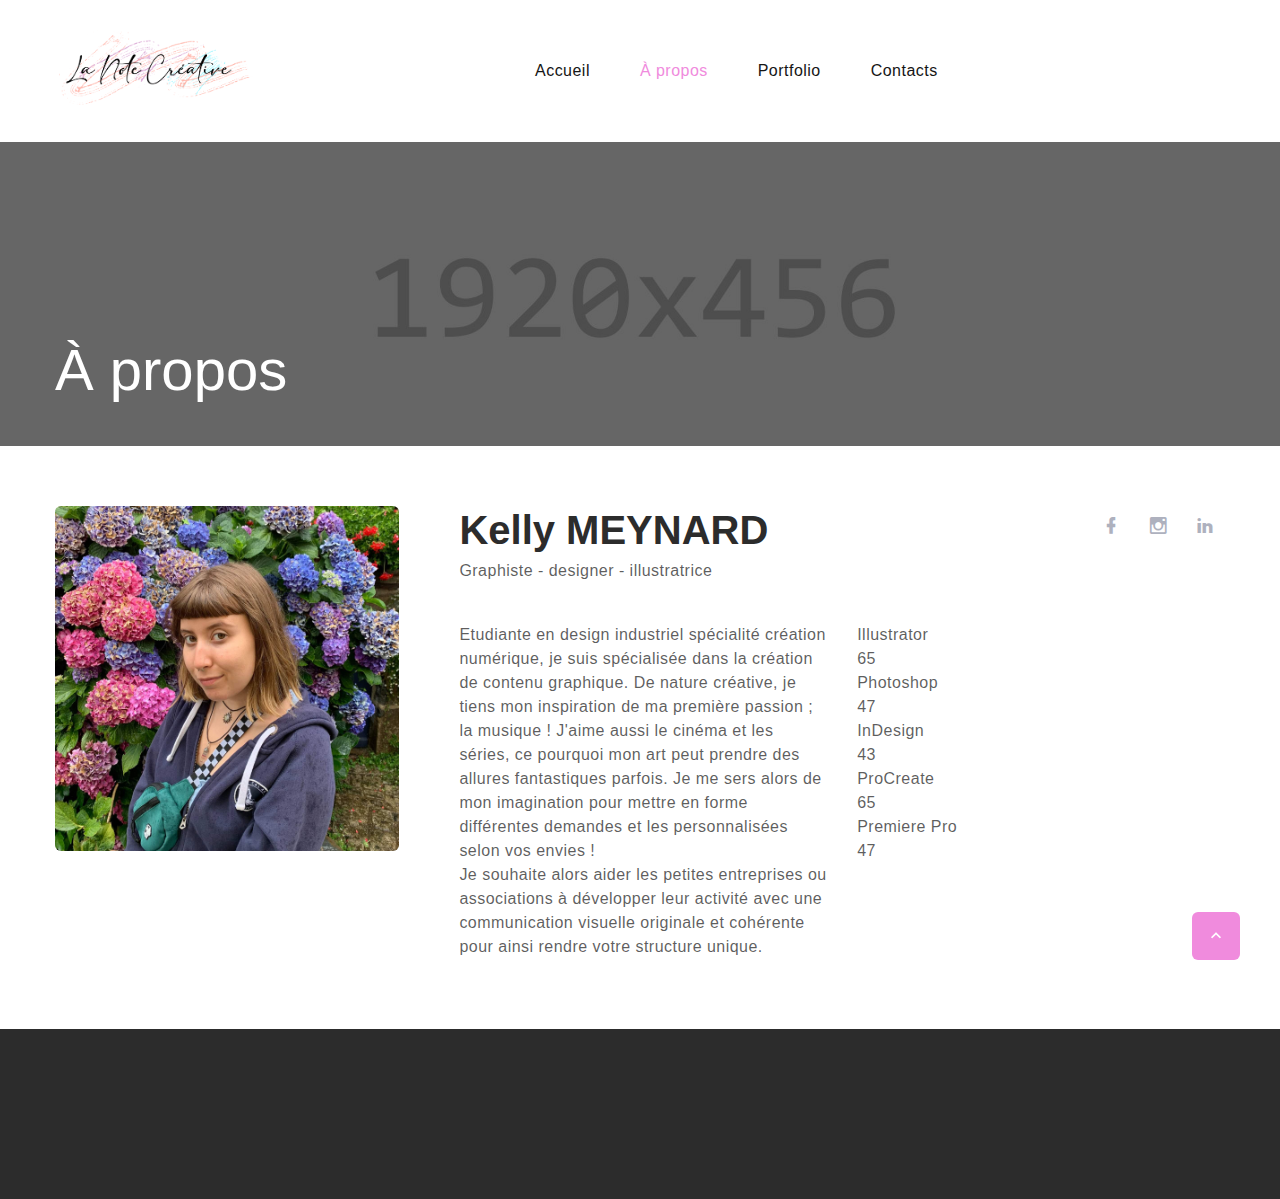
==== a propos.html @ 68521e14 "Add files via upload" ====
<!DOCTYPE html>
<html class="wide wow-animation" lang="en">
  <head>
    <title>À propos</title>
       <meta http-equiv="X-UA-Compatible" content="IE=edge">
    <meta charset="utf-8">
    <link rel="icon" href="images/favicon.ico" type="image/x-icon">
    <!-- Stylesheets-->
    <link rel="stylesheet" href="css/bootstrap.css">
    <link rel="stylesheet" href="css/fonts.css">
    <link rel="stylesheet" href="css/style.css">
  </head>
	
  <body>
	  <!-- Page Header-->
      <header class="section page-header">
        <!-- RD Navbar-->
        <div class="rd-navbar-wrap">
          <nav class="rd-navbar rd-navbar-minimal" data-layout="rd-navbar-fixed" data-sm-layout="rd-navbar-fixed" data-md-layout="rd-navbar-fixed" data-md-device-layout="rd-navbar-fixed" data-lg-layout="rd-navbar-static" data-lg-device-layout="rd-navbar-fixed" data-xl-layout="rd-navbar-static" data-xl-device-layout="rd-navbar-static" data-xxl-layout="rd-navbar-static" data-xxl-device-layout="rd-navbar-static" data-lg-stick-up-offset="46px" data-xl-stick-up-offset="46px" data-xxl-stick-up-offset="46px" data-lg-stick-up="true" data-xl-stick-up="true" data-xxl-stick-up="true">
            <div class="rd-navbar-main-outer">
              <div class="rd-navbar-main">
                <!-- RD Navbar Panel-->
                <div class="rd-navbar-panel">
                  <!-- RD Navbar Toggle-->
                  <button class="rd-navbar-toggle" data-rd-navbar-toggle="#rd-navbar-nav-wrap-1"><span></span></button>
                  <!-- RD Navbar Brand--><a class="rd-navbar-brand" href="index.html"><img src="images/logo-default-176x28.png" alt="" width="176" height="28" srcset="images/logo-default-352x56.png 2x"/></a>
                </div>
                <div class="rd-navbar-main-element">
                  <div class="rd-navbar-nav-wrap" id="rd-navbar-nav-wrap-1">
                    <!-- RD Navbar Nav-->
                    <ul class="rd-navbar-nav">
                      	<li class="rd-nav-item"><a class="rd-nav-link" href="index.html">Accueil</a></li>
                      	<li class="rd-nav-item active"><a class="rd-nav-link" href="a propos.html">À propos</a></li>
					  	<li class="rd-nav-item"><a class="rd-nav-link" href="portfolio.html">Portfolio</a></li>
                      	<li class="rd-nav-item"><a class="rd-nav-link" href="contacts.html">Contacts</a></li>
                    </ul>
                  </div>
                </div>
              </div>
            </div>
          </nav>
        </div>
      </header>
      <!-- Breadcrumbs-->
      <section class="breadcrumbs-custom bg-image context-dark" style="background-image: url(images/breadcrumbs-image-1.jpg);">
        <div class="breadcrumbs-custom-inner">
          <div class="container breadcrumbs-custom-container">
            <div class="breadcrumbs-custom-main">
              <h1 class="breadcrumbs-custom-title">À propos</h1>
            </div>
          </div>
        </div>
      </section>
      <section class="section section-md">
        <div class="container">
          <!-- Profile Modern-->
          <article class="profile-modern">
            <div class="profile-modern-figure"><img class="profile-modern-image" src="images/team-1-336x336.jpg" alt="" width="336" height="336"/>
            </div>
            <div class="profile-modern-main">
              <div class="profile-modern-header">
                <div class="profile-modern-header-item">
                  <h3>Kelly MEYNARD</h3>
                  <p>Graphiste - designer - illustratrice</p>
                </div>
                <div class="profile-modern-item">
                  <div class="group group-xs group-middle"><a class="icon icon-sm icon-creative mdi mdi-facebook" href="#"></a><a class="icon icon-sm icon-creative mdi mdi-instagram" href="#"></a><a class="icon icon-sm icon-creative mdi mdi-linkedin" href="#"></a></div>
                </div>
              </div>
              <div class="row row-30">
                <div class="col-lg-6">
                  <p>Etudiante en design industriel spécialité création numérique, je suis spécialisée dans la création de contenu graphique. De nature créative, je tiens mon inspiration de ma première passion ; la musique ! J'aime aussi le cinéma et les séries, ce pourquoi mon art peut prendre des allures fantastiques parfois. Je me sers alors de mon imagination pour mettre en forme différentes demandes et les personnalisées selon vos envies !<br> Je souhaite alors aider les petites entreprises ou associations à développer leur activité avec une communication visuelle originale et cohérente pour ainsi rendre votre structure unique.</p>
                </div>
				  
                <div class="col-lg-6">
                        <!-- Linear progress bar-->
                        <article class="progress-linear">
                          <div class="progress-header">
                            <p>Illustrator</p><span class="progress-value">90</span>
                          </div>
                          <div class="progress-bar-linear-wrap">
                            <div class="progress-bar-linear"></div>
                          </div>
                        </article>
                        <!-- Linear progress bar-->
                        <article class="progress-linear">
                          <div class="progress-header">
                            <p>Photoshop</p><span class="progress-value">65</span>
                          </div>
                          <div class="progress-bar-linear-wrap">
                            <div class="progress-bar-linear progress-red"></div>
                          </div>
                        </article>
                        <!-- Linear progress bar-->
                        <article class="progress-linear">
                          <div class="progress-header">
                            <p>InDesign</p><span class="progress-value">60</span>
                          </div>
                          <div class="progress-bar-linear-wrap">
                            <div class="progress-bar-linear progress-blue"></div>
                          </div>
                        </article>
						<!-- Linear progress bar-->
                        <article class="progress-linear">
                          <div class="progress-header">
                            <p>ProCreate</p><span class="progress-value">90</span>
                          </div>
                          <div class="progress-bar-linear-wrap">
                            <div class="progress-bar-linear"></div>
                          </div>
                        </article>
                        <!-- Linear progress bar-->
                        <article class="progress-linear">
                          <div class="progress-header">
                            <p>Premiere Pro</p><span class="progress-value">65</span>
                          </div>
                          <div class="progress-bar-linear-wrap">
                            <div class="progress-bar-linear progress-red"></div>
                          </div>
                        </article>
                </div>
              </div>
            </div>
          </article>
        </div>
      </section>
	  <!-- Page Footer-->	  
	   <footer class="section footer-standard bg-gray-700 text-center">
              <div class="footer-standard-main">
                
				   <div class="row justify-content-center">
            <div class="col-sm-10 col-md-12">
              <div class="box-cta-thin">
                <h4 class="wow-outer"><span class="wow center">© Copyright 2022 - La Note Créative</span></h4>
              </div>
            </div>
					</div>
				</div>  
            </footer>

    <!-- Javascript-->
    <script src="js/core.min.js"></script>
    <script src="js/script.js"></script>
  </body>
</html>
---- css/fonts.css ----
/*
*
* Fonts
*//*
*
* Font Awesome Icons 4.7.0
* --------------------------------------------------
*/@font-face {	font-family: 'FontAwesome';	src: url("../fonts/fontawesome-webfont.eot?v=4.7.0");	src: url("../fonts/fontawesome-webfont.eot?#iefix&v=4.7.0") format("embedded-opentype"), url("../fonts/fontawesome-webfont.woff2?v=4.7.0") format("woff2"), url("../fonts/fontawesome-webfont.woff?v=4.7.0") format("woff"), url("../fonts/fontawesome-webfont.ttf?v=4.7.0") format("truetype"), url("../fonts/fontawesome-webfont.svg?v=4.7.0#fontawesomeregular") format("svg");	font-weight: normal;	font-style: normal;}.fa {	display: inline-block;	font-family: 'FontAwesome';	font-size: inherit;	text-rendering: auto;	-webkit-font-smoothing: antialiased;	-moz-osx-font-smoothing: grayscale;}[class*='fa-']:before {	font-weight: 400;	font-family: 'FontAwesome';}/* makes the font 33% larger relative to the icon container */.fa-lg {	font-size: 1.33333333em;	line-height: 0.75em;	vertical-align: -15%;}.fa-2x {	font-size: 2em;}.fa-3x {	font-size: 3em;}.fa-4x {	font-size: 4em;}.fa-5x {	font-size: 5em;}.fa-fw {	width: 1.28571429em;	text-align: center;}.fa-ul {	padding-left: 0;	margin-left: 2.14285714em;	list-style-type: none;}.fa-ul > li {	position: relative;}.fa-li {	position: absolute;	left: -2.14285714em;	width: 2.14285714em;	top: 0.14285714em;	text-align: center;}.fa-li.fa-lg {	left: -1.85714286em;}.fa-border {	padding: .2em .25em .15em;	border: solid 0.08em #eeeeee;	border-radius: .1em;}.fa-pull-left {	float: left;}.fa-pull-right {	float: right;}.fa.fa-pull-left {	margin-right: .3em;}.fa.fa-pull-right {	margin-left: .3em;}/* Deprecated as of 4.4.0 */.pull-right {	float: right;}.pull-left {	float: left;}.fa.pull-left {	margin-right: .3em;}.fa.pull-right {	margin-left: .3em;}.fa-spin {	-webkit-animation: fa-spin 2s infinite linear;	animation: fa-spin 2s infinite linear;}.fa-pulse {	-webkit-animation: fa-spin 1s infinite steps(8);	animation: fa-spin 1s infinite steps(8);}@-webkit-keyframes fa-spin {	0% {		-webkit-transform: rotate(0deg);		transform: rotate(0deg);	}	100% {		-webkit-transform: rotate(359deg);		transform: rotate(359deg);	}}@keyframes fa-spin {	0% {		-webkit-transform: rotate(0deg);		transform: rotate(0deg);	}	100% {		-webkit-transform: rotate(359deg);		transform: rotate(359deg);	}}.fa-rotate-90 {	-ms-filter: "progid:DXImageTransform.Microsoft.BasicImage(rotation=1)";	-webkit-transform: rotate(90deg);	-ms-transform: rotate(90deg);	transform: rotate(90deg);}.fa-rotate-180 {	-ms-filter: "progid:DXImageTransform.Microsoft.BasicImage(rotation=2)";	-webkit-transform: rotate(180deg);	-ms-transform: rotate(180deg);	transform: rotate(180deg);}.fa-rotate-270 {	-ms-filter: "progid:DXImageTransform.Microsoft.BasicImage(rotation=3)";	-webkit-transform: rotate(270deg);	-ms-transform: rotate(270deg);	transform: rotate(270deg);}.fa-flip-horizontal {	-ms-filter: "progid:DXImageTransform.Microsoft.BasicImage(rotation=0, mirror=1)";	-webkit-transform: scale(-1, 1);	-ms-transform: scale(-1, 1);	transform: scale(-1, 1);}.fa-flip-vertical {	-ms-filter: "progid:DXImageTransform.Microsoft.BasicImage(rotation=2, mirror=1)";	-webkit-transform: scale(1, -1);	-ms-transform: scale(1, -1);	transform: scale(1, -1);}:root .fa-rotate-90,:root .fa-rotate-180,:root .fa-rotate-270,:root .fa-flip-horizontal,:root .fa-flip-vertical {	filter: none;}.fa-stack {	position: relative;	display: inline-block;	width: 2em;	height: 2em;	line-height: 2em;	vertical-align: middle;}.fa-stack-1x,.fa-stack-2x {	position: absolute;	left: 0;	width: 100%;	text-align: center;}.fa-stack-1x {	line-height: inherit;}.fa-stack-2x {	font-size: 2em;}.fa-inverse {	color: #ffffff;}/* Font Awesome uses the Unicode Private Use Area (PUA) to ensure screen
   readers do not read off random characters that represent icons */.fa-glass:before {	content: "\f000";}.fa-music:before {	content: "\f001";}.fa-search:before {	content: "\f002";}.fa-envelope-o:before {	content: "\f003";}.fa-heart:before {	content: "\f004";}.fa-star:before {	content: "\f005";}.fa-star-o:before {	content: "\f006";}.fa-user:before {	content: "\f007";}.fa-film:before {	content: "\f008";}.fa-th-large:before {	content: "\f009";}.fa-th:before {	content: "\f00a";}.fa-th-list:before {	content: "\f00b";}.fa-check:before {	content: "\f00c";}.fa-remove:before,.fa-close:before,.fa-times:before {	content: "\f00d";}.fa-search-plus:before {	content: "\f00e";}.fa-search-minus:before {	content: "\f010";}.fa-power-off:before {	content: "\f011";}.fa-signal:before {	content: "\f012";}.fa-gear:before,.fa-cog:before {	content: "\f013";}.fa-trash-o:before {	content: "\f014";}.fa-home:before {	content: "\f015";}.fa-file-o:before {	content: "\f016";}.fa-clock-o:before {	content: "\f017";}.fa-road:before {	content: "\f018";}.fa-download:before {	content: "\f019";}.fa-arrow-circle-o-down:before {	content: "\f01a";}.fa-arrow-circle-o-up:before {	content: "\f01b";}.fa-inbox:before {	content: "\f01c";}.fa-play-circle-o:before {	content: "\f01d";}.fa-rotate-right:before,.fa-repeat:before {	content: "\f01e";}.fa-refresh:before {	content: "\f021";}.fa-list-alt:before {	content: "\f022";}.fa-lock:before {	content: "\f023";}.fa-flag:before {	content: "\f024";}.fa-headphones:before {	content: "\f025";}.fa-volume-off:before {	content: "\f026";}.fa-volume-down:before {	content: "\f027";}.fa-volume-up:before {	content: "\f028";}.fa-qrcode:before {	content: "\f029";}.fa-barcode:before {	content: "\f02a";}.fa-tag:before {	content: "\f02b";}.fa-tags:before {	content: "\f02c";}.fa-book:before {	content: "\f02d";}.fa-bookmark:before {	content: "\f02e";}.fa-print:before {	content: "\f02f";}.fa-camera:before {	content: "\f030";}.fa-font:before {	content: "\f031";}.fa-bold:before {	content: "\f032";}.fa-italic:before {	content: "\f033";}.fa-text-height:before {	content: "\f034";}.fa-text-width:before {	content: "\f035";}.fa-align-left:before {	content: "\f036";}.fa-align-center:before {	content: "\f037";}.fa-align-right:before {	content: "\f038";}.fa-align-justify:before {	content: "\f039";}.fa-list:before {	content: "\f03a";}.fa-dedent:before,.fa-outdent:before {	content: "\f03b";}.fa-indent:before {	content: "\f03c";}.fa-video-camera:before {	content: "\f03d";}.fa-photo:before,.fa-image:before,.fa-picture-o:before {	content: "\f03e";}.fa-pencil:before {	content: "\f040";}.fa-map-marker:before {	content: "\f041";}.fa-adjust:before {	content: "\f042";}.fa-tint:before {	content: "\f043";}.fa-edit:before,.fa-pencil-square-o:before {	content: "\f044";}.fa-share-square-o:before {	content: "\f045";}.fa-check-square-o:before {	content: "\f046";}.fa-arrows:before {	content: "\f047";}.fa-step-backward:before {	content: "\f048";}.fa-fast-backward:before {	content: "\f049";}.fa-backward:before {	content: "\f04a";}.fa-play:before {	content: "\f04b";}.fa-pause:before {	content: "\f04c";}.fa-stop:before {	content: "\f04d";}.fa-forward:before {	content: "\f04e";}.fa-fast-forward:before {	content: "\f050";}.fa-step-forward:before {	content: "\f051";}.fa-eject:before {	content: "\f052";}.fa-chevron-left:before {	content: "\f053";}.fa-chevron-right:before {	content: "\f054";}.fa-plus-circle:before {	content: "\f055";}.fa-minus-circle:before {	content: "\f056";}.fa-times-circle:before {	content: "\f057";}.fa-check-circle:before {	content: "\f058";}.fa-question-circle:before {	content: "\f059";}.fa-info-circle:before {	content: "\f05a";}.fa-crosshairs:before {	content: "\f05b";}.fa-times-circle-o:before {	content: "\f05c";}.fa-check-circle-o:before {	content: "\f05d";}.fa-ban:before {	content: "\f05e";}.fa-arrow-left:before {	content: "\f060";}.fa-arrow-right:before {	content: "\f061";}.fa-arrow-up:before {	content: "\f062";}.fa-arrow-down:before {	content: "\f063";}.fa-mail-forward:before,.fa-share:before {	content: "\f064";}.fa-expand:before {	content: "\f065";}.fa-compress:before {	content: "\f066";}.fa-plus:before {	content: "\f067";}.fa-minus:before {	content: "\f068";}.fa-asterisk:before {	content: "\f069";}.fa-exclamation-circle:before {	content: "\f06a";}.fa-gift:before {	content: "\f06b";}.fa-leaf:before {	content: "\f06c";}.fa-fire:before {	content: "\f06d";}.fa-eye:before {	content: "\f06e";}.fa-eye-slash:before {	content: "\f070";}.fa-warning:before,.fa-exclamation-triangle:before {	content: "\f071";}.fa-plane:before {	content: "\f072";}.fa-calendar:before {	content: "\f073";}.fa-random:before {	content: "\f074";}.fa-comment:before {	content: "\f075";}.fa-magnet:before {	content: "\f076";}.fa-chevron-up:before {	content: "\f077";}.fa-chevron-down:before {	content: "\f078";}.fa-retweet:before {	content: "\f079";}.fa-shopping-cart:before {	content: "\f07a";}.fa-folder:before {	content: "\f07b";}.fa-folder-open:before {	content: "\f07c";}.fa-arrows-v:before {	content: "\f07d";}.fa-arrows-h:before {	content: "\f07e";}.fa-bar-chart-o:before,.fa-bar-chart:before {	content: "\f080";}.fa-twitter-square:before {	content: "\f081";}.fa-facebook-square:before {	content: "\f082";}.fa-camera-retro:before {	content: "\f083";}.fa-key:before {	content: "\f084";}.fa-gears:before,.fa-cogs:before {	content: "\f085";}.fa-comments:before {	content: "\f086";}.fa-thumbs-o-up:before {	content: "\f087";}.fa-thumbs-o-down:before {	content: "\f088";}.fa-star-half:before {	content: "\f089";}.fa-heart-o:before {	content: "\f08a";}.fa-sign-out:before {	content: "\f08b";}.fa-linkedin-square:before {	content: "\f08c";}.fa-thumb-tack:before {	content: "\f08d";}.fa-external-link:before {	content: "\f08e";}.fa-sign-in:before {	content: "\f090";}.fa-trophy:before {	content: "\f091";}.fa-github-square:before {	content: "\f092";}.fa-upload:before {	content: "\f093";}.fa-lemon-o:before {	content: "\f094";}.fa-phone:before {	content: "\f095";}.fa-square-o:before {	content: "\f096";}.fa-bookmark-o:before {	content: "\f097";}.fa-phone-square:before {	content: "\f098";}.fa-twitter:before {	content: "\f099";}.fa-facebook-f:before,.fa-facebook:before {	content: "\f09a";}.fa-github:before {	content: "\f09b";}.fa-unlock:before {	content: "\f09c";}.fa-credit-card:before {	content: "\f09d";}.fa-feed:before,.fa-rss:before {	content: "\f09e";}.fa-hdd-o:before {	content: "\f0a0";}.fa-bullhorn:before {	content: "\f0a1";}.fa-bell:before {	content: "\f0f3";}.fa-certificate:before {	content: "\f0a3";}.fa-hand-o-right:before {	content: "\f0a4";}.fa-hand-o-left:before {	content: "\f0a5";}.fa-hand-o-up:before {	content: "\f0a6";}.fa-hand-o-down:before {	content: "\f0a7";}.fa-arrow-circle-left:before {	content: "\f0a8";}.fa-arrow-circle-right:before {	content: "\f0a9";}.fa-arrow-circle-up:before {	content: "\f0aa";}.fa-arrow-circle-down:before {	content: "\f0ab";}.fa-globe:before {	content: "\f0ac";}.fa-wrench:before {	content: "\f0ad";}.fa-tasks:before {	content: "\f0ae";}.fa-filter:before {	content: "\f0b0";}.fa-briefcase:before {	content: "\f0b1";}.fa-arrows-alt:before {	content: "\f0b2";}.fa-group:before,.fa-users:before {	content: "\f0c0";}.fa-chain:before,.fa-link:before {	content: "\f0c1";}.fa-cloud:before {	content: "\f0c2";}.fa-flask:before {	content: "\f0c3";}.fa-cut:before,.fa-scissors:before {	content: "\f0c4";}.fa-copy:before,.fa-files-o:before {	content: "\f0c5";}.fa-paperclip:before {	content: "\f0c6";}.fa-save:before,.fa-floppy-o:before {	content: "\f0c7";}.fa-square:before {	content: "\f0c8";}.fa-navicon:before,.fa-reorder:before,.fa-bars:before {	content: "\f0c9";}.fa-list-ul:before {	content: "\f0ca";}.fa-list-ol:before {	content: "\f0cb";}.fa-strikethrough:before {	content: "\f0cc";}.fa-underline:before {	content: "\f0cd";}.fa-table:before {	content: "\f0ce";}.fa-magic:before {	content: "\f0d0";}.fa-truck:before {	content: "\f0d1";}.fa-pinterest:before {	content: "\f0d2";}.fa-pinterest-square:before {	content: "\f0d3";}.fa-google-plus-square:before {	content: "\f0d4";}.fa-google-plus:before {	content: "\f0d5";}.fa-money:before {	content: "\f0d6";}.fa-caret-down:before {	content: "\f0d7";}.fa-caret-up:before {	content: "\f0d8";}.fa-caret-left:before {	content: "\f0d9";}.fa-caret-right:before {	content: "\f0da";}.fa-columns:before {	content: "\f0db";}.fa-unsorted:before,.fa-sort:before {	content: "\f0dc";}.fa-sort-down:before,.fa-sort-desc:before {	content: "\f0dd";}.fa-sort-up:before,.fa-sort-asc:before {	content: "\f0de";}.fa-envelope:before {	content: "\f0e0";}.fa-linkedin:before {	content: "\f0e1";}.fa-rotate-left:before,.fa-undo:before {	content: "\f0e2";}.fa-legal:before,.fa-gavel:before {	content: "\f0e3";}.fa-dashboard:before,.fa-tachometer:before {	content: "\f0e4";}.fa-comment-o:before {	content: "\f0e5";}.fa-comments-o:before {	content: "\f0e6";}.fa-flash:before,.fa-bolt:before {	content: "\f0e7";}.fa-sitemap:before {	content: "\f0e8";}.fa-umbrella:before {	content: "\f0e9";}.fa-paste:before,.fa-clipboard:before {	content: "\f0ea";}.fa-lightbulb-o:before {	content: "\f0eb";}.fa-exchange:before {	content: "\f0ec";}.fa-cloud-download:before {	content: "\f0ed";}.fa-cloud-upload:before {	content: "\f0ee";}.fa-user-md:before {	content: "\f0f0";}.fa-stethoscope:before {	content: "\f0f1";}.fa-suitcase:before {	content: "\f0f2";}.fa-bell-o:before {	content: "\f0a2";}.fa-coffee:before {	content: "\f0f4";}.fa-cutlery:before {	content: "\f0f5";}.fa-file-text-o:before {	content: "\f0f6";}.fa-building-o:before {	content: "\f0f7";}.fa-hospital-o:before {	content: "\f0f8";}.fa-ambulance:before {	content: "\f0f9";}.fa-medkit:before {	content: "\f0fa";}.fa-fighter-jet:before {	content: "\f0fb";}.fa-beer:before {	content: "\f0fc";}.fa-h-square:before {	content: "\f0fd";}.fa-plus-square:before {	content: "\f0fe";}.fa-angle-double-left:before {	content: "\f100";}.fa-angle-double-right:before {	content: "\f101";}.fa-angle-double-up:before {	content: "\f102";}.fa-angle-double-down:before {	content: "\f103";}.fa-angle-left:before {	content: "\f104";}.fa-angle-right:before {	content: "\f105";}.fa-angle-up:before {	content: "\f106";}.fa-angle-down:before {	content: "\f107";}.fa-desktop:before {	content: "\f108";}.fa-laptop:before {	content: "\f109";}.fa-tablet:before {	content: "\f10a";}.fa-mobile-phone:before,.fa-mobile:before {	content: "\f10b";}.fa-circle-o:before {	content: "\f10c";}.fa-quote-left:before {	content: "\f10d";}.fa-quote-right:before {	content: "\f10e";}.fa-spinner:before {	content: "\f110";}.fa-circle:before {	content: "\f111";}.fa-mail-reply:before,.fa-reply:before {	content: "\f112";}.fa-github-alt:before {	content: "\f113";}.fa-folder-o:before {	content: "\f114";}.fa-folder-open-o:before {	content: "\f115";}.fa-smile-o:before {	content: "\f118";}.fa-frown-o:before {	content: "\f119";}.fa-meh-o:before {	content: "\f11a";}.fa-gamepad:before {	content: "\f11b";}.fa-keyboard-o:before {	content: "\f11c";}.fa-flag-o:before {	content: "\f11d";}.fa-flag-checkered:before {	content: "\f11e";}.fa-terminal:before {	content: "\f120";}.fa-code:before {	content: "\f121";}.fa-mail-reply-all:before,.fa-reply-all:before {	content: "\f122";}.fa-star-half-empty:before,.fa-star-half-full:before,.fa-star-half-o:before {	content: "\f123";}.fa-location-arrow:before {	content: "\f124";}.fa-crop:before {	content: "\f125";}.fa-code-fork:before {	content: "\f126";}.fa-unlink:before,.fa-chain-broken:before {	content: "\f127";}.fa-question:before {	content: "\f128";}.fa-info:before {	content: "\f129";}.fa-exclamation:before {	content: "\f12a";}.fa-superscript:before {	content: "\f12b";}.fa-subscript:before {	content: "\f12c";}.fa-eraser:before {	content: "\f12d";}.fa-puzzle-piece:before {	content: "\f12e";}.fa-microphone:before {	content: "\f130";}.fa-microphone-slash:before {	content: "\f131";}.fa-shield:before {	content: "\f132";}.fa-calendar-o:before {	content: "\f133";}.fa-fire-extinguisher:before {	content: "\f134";}.fa-rocket:before {	content: "\f135";}.fa-maxcdn:before {	content: "\f136";}.fa-chevron-circle-left:before {	content: "\f137";}.fa-chevron-circle-right:before {	content: "\f138";}.fa-chevron-circle-up:before {	content: "\f139";}.fa-chevron-circle-down:before {	content: "\f13a";}.fa-html5:before {	content: "\f13b";}.fa-css3:before {	content: "\f13c";}.fa-anchor:before {	content: "\f13d";}.fa-unlock-alt:before {	content: "\f13e";}.fa-bullseye:before {	content: "\f140";}.fa-ellipsis-h:before {	content: "\f141";}.fa-ellipsis-v:before {	content: "\f142";}.fa-rss-square:before {	content: "\f143";}.fa-play-circle:before {	content: "\f144";}.fa-ticket:before {	content: "\f145";}.fa-minus-square:before {	content: "\f146";}.fa-minus-square-o:before {	content: "\f147";}.fa-level-up:before {	content: "\f148";}.fa-level-down:before {	content: "\f149";}.fa-check-square:before {	content: "\f14a";}.fa-pencil-square:before {	content: "\f14b";}.fa-external-link-square:before {	content: "\f14c";}.fa-share-square:before {	content: "\f14d";}.fa-compass:before {	content: "\f14e";}.fa-toggle-down:before,.fa-caret-square-o-down:before {	content: "\f150";}.fa-toggle-up:before,.fa-caret-square-o-up:before {	content: "\f151";}.fa-toggle-right:before,.fa-caret-square-o-right:before {	content: "\f152";}.fa-euro:before,.fa-eur:before {	content: "\f153";}.fa-gbp:before {	content: "\f154";}.fa-dollar:before,.fa-usd:before {	content: "\f155";}.fa-rupee:before,.fa-inr:before {	content: "\f156";}.fa-cny:before,.fa-rmb:before,.fa-yen:before,.fa-jpy:before {	content: "\f157";}.fa-ruble:before,.fa-rouble:before,.fa-rub:before {	content: "\f158";}.fa-won:before,.fa-krw:before {	content: "\f159";}.fa-bitcoin:before,.fa-btc:before {	content: "\f15a";}.fa-file:before {	content: "\f15b";}.fa-file-text:before {	content: "\f15c";}.fa-sort-alpha-asc:before {	content: "\f15d";}.fa-sort-alpha-desc:before {	content: "\f15e";}.fa-sort-amount-asc:before {	content: "\f160";}.fa-sort-amount-desc:before {	content: "\f161";}.fa-sort-numeric-asc:before {	content: "\f162";}.fa-sort-numeric-desc:before {	content: "\f163";}.fa-thumbs-up:before {	content: "\f164";}.fa-thumbs-down:before {	content: "\f165";}.fa-youtube-square:before {	content: "\f166";}.fa-youtube:before {	content: "\f167";}.fa-xing:before {	content: "\f168";}.fa-xing-square:before {	content: "\f169";}.fa-youtube-play:before {	content: "\f16a";}.fa-dropbox:before {	content: "\f16b";}.fa-stack-overflow:before {	content: "\f16c";}.fa-instagram:before {	content: "\f16d";}.fa-flickr:before {	content: "\f16e";}.fa-adn:before {	content: "\f170";}.fa-bitbucket:before {	content: "\f171";}.fa-bitbucket-square:before {	content: "\f172";}.fa-tumblr:before {	content: "\f173";}.fa-tumblr-square:before {	content: "\f174";}.fa-long-arrow-down:before {	content: "\f175";}.fa-long-arrow-up:before {	content: "\f176";}.fa-long-arrow-left:before {	content: "\f177";}.fa-long-arrow-right:before {	content: "\f178";}.fa-apple:before {	content: "\f179";}.fa-windows:before {	content: "\f17a";}.fa-android:before {	content: "\f17b";}.fa-linux:before {	content: "\f17c";}.fa-dribbble:before {	content: "\f17d";}.fa-skype:before {	content: "\f17e";}.fa-foursquare:before {	content: "\f180";}.fa-trello:before {	content: "\f181";}.fa-female:before {	content: "\f182";}.fa-male:before {	content: "\f183";}.fa-gittip:before,.fa-gratipay:before {	content: "\f184";}.fa-sun-o:before {	content: "\f185";}.fa-moon-o:before {	content: "\f186";}.fa-archive:before {	content: "\f187";}.fa-bug:before {	content: "\f188";}.fa-vk:before {	content: "\f189";}.fa-weibo:before {	content: "\f18a";}.fa-renren:before {	content: "\f18b";}.fa-pagelines:before {	content: "\f18c";}.fa-stack-exchange:before {	content: "\f18d";}.fa-arrow-circle-o-right:before {	content: "\f18e";}.fa-arrow-circle-o-left:before {	content: "\f190";}.fa-toggle-left:before,.fa-caret-square-o-left:before {	content: "\f191";}.fa-dot-circle-o:before {	content: "\f192";}.fa-wheelchair:before {	content: "\f193";}.fa-vimeo-square:before {	content: "\f194";}.fa-turkish-lira:before,.fa-try:before {	content: "\f195";}.fa-plus-square-o:before {	content: "\f196";}.fa-space-shuttle:before {	content: "\f197";}.fa-slack:before {	content: "\f198";}.fa-envelope-square:before {	content: "\f199";}.fa-wordpress:before {	content: "\f19a";}.fa-openid:before {	content: "\f19b";}.fa-institution:before,.fa-bank:before,.fa-university:before {	content: "\f19c";}.fa-mortar-board:before,.fa-graduation-cap:before {	content: "\f19d";}.fa-yahoo:before {	content: "\f19e";}.fa-google:before {	content: "\f1a0";}.fa-reddit:before {	content: "\f1a1";}.fa-reddit-square:before {	content: "\f1a2";}.fa-stumbleupon-circle:before {	content: "\f1a3";}.fa-stumbleupon:before {	content: "\f1a4";}.fa-delicious:before {	content: "\f1a5";}.fa-digg:before {	content: "\f1a6";}.fa-pied-piper-pp:before {	content: "\f1a7";}.fa-pied-piper-alt:before {	content: "\f1a8";}.fa-drupal:before {	content: "\f1a9";}.fa-joomla:before {	content: "\f1aa";}.fa-language:before {	content: "\f1ab";}.fa-fax:before {	content: "\f1ac";}.fa-building:before {	content: "\f1ad";}.fa-child:before {	content: "\f1ae";}.fa-paw:before {	content: "\f1b0";}.fa-spoon:before {	content: "\f1b1";}.fa-cube:before {	content: "\f1b2";}.fa-cubes:before {	content: "\f1b3";}.fa-behance:before {	content: "\f1b4";}.fa-behance-square:before {	content: "\f1b5";}.fa-steam:before {	content: "\f1b6";}.fa-steam-square:before {	content: "\f1b7";}.fa-recycle:before {	content: "\f1b8";}.fa-automobile:before,.fa-car:before {	content: "\f1b9";}.fa-cab:before,.fa-taxi:before {	content: "\f1ba";}.fa-tree:before {	content: "\f1bb";}.fa-spotify:before {	content: "\f1bc";}.fa-deviantart:before {	content: "\f1bd";}.fa-soundcloud:before {	content: "\f1be";}.fa-database:before {	content: "\f1c0";}.fa-file-pdf-o:before {	content: "\f1c1";}.fa-file-word-o:before {	content: "\f1c2";}.fa-file-excel-o:before {	content: "\f1c3";}.fa-file-powerpoint-o:before {	content: "\f1c4";}.fa-file-photo-o:before,.fa-file-picture-o:before,.fa-file-image-o:before {	content: "\f1c5";}.fa-file-zip-o:before,.fa-file-archive-o:before {	content: "\f1c6";}.fa-file-sound-o:before,.fa-file-audio-o:before {	content: "\f1c7";}.fa-file-movie-o:before,.fa-file-video-o:before {	content: "\f1c8";}.fa-file-code-o:before {	content: "\f1c9";}.fa-vine:before {	content: "\f1ca";}.fa-codepen:before {	content: "\f1cb";}.fa-jsfiddle:before {	content: "\f1cc";}.fa-life-bouy:before,.fa-life-buoy:before,.fa-life-saver:before,.fa-support:before,.fa-life-ring:before {	content: "\f1cd";}.fa-circle-o-notch:before {	content: "\f1ce";}.fa-ra:before,.fa-resistance:before,.fa-rebel:before {	content: "\f1d0";}.fa-ge:before,.fa-empire:before {	content: "\f1d1";}.fa-git-square:before {	content: "\f1d2";}.fa-git:before {	content: "\f1d3";}.fa-y-combinator-square:before,.fa-yc-square:before,.fa-hacker-news:before {	content: "\f1d4";}.fa-tencent-weibo:before {	content: "\f1d5";}.fa-qq:before {	content: "\f1d6";}.fa-wechat:before,.fa-weixin:before {	content: "\f1d7";}.fa-send:before,.fa-paper-plane:before {	content: "\f1d8";}.fa-send-o:before,.fa-paper-plane-o:before {	content: "\f1d9";}.fa-history:before {	content: "\f1da";}.fa-circle-thin:before {	content: "\f1db";}.fa-header:before {	content: "\f1dc";}.fa-paragraph:before {	content: "\f1dd";}.fa-sliders:before {	content: "\f1de";}.fa-share-alt:before {	content: "\f1e0";}.fa-share-alt-square:before {	content: "\f1e1";}.fa-bomb:before {	content: "\f1e2";}.fa-soccer-ball-o:before,.fa-futbol-o:before {	content: "\f1e3";}.fa-tty:before {	content: "\f1e4";}.fa-binoculars:before {	content: "\f1e5";}.fa-plug:before {	content: "\f1e6";}.fa-slideshare:before {	content: "\f1e7";}.fa-twitch:before {	content: "\f1e8";}.fa-yelp:before {	content: "\f1e9";}.fa-newspaper-o:before {	content: "\f1ea";}.fa-wifi:before {	content: "\f1eb";}.fa-calculator:before {	content: "\f1ec";}.fa-paypal:before {	content: "\f1ed";}.fa-google-wallet:before {	content: "\f1ee";}.fa-cc-visa:before {	content: "\f1f0";}.fa-cc-mastercard:before {	content: "\f1f1";}.fa-cc-discover:before {	content: "\f1f2";}.fa-cc-amex:before {	content: "\f1f3";}.fa-cc-paypal:before {	content: "\f1f4";}.fa-cc-stripe:before {	content: "\f1f5";}.fa-bell-slash:before {	content: "\f1f6";}.fa-bell-slash-o:before {	content: "\f1f7";}.fa-trash:before {	content: "\f1f8";}.fa-copyright:before {	content: "\f1f9";}.fa-at:before {	content: "\f1fa";}.fa-eyedropper:before {	content: "\f1fb";}.fa-paint-brush:before {	content: "\f1fc";}.fa-birthday-cake:before {	content: "\f1fd";}.fa-area-chart:before {	content: "\f1fe";}.fa-pie-chart:before {	content: "\f200";}.fa-line-chart:before {	content: "\f201";}.fa-lastfm:before {	content: "\f202";}.fa-lastfm-square:before {	content: "\f203";}.fa-toggle-off:before {	content: "\f204";}.fa-toggle-on:before {	content: "\f205";}.fa-bicycle:before {	content: "\f206";}.fa-bus:before {	content: "\f207";}.fa-ioxhost:before {	content: "\f208";}.fa-angellist:before {	content: "\f209";}.fa-cc:before {	content: "\f20a";}.fa-shekel:before,.fa-sheqel:before,.fa-ils:before {	content: "\f20b";}.fa-meanpath:before {	content: "\f20c";}.fa-buysellads:before {	content: "\f20d";}.fa-connectdevelop:before {	content: "\f20e";}.fa-dashcube:before {	content: "\f210";}.fa-forumbee:before {	content: "\f211";}.fa-leanpub:before {	content: "\f212";}.fa-sellsy:before {	content: "\f213";}.fa-shirtsinbulk:before {	content: "\f214";}.fa-simplybuilt:before {	content: "\f215";}.fa-skyatlas:before {	content: "\f216";}.fa-cart-plus:before {	content: "\f217";}.fa-cart-arrow-down:before {	content: "\f218";}.fa-diamond:before {	content: "\f219";}.fa-ship:before {	content: "\f21a";}.fa-user-secret:before {	content: "\f21b";}.fa-motorcycle:before {	content: "\f21c";}.fa-street-view:before {	content: "\f21d";}.fa-heartbeat:before {	content: "\f21e";}.fa-venus:before {	content: "\f221";}.fa-mars:before {	content: "\f222";}.fa-mercury:before {	content: "\f223";}.fa-intersex:before,.fa-transgender:before {	content: "\f224";}.fa-transgender-alt:before {	content: "\f225";}.fa-venus-double:before {	content: "\f226";}.fa-mars-double:before {	content: "\f227";}.fa-venus-mars:before {	content: "\f228";}.fa-mars-stroke:before {	content: "\f229";}.fa-mars-stroke-v:before {	content: "\f22a";}.fa-mars-stroke-h:before {	content: "\f22b";}.fa-neuter:before {	content: "\f22c";}.fa-genderless:before {	content: "\f22d";}.fa-facebook-official:before {	content: "\f230";}.fa-pinterest-p:before {	content: "\f231";}.fa-whatsapp:before {	content: "\f232";}.fa-server:before {	content: "\f233";}.fa-user-plus:before {	content: "\f234";}.fa-user-times:before {	content: "\f235";}.fa-hotel:before,.fa-bed:before {	content: "\f236";}.fa-viacoin:before {	content: "\f237";}.fa-train:before {	content: "\f238";}.fa-subway:before {	content: "\f239";}.fa-medium:before {	content: "\f23a";}.fa-yc:before,.fa-y-combinator:before {	content: "\f23b";}.fa-optin-monster:before {	content: "\f23c";}.fa-opencart:before {	content: "\f23d";}.fa-expeditedssl:before {	content: "\f23e";}.fa-battery-4:before,.fa-battery:before,.fa-battery-full:before {	content: "\f240";}.fa-battery-3:before,.fa-battery-three-quarters:before {	content: "\f241";}.fa-battery-2:before,.fa-battery-half:before {	content: "\f242";}.fa-battery-1:before,.fa-battery-quarter:before {	content: "\f243";}.fa-battery-0:before,.fa-battery-empty:before {	content: "\f244";}.fa-mouse-pointer:before {	content: "\f245";}.fa-i-cursor:before {	content: "\f246";}.fa-object-group:before {	content: "\f247";}.fa-object-ungroup:before {	content: "\f248";}.fa-sticky-note:before {	content: "\f249";}.fa-sticky-note-o:before {	content: "\f24a";}.fa-cc-jcb:before {	content: "\f24b";}.fa-cc-diners-club:before {	content: "\f24c";}.fa-clone:before {	content: "\f24d";}.fa-balance-scale:before {	content: "\f24e";}.fa-hourglass-o:before {	content: "\f250";}.fa-hourglass-1:before,.fa-hourglass-start:before {	content: "\f251";}.fa-hourglass-2:before,.fa-hourglass-half:before {	content: "\f252";}.fa-hourglass-3:before,.fa-hourglass-end:before {	content: "\f253";}.fa-hourglass:before {	content: "\f254";}.fa-hand-grab-o:before,.fa-hand-rock-o:before {	content: "\f255";}.fa-hand-stop-o:before,.fa-hand-paper-o:before {	content: "\f256";}.fa-hand-scissors-o:before {	content: "\f257";}.fa-hand-lizard-o:before {	content: "\f258";}.fa-hand-spock-o:before {	content: "\f259";}.fa-hand-pointer-o:before {	content: "\f25a";}.fa-hand-peace-o:before {	content: "\f25b";}.fa-trademark:before {	content: "\f25c";}.fa-registered:before {	content: "\f25d";}.fa-creative-commons:before {	content: "\f25e";}.fa-gg:before {	content: "\f260";}.fa-gg-circle:before {	content: "\f261";}.fa-tripadvisor:before {	content: "\f262";}.fa-odnoklassniki:before {	content: "\f263";}.fa-odnoklassniki-square:before {	content: "\f264";}.fa-get-pocket:before {	content: "\f265";}.fa-wikipedia-w:before {	content: "\f266";}.fa-safari:before {	content: "\f267";}.fa-chrome:before {	content: "\f268";}.fa-firefox:before {	content: "\f269";}.fa-opera:before {	content: "\f26a";}.fa-internet-explorer:before {	content: "\f26b";}.fa-tv:before,.fa-television:before {	content: "\f26c";}.fa-contao:before {	content: "\f26d";}.fa-500px:before {	content: "\f26e";}.fa-amazon:before {	content: "\f270";}.fa-calendar-plus-o:before {	content: "\f271";}.fa-calendar-minus-o:before {	content: "\f272";}.fa-calendar-times-o:before {	content: "\f273";}.fa-calendar-check-o:before {	content: "\f274";}.fa-industry:before {	content: "\f275";}.fa-map-pin:before {	content: "\f276";}.fa-map-signs:before {	content: "\f277";}.fa-map-o:before {	content: "\f278";}.fa-map:before {	content: "\f279";}.fa-commenting:before {	content: "\f27a";}.fa-commenting-o:before {	content: "\f27b";}.fa-houzz:before {	content: "\f27c";}.fa-vimeo:before {	content: "\f27d";}.fa-black-tie:before {	content: "\f27e";}.fa-fonticons:before {	content: "\f280";}.fa-reddit-alien:before {	content: "\f281";}.fa-edge:before {	content: "\f282";}.fa-credit-card-alt:before {	content: "\f283";}.fa-codiepie:before {	content: "\f284";}.fa-modx:before {	content: "\f285";}.fa-fort-awesome:before {	content: "\f286";}.fa-usb:before {	content: "\f287";}.fa-product-hunt:before {	content: "\f288";}.fa-mixcloud:before {	content: "\f289";}.fa-scribd:before {	content: "\f28a";}.fa-pause-circle:before {	content: "\f28b";}.fa-pause-circle-o:before {	content: "\f28c";}.fa-stop-circle:before {	content: "\f28d";}.fa-stop-circle-o:before {	content: "\f28e";}.fa-shopping-bag:before {	content: "\f290";}.fa-shopping-basket:before {	content: "\f291";}.fa-hashtag:before {	content: "\f292";}.fa-bluetooth:before {	content: "\f293";}.fa-bluetooth-b:before {	content: "\f294";}.fa-percent:before {	content: "\f295";}.fa-gitlab:before {	content: "\f296";}.fa-wpbeginner:before {	content: "\f297";}.fa-wpforms:before {	content: "\f298";}.fa-envira:before {	content: "\f299";}.fa-universal-access:before {	content: "\f29a";}.fa-wheelchair-alt:before {	content: "\f29b";}.fa-question-circle-o:before {	content: "\f29c";}.fa-blind:before {	content: "\f29d";}.fa-audio-description:before {	content: "\f29e";}.fa-volume-control-phone:before {	content: "\f2a0";}.fa-braille:before {	content: "\f2a1";}.fa-assistive-listening-systems:before {	content: "\f2a2";}.fa-asl-interpreting:before,.fa-american-sign-language-interpreting:before {	content: "\f2a3";}.fa-deafness:before,.fa-hard-of-hearing:before,.fa-deaf:before {	content: "\f2a4";}.fa-glide:before {	content: "\f2a5";}.fa-glide-g:before {	content: "\f2a6";}.fa-signing:before,.fa-sign-language:before {	content: "\f2a7";}.fa-low-vision:before {	content: "\f2a8";}.fa-viadeo:before {	content: "\f2a9";}.fa-viadeo-square:before {	content: "\f2aa";}.fa-snapchat:before {	content: "\f2ab";}.fa-snapchat-ghost:before {	content: "\f2ac";}.fa-snapchat-square:before {	content: "\f2ad";}.fa-pied-piper:before {	content: "\f2ae";}.fa-first-order:before {	content: "\f2b0";}.fa-yoast:before {	content: "\f2b1";}.fa-themeisle:before {	content: "\f2b2";}.fa-google-plus-circle:before,.fa-google-plus-official:before {	content: "\f2b3";}.fa-fa:before,.fa-font-awesome:before {	content: "\f2b4";}.fa-handshake-o:before {	content: "\f2b5";}.fa-envelope-open:before {	content: "\f2b6";}.fa-envelope-open-o:before {	content: "\f2b7";}.fa-linode:before {	content: "\f2b8";}.fa-address-book:before {	content: "\f2b9";}.fa-address-book-o:before {	content: "\f2ba";}.fa-vcard:before,.fa-address-card:before {	content: "\f2bb";}.fa-vcard-o:before,.fa-address-card-o:before {	content: "\f2bc";}.fa-user-circle:before {	content: "\f2bd";}.fa-user-circle-o:before {	content: "\f2be";}.fa-user-o:before {	content: "\f2c0";}.fa-id-badge:before {	content: "\f2c1";}.fa-drivers-license:before,.fa-id-card:before {	content: "\f2c2";}.fa-drivers-license-o:before,.fa-id-card-o:before {	content: "\f2c3";}.fa-quora:before {	content: "\f2c4";}.fa-free-code-camp:before {	content: "\f2c5";}.fa-telegram:before {	content: "\f2c6";}.fa-thermometer-4:before,.fa-thermometer:before,.fa-thermometer-full:before {	content: "\f2c7";}.fa-thermometer-3:before,.fa-thermometer-three-quarters:before {	content: "\f2c8";}.fa-thermometer-2:before,.fa-thermometer-half:before {	content: "\f2c9";}.fa-thermometer-1:before,.fa-thermometer-quarter:before {	content: "\f2ca";}.fa-thermometer-0:before,.fa-thermometer-empty:before {	content: "\f2cb";}.fa-shower:before {	content: "\f2cc";}.fa-bathtub:before,.fa-s15:before,.fa-bath:before {	content: "\f2cd";}.fa-podcast:before {	content: "\f2ce";}.fa-window-maximize:before {	content: "\f2d0";}.fa-window-minimize:before {	content: "\f2d1";}.fa-window-restore:before {	content: "\f2d2";}.fa-times-rectangle:before,.fa-window-close:before {	content: "\f2d3";}.fa-times-rectangle-o:before,.fa-window-close-o:before {	content: "\f2d4";}.fa-bandcamp:before {	content: "\f2d5";}.fa-grav:before {	content: "\f2d6";}.fa-etsy:before {	content: "\f2d7";}.fa-imdb:before {	content: "\f2d8";}.fa-ravelry:before {	content: "\f2d9";}.fa-eercast:before {	content: "\f2da";}.fa-microchip:before {	content: "\f2db";}.fa-snowflake-o:before {	content: "\f2dc";}.fa-superpowers:before {	content: "\f2dd";}.fa-wpexplorer:before {	content: "\f2de";}.fa-meetup:before {	content: "\f2e0";}.sr-only {	position: absolute;	width: 1px;	height: 1px;	padding: 0;	margin: -1px;	overflow: hidden;	clip: rect(0, 0, 0, 0);	border: 0;}.sr-only-focusable:active,.sr-only-focusable:focus {	position: static;	width: auto;	height: auto;	margin: 0;	overflow: visible;	clip: auto;}/*
*
* Material Design Icons
* --------------------------------------------------
*/@font-face {	font-family: "Material Design Icons";	src: url("../fonts/materialdesignicons-webfont.eot?v=1.4.57");	src: url("../fonts/materialdesignicons-webfont.eot?#iefix&v=1.4.57") format("embedded-opentype"), url("../fonts/materialdesignicons-webfont.woff2?v=1.4.57") format("woff2"), url("../fonts/materialdesignicons-webfont.woff?v=1.4.57") format("woff"), url("../fonts/materialdesignicons-webfont.ttf?v=1.4.57") format("truetype"), url("../fonts/materialdesignicons-webfont.svg?v=1.4.57#materialdesigniconsregular") format("svg");	font-weight: normal;	font-style: normal;}.mdi {	display: inline-block;	font: normal normal normal 24px/1 "Material Design Icons";	font-size: inherit;	text-rendering: auto;	-webkit-font-smoothing: antialiased;	-moz-osx-font-smoothing: grayscale;	transform: translate(0, 0);}.mdi-access-point:before {	content: "\f101";}.mdi-access-point-network:before {	content: "\f102";}.mdi-account:before {	content: "\f103";}.mdi-account-alert:before {	content: "\f104";}.mdi-account-box:before {	content: "\f105";}.mdi-account-box-outline:before {	content: "\f106";}.mdi-account-check:before {	content: "\f107";}.mdi-account-circle:before {	content: "\f108";}.mdi-account-convert:before {	content: "\f109";}.mdi-account-key:before {	content: "\f10a";}.mdi-account-location:before {	content: "\f10b";}.mdi-account-minus:before {	content: "\f10c";}.mdi-account-multiple:before {	content: "\f10d";}.mdi-account-multiple-outline:before {	content: "\f10e";}.mdi-account-multiple-plus:before {	content: "\f10f";}.mdi-account-network:before {	content: "\f110";}.mdi-account-off:before {	content: "\f111";}.mdi-account-outline:before {	content: "\f112";}.mdi-account-plus:before {	content: "\f113";}.mdi-account-remove:before {	content: "\f114";}.mdi-account-search:before {	content: "\f115";}.mdi-account-star:before {	content: "\f116";}.mdi-account-star-variant:before {	content: "\f117";}.mdi-account-switch:before {	content: "\f118";}.mdi-adjust:before {	content: "\f119";}.mdi-air-conditioner:before {	content: "\f11a";}.mdi-airballoon:before {	content: "\f11b";}.mdi-airplane:before {	content: "\f11c";}.mdi-airplane-off:before {	content: "\f11d";}.mdi-airplay:before {	content: "\f11e";}.mdi-alarm:before {	content: "\f11f";}.mdi-alarm-check:before {	content: "\f120";}.mdi-alarm-multiple:before {	content: "\f121";}.mdi-alarm-off:before {	content: "\f122";}.mdi-alarm-plus:before {	content: "\f123";}.mdi-album:before {	content: "\f124";}.mdi-alert:before {	content: "\f125";}.mdi-alert-box:before {	content: "\f126";}.mdi-alert-circle:before {	content: "\f127";}.mdi-alert-octagon:before {	content: "\f128";}.mdi-alert-outline:before {	content: "\f129";}.mdi-alpha:before {	content: "\f12a";}.mdi-alphabetical:before {	content: "\f12b";}.mdi-amazon:before {	content: "\f12c";}.mdi-amazon-clouddrive:before {	content: "\f12d";}.mdi-ambulance:before {	content: "\f12e";}.mdi-anchor:before {	content: "\f12f";}.mdi-android:before {	content: "\f130";}.mdi-android-debug-bridge:before {	content: "\f131";}.mdi-android-studio:before {	content: "\f132";}.mdi-apple:before {	content: "\f133";}.mdi-apple-finder:before {	content: "\f134";}.mdi-apple-ios:before {	content: "\f135";}.mdi-apple-mobileme:before {	content: "\f136";}.mdi-apple-safari:before {	content: "\f137";}.mdi-appnet:before {	content: "\f138";}.mdi-apps:before {	content: "\f139";}.mdi-archive:before {	content: "\f13a";}.mdi-arrange-bring-forward:before {	content: "\f13b";}.mdi-arrange-bring-to-front:before {	content: "\f13c";}.mdi-arrange-send-backward:before {	content: "\f13d";}.mdi-arrange-send-to-back:before {	content: "\f13e";}.mdi-arrow-all:before {	content: "\f13f";}.mdi-arrow-bottom-drop-circle:before {	content: "\f140";}.mdi-arrow-bottom-left:before {	content: "\f141";}.mdi-arrow-bottom-right:before {	content: "\f142";}.mdi-arrow-collapse:before {	content: "\f143";}.mdi-arrow-down:before {	content: "\f144";}.mdi-arrow-down-bold:before {	content: "\f145";}.mdi-arrow-down-bold-circle:before {	content: "\f146";}.mdi-arrow-down-bold-circle-outline:before {	content: "\f147";}.mdi-arrow-down-bold-hexagon-outline:before {	content: "\f148";}.mdi-arrow-expand:before {	content: "\f149";}.mdi-arrow-left:before {	content: "\f14a";}.mdi-arrow-left-bold:before {	content: "\f14b";}.mdi-arrow-left-bold-circle:before {	content: "\f14c";}.mdi-arrow-left-bold-circle-outline:before {	content: "\f14d";}.mdi-arrow-left-bold-hexagon-outline:before {	content: "\f14e";}.mdi-arrow-right:before {	content: "\f14f";}.mdi-arrow-right-bold:before {	content: "\f150";}.mdi-arrow-right-bold-circle:before {	content: "\f151";}.mdi-arrow-right-bold-circle-outline:before {	content: "\f152";}.mdi-arrow-right-bold-hexagon-outline:before {	content: "\f153";}.mdi-arrow-top-left:before {	content: "\f154";}.mdi-arrow-top-right:before {	content: "\f155";}.mdi-arrow-up:before {	content: "\f156";}.mdi-arrow-up-bold:before {	content: "\f157";}.mdi-arrow-up-bold-circle:before {	content: "\f158";}.mdi-arrow-up-bold-circle-outline:before {	content: "\f159";}.mdi-arrow-up-bold-hexagon-outline:before {	content: "\f15a";}.mdi-assistant:before {	content: "\f15b";}.mdi-at:before {	content: "\f15c";}.mdi-attachment:before {	content: "\f15d";}.mdi-audiobook:before {	content: "\f15e";}.mdi-auto-fix:before {	content: "\f15f";}.mdi-auto-upload:before {	content: "\f160";}.mdi-autorenew:before {	content: "\f161";}.mdi-av-timer:before {	content: "\f162";}.mdi-baby:before {	content: "\f163";}.mdi-backburger:before {	content: "\f164";}.mdi-backspace:before {	content: "\f165";}.mdi-backup-restore:before {	content: "\f166";}.mdi-bank:before {	content: "\f167";}.mdi-barcode:before {	content: "\f168";}.mdi-barcode-scan:before {	content: "\f169";}.mdi-barley:before {	content: "\f16a";}.mdi-barrel:before {	content: "\f16b";}.mdi-basecamp:before {	content: "\f16c";}.mdi-basket:before {	content: "\f16d";}.mdi-basket-fill:before {	content: "\f16e";}.mdi-basket-unfill:before {	content: "\f16f";}.mdi-battery:before {	content: "\f170";}.mdi-battery-10:before {	content: "\f171";}.mdi-battery-20:before {	content: "\f172";}.mdi-battery-30:before {	content: "\f173";}.mdi-battery-40:before {	content: "\f174";}.mdi-battery-50:before {	content: "\f175";}.mdi-battery-60:before {	content: "\f176";}.mdi-battery-70:before {	content: "\f177";}.mdi-battery-80:before {	content: "\f178";}.mdi-battery-90:before {	content: "\f179";}.mdi-battery-alert:before {	content: "\f17a";}.mdi-battery-charging:before {	content: "\f17b";}.mdi-battery-charging-100:before {	content: "\f17c";}.mdi-battery-charging-20:before {	content: "\f17d";}.mdi-battery-charging-30:before {	content: "\f17e";}.mdi-battery-charging-40:before {	content: "\f17f";}.mdi-battery-charging-60:before {	content: "\f180";}.mdi-battery-charging-80:before {	content: "\f181";}.mdi-battery-charging-90:before {	content: "\f182";}.mdi-battery-minus:before {	content: "\f183";}.mdi-battery-negative:before {	content: "\f184";}.mdi-battery-outline:before {	content: "\f185";}.mdi-battery-plus:before {	content: "\f186";}.mdi-battery-positive:before {	content: "\f187";}.mdi-battery-unknown:before {	content: "\f188";}.mdi-beach:before {	content: "\f189";}.mdi-beaker:before {	content: "\f18a";}.mdi-beaker-empty:before {	content: "\f18b";}.mdi-beaker-empty-outline:before {	content: "\f18c";}.mdi-beaker-outline:before {	content: "\f18d";}.mdi-beats:before {	content: "\f18e";}.mdi-beer:before {	content: "\f18f";}.mdi-behance:before {	content: "\f190";}.mdi-bell:before {	content: "\f191";}.mdi-bell-off:before {	content: "\f192";}.mdi-bell-outline:before {	content: "\f193";}.mdi-bell-plus:before {	content: "\f194";}.mdi-bell-ring:before {	content: "\f195";}.mdi-bell-ring-outline:before {	content: "\f196";}.mdi-bell-sleep:before {	content: "\f197";}.mdi-beta:before {	content: "\f198";}.mdi-bike:before {	content: "\f199";}.mdi-bing:before {	content: "\f19a";}.mdi-binoculars:before {	content: "\f19b";}.mdi-bio:before {	content: "\f19c";}.mdi-biohazard:before {	content: "\f19d";}.mdi-bitbucket:before {	content: "\f19e";}.mdi-black-mesa:before {	content: "\f19f";}.mdi-blackberry:before {	content: "\f1a0";}.mdi-blender:before {	content: "\f1a1";}.mdi-blinds:before {	content: "\f1a2";}.mdi-block-helper:before {	content: "\f1a3";}.mdi-blogger:before {	content: "\f1a4";}.mdi-bluetooth:before {	content: "\f1a5";}.mdi-bluetooth-audio:before {	content: "\f1a6";}.mdi-bluetooth-connect:before {	content: "\f1a7";}.mdi-bluetooth-off:before {	content: "\f1a8";}.mdi-bluetooth-settings:before {	content: "\f1a9";}.mdi-bluetooth-transfer:before {	content: "\f1aa";}.mdi-blur:before {	content: "\f1ab";}.mdi-blur-linear:before {	content: "\f1ac";}.mdi-blur-off:before {	content: "\f1ad";}.mdi-blur-radial:before {	content: "\f1ae";}.mdi-bone:before {	content: "\f1af";}.mdi-book:before {	content: "\f1b0";}.mdi-book-multiple:before {	content: "\f1b1";}.mdi-book-multiple-variant:before {	content: "\f1b2";}.mdi-book-open:before {	content: "\f1b3";}.mdi-book-open-variant:before {	content: "\f1b4";}.mdi-book-variant:before {	content: "\f1b5";}.mdi-bookmark:before {	content: "\f1b6";}.mdi-bookmark-check:before {	content: "\f1b7";}.mdi-bookmark-music:before {	content: "\f1b8";}.mdi-bookmark-outline:before {	content: "\f1b9";}.mdi-bookmark-outline-plus:before {	content: "\f1ba";}.mdi-bookmark-plus:before {	content: "\f1bb";}.mdi-bookmark-remove:before {	content: "\f1bc";}.mdi-border-all:before {	content: "\f1bd";}.mdi-border-bottom:before {	content: "\f1be";}.mdi-border-color:before {	content: "\f1bf";}.mdi-border-horizontal:before {	content: "\f1c0";}.mdi-border-inside:before {	content: "\f1c1";}.mdi-border-left:before {	content: "\f1c2";}.mdi-border-none:before {	content: "\f1c3";}.mdi-border-outside:before {	content: "\f1c4";}.mdi-border-right:before {	content: "\f1c5";}.mdi-border-style:before {	content: "\f1c6";}.mdi-border-top:before {	content: "\f1c7";}.mdi-border-vertical:before {	content: "\f1c8";}.mdi-bowling:before {	content: "\f1c9";}.mdi-box:before {	content: "\f1ca";}.mdi-box-cutter:before {	content: "\f1cb";}.mdi-briefcase:before {	content: "\f1cc";}.mdi-briefcase-check:before {	content: "\f1cd";}.mdi-briefcase-download:before {	content: "\f1ce";}.mdi-briefcase-upload:before {	content: "\f1cf";}.mdi-brightness-1:before {	content: "\f1d0";}.mdi-brightness-2:before {	content: "\f1d1";}.mdi-brightness-3:before {	content: "\f1d2";}.mdi-brightness-4:before {	content: "\f1d3";}.mdi-brightness-5:before {	content: "\f1d4";}.mdi-brightness-6:before {	content: "\f1d5";}.mdi-brightness-7:before {	content: "\f1d6";}.mdi-brightness-auto:before {	content: "\f1d7";}.mdi-broom:before {	content: "\f1d8";}.mdi-brush:before {	content: "\f1d9";}.mdi-bug:before {	content: "\f1da";}.mdi-bulletin-board:before {	content: "\f1db";}.mdi-bullhorn:before {	content: "\f1dc";}.mdi-bus:before {	content: "\f1dd";}.mdi-cached:before {	content: "\f1de";}.mdi-cake:before {	content: "\f1df";}.mdi-cake-layered:before {	content: "\f1e0";}.mdi-cake-variant:before {	content: "\f1e1";}.mdi-calculator:before {	content: "\f1e2";}.mdi-calendar:before {	content: "\f1e3";}.mdi-calendar-blank:before {	content: "\f1e4";}.mdi-calendar-check:before {	content: "\f1e5";}.mdi-calendar-clock:before {	content: "\f1e6";}.mdi-calendar-multiple:before {	content: "\f1e7";}.mdi-calendar-multiple-check:before {	content: "\f1e8";}.mdi-calendar-plus:before {	content: "\f1e9";}.mdi-calendar-remove:before {	content: "\f1ea";}.mdi-calendar-text:before {	content: "\f1eb";}.mdi-calendar-today:before {	content: "\f1ec";}.mdi-call-made:before {	content: "\f1ed";}.mdi-call-merge:before {	content: "\f1ee";}.mdi-call-missed:before {	content: "\f1ef";}.mdi-call-received:before {	content: "\f1f0";}.mdi-call-split:before {	content: "\f1f1";}.mdi-camcorder:before {	content: "\f1f2";}.mdi-camcorder-box:before {	content: "\f1f3";}.mdi-camcorder-box-off:before {	content: "\f1f4";}.mdi-camcorder-off:before {	content: "\f1f5";}.mdi-camera:before {	content: "\f1f6";}.mdi-camera-enhance:before {	content: "\f1f7";}.mdi-camera-front:before {	content: "\f1f8";}.mdi-camera-front-variant:before {	content: "\f1f9";}.mdi-camera-iris:before {	content: "\f1fa";}.mdi-camera-party-mode:before {	content: "\f1fb";}.mdi-camera-rear:before {	content: "\f1fc";}.mdi-camera-rear-variant:before {	content: "\f1fd";}.mdi-camera-switch:before {	content: "\f1fe";}.mdi-camera-timer:before {	content: "\f1ff";}.mdi-candycane:before {	content: "\f200";}.mdi-car:before {	content: "\f201";}.mdi-car-battery:before {	content: "\f202";}.mdi-car-connected:before {	content: "\f203";}.mdi-car-wash:before {	content: "\f204";}.mdi-carrot:before {	content: "\f205";}.mdi-cart:before {	content: "\f206";}.mdi-cart-outline:before {	content: "\f207";}.mdi-cart-plus:before {	content: "\f208";}.mdi-case-sensitive-alt:before {	content: "\f209";}.mdi-cash:before {	content: "\f20a";}.mdi-cash-100:before {	content: "\f20b";}.mdi-cash-multiple:before {	content: "\f20c";}.mdi-cash-usd:before {	content: "\f20d";}.mdi-cast:before {	content: "\f20e";}.mdi-cast-connected:before {	content: "\f20f";}.mdi-castle:before {	content: "\f210";}.mdi-cat:before {	content: "\f211";}.mdi-cellphone:before {	content: "\f212";}.mdi-cellphone-android:before {	content: "\f213";}.mdi-cellphone-basic:before {	content: "\f214";}.mdi-cellphone-dock:before {	content: "\f215";}.mdi-cellphone-iphone:before {	content: "\f216";}.mdi-cellphone-link:before {	content: "\f217";}.mdi-cellphone-link-off:before {	content: "\f218";}.mdi-cellphone-settings:before {	content: "\f219";}.mdi-certificate:before {	content: "\f21a";}.mdi-chair-school:before {	content: "\f21b";}.mdi-chart-arc:before {	content: "\f21c";}.mdi-chart-areaspline:before {	content: "\f21d";}.mdi-chart-bar:before {	content: "\f21e";}.mdi-chart-histogram:before {	content: "\f21f";}.mdi-chart-line:before {	content: "\f220";}.mdi-chart-pie:before {	content: "\f221";}.mdi-check:before {	content: "\f222";}.mdi-check-all:before {	content: "\f223";}.mdi-checkbox-blank:before {	content: "\f224";}.mdi-checkbox-blank-circle:before {	content: "\f225";}.mdi-checkbox-blank-circle-outline:before {	content: "\f226";}.mdi-checkbox-blank-outline:before {	content: "\f227";}.mdi-checkbox-marked:before {	content: "\f228";}.mdi-checkbox-marked-circle:before {	content: "\f229";}.mdi-checkbox-marked-circle-outline:before {	content: "\f22a";}.mdi-checkbox-marked-outline:before {	content: "\f22b";}.mdi-checkbox-multiple-blank:before {	content: "\f22c";}.mdi-checkbox-multiple-blank-outline:before {	content: "\f22d";}.mdi-checkbox-multiple-marked:before {	content: "\f22e";}.mdi-checkbox-multiple-marked-outline:before {	content: "\f22f";}.mdi-checkerboard:before {	content: "\f230";}.mdi-chemical-weapon:before {	content: "\f231";}.mdi-chevron-double-down:before {	content: "\f232";}.mdi-chevron-double-left:before {	content: "\f233";}.mdi-chevron-double-right:before {	content: "\f234";}.mdi-chevron-double-up:before {	content: "\f235";}.mdi-chevron-down:before {	content: "\f236";}.mdi-chevron-left:before {	content: "\f237";}.mdi-chevron-right:before {	content: "\f238";}.mdi-chevron-up:before {	content: "\f239";}.mdi-church:before {	content: "\f23a";}.mdi-cisco-webex:before {	content: "\f23b";}.mdi-city:before {	content: "\f23c";}.mdi-clipboard:before {	content: "\f23d";}.mdi-clipboard-account:before {	content: "\f23e";}.mdi-clipboard-alert:before {	content: "\f23f";}.mdi-clipboard-arrow-down:before {	content: "\f240";}.mdi-clipboard-arrow-left:before {	content: "\f241";}.mdi-clipboard-check:before {	content: "\f242";}.mdi-clipboard-outline:before {	content: "\f243";}.mdi-clipboard-text:before {	content: "\f244";}.mdi-clippy:before {	content: "\f245";}.mdi-clock:before {	content: "\f246";}.mdi-clock-end:before {	content: "\f247";}.mdi-clock-fast:before {	content: "\f248";}.mdi-clock-in:before {	content: "\f249";}.mdi-clock-out:before {	content: "\f24a";}.mdi-clock-start:before {	content: "\f24b";}.mdi-close:before {	content: "\f24c";}.mdi-close-box:before {	content: "\f24d";}.mdi-close-box-outline:before {	content: "\f24e";}.mdi-close-circle:before {	content: "\f24f";}.mdi-close-circle-outline:before {	content: "\f250";}.mdi-close-network:before {	content: "\f251";}.mdi-close-octagon:before {	content: "\f252";}.mdi-close-octagon-outline:before {	content: "\f253";}.mdi-closed-caption:before {	content: "\f254";}.mdi-cloud:before {	content: "\f255";}.mdi-cloud-check:before {	content: "\f256";}.mdi-cloud-circle:before {	content: "\f257";}.mdi-cloud-download:before {	content: "\f258";}.mdi-cloud-outline:before {	content: "\f259";}.mdi-cloud-outline-off:before {	content: "\f25a";}.mdi-cloud-print:before {	content: "\f25b";}.mdi-cloud-print-outline:before {	content: "\f25c";}.mdi-cloud-upload:before {	content: "\f25d";}.mdi-code-array:before {	content: "\f25e";}.mdi-code-braces:before {	content: "\f25f";}.mdi-code-brackets:before {	content: "\f260";}.mdi-code-equal:before {	content: "\f261";}.mdi-code-greater-than:before {	content: "\f262";}.mdi-code-greater-than-or-equal:before {	content: "\f263";}.mdi-code-less-than:before {	content: "\f264";}.mdi-code-less-than-or-equal:before {	content: "\f265";}.mdi-code-not-equal:before {	content: "\f266";}.mdi-code-not-equal-variant:before {	content: "\f267";}.mdi-code-parentheses:before {	content: "\f268";}.mdi-code-string:before {	content: "\f269";}.mdi-code-tags:before {	content: "\f26a";}.mdi-codepen:before {	content: "\f26b";}.mdi-coffee:before {	content: "\f26c";}.mdi-coffee-to-go:before {	content: "\f26d";}.mdi-coin:before {	content: "\f26e";}.mdi-color-helper:before {	content: "\f26f";}.mdi-comment:before {	content: "\f270";}.mdi-comment-account:before {	content: "\f271";}.mdi-comment-account-outline:before {	content: "\f272";}.mdi-comment-alert:before {	content: "\f273";}.mdi-comment-alert-outline:before {	content: "\f274";}.mdi-comment-check:before {	content: "\f275";}.mdi-comment-check-outline:before {	content: "\f276";}.mdi-comment-multiple-outline:before {	content: "\f277";}.mdi-comment-outline:before {	content: "\f278";}.mdi-comment-plus-outline:before {	content: "\f279";}.mdi-comment-processing:before {	content: "\f27a";}.mdi-comment-processing-outline:before {	content: "\f27b";}.mdi-comment-question-outline:before {	content: "\f27c";}.mdi-comment-remove-outline:before {	content: "\f27d";}.mdi-comment-text:before {	content: "\f27e";}.mdi-comment-text-outline:before {	content: "\f27f";}.mdi-compare:before {	content: "\f280";}.mdi-compass:before {	content: "\f281";}.mdi-compass-outline:before {	content: "\f282";}.mdi-console:before {	content: "\f283";}.mdi-contact-mail:before {	content: "\f284";}.mdi-content-copy:before {	content: "\f285";}.mdi-content-cut:before {	content: "\f286";}.mdi-content-duplicate:before {	content: "\f287";}.mdi-content-paste:before {	content: "\f288";}.mdi-content-save:before {	content: "\f289";}.mdi-content-save-all:before {	content: "\f28a";}.mdi-contrast:before {	content: "\f28b";}.mdi-contrast-box:before {	content: "\f28c";}.mdi-contrast-circle:before {	content: "\f28d";}.mdi-cookie:before {	content: "\f28e";}.mdi-cow:before {	content: "\f28f";}.mdi-credit-card:before {	content: "\f290";}.mdi-credit-card-multiple:before {	content: "\f291";}.mdi-credit-card-scan:before {	content: "\f292";}.mdi-crop:before {	content: "\f293";}.mdi-crop-free:before {	content: "\f294";}.mdi-crop-landscape:before {	content: "\f295";}.mdi-crop-portrait:before {	content: "\f296";}.mdi-crop-square:before {	content: "\f297";}.mdi-crosshairs:before {	content: "\f298";}.mdi-crosshairs-gps:before {	content: "\f299";}.mdi-crown:before {	content: "\f29a";}.mdi-cube:before {	content: "\f29b";}.mdi-cube-outline:before {	content: "\f29c";}.mdi-cube-send:before {	content: "\f29d";}.mdi-cube-unfolded:before {	content: "\f29e";}.mdi-cup:before {	content: "\f29f";}.mdi-cup-water:before {	content: "\f2a0";}.mdi-currency-btc:before {	content: "\f2a1";}.mdi-currency-eur:before {	content: "\f2a2";}.mdi-currency-gbp:before {	content: "\f2a3";}.mdi-currency-inr:before {	content: "\f2a4";}.mdi-currency-ngn:before {	content: "\f2a5";}.mdi-currency-rub:before {	content: "\f2a6";}.mdi-currency-try:before {	content: "\f2a7";}.mdi-currency-usd:before {	content: "\f2a8";}.mdi-cursor-default:before {	content: "\f2a9";}.mdi-cursor-default-outline:before {	content: "\f2aa";}.mdi-cursor-move:before {	content: "\f2ab";}.mdi-cursor-pointer:before {	content: "\f2ac";}.mdi-database:before {	content: "\f2ad";}.mdi-database-minus:before {	content: "\f2ae";}.mdi-database-plus:before {	content: "\f2af";}.mdi-debug-step-into:before {	content: "\f2b0";}.mdi-debug-step-out:before {	content: "\f2b1";}.mdi-debug-step-over:before {	content: "\f2b2";}.mdi-decimal-decrease:before {	content: "\f2b3";}.mdi-decimal-increase:before {	content: "\f2b4";}.mdi-delete:before {	content: "\f2b5";}.mdi-delete-variant:before {	content: "\f2b6";}.mdi-delta:before {	content: "\f2b7";}.mdi-deskphone:before {	content: "\f2b8";}.mdi-desktop-mac:before {	content: "\f2b9";}.mdi-desktop-tower:before {	content: "\f2ba";}.mdi-details:before {	content: "\f2bb";}.mdi-deviantart:before {	content: "\f2bc";}.mdi-diamond:before {	content: "\f2bd";}.mdi-dice:before {	content: "\f2be";}.mdi-dice-1:before {	content: "\f2bf";}.mdi-dice-2:before {	content: "\f2c0";}.mdi-dice-3:before {	content: "\f2c1";}.mdi-dice-4:before {	content: "\f2c2";}.mdi-dice-5:before {	content: "\f2c3";}.mdi-dice-6:before {	content: "\f2c4";}.mdi-directions:before {	content: "\f2c5";}.mdi-disk-alert:before {	content: "\f2c6";}.mdi-disqus:before {	content: "\f2c7";}.mdi-disqus-outline:before {	content: "\f2c8";}.mdi-division:before {	content: "\f2c9";}.mdi-division-box:before {	content: "\f2ca";}.mdi-dns:before {	content: "\f2cb";}.mdi-domain:before {	content: "\f2cc";}.mdi-dots-horizontal:before {	content: "\f2cd";}.mdi-dots-vertical:before {	content: "\f2ce";}.mdi-download:before {	content: "\f2cf";}.mdi-drag:before {	content: "\f2d0";}.mdi-drag-horizontal:before {	content: "\f2d1";}.mdi-drag-vertical:before {	content: "\f2d2";}.mdi-drawing:before {	content: "\f2d3";}.mdi-drawing-box:before {	content: "\f2d4";}.mdi-dribbble:before {	content: "\f2d5";}.mdi-dribbble-box:before {	content: "\f2d6";}.mdi-drone:before {	content: "\f2d7";}.mdi-dropbox:before {	content: "\f2d8";}.mdi-drupal:before {	content: "\f2d9";}.mdi-duck:before {	content: "\f2da";}.mdi-dumbbell:before {	content: "\f2db";}.mdi-earth:before {	content: "\f2dc";}.mdi-earth-off:before {	content: "\f2dd";}.mdi-edge:before {	content: "\f2de";}.mdi-eject:before {	content: "\f2df";}.mdi-elevation-decline:before {	content: "\f2e0";}.mdi-elevation-rise:before {	content: "\f2e1";}.mdi-elevator:before {	content: "\f2e2";}.mdi-email:before {	content: "\f2e3";}.mdi-email-open:before {	content: "\f2e4";}.mdi-email-outline:before {	content: "\f2e5";}.mdi-email-secure:before {	content: "\f2e6";}.mdi-emoticon:before {	content: "\f2e7";}.mdi-emoticon-cool:before {	content: "\f2e8";}.mdi-emoticon-devil:before {	content: "\f2e9";}.mdi-emoticon-happy:before {	content: "\f2ea";}.mdi-emoticon-neutral:before {	content: "\f2eb";}.mdi-emoticon-poop:before {	content: "\f2ec";}.mdi-emoticon-sad:before {	content: "\f2ed";}.mdi-emoticon-tongue:before {	content: "\f2ee";}.mdi-engine:before {	content: "\f2ef";}.mdi-engine-outline:before {	content: "\f2f0";}.mdi-equal:before {	content: "\f2f1";}.mdi-equal-box:before {	content: "\f2f2";}.mdi-eraser:before {	content: "\f2f3";}.mdi-escalator:before {	content: "\f2f4";}.mdi-ethernet:before {	content: "\f2f5";}.mdi-ethernet-cable:before {	content: "\f2f6";}.mdi-ethernet-cable-off:before {	content: "\f2f7";}.mdi-etsy:before {	content: "\f2f8";}.mdi-evernote:before {	content: "\f2f9";}.mdi-exclamation:before {	content: "\f2fa";}.mdi-exit-to-app:before {	content: "\f2fb";}.mdi-export:before {	content: "\f2fc";}.mdi-eye:before {	content: "\f2fd";}.mdi-eye-off:before {	content: "\f2fe";}.mdi-eyedropper:before {	content: "\f2ff";}.mdi-eyedropper-variant:before {	content: "\f300";}.mdi-facebook:before {	content: "\f301";}.mdi-facebook-box:before {	content: "\f302";}.mdi-facebook-messenger:before {	content: "\f303";}.mdi-factory:before {	content: "\f304";}.mdi-fan:before {	content: "\f305";}.mdi-fast-forward:before {	content: "\f306";}.mdi-fax:before {	content: "\f307";}.mdi-ferry:before {	content: "\f308";}.mdi-file:before {	content: "\f309";}.mdi-file-chart:before {	content: "\f30a";}.mdi-file-check:before {	content: "\f30b";}.mdi-file-cloud:before {	content: "\f30c";}.mdi-file-delimited:before {	content: "\f30d";}.mdi-file-document:before {	content: "\f30e";}.mdi-file-document-box:before {	content: "\f30f";}.mdi-file-excel:before {	content: "\f310";}.mdi-file-excel-box:before {	content: "\f311";}.mdi-file-export:before {	content: "\f312";}.mdi-file-find:before {	content: "\f313";}.mdi-file-image:before {	content: "\f314";}.mdi-file-import:before {	content: "\f315";}.mdi-file-lock:before {	content: "\f316";}.mdi-file-multiple:before {	content: "\f317";}.mdi-file-music:before {	content: "\f318";}.mdi-file-outline:before {	content: "\f319";}.mdi-file-pdf:before {	content: "\f31a";}.mdi-file-pdf-box:before {	content: "\f31b";}.mdi-file-powerpoint:before {	content: "\f31c";}.mdi-file-powerpoint-box:before {	content: "\f31d";}.mdi-file-presentation-box:before {	content: "\f31e";}.mdi-file-send:before {	content: "\f31f";}.mdi-file-video:before {	content: "\f320";}.mdi-file-word:before {	content: "\f321";}.mdi-file-word-box:before {	content: "\f322";}.mdi-file-xml:before {	content: "\f323";}.mdi-film:before {	content: "\f324";}.mdi-filmstrip:before {	content: "\f325";}.mdi-filmstrip-off:before {	content: "\f326";}.mdi-filter:before {	content: "\f327";}.mdi-filter-outline:before {	content: "\f328";}.mdi-filter-remove:before {	content: "\f329";}.mdi-filter-remove-outline:before {	content: "\f32a";}.mdi-filter-variant:before {	content: "\f32b";}.mdi-fingerprint:before {	content: "\f32c";}.mdi-fire:before {	content: "\f32d";}.mdi-firefox:before {	content: "\f32e";}.mdi-fish:before {	content: "\f32f";}.mdi-flag:before {	content: "\f330";}.mdi-flag-checkered:before {	content: "\f331";}.mdi-flag-outline:before {	content: "\f332";}.mdi-flag-outline-variant:before {	content: "\f333";}.mdi-flag-triangle:before {	content: "\f334";}.mdi-flag-variant:before {	content: "\f335";}.mdi-flash:before {	content: "\f336";}.mdi-flash-auto:before {	content: "\f337";}.mdi-flash-off:before {	content: "\f338";}.mdi-flashlight:before {	content: "\f339";}.mdi-flashlight-off:before {	content: "\f33a";}.mdi-flattr:before {	content: "\f33b";}.mdi-flip-to-back:before {	content: "\f33c";}.mdi-flip-to-front:before {	content: "\f33d";}.mdi-floppy:before {	content: "\f33e";}.mdi-flower:before {	content: "\f33f";}.mdi-folder:before {	content: "\f340";}.mdi-folder-account:before {	content: "\f341";}.mdi-folder-download:before {	content: "\f342";}.mdi-folder-google-drive:before {	content: "\f343";}.mdi-folder-image:before {	content: "\f344";}.mdi-folder-lock:before {	content: "\f345";}.mdi-folder-lock-open:before {	content: "\f346";}.mdi-folder-move:before {	content: "\f347";}.mdi-folder-multiple:before {	content: "\f348";}.mdi-folder-multiple-image:before {	content: "\f349";}.mdi-folder-multiple-outline:before {	content: "\f34a";}.mdi-folder-outline:before {	content: "\f34b";}.mdi-folder-plus:before {	content: "\f34c";}.mdi-folder-remove:before {	content: "\f34d";}.mdi-folder-upload:before {	content: "\f34e";}.mdi-food:before {	content: "\f34f";}.mdi-food-apple:before {	content: "\f350";}.mdi-food-variant:before {	content: "\f351";}.mdi-football:before {	content: "\f352";}.mdi-football-australian:before {	content: "\f353";}.mdi-football-helmet:before {	content: "\f354";}.mdi-format-align-center:before {	content: "\f355";}.mdi-format-align-justify:before {	content: "\f356";}.mdi-format-align-left:before {	content: "\f357";}.mdi-format-align-right:before {	content: "\f358";}.mdi-format-bold:before {	content: "\f359";}.mdi-format-clear:before {	content: "\f35a";}.mdi-format-color-fill:before {	content: "\f35b";}.mdi-format-float-center:before {	content: "\f35c";}.mdi-format-float-left:before {	content: "\f35d";}.mdi-format-float-none:before {	content: "\f35e";}.mdi-format-float-right:before {	content: "\f35f";}.mdi-format-header-1:before {	content: "\f360";}.mdi-format-header-2:before {	content: "\f361";}.mdi-format-header-3:before {	content: "\f362";}.mdi-format-header-4:before {	content: "\f363";}.mdi-format-header-5:before {	content: "\f364";}.mdi-format-header-6:before {	content: "\f365";}.mdi-format-header-decrease:before {	content: "\f366";}.mdi-format-header-equal:before {	content: "\f367";}.mdi-format-header-increase:before {	content: "\f368";}.mdi-format-header-pound:before {	content: "\f369";}.mdi-format-indent-decrease:before {	content: "\f36a";}.mdi-format-indent-increase:before {	content: "\f36b";}.mdi-format-italic:before {	content: "\f36c";}.mdi-format-line-spacing:before {	content: "\f36d";}.mdi-format-list-bulleted:before {	content: "\f36e";}.mdi-format-list-bulleted-type:before {	content: "\f36f";}.mdi-format-list-numbers:before {	content: "\f370";}.mdi-format-paint:before {	content: "\f371";}.mdi-format-paragraph:before {	content: "\f372";}.mdi-format-quote:before {	content: "\f373";}.mdi-format-size:before {	content: "\f374";}.mdi-format-strikethrough:before {	content: "\f375";}.mdi-format-strikethrough-variant:before {	content: "\f376";}.mdi-format-subscript:before {	content: "\f377";}.mdi-format-superscript:before {	content: "\f378";}.mdi-format-text:before {	content: "\f379";}.mdi-format-textdirection-l-to-r:before {	content: "\f37a";}.mdi-format-textdirection-r-to-l:before {	content: "\f37b";}.mdi-format-underline:before {	content: "\f37c";}.mdi-format-wrap-inline:before {	content: "\f37d";}.mdi-format-wrap-square:before {	content: "\f37e";}.mdi-format-wrap-tight:before {	content: "\f37f";}.mdi-format-wrap-top-bottom:before {	content: "\f380";}.mdi-forum:before {	content: "\f381";}.mdi-forward:before {	content: "\f382";}.mdi-foursquare:before {	content: "\f383";}.mdi-fridge:before {	content: "\f384";}.mdi-fridge-filled:before {	content: "\f385";}.mdi-fridge-filled-bottom:before {	content: "\f386";}.mdi-fridge-filled-top:before {	content: "\f387";}.mdi-fullscreen:before {	content: "\f388";}.mdi-fullscreen-exit:before {	content: "\f389";}.mdi-function:before {	content: "\f38a";}.mdi-gamepad:before {	content: "\f38b";}.mdi-gamepad-variant:before {	content: "\f38c";}.mdi-gas-station:before {	content: "\f38d";}.mdi-gate:before {	content: "\f38e";}.mdi-gauge:before {	content: "\f38f";}.mdi-gavel:before {	content: "\f390";}.mdi-gender-female:before {	content: "\f391";}.mdi-gender-male:before {	content: "\f392";}.mdi-gender-male-female:before {	content: "\f393";}.mdi-gender-transgender:before {	content: "\f394";}.mdi-ghost:before {	content: "\f395";}.mdi-gift:before {	content: "\f396";}.mdi-git:before {	content: "\f397";}.mdi-github-box:before {	content: "\f398";}.mdi-github-circle:before {	content: "\f399";}.mdi-glass-flute:before {	content: "\f39a";}.mdi-glass-mug:before {	content: "\f39b";}.mdi-glass-stange:before {	content: "\f39c";}.mdi-glass-tulip:before {	content: "\f39d";}.mdi-glasses:before {	content: "\f39e";}.mdi-gmail:before {	content: "\f39f";}.mdi-google:before {	content: "\f3a0";}.mdi-google-cardboard:before {	content: "\f3a1";}.mdi-google-chrome:before {	content: "\f3a2";}.mdi-google-circles:before {	content: "\f3a3";}.mdi-google-circles-communities:before {	content: "\f3a4";}.mdi-google-circles-extended:before {	content: "\f3a5";}.mdi-google-circles-group:before {	content: "\f3a6";}.mdi-google-controller:before {	content: "\f3a7";}.mdi-google-controller-off:before {	content: "\f3a8";}.mdi-google-drive:before {	content: "\f3a9";}.mdi-google-earth:before {	content: "\f3aa";}.mdi-google-glass:before {	content: "\f3ab";}.mdi-google-nearby:before {	content: "\f3ac";}.mdi-google-pages:before {	content: "\f3ad";}.mdi-google-physical-web:before {	content: "\f3ae";}.mdi-google-play:before {	content: "\f3af";}.mdi-google-plus:before {	content: "\f3b0";}.mdi-google-plus-box:before {	content: "\f3b1";}.mdi-google-translate:before {	content: "\f3b2";}.mdi-google-wallet:before {	content: "\f3b3";}.mdi-grid:before {	content: "\f3b4";}.mdi-grid-off:before {	content: "\f3b5";}.mdi-group:before {	content: "\f3b6";}.mdi-guitar:before {	content: "\f3b7";}.mdi-guitar-pick:before {	content: "\f3b8";}.mdi-guitar-pick-outline:before {	content: "\f3b9";}.mdi-hand-pointing-right:before {	content: "\f3ba";}.mdi-hanger:before {	content: "\f3bb";}.mdi-hangouts:before {	content: "\f3bc";}.mdi-harddisk:before {	content: "\f3bd";}.mdi-headphones:before {	content: "\f3be";}.mdi-headphones-box:before {	content: "\f3bf";}.mdi-headphones-settings:before {	content: "\f3c0";}.mdi-headset:before {	content: "\f3c1";}.mdi-headset-dock:before {	content: "\f3c2";}.mdi-headset-off:before {	content: "\f3c3";}.mdi-heart:before {	content: "\f3c4";}.mdi-heart-box:before {	content: "\f3c5";}.mdi-heart-box-outline:before {	content: "\f3c6";}.mdi-heart-broken:before {	content: "\f3c7";}.mdi-heart-outline:before {	content: "\f3c8";}.mdi-help:before {	content: "\f3c9";}.mdi-help-circle:before {	content: "\f3ca";}.mdi-hexagon:before {	content: "\f3cb";}.mdi-hexagon-outline:before {	content: "\f3cc";}.mdi-history:before {	content: "\f3cd";}.mdi-hololens:before {	content: "\f3ce";}.mdi-home:before {	content: "\f3cf";}.mdi-home-modern:before {	content: "\f3d0";}.mdi-home-variant:before {	content: "\f3d1";}.mdi-hops:before {	content: "\f3d2";}.mdi-hospital:before {	content: "\f3d3";}.mdi-hospital-building:before {	content: "\f3d4";}.mdi-hospital-marker:before {	content: "\f3d5";}.mdi-hotel:before {	content: "\f3d6";}.mdi-houzz:before {	content: "\f3d7";}.mdi-houzz-box:before {	content: "\f3d8";}.mdi-human:before {	content: "\f3d9";}.mdi-human-child:before {	content: "\f3da";}.mdi-human-male-female:before {	content: "\f3db";}.mdi-image:before {	content: "\f3dc";}.mdi-image-album:before {	content: "\f3dd";}.mdi-image-area:before {	content: "\f3de";}.mdi-image-area-close:before {	content: "\f3df";}.mdi-image-broken:before {	content: "\f3e0";}.mdi-image-broken-variant:before {	content: "\f3e1";}.mdi-image-filter:before {	content: "\f3e2";}.mdi-image-filter-black-white:before {	content: "\f3e3";}.mdi-image-filter-center-focus:before {	content: "\f3e4";}.mdi-image-filter-center-focus-weak:before {	content: "\f3e5";}.mdi-image-filter-drama:before {	content: "\f3e6";}.mdi-image-filter-frames:before {	content: "\f3e7";}.mdi-image-filter-hdr:before {	content: "\f3e8";}.mdi-image-filter-none:before {	content: "\f3e9";}.mdi-image-filter-tilt-shift:before {	content: "\f3ea";}.mdi-image-filter-vintage:before {	content: "\f3eb";}.mdi-image-multiple:before {	content: "\f3ec";}.mdi-import:before {	content: "\f3ed";}.mdi-inbox:before {	content: "\f3ee";}.mdi-information:before {	content: "\f3ef";}.mdi-information-outline:before {	content: "\f3f0";}.mdi-instagram:before {	content: "\f3f1";}.mdi-instapaper:before {	content: "\f3f2";}.mdi-internet-explorer:before {	content: "\f3f3";}.mdi-invert-colors:before {	content: "\f3f4";}.mdi-jeepney:before {	content: "\f3f5";}.mdi-jira:before {	content: "\f3f6";}.mdi-jsfiddle:before {	content: "\f3f7";}.mdi-keg:before {	content: "\f3f8";}.mdi-key:before {	content: "\f3f9";}.mdi-key-change:before {	content: "\f3fa";}.mdi-key-minus:before {	content: "\f3fb";}.mdi-key-plus:before {	content: "\f3fc";}.mdi-key-remove:before {	content: "\f3fd";}.mdi-key-variant:before {	content: "\f3fe";}.mdi-keyboard:before {	content: "\f3ff";}.mdi-keyboard-backspace:before {	content: "\f400";}.mdi-keyboard-caps:before {	content: "\f401";}.mdi-keyboard-close:before {	content: "\f402";}.mdi-keyboard-off:before {	content: "\f403";}.mdi-keyboard-return:before {	content: "\f404";}.mdi-keyboard-tab:before {	content: "\f405";}.mdi-keyboard-variant:before {	content: "\f406";}.mdi-label:before {	content: "\f407";}.mdi-label-outline:before {	content: "\f408";}.mdi-lan:before {	content: "\f409";}.mdi-lan-connect:before {	content: "\f40a";}.mdi-lan-disconnect:before {	content: "\f40b";}.mdi-lan-pending:before {	content: "\f40c";}.mdi-language-csharp:before {	content: "\f40d";}.mdi-language-css3:before {	content: "\f40e";}.mdi-language-html5:before {	content: "\f40f";}.mdi-language-javascript:before {	content: "\f410";}.mdi-language-php:before {	content: "\f411";}.mdi-language-python:before {	content: "\f412";}.mdi-language-python-text:before {	content: "\f413";}.mdi-laptop:before {	content: "\f414";}.mdi-laptop-chromebook:before {	content: "\f415";}.mdi-laptop-mac:before {	content: "\f416";}.mdi-laptop-windows:before {	content: "\f417";}.mdi-lastfm:before {	content: "\f418";}.mdi-launch:before {	content: "\f419";}.mdi-layers:before {	content: "\f41a";}.mdi-layers-off:before {	content: "\f41b";}.mdi-leaf:before {	content: "\f41c";}.mdi-led-off:before {	content: "\f41d";}.mdi-led-on:before {	content: "\f41e";}.mdi-led-outline:before {	content: "\f41f";}.mdi-led-variant-off:before {	content: "\f420";}.mdi-led-variant-on:before {	content: "\f421";}.mdi-led-variant-outline:before {	content: "\f422";}.mdi-library:before {	content: "\f423";}.mdi-library-books:before {	content: "\f424";}.mdi-library-music:before {	content: "\f425";}.mdi-library-plus:before {	content: "\f426";}.mdi-lightbulb:before {	content: "\f427";}.mdi-lightbulb-outline:before {	content: "\f428";}.mdi-link:before {	content: "\f429";}.mdi-link-off:before {	content: "\f42a";}.mdi-link-variant:before {	content: "\f42b";}.mdi-link-variant-off:before {	content: "\f42c";}.mdi-linkedin:before {	content: "\f42d";}.mdi-linkedin-box:before {	content: "\f42e";}.mdi-linux:before {	content: "\f42f";}.mdi-lock:before {	content: "\f430";}.mdi-lock-open:before {	content: "\f431";}.mdi-lock-open-outline:before {	content: "\f432";}.mdi-lock-outline:before {	content: "\f433";}.mdi-login:before {	content: "\f434";}.mdi-logout:before {	content: "\f435";}.mdi-looks:before {	content: "\f436";}.mdi-loupe:before {	content: "\f437";}.mdi-lumx:before {	content: "\f438";}.mdi-magnet:before {	content: "\f439";}.mdi-magnet-on:before {	content: "\f43a";}.mdi-magnify:before {	content: "\f43b";}.mdi-magnify-minus:before {	content: "\f43c";}.mdi-magnify-plus:before {	content: "\f43d";}.mdi-mail-ru:before {	content: "\f43e";}.mdi-map:before {	content: "\f43f";}.mdi-map-marker:before {	content: "\f440";}.mdi-map-marker-circle:before {	content: "\f441";}.mdi-map-marker-multiple:before {	content: "\f442";}.mdi-map-marker-off:before {	content: "\f443";}.mdi-map-marker-radius:before {	content: "\f444";}.mdi-margin:before {	content: "\f445";}.mdi-markdown:before {	content: "\f446";}.mdi-marker-check:before {	content: "\f447";}.mdi-martini:before {	content: "\f448";}.mdi-material-ui:before {	content: "\f449";}.mdi-math-compass:before {	content: "\f44a";}.mdi-maxcdn:before {	content: "\f44b";}.mdi-medium:before {	content: "\f44c";}.mdi-memory:before {	content: "\f44d";}.mdi-menu:before {	content: "\f44e";}.mdi-menu-down:before {	content: "\f44f";}.mdi-menu-left:before {	content: "\f450";}.mdi-menu-right:before {	content: "\f451";}.mdi-menu-up:before {	content: "\f452";}.mdi-message:before {	content: "\f453";}.mdi-message-alert:before {	content: "\f454";}.mdi-message-draw:before {	content: "\f455";}.mdi-message-image:before {	content: "\f456";}.mdi-message-outline:before {	content: "\f457";}.mdi-message-processing:before {	content: "\f458";}.mdi-message-reply:before {	content: "\f459";}.mdi-message-reply-text:before {	content: "\f45a";}.mdi-message-text:before {	content: "\f45b";}.mdi-message-text-outline:before {	content: "\f45c";}.mdi-message-video:before {	content: "\f45d";}.mdi-microphone:before {	content: "\f45e";}.mdi-microphone-off:before {	content: "\f45f";}.mdi-microphone-outline:before {	content: "\f460";}.mdi-microphone-settings:before {	content: "\f461";}.mdi-microphone-variant:before {	content: "\f462";}.mdi-microphone-variant-off:before {	content: "\f463";}.mdi-microsoft:before {	content: "\f464";}.mdi-minus:before {	content: "\f465";}.mdi-minus-box:before {	content: "\f466";}.mdi-minus-circle:before {	content: "\f467";}.mdi-minus-circle-outline:before {	content: "\f468";}.mdi-minus-network:before {	content: "\f469";}.mdi-monitor:before {	content: "\f46a";}.mdi-monitor-multiple:before {	content: "\f46b";}.mdi-more:before {	content: "\f46c";}.mdi-motorbike:before {	content: "\f46d";}.mdi-mouse:before {	content: "\f46e";}.mdi-mouse-off:before {	content: "\f46f";}.mdi-mouse-variant:before {	content: "\f470";}.mdi-mouse-variant-off:before {	content: "\f471";}.mdi-movie:before {	content: "\f472";}.mdi-multiplication:before {	content: "\f473";}.mdi-multiplication-box:before {	content: "\f474";}.mdi-music-box:before {	content: "\f475";}.mdi-music-box-outline:before {	content: "\f476";}.mdi-music-circle:before {	content: "\f477";}.mdi-music-note:before {	content: "\f478";}.mdi-music-note-eighth:before {	content: "\f479";}.mdi-music-note-half:before {	content: "\f47a";}.mdi-music-note-off:before {	content: "\f47b";}.mdi-music-note-quarter:before {	content: "\f47c";}.mdi-music-note-sixteenth:before {	content: "\f47d";}.mdi-music-note-whole:before {	content: "\f47e";}.mdi-nature:before {	content: "\f47f";}.mdi-nature-people:before {	content: "\f480";}.mdi-navigation:before {	content: "\f481";}.mdi-needle:before {	content: "\f482";}.mdi-nest-protect:before {	content: "\f483";}.mdi-nest-thermostat:before {	content: "\f484";}.mdi-newspaper:before {	content: "\f485";}.mdi-nfc:before {	content: "\f486";}.mdi-nfc-tap:before {	content: "\f487";}.mdi-nfc-variant:before {	content: "\f488";}.mdi-nodejs:before {	content: "\f489";}.mdi-note:before {	content: "\f48a";}.mdi-note-outline:before {	content: "\f48b";}.mdi-note-plus:before {	content: "\f48c";}.mdi-note-plus-outline:before {	content: "\f48d";}.mdi-note-text:before {	content: "\f48e";}.mdi-notification-clear-all:before {	content: "\f48f";}.mdi-numeric:before {	content: "\f490";}.mdi-numeric-0-box:before {	content: "\f491";}.mdi-numeric-0-box-multiple-outline:before {	content: "\f492";}.mdi-numeric-0-box-outline:before {	content: "\f493";}.mdi-numeric-1-box:before {	content: "\f494";}.mdi-numeric-1-box-multiple-outline:before {	content: "\f495";}.mdi-numeric-1-box-outline:before {	content: "\f496";}.mdi-numeric-2-box:before {	content: "\f497";}.mdi-numeric-2-box-multiple-outline:before {	content: "\f498";}.mdi-numeric-2-box-outline:before {	content: "\f499";}.mdi-numeric-3-box:before {	content: "\f49a";}.mdi-numeric-3-box-multiple-outline:before {	content: "\f49b";}.mdi-numeric-3-box-outline:before {	content: "\f49c";}.mdi-numeric-4-box:before {	content: "\f49d";}.mdi-numeric-4-box-multiple-outline:before {	content: "\f49e";}.mdi-numeric-4-box-outline:before {	content: "\f49f";}.mdi-numeric-5-box:before {	content: "\f4a0";}.mdi-numeric-5-box-multiple-outline:before {	content: "\f4a1";}.mdi-numeric-5-box-outline:before {	content: "\f4a2";}.mdi-numeric-6-box:before {	content: "\f4a3";}.mdi-numeric-6-box-multiple-outline:before {	content: "\f4a4";}.mdi-numeric-6-box-outline:before {	content: "\f4a5";}.mdi-numeric-7-box:before {	content: "\f4a6";}.mdi-numeric-7-box-multiple-outline:before {	content: "\f4a7";}.mdi-numeric-7-box-outline:before {	content: "\f4a8";}.mdi-numeric-8-box:before {	content: "\f4a9";}.mdi-numeric-8-box-multiple-outline:before {	content: "\f4aa";}.mdi-numeric-8-box-outline:before {	content: "\f4ab";}.mdi-numeric-9-box:before {	content: "\f4ac";}.mdi-numeric-9-box-multiple-outline:before {	content: "\f4ad";}.mdi-numeric-9-box-outline:before {	content: "\f4ae";}.mdi-numeric-9-plus-box:before {	content: "\f4af";}.mdi-numeric-9-plus-box-multiple-outline:before {	content: "\f4b0";}.mdi-numeric-9-plus-box-outline:before {	content: "\f4b1";}.mdi-nutrition:before {	content: "\f4b2";}.mdi-octagon:before {	content: "\f4b3";}.mdi-octagon-outline:before {	content: "\f4b4";}.mdi-odnoklassniki:before {	content: "\f4b5";}.mdi-office:before {	content: "\f4b6";}.mdi-oil:before {	content: "\f4b7";}.mdi-oil-temperature:before {	content: "\f4b8";}.mdi-omega:before {	content: "\f4b9";}.mdi-onedrive:before {	content: "\f4ba";}.mdi-open-in-app:before {	content: "\f4bb";}.mdi-open-in-new:before {	content: "\f4bc";}.mdi-opera:before {	content: "\f4bd";}.mdi-ornament:before {	content: "\f4be";}.mdi-ornament-variant:before {	content: "\f4bf";}.mdi-outbox:before {	content: "\f4c0";}.mdi-owl:before {	content: "\f4c1";}.mdi-package:before {	content: "\f4c2";}.mdi-package-down:before {	content: "\f4c3";}.mdi-package-up:before {	content: "\f4c4";}.mdi-package-variant:before {	content: "\f4c5";}.mdi-package-variant-closed:before {	content: "\f4c6";}.mdi-palette:before {	content: "\f4c7";}.mdi-palette-advanced:before {	content: "\f4c8";}.mdi-panda:before {	content: "\f4c9";}.mdi-pandora:before {	content: "\f4ca";}.mdi-panorama:before {	content: "\f4cb";}.mdi-panorama-fisheye:before {	content: "\f4cc";}.mdi-panorama-horizontal:before {	content: "\f4cd";}.mdi-panorama-vertical:before {	content: "\f4ce";}.mdi-panorama-wide-angle:before {	content: "\f4cf";}.mdi-paper-cut-vertical:before {	content: "\f4d0";}.mdi-paperclip:before {	content: "\f4d1";}.mdi-parking:before {	content: "\f4d2";}.mdi-pause:before {	content: "\f4d3";}.mdi-pause-circle:before {	content: "\f4d4";}.mdi-pause-circle-outline:before {	content: "\f4d5";}.mdi-pause-octagon:before {	content: "\f4d6";}.mdi-pause-octagon-outline:before {	content: "\f4d7";}.mdi-paw:before {	content: "\f4d8";}.mdi-pen:before {	content: "\f4d9";}.mdi-pencil:before {	content: "\f4da";}.mdi-pencil-box:before {	content: "\f4db";}.mdi-pencil-box-outline:before {	content: "\f4dc";}.mdi-pencil-lock:before {	content: "\f4dd";}.mdi-pencil-off:before {	content: "\f4de";}.mdi-percent:before {	content: "\f4df";}.mdi-pharmacy:before {	content: "\f4e0";}.mdi-phone:before {	content: "\f4e1";}.mdi-phone-bluetooth:before {	content: "\f4e2";}.mdi-phone-forward:before {	content: "\f4e3";}.mdi-phone-hangup:before {	content: "\f4e4";}.mdi-phone-in-talk:before {	content: "\f4e5";}.mdi-phone-incoming:before {	content: "\f4e6";}.mdi-phone-locked:before {	content: "\f4e7";}.mdi-phone-log:before {	content: "\f4e8";}.mdi-phone-missed:before {	content: "\f4e9";}.mdi-phone-outgoing:before {	content: "\f4ea";}.mdi-phone-paused:before {	content: "\f4eb";}.mdi-phone-settings:before {	content: "\f4ec";}.mdi-phone-voip:before {	content: "\f4ed";}.mdi-pi:before {	content: "\f4ee";}.mdi-pi-box:before {	content: "\f4ef";}.mdi-pig:before {	content: "\f4f0";}.mdi-pill:before {	content: "\f4f1";}.mdi-pin:before {	content: "\f4f2";}.mdi-pin-off:before {	content: "\f4f3";}.mdi-pine-tree:before {	content: "\f4f4";}.mdi-pine-tree-box:before {	content: "\f4f5";}.mdi-pinterest:before {	content: "\f4f6";}.mdi-pinterest-box:before {	content: "\f4f7";}.mdi-pizza:before {	content: "\f4f8";}.mdi-play:before {	content: "\f4f9";}.mdi-play-box-outline:before {	content: "\f4fa";}.mdi-play-circle:before {	content: "\f4fb";}.mdi-play-circle-outline:before {	content: "\f4fc";}.mdi-play-pause:before {	content: "\f4fd";}.mdi-play-protected-content:before {	content: "\f4fe";}.mdi-playlist-minus:before {	content: "\f4ff";}.mdi-playlist-play:before {	content: "\f500";}.mdi-playlist-plus:before {	content: "\f501";}.mdi-playlist-remove:before {	content: "\f502";}.mdi-playstation:before {	content: "\f503";}.mdi-plus:before {	content: "\f504";}.mdi-plus-box:before {	content: "\f505";}.mdi-plus-circle:before {	content: "\f506";}.mdi-plus-circle-multiple-outline:before {	content: "\f507";}.mdi-plus-circle-outline:before {	content: "\f508";}.mdi-plus-network:before {	content: "\f509";}.mdi-plus-one:before {	content: "\f50a";}.mdi-pocket:before {	content: "\f50b";}.mdi-pokeball:before {	content: "\f50c";}.mdi-polaroid:before {	content: "\f50d";}.mdi-poll:before {	content: "\f50e";}.mdi-poll-box:before {	content: "\f50f";}.mdi-polymer:before {	content: "\f510";}.mdi-popcorn:before {	content: "\f511";}.mdi-pound:before {	content: "\f512";}.mdi-pound-box:before {	content: "\f513";}.mdi-power:before {	content: "\f514";}.mdi-power-settings:before {	content: "\f515";}.mdi-power-socket:before {	content: "\f516";}.mdi-presentation:before {	content: "\f517";}.mdi-presentation-play:before {	content: "\f518";}.mdi-printer:before {	content: "\f519";}.mdi-printer-3d:before {	content: "\f51a";}.mdi-printer-alert:before {	content: "\f51b";}.mdi-professional-hexagon:before {	content: "\f51c";}.mdi-projector:before {	content: "\f51d";}.mdi-projector-screen:before {	content: "\f51e";}.mdi-pulse:before {	content: "\f51f";}.mdi-puzzle:before {	content: "\f520";}.mdi-qrcode:before {	content: "\f521";}.mdi-qrcode-scan:before {	content: "\f522";}.mdi-quadcopter:before {	content: "\f523";}.mdi-quality-high:before {	content: "\f524";}.mdi-quicktime:before {	content: "\f525";}.mdi-radar:before {	content: "\f526";}.mdi-radiator:before {	content: "\f527";}.mdi-radio:before {	content: "\f528";}.mdi-radio-handheld:before {	content: "\f529";}.mdi-radio-tower:before {	content: "\f52a";}.mdi-radioactive:before {	content: "\f52b";}.mdi-radiobox-blank:before {	content: "\f52c";}.mdi-radiobox-marked:before {	content: "\f52d";}.mdi-raspberrypi:before {	content: "\f52e";}.mdi-ray-end:before {	content: "\f52f";}.mdi-ray-end-arrow:before {	content: "\f530";}.mdi-ray-start:before {	content: "\f531";}.mdi-ray-start-arrow:before {	content: "\f532";}.mdi-ray-start-end:before {	content: "\f533";}.mdi-ray-vertex:before {	content: "\f534";}.mdi-rdio:before {	content: "\f535";}.mdi-read:before {	content: "\f536";}.mdi-readability:before {	content: "\f537";}.mdi-receipt:before {	content: "\f538";}.mdi-record:before {	content: "\f539";}.mdi-record-rec:before {	content: "\f53a";}.mdi-recycle:before {	content: "\f53b";}.mdi-reddit:before {	content: "\f53c";}.mdi-redo:before {	content: "\f53d";}.mdi-redo-variant:before {	content: "\f53e";}.mdi-refresh:before {	content: "\f53f";}.mdi-regex:before {	content: "\f540";}.mdi-relative-scale:before {	content: "\f541";}.mdi-reload:before {	content: "\f542";}.mdi-remote:before {	content: "\f543";}.mdi-rename-box:before {	content: "\f544";}.mdi-repeat:before {	content: "\f545";}.mdi-repeat-off:before {	content: "\f546";}.mdi-repeat-once:before {	content: "\f547";}.mdi-replay:before {	content: "\f548";}.mdi-reply:before {	content: "\f549";}.mdi-reply-all:before {	content: "\f54a";}.mdi-reproduction:before {	content: "\f54b";}.mdi-resize-bottom-right:before {	content: "\f54c";}.mdi-responsive:before {	content: "\f54d";}.mdi-rewind:before {	content: "\f54e";}.mdi-ribbon:before {	content: "\f54f";}.mdi-road:before {	content: "\f550";}.mdi-road-variant:before {	content: "\f551";}.mdi-rocket:before {	content: "\f552";}.mdi-rotate-3d:before {	content: "\f553";}.mdi-rotate-left:before {	content: "\f554";}.mdi-rotate-left-variant:before {	content: "\f555";}.mdi-rotate-right:before {	content: "\f556";}.mdi-rotate-right-variant:before {	content: "\f557";}.mdi-router-wireless:before {	content: "\f558";}.mdi-routes:before {	content: "\f559";}.mdi-rss:before {	content: "\f55a";}.mdi-rss-box:before {	content: "\f55b";}.mdi-ruler:before {	content: "\f55c";}.mdi-run:before {	content: "\f55d";}.mdi-sale:before {	content: "\f55e";}.mdi-satellite:before {	content: "\f55f";}.mdi-satellite-variant:before {	content: "\f560";}.mdi-scale:before {	content: "\f561";}.mdi-scale-bathroom:before {	content: "\f562";}.mdi-school:before {	content: "\f563";}.mdi-screen-rotation:before {	content: "\f564";}.mdi-screen-rotation-lock:before {	content: "\f565";}.mdi-screwdriver:before {	content: "\f566";}.mdi-script:before {	content: "\f567";}.mdi-sd:before {	content: "\f568";}.mdi-seal:before {	content: "\f569";}.mdi-seat-flat:before {	content: "\f56a";}.mdi-seat-flat-angled:before {	content: "\f56b";}.mdi-seat-individual-suite:before {	content: "\f56c";}.mdi-seat-legroom-extra:before {	content: "\f56d";}.mdi-seat-legroom-normal:before {	content: "\f56e";}.mdi-seat-legroom-reduced:before {	content: "\f56f";}.mdi-seat-recline-extra:before {	content: "\f570";}.mdi-seat-recline-normal:before {	content: "\f571";}.mdi-security:before {	content: "\f572";}.mdi-security-network:before {	content: "\f573";}.mdi-select:before {	content: "\f574";}.mdi-select-all:before {	content: "\f575";}.mdi-select-inverse:before {	content: "\f576";}.mdi-select-off:before {	content: "\f577";}.mdi-selection:before {	content: "\f578";}.mdi-send:before {	content: "\f579";}.mdi-server:before {	content: "\f57a";}.mdi-server-minus:before {	content: "\f57b";}.mdi-server-network:before {	content: "\f57c";}.mdi-server-network-off:before {	content: "\f57d";}.mdi-server-off:before {	content: "\f57e";}.mdi-server-plus:before {	content: "\f57f";}.mdi-server-remove:before {	content: "\f580";}.mdi-server-security:before {	content: "\f581";}.mdi-settings:before {	content: "\f582";}.mdi-settings-box:before {	content: "\f583";}.mdi-shape-plus:before {	content: "\f584";}.mdi-share:before {	content: "\f585";}.mdi-share-variant:before {	content: "\f586";}.mdi-shield:before {	content: "\f587";}.mdi-shield-outline:before {	content: "\f588";}.mdi-shopping:before {	content: "\f589";}.mdi-shopping-music:before {	content: "\f58a";}.mdi-shredder:before {	content: "\f58b";}.mdi-shuffle:before {	content: "\f58c";}.mdi-shuffle-disabled:before {	content: "\f58d";}.mdi-shuffle-variant:before {	content: "\f58e";}.mdi-sigma:before {	content: "\f58f";}.mdi-sign-caution:before {	content: "\f590";}.mdi-signal:before {	content: "\f591";}.mdi-silverware:before {	content: "\f592";}.mdi-silverware-fork:before {	content: "\f593";}.mdi-silverware-spoon:before {	content: "\f594";}.mdi-silverware-variant:before {	content: "\f595";}.mdi-sim:before {	content: "\f596";}.mdi-sim-alert:before {	content: "\f597";}.mdi-sim-off:before {	content: "\f598";}.mdi-sitemap:before {	content: "\f599";}.mdi-skip-backward:before {	content: "\f59a";}.mdi-skip-forward:before {	content: "\f59b";}.mdi-skip-next:before {	content: "\f59c";}.mdi-skip-previous:before {	content: "\f59d";}.mdi-skype:before {	content: "\f59e";}.mdi-skype-business:before {	content: "\f59f";}.mdi-slack:before {	content: "\f5a0";}.mdi-sleep:before {	content: "\f5a1";}.mdi-sleep-off:before {	content: "\f5a2";}.mdi-smoking:before {	content: "\f5a3";}.mdi-smoking-off:before {	content: "\f5a4";}.mdi-snapchat:before {	content: "\f5a5";}.mdi-snowman:before {	content: "\f5a6";}.mdi-sofa:before {	content: "\f5a7";}.mdi-sort:before {	content: "\f5a8";}.mdi-sort-alphabetical:before {	content: "\f5a9";}.mdi-sort-ascending:before {	content: "\f5aa";}.mdi-sort-descending:before {	content: "\f5ab";}.mdi-sort-numeric:before {	content: "\f5ac";}.mdi-sort-variant:before {	content: "\f5ad";}.mdi-soundcloud:before {	content: "\f5ae";}.mdi-source-fork:before {	content: "\f5af";}.mdi-source-pull:before {	content: "\f5b0";}.mdi-speaker:before {	content: "\f5b1";}.mdi-speaker-off:before {	content: "\f5b2";}.mdi-speedometer:before {	content: "\f5b3";}.mdi-spellcheck:before {	content: "\f5b4";}.mdi-spotify:before {	content: "\f5b5";}.mdi-spotlight:before {	content: "\f5b6";}.mdi-spotlight-beam:before {	content: "\f5b7";}.mdi-square-inc:before {	content: "\f5b8";}.mdi-square-inc-cash:before {	content: "\f5b9";}.mdi-stackoverflow:before {	content: "\f5ba";}.mdi-stairs:before {	content: "\f5bb";}.mdi-star:before {	content: "\f5bc";}.mdi-star-circle:before {	content: "\f5bd";}.mdi-star-half:before {	content: "\f5be";}.mdi-star-off:before {	content: "\f5bf";}.mdi-star-outline:before {	content: "\f5c0";}.mdi-steam:before {	content: "\f5c1";}.mdi-steering:before {	content: "\f5c2";}.mdi-step-backward:before {	content: "\f5c3";}.mdi-step-backward-2:before {	content: "\f5c4";}.mdi-step-forward:before {	content: "\f5c5";}.mdi-step-forward-2:before {	content: "\f5c6";}.mdi-stethoscope:before {	content: "\f5c7";}.mdi-stocking:before {	content: "\f5c8";}.mdi-stop:before {	content: "\f5c9";}.mdi-store:before {	content: "\f5ca";}.mdi-store-24-hour:before {	content: "\f5cb";}.mdi-stove:before {	content: "\f5cc";}.mdi-subway:before {	content: "\f5cd";}.mdi-sunglasses:before {	content: "\f5ce";}.mdi-swap-horizontal:before {	content: "\f5cf";}.mdi-swap-vertical:before {	content: "\f5d0";}.mdi-swim:before {	content: "\f5d1";}.mdi-switch:before {	content: "\f5d2";}.mdi-sword:before {	content: "\f5d3";}.mdi-sync:before {	content: "\f5d4";}.mdi-sync-alert:before {	content: "\f5d5";}.mdi-sync-off:before {	content: "\f5d6";}.mdi-tab:before {	content: "\f5d7";}.mdi-tab-unselected:before {	content: "\f5d8";}.mdi-table:before {	content: "\f5d9";}.mdi-table-column-plus-after:before {	content: "\f5da";}.mdi-table-column-plus-before:before {	content: "\f5db";}.mdi-table-column-remove:before {	content: "\f5dc";}.mdi-table-column-width:before {	content: "\f5dd";}.mdi-table-edit:before {	content: "\f5de";}.mdi-table-large:before {	content: "\f5df";}.mdi-table-row-height:before {	content: "\f5e0";}.mdi-table-row-plus-after:before {	content: "\f5e1";}.mdi-table-row-plus-before:before {	content: "\f5e2";}.mdi-table-row-remove:before {	content: "\f5e3";}.mdi-tablet:before {	content: "\f5e4";}.mdi-tablet-android:before {	content: "\f5e5";}.mdi-tablet-ipad:before {	content: "\f5e6";}.mdi-tag:before {	content: "\f5e7";}.mdi-tag-faces:before {	content: "\f5e8";}.mdi-tag-multiple:before {	content: "\f5e9";}.mdi-tag-outline:before {	content: "\f5ea";}.mdi-tag-text-outline:before {	content: "\f5eb";}.mdi-target:before {	content: "\f5ec";}.mdi-taxi:before {	content: "\f5ed";}.mdi-teamviewer:before {	content: "\f5ee";}.mdi-telegram:before {	content: "\f5ef";}.mdi-television:before {	content: "\f5f0";}.mdi-television-guide:before {	content: "\f5f1";}.mdi-temperature-celsius:before {	content: "\f5f2";}.mdi-temperature-fahrenheit:before {	content: "\f5f3";}.mdi-temperature-kelvin:before {	content: "\f5f4";}.mdi-tennis:before {	content: "\f5f5";}.mdi-tent:before {	content: "\f5f6";}.mdi-terrain:before {	content: "\f5f7";}.mdi-text-to-speech:before {	content: "\f5f8";}.mdi-text-to-speech-off:before {	content: "\f5f9";}.mdi-texture:before {	content: "\f5fa";}.mdi-theater:before {	content: "\f5fb";}.mdi-theme-light-dark:before {	content: "\f5fc";}.mdi-thermometer:before {	content: "\f5fd";}.mdi-thermometer-lines:before {	content: "\f5fe";}.mdi-thumb-down:before {	content: "\f5ff";}.mdi-thumb-down-outline:before {	content: "\f600";}.mdi-thumb-up:before {	content: "\f601";}.mdi-thumb-up-outline:before {	content: "\f602";}.mdi-thumbs-up-down:before {	content: "\f603";}.mdi-ticket:before {	content: "\f604";}.mdi-ticket-account:before {	content: "\f605";}.mdi-ticket-confirmation:before {	content: "\f606";}.mdi-tie:before {	content: "\f607";}.mdi-timelapse:before {	content: "\f608";}.mdi-timer:before {	content: "\f609";}.mdi-timer-10:before {	content: "\f60a";}.mdi-timer-3:before {	content: "\f60b";}.mdi-timer-off:before {	content: "\f60c";}.mdi-timer-sand:before {	content: "\f60d";}.mdi-timetable:before {	content: "\f60e";}.mdi-toggle-switch:before {	content: "\f60f";}.mdi-toggle-switch-off:before {	content: "\f610";}.mdi-tooltip:before {	content: "\f611";}.mdi-tooltip-edit:before {	content: "\f612";}.mdi-tooltip-image:before {	content: "\f613";}.mdi-tooltip-outline:before {	content: "\f614";}.mdi-tooltip-outline-plus:before {	content: "\f615";}.mdi-tooltip-text:before {	content: "\f616";}.mdi-tor:before {	content: "\f617";}.mdi-traffic-light:before {	content: "\f618";}.mdi-train:before {	content: "\f619";}.mdi-tram:before {	content: "\f61a";}.mdi-transcribe:before {	content: "\f61b";}.mdi-transcribe-close:before {	content: "\f61c";}.mdi-transfer:before {	content: "\f61d";}.mdi-tree:before {	content: "\f61e";}.mdi-trello:before {	content: "\f61f";}.mdi-trending-down:before {	content: "\f620";}.mdi-trending-neutral:before {	content: "\f621";}.mdi-trending-up:before {	content: "\f622";}.mdi-triangle:before {	content: "\f623";}.mdi-triangle-outline:before {	content: "\f624";}.mdi-trophy:before {	content: "\f625";}.mdi-trophy-award:before {	content: "\f626";}.mdi-trophy-outline:before {	content: "\f627";}.mdi-trophy-variant:before {	content: "\f628";}.mdi-trophy-variant-outline:before {	content: "\f629";}.mdi-truck:before {	content: "\f62a";}.mdi-truck-delivery:before {	content: "\f62b";}.mdi-tshirt-crew:before {	content: "\f62c";}.mdi-tshirt-v:before {	content: "\f62d";}.mdi-tumblr:before {	content: "\f62e";}.mdi-tumblr-reblog:before {	content: "\f62f";}.mdi-twitch:before {	content: "\f630";}.mdi-twitter:before {	content: "\f631";}.mdi-twitter-box:before {	content: "\f632";}.mdi-twitter-circle:before {	content: "\f633";}.mdi-twitter-retweet:before {	content: "\f634";}.mdi-ubuntu:before {	content: "\f635";}.mdi-umbraco:before {	content: "\f636";}.mdi-umbrella:before {	content: "\f637";}.mdi-umbrella-outline:before {	content: "\f638";}.mdi-undo:before {	content: "\f639";}.mdi-undo-variant:before {	content: "\f63a";}.mdi-unfold-less:before {	content: "\f63b";}.mdi-unfold-more:before {	content: "\f63c";}.mdi-ungroup:before {	content: "\f63d";}.mdi-untappd:before {	content: "\f63e";}.mdi-upload:before {	content: "\f63f";}.mdi-usb:before {	content: "\f640";}.mdi-vector-arrange-above:before {	content: "\f641";}.mdi-vector-arrange-below:before {	content: "\f642";}.mdi-vector-circle:before {	content: "\f643";}.mdi-vector-circle-variant:before {	content: "\f644";}.mdi-vector-combine:before {	content: "\f645";}.mdi-vector-curve:before {	content: "\f646";}.mdi-vector-difference:before {	content: "\f647";}.mdi-vector-difference-ab:before {	content: "\f648";}.mdi-vector-difference-ba:before {	content: "\f649";}.mdi-vector-intersection:before {	content: "\f64a";}.mdi-vector-line:before {	content: "\f64b";}.mdi-vector-point:before {	content: "\f64c";}.mdi-vector-polygon:before {	content: "\f64d";}.mdi-vector-polyline:before {	content: "\f64e";}.mdi-vector-selection:before {	content: "\f64f";}.mdi-vector-square:before {	content: "\f650";}.mdi-vector-triangle:before {	content: "\f651";}.mdi-vector-union:before {	content: "\f652";}.mdi-verified:before {	content: "\f653";}.mdi-vibrate:before {	content: "\f654";}.mdi-video:before {	content: "\f655";}.mdi-video-off:before {	content: "\f656";}.mdi-video-switch:before {	content: "\f657";}.mdi-view-agenda:before {	content: "\f658";}.mdi-view-array:before {	content: "\f659";}.mdi-view-carousel:before {	content: "\f65a";}.mdi-view-column:before {	content: "\f65b";}.mdi-view-dashboard:before {	content: "\f65c";}.mdi-view-day:before {	content: "\f65d";}.mdi-view-grid:before {	content: "\f65e";}.mdi-view-headline:before {	content: "\f65f";}.mdi-view-list:before {	content: "\f660";}.mdi-view-module:before {	content: "\f661";}.mdi-view-quilt:before {	content: "\f662";}.mdi-view-stream:before {	content: "\f663";}.mdi-view-week:before {	content: "\f664";}.mdi-vimeo:before {	content: "\f665";}.mdi-vine:before {	content: "\f666";}.mdi-vk:before {	content: "\f667";}.mdi-vk-box:before {	content: "\f668";}.mdi-vk-circle:before {	content: "\f669";}.mdi-voicemail:before {	content: "\f66a";}.mdi-volume-high:before {	content: "\f66b";}.mdi-volume-low:before {	content: "\f66c";}.mdi-volume-medium:before {	content: "\f66d";}.mdi-volume-off:before {	content: "\f66e";}.mdi-vpn:before {	content: "\f66f";}.mdi-walk:before {	content: "\f670";}.mdi-wallet:before {	content: "\f671";}.mdi-wallet-giftcard:before {	content: "\f672";}.mdi-wallet-membership:before {	content: "\f673";}.mdi-wallet-travel:before {	content: "\f674";}.mdi-wan:before {	content: "\f675";}.mdi-watch:before {	content: "\f676";}.mdi-watch-export:before {	content: "\f677";}.mdi-watch-import:before {	content: "\f678";}.mdi-water:before {	content: "\f679";}.mdi-water-off:before {	content: "\f67a";}.mdi-water-percent:before {	content: "\f67b";}.mdi-water-pump:before {	content: "\f67c";}.mdi-weather-cloudy:before {	content: "\f67d";}.mdi-weather-fog:before {	content: "\f67e";}.mdi-weather-hail:before {	content: "\f67f";}.mdi-weather-lightning:before {	content: "\f680";}.mdi-weather-night:before {	content: "\f681";}.mdi-weather-partlycloudy:before {	content: "\f682";}.mdi-weather-pouring:before {	content: "\f683";}.mdi-weather-rainy:before {	content: "\f684";}.mdi-weather-snowy:before {	content: "\f685";}.mdi-weather-sunny:before {	content: "\f686";}.mdi-weather-sunset:before {	content: "\f687";}.mdi-weather-sunset-down:before {	content: "\f688";}.mdi-weather-sunset-up:before {	content: "\f689";}.mdi-weather-windy:before {	content: "\f68a";}.mdi-weather-windy-variant:before {	content: "\f68b";}.mdi-web:before {	content: "\f68c";}.mdi-webcam:before {	content: "\f68d";}.mdi-weight:before {	content: "\f68e";}.mdi-weight-kilogram:before {	content: "\f68f";}.mdi-whatsapp:before {	content: "\f690";}.mdi-wheelchair-accessibility:before {	content: "\f691";}.mdi-white-balance-auto:before {	content: "\f692";}.mdi-white-balance-incandescent:before {	content: "\f693";}.mdi-white-balance-irradescent:before {	content: "\f694";}.mdi-white-balance-sunny:before {	content: "\f695";}.mdi-wifi:before {	content: "\f696";}.mdi-wifi-off:before {	content: "\f697";}.mdi-wii:before {	content: "\f698";}.mdi-wikipedia:before {	content: "\f699";}.mdi-window-close:before {	content: "\f69a";}.mdi-window-closed:before {	content: "\f69b";}.mdi-window-maximize:before {	content: "\f69c";}.mdi-window-minimize:before {	content: "\f69d";}.mdi-window-open:before {	content: "\f69e";}.mdi-window-restore:before {	content: "\f69f";}.mdi-windows:before {	content: "\f6a0";}.mdi-wordpress:before {	content: "\f6a1";}.mdi-worker:before {	content: "\f6a2";}.mdi-wrap:before {	content: "\f6a3";}.mdi-wrench:before {	content: "\f6a4";}.mdi-wunderlist:before {	content: "\f6a5";}.mdi-xbox:before {	content: "\f6a6";}.mdi-xbox-controller:before {	content: "\f6a7";}.mdi-xbox-controller-off:before {	content: "\f6a8";}.mdi-xda:before {	content: "\f6a9";}.mdi-xing:before {	content: "\f6aa";}.mdi-xing-box:before {	content: "\f6ab";}.mdi-xing-circle:before {	content: "\f6ac";}.mdi-xml:before {	content: "\f6ad";}.mdi-yeast:before {	content: "\f6ae";}.mdi-yelp:before {	content: "\f6af";}.mdi-youtube-play:before {	content: "\f6b0";}.mdi-zip-box:before {	content: "\f6b1";}.mdi-18px {	font-size: 18px;}.mdi-24px {	font-size: 24px;}.mdi-36px {	font-size: 36px;}.mdi-48px {	font-size: 48px;}.mdi-dark {	color: rgba(0, 0, 0, 0.54);}.mdi-dark.mdi-inactive {	color: rgba(0, 0, 0, 0.26);}.mdi-light {	color: white;}.mdi-light.mdi-inactive {	color: rgba(255, 255, 255, 0.3);}/**
 * Title:  Bigmug Line Flaticon Pack
 * Author: Catalin Fertu
 * Source: http://www.flaticon.com/packs/bigmug-line
 * License:  CC BY 3.0 (http://creativecommons.org/licenses/by/3.0/)
 */@font-face {	font-family: "fl-bigmug-line";	src: url("../fonts/fl-bigmug-line.eot");	src: url("../fonts/fl-bigmug-line.eot#iefix") format("embedded-opentype"), url("../fonts/fl-bigmug-line.woff") format("woff"), url("../fonts/fl-bigmug-line.ttf") format("truetype"), url("../fonts/fl-bigmug-line.svg") format("svg");	font-weight: normal;	font-style: normal;}.fl-bigmug-line-ico,[class^="fl-bigmug-line-"]:before, [class*=" fl-bigmug-line-"]:before,[class^="fl-bigmug-line-"]:after, [class*=" fl-bigmug-line-"]:after {	font-family: 'fl-bigmug-line';	font-size: inherit;	font-weight: 400;	font-style: normal;}.fl-bigmug-line-add137:before {	content: "\e000";}.fl-bigmug-line-add139:before {	content: "\e001";}.fl-bigmug-line-add149:before {	content: "\e002";}.fl-bigmug-line-airplane86:before {	content: "\e003";}.fl-bigmug-line-alarm31:before {	content: "\e004";}.fl-bigmug-line-arrow592:before {	content: "\e005";}.fl-bigmug-line-attach8:before {	content: "\e006";}.fl-bigmug-line-attachment15:before {	content: "\e007";}.fl-bigmug-line-audio46:before {	content: "\e008";}.fl-bigmug-line-back44:before {	content: "\e009";}.fl-bigmug-line-back46:before {	content: "\e00a";}.fl-bigmug-line-big104:before {	content: "\e00b";}.fl-bigmug-line-book188:before {	content: "\e00c";}.fl-bigmug-line-bookmark28:before {	content: "\e00d";}.fl-bigmug-line-bottle34:before {	content: "\e00e";}.fl-bigmug-line-button5:before {	content: "\e00f";}.fl-bigmug-line-buttons5:before {	content: "\e010";}.fl-bigmug-line-cellphone55:before {	content: "\e011";}.fl-bigmug-line-cellular9:before {	content: "\e012";}.fl-bigmug-line-center10:before {	content: "\e013";}.fl-bigmug-line-chat51:before {	content: "\e014";}.fl-bigmug-line-chat55:before {	content: "\e015";}.fl-bigmug-line-checkmark14:before {	content: "\e016";}.fl-bigmug-line-checkmark15:before {	content: "\e017";}.fl-bigmug-line-checkmark16:before {	content: "\e018";}.fl-bigmug-line-circular220:before {	content: "\e019";}.fl-bigmug-line-circular224:before {	content: "\e01a";}.fl-bigmug-line-circular228:before {	content: "\e01b";}.fl-bigmug-line-circular229:before {	content: "\e01c";}.fl-bigmug-line-clipboard68:before {	content: "\e01d";}.fl-bigmug-line-close42:before {	content: "\e01e";}.fl-bigmug-line-cloud255:before {	content: "\e01f";}.fl-bigmug-line-cloud260:before {	content: "\e020";}.fl-bigmug-line-cocktail26:before {	content: "\e021";}.fl-bigmug-line-code30:before {	content: "\e022";}.fl-bigmug-line-collapse5:before {	content: "\e023";}.fl-bigmug-line-comment45:before {	content: "\e024";}.fl-bigmug-line-compass80:before {	content: "\e025";}.fl-bigmug-line-contract5:before {	content: "\e026";}.fl-bigmug-line-copy23:before {	content: "\e027";}.fl-bigmug-line-crescent23:before {	content: "\e028";}.fl-bigmug-line-cropping1:before {	content: "\e029";}.fl-bigmug-line-cross81:before {	content: "\e02a";}.fl-bigmug-line-cross83:before {	content: "\e02b";}.fl-bigmug-line-cube29:before {	content: "\e02c";}.fl-bigmug-line-double97:before {	content: "\e02d";}.fl-bigmug-line-double98:before {	content: "\e02e";}.fl-bigmug-line-double99:before {	content: "\e02f";}.fl-bigmug-line-down55:before {	content: "\e030";}.fl-bigmug-line-down56:before {	content: "\e031";}.fl-bigmug-line-down58:before {	content: "\e032";}.fl-bigmug-line-down59:before {	content: "\e033";}.fl-bigmug-line-down64:before {	content: "\e034";}.fl-bigmug-line-download136:before {	content: "\e035";}.fl-bigmug-line-download142:before {	content: "\e036";}.fl-bigmug-line-download146:before {	content: "\e037";}.fl-bigmug-line-download147:before {	content: "\e038";}.fl-bigmug-line-download148:before {	content: "\e039";}.fl-bigmug-line-electrical17:before {	content: "\e03a";}.fl-bigmug-line-electronic57:before {	content: "\e03b";}.fl-bigmug-line-email64:before {	content: "\e03c";}.fl-bigmug-line-email67:before {	content: "\e03d";}.fl-bigmug-line-equalization3:before {	content: "\e03e";}.fl-bigmug-line-equalizer26:before {	content: "\e03f";}.fl-bigmug-line-event6:before {	content: "\e040";}.fl-bigmug-line-expand25:before {	content: "\e041";}.fl-bigmug-line-expanding2:before {	content: "\e042";}.fl-bigmug-line-fast33:before {	content: "\e043";}.fl-bigmug-line-favourites5:before {	content: "\e044";}.fl-bigmug-line-file68:before {	content: "\e045";}.fl-bigmug-line-file69:before {	content: "\e046";}.fl-bigmug-line-film57:before {	content: "\e047";}.fl-bigmug-line-flag53:before {	content: "\e048";}.fl-bigmug-line-fog10:before {	content: "\e049";}.fl-bigmug-line-foggy3:before {	content: "\e04a";}.fl-bigmug-line-folder173:before {	content: "\e04b";}.fl-bigmug-line-fork34:before {	content: "\e04c";}.fl-bigmug-line-four87:before {	content: "\e04d";}.fl-bigmug-line-full40:before {	content: "\e04e";}.fl-bigmug-line-games32:before {	content: "\e04f";}.fl-bigmug-line-gear30:before {	content: "\e050";}.fl-bigmug-line-giftbox54:before {	content: "\e051";}.fl-bigmug-line-graphical8:before {	content: "\e052";}.fl-bigmug-line-headphones32:before {	content: "\e053";}.fl-bigmug-line-hot67:before {	content: "\e054";}.fl-bigmug-line-images21:before {	content: "\e055";}.fl-bigmug-line-ink12:before {	content: "\e056";}.fl-bigmug-line-label25:before {	content: "\e057";}.fl-bigmug-line-left144:before {	content: "\e058";}.fl-bigmug-line-left145:before {	content: "\e059";}.fl-bigmug-line-left146:before {	content: "\e05a";}.fl-bigmug-line-left148:before {	content: "\e05b";}.fl-bigmug-line-left152:before {	content: "\e05c";}.fl-bigmug-line-left153:before {	content: "\e05d";}.fl-bigmug-line-left158:before {	content: "\e05e";}.fl-bigmug-line-left159:before {	content: "\e05f";}.fl-bigmug-line-like51:before {	content: "\e060";}.fl-bigmug-line-link52:before {	content: "\e061";}.fl-bigmug-line-list63:before {	content: "\e062";}.fl-bigmug-line-list65:before {	content: "\e063";}.fl-bigmug-line-lock64:before {	content: "\e064";}.fl-bigmug-line-login12:before {	content: "\e065";}.fl-bigmug-line-login9:before {	content: "\e066";}.fl-bigmug-line-map87:before {	content: "\e067";}.fl-bigmug-line-megaphone11:before {	content: "\e068";}.fl-bigmug-line-men25:before {	content: "\e069";}.fl-bigmug-line-menu40:before {	content: "\e06a";}.fl-bigmug-line-menu41:before {	content: "\e06b";}.fl-bigmug-line-microphone76:before {	content: "\e06c";}.fl-bigmug-line-microphone77:before {	content: "\e06d";}.fl-bigmug-line-minus79:before {	content: "\e06e";}.fl-bigmug-line-minus80:before {	content: "\e06f";}.fl-bigmug-line-minus83:before {	content: "\e070";}.fl-bigmug-line-minus86:before {	content: "\e071";}.fl-bigmug-line-monitor74:before {	content: "\e072";}.fl-bigmug-line-music218:before {	content: "\e073";}.fl-bigmug-line-music219:before {	content: "\e074";}.fl-bigmug-line-music221:before {	content: "\e075";}.fl-bigmug-line-musical100:before {	content: "\e076";}.fl-bigmug-line-musical98:before {	content: "\e077";}.fl-bigmug-line-mute34:before {	content: "\e078";}.fl-bigmug-line-new83:before {	content: "\e079";}.fl-bigmug-line-nine16:before {	content: "\e07a";}.fl-bigmug-line-note35:before {	content: "\e07b";}.fl-bigmug-line-notebook41:before {	content: "\e07c";}.fl-bigmug-line-notification4:before {	content: "\e07d";}.fl-bigmug-line-notification5:before {	content: "\e07e";}.fl-bigmug-line-opened25:before {	content: "\e07f";}.fl-bigmug-line-oval34:before {	content: "\e080";}.fl-bigmug-line-paintbrush9:before {	content: "\e081";}.fl-bigmug-line-paper122:before {	content: "\e082";}.fl-bigmug-line-pause37:before {	content: "\e083";}.fl-bigmug-line-pencil85:before {	content: "\e084";}.fl-bigmug-line-phone351:before {	content: "\e085";}.fl-bigmug-line-photo181:before {	content: "\e086";}.fl-bigmug-line-pin42:before {	content: "\e087";}.fl-bigmug-line-planetary2:before {	content: "\e088";}.fl-bigmug-line-play83:before {	content: "\e089";}.fl-bigmug-line-portfolio23:before {	content: "\e08a";}.fl-bigmug-line-print34:before {	content: "\e08b";}.fl-bigmug-line-radio46:before {	content: "\e08c";}.fl-bigmug-line-rain30:before {	content: "\e08d";}.fl-bigmug-line-rectangular78:before {	content: "\e08e";}.fl-bigmug-line-recycling10:before {	content: "\e08f";}.fl-bigmug-line-rewind37:before {	content: "\e090";}.fl-bigmug-line-right139:before {	content: "\e091";}.fl-bigmug-line-right141:before {	content: "\e092";}.fl-bigmug-line-right142:before {	content: "\e093";}.fl-bigmug-line-right144:before {	content: "\e094";}.fl-bigmug-line-right148:before {	content: "\e095";}.fl-bigmug-line-right153:before {	content: "\e096";}.fl-bigmug-line-right154:before {	content: "\e097";}.fl-bigmug-line-right156:before {	content: "\e098";}.fl-bigmug-line-rounded51:before {	content: "\e099";}.fl-bigmug-line-sand14:before {	content: "\e09a";}.fl-bigmug-line-save15:before {	content: "\e09b";}.fl-bigmug-line-search74:before {	content: "\e09c";}.fl-bigmug-line-search78:before {	content: "\e09d";}.fl-bigmug-line-share27:before {	content: "\e09e";}.fl-bigmug-line-shopping198:before {	content: "\e09f";}.fl-bigmug-line-shopping199:before {	content: "\e0a0";}.fl-bigmug-line-shopping202:before {	content: "\e0a1";}.fl-bigmug-line-shopping204:before {	content: "\e0a2";}.fl-bigmug-line-shuffle17:before {	content: "\e0a3";}.fl-bigmug-line-sort47:before {	content: "\e0a4";}.fl-bigmug-line-sort48:before {	content: "\e0a5";}.fl-bigmug-line-speaker75:before {	content: "\e0a6";}.fl-bigmug-line-speaker80:before {	content: "\e0a7";}.fl-bigmug-line-speaker81:before {	content: "\e0a8";}.fl-bigmug-line-speaker86:before {	content: "\e0a9";}.fl-bigmug-line-speaker87:before {	content: "\e0aa";}.fl-bigmug-line-speech96:before {	content: "\e0ab";}.fl-bigmug-line-square152:before {	content: "\e0ac";}.fl-bigmug-line-square156:before {	content: "\e0ad";}.fl-bigmug-line-square160:before {	content: "\e0ae";}.fl-bigmug-line-store10:before {	content: "\e0af";}.fl-bigmug-line-sun81:before {	content: "\e0b0";}.fl-bigmug-line-sunrise3:before {	content: "\e0b1";}.fl-bigmug-line-switch23:before {	content: "\e0b2";}.fl-bigmug-line-switch24:before {	content: "\e0b3";}.fl-bigmug-line-tag47:before {	content: "\e0b4";}.fl-bigmug-line-television20:before {	content: "\e0b5";}.fl-bigmug-line-text108:before {	content: "\e0b6";}.fl-bigmug-line-text109:before {	content: "\e0b7";}.fl-bigmug-line-three142:before {	content: "\e0b8";}.fl-bigmug-line-timer35:before {	content: "\e0b9";}.fl-bigmug-line-tool16:before {	content: "\e0ba";}.fl-bigmug-line-triangle33:before {	content: "\e0bb";}.fl-bigmug-line-trophy55:before {	content: "\e0bc";}.fl-bigmug-line-two311:before {	content: "\e0bd";}.fl-bigmug-line-two316:before {	content: "\e0be";}.fl-bigmug-line-two317:before {	content: "\e0bf";}.fl-bigmug-line-two319:before {	content: "\e0c0";}.fl-bigmug-line-two323:before {	content: "\e0c1";}.fl-bigmug-line-unlocked27:before {	content: "\e0c2";}.fl-bigmug-line-up100:before {	content: "\e0c3";}.fl-bigmug-line-up102:before {	content: "\e0c4";}.fl-bigmug-line-up103:before {	content: "\e0c5";}.fl-bigmug-line-up104:before {	content: "\e0c6";}.fl-bigmug-line-up107:before {	content: "\e0c7";}.fl-bigmug-line-up111:before {	content: "\e0c8";}.fl-bigmug-line-up112:before {	content: "\e0c9";}.fl-bigmug-line-up114:before {	content: "\e0ca";}.fl-bigmug-line-up98:before {	content: "\e0cb";}.fl-bigmug-line-up99:before {	content: "\e0cc";}.fl-bigmug-line-upload91:before {	content: "\e0cd";}.fl-bigmug-line-upload92:before {	content: "\e0ce";}.fl-bigmug-line-upper8:before {	content: "\e0cf";}.fl-bigmug-line-user143:before {	content: "\e0d0";}.fl-bigmug-line-user144:before {	content: "\e0d1";}.fl-bigmug-line-video163:before {	content: "\e0d2";}.fl-bigmug-line-wallet26:before {	content: "\e0d3";}.fl-bigmug-line-weather21:before {	content: "\e0d4";}.fl-bigmug-line-weekly14:before {	content: "\e0d5";}.fl-bigmug-line-weekly15:before {	content: "\e0d6";}.fl-bigmug-line-wind24:before {	content: "\e0d7";}.fl-bigmug-line-window50:before {	content: "\e0d8";}.fl-bigmug-line-winds4:before {	content: "\e0d9";}.fl-bigmug-line-wrench66:before {	content: "\e0da";}.fl-bigmug-line-zoom60:before {	content: "\e0db";}@font-face {	font-family: 'Linearicons';	font-weight: normal;	font-style: normal;	src: url(../fonts/Linearicons.eot);	/* For IE6-8 */	src: local("Linearicons"), local("Linearicons"), url(../fonts/Linearicons.woff) format("woff"), url(../fonts/Linearicons.ttf) format("truetype");}.linearicons,[class^="linearicons-"], [class*=" linearicons-"] {	/* use !important to prevent issues with browser extensions that change fonts */	font-family: 'Linearicons' !important;	speak: none;	font-style: normal;	font-weight: normal;	font-variant: normal;	text-transform: none;	line-height: 1;	/* Better Font Rendering =========== */	-webkit-font-smoothing: antialiased;	-moz-osx-font-smoothing: grayscale;}.linearicons-home:before {	content: "\e900";}.linearicons-home2:before {	content: "\e901";}.linearicons-home3:before {	content: "\e902";}.linearicons-home4:before {	content: "\e903";}.linearicons-home5:before {	content: "\e904";}.linearicons-home6:before {	content: "\e905";}.linearicons-bathtub:before {	content: "\e906";}.linearicons-toothbrush:before {	content: "\e907";}.linearicons-bed:before {	content: "\e908";}.linearicons-couch:before {	content: "\e909";}.linearicons-chair:before {	content: "\e90a";}.linearicons-city:before {	content: "\e90b";}.linearicons-apartment:before {	content: "\e90c";}.linearicons-pencil:before {	content: "\e90d";}.linearicons-pencil2:before {	content: "\e90e";}.linearicons-pen:before {	content: "\e90f";}.linearicons-pencil3:before {	content: "\e910";}.linearicons-eraser:before {	content: "\e911";}.linearicons-pencil4:before {	content: "\e912";}.linearicons-pencil5:before {	content: "\e913";}.linearicons-feather:before {	content: "\e914";}.linearicons-feather2:before {	content: "\e915";}.linearicons-feather3:before {	content: "\e916";}.linearicons-pen2:before {	content: "\e917";}.linearicons-pen-add:before {	content: "\e918";}.linearicons-pen-remove:before {	content: "\e919";}.linearicons-vector:before {	content: "\e91a";}.linearicons-pen3:before {	content: "\e91b";}.linearicons-blog:before {	content: "\e91c";}.linearicons-brush:before {	content: "\e91d";}.linearicons-brush2:before {	content: "\e91e";}.linearicons-spray:before {	content: "\e91f";}.linearicons-paint-roller:before {	content: "\e920";}.linearicons-stamp:before {	content: "\e921";}.linearicons-tape:before {	content: "\e922";}.linearicons-desk-tape:before {	content: "\e923";}.linearicons-texture:before {	content: "\e924";}.linearicons-eye-dropper:before {	content: "\e925";}.linearicons-palette:before {	content: "\e926";}.linearicons-color-sampler:before {	content: "\e927";}.linearicons-bucket:before {	content: "\e928";}.linearicons-gradient:before {	content: "\e929";}.linearicons-gradient2:before {	content: "\e92a";}.linearicons-magic-wand:before {	content: "\e92b";}.linearicons-magnet:before {	content: "\e92c";}.linearicons-pencil-ruler:before {	content: "\e92d";}.linearicons-pencil-ruler2:before {	content: "\e92e";}.linearicons-compass:before {	content: "\e92f";}.linearicons-aim:before {	content: "\e930";}.linearicons-gun:before {	content: "\e931";}.linearicons-bottle:before {	content: "\e932";}.linearicons-drop:before {	content: "\e933";}.linearicons-drop-crossed:before {	content: "\e934";}.linearicons-drop2:before {	content: "\e935";}.linearicons-snow:before {	content: "\e936";}.linearicons-snow2:before {	content: "\e937";}.linearicons-fire:before {	content: "\e938";}.linearicons-lighter:before {	content: "\e939";}.linearicons-knife:before {	content: "\e93a";}.linearicons-dagger:before {	content: "\e93b";}.linearicons-tissue:before {	content: "\e93c";}.linearicons-toilet-paper:before {	content: "\e93d";}.linearicons-poop:before {	content: "\e93e";}.linearicons-umbrella:before {	content: "\e93f";}.linearicons-umbrella2:before {	content: "\e940";}.linearicons-rain:before {	content: "\e941";}.linearicons-tornado:before {	content: "\e942";}.linearicons-wind:before {	content: "\e943";}.linearicons-fan:before {	content: "\e944";}.linearicons-contrast:before {	content: "\e945";}.linearicons-sun-small:before {	content: "\e946";}.linearicons-sun:before {	content: "\e947";}.linearicons-sun2:before {	content: "\e948";}.linearicons-moon:before {	content: "\e949";}.linearicons-cloud:before {	content: "\e94a";}.linearicons-cloud-upload:before {	content: "\e94b";}.linearicons-cloud-download:before {	content: "\e94c";}.linearicons-cloud-rain:before {	content: "\e94d";}.linearicons-cloud-hailstones:before {	content: "\e94e";}.linearicons-cloud-snow:before {	content: "\e94f";}.linearicons-cloud-windy:before {	content: "\e950";}.linearicons-sun-wind:before {	content: "\e951";}.linearicons-cloud-fog:before {	content: "\e952";}.linearicons-cloud-sun:before {	content: "\e953";}.linearicons-cloud-lightning:before {	content: "\e954";}.linearicons-cloud-sync:before {	content: "\e955";}.linearicons-cloud-lock:before {	content: "\e956";}.linearicons-cloud-gear:before {	content: "\e957";}.linearicons-cloud-alert:before {	content: "\e958";}.linearicons-cloud-check:before {	content: "\e959";}.linearicons-cloud-cross:before {	content: "\e95a";}.linearicons-cloud-crossed:before {	content: "\e95b";}.linearicons-cloud-database:before {	content: "\e95c";}.linearicons-database:before {	content: "\e95d";}.linearicons-database-add:before {	content: "\e95e";}.linearicons-database-remove:before {	content: "\e95f";}.linearicons-database-lock:before {	content: "\e960";}.linearicons-database-refresh:before {	content: "\e961";}.linearicons-database-check:before {	content: "\e962";}.linearicons-database-history:before {	content: "\e963";}.linearicons-database-upload:before {	content: "\e964";}.linearicons-database-download:before {	content: "\e965";}.linearicons-server:before {	content: "\e966";}.linearicons-shield:before {	content: "\e967";}.linearicons-shield-check:before {	content: "\e968";}.linearicons-shield-alert:before {	content: "\e969";}.linearicons-shield-cross:before {	content: "\e96a";}.linearicons-lock:before {	content: "\e96b";}.linearicons-rotation-lock:before {	content: "\e96c";}.linearicons-unlock:before {	content: "\e96d";}.linearicons-key:before {	content: "\e96e";}.linearicons-key-hole:before {	content: "\e96f";}.linearicons-toggle-off:before {	content: "\e970";}.linearicons-toggle-on:before {	content: "\e971";}.linearicons-cog:before {	content: "\e972";}.linearicons-cog2:before {	content: "\e973";}.linearicons-wrench:before {	content: "\e974";}.linearicons-screwdriver:before {	content: "\e975";}.linearicons-hammer-wrench:before {	content: "\e976";}.linearicons-hammer:before {	content: "\e977";}.linearicons-saw:before {	content: "\e978";}.linearicons-axe:before {	content: "\e979";}.linearicons-axe2:before {	content: "\e97a";}.linearicons-shovel:before {	content: "\e97b";}.linearicons-pickaxe:before {	content: "\e97c";}.linearicons-factory:before {	content: "\e97d";}.linearicons-factory2:before {	content: "\e97e";}.linearicons-recycle:before {	content: "\e97f";}.linearicons-trash:before {	content: "\e980";}.linearicons-trash2:before {	content: "\e981";}.linearicons-trash3:before {	content: "\e982";}.linearicons-broom:before {	content: "\e983";}.linearicons-game:before {	content: "\e984";}.linearicons-gamepad:before {	content: "\e985";}.linearicons-joystick:before {	content: "\e986";}.linearicons-dice:before {	content: "\e987";}.linearicons-spades:before {	content: "\e988";}.linearicons-diamonds:before {	content: "\e989";}.linearicons-clubs:before {	content: "\e98a";}.linearicons-hearts:before {	content: "\e98b";}.linearicons-heart:before {	content: "\e98c";}.linearicons-star:before {	content: "\e98d";}.linearicons-star-half:before {	content: "\e98e";}.linearicons-star-empty:before {	content: "\e98f";}.linearicons-flag:before {	content: "\e990";}.linearicons-flag2:before {	content: "\e991";}.linearicons-flag3:before {	content: "\e992";}.linearicons-mailbox-full:before {	content: "\e993";}.linearicons-mailbox-empty:before {	content: "\e994";}.linearicons-at-sign:before {	content: "\e995";}.linearicons-envelope:before {	content: "\e996";}.linearicons-envelope-open:before {	content: "\e997";}.linearicons-paperclip:before {	content: "\e998";}.linearicons-paper-plane:before {	content: "\e999";}.linearicons-reply:before {	content: "\e99a";}.linearicons-reply-all:before {	content: "\e99b";}.linearicons-inbox:before {	content: "\e99c";}.linearicons-inbox2:before {	content: "\e99d";}.linearicons-outbox:before {	content: "\e99e";}.linearicons-box:before {	content: "\e99f";}.linearicons-archive:before {	content: "\e9a0";}.linearicons-archive2:before {	content: "\e9a1";}.linearicons-drawers:before {	content: "\e9a2";}.linearicons-drawers2:before {	content: "\e9a3";}.linearicons-drawers3:before {	content: "\e9a4";}.linearicons-eye:before {	content: "\e9a5";}.linearicons-eye-crossed:before {	content: "\e9a6";}.linearicons-eye-plus:before {	content: "\e9a7";}.linearicons-eye-minus:before {	content: "\e9a8";}.linearicons-binoculars:before {	content: "\e9a9";}.linearicons-binoculars2:before {	content: "\e9aa";}.linearicons-hdd:before {	content: "\e9ab";}.linearicons-hdd-down:before {	content: "\e9ac";}.linearicons-hdd-up:before {	content: "\e9ad";}.linearicons-floppy-disk:before {	content: "\e9ae";}.linearicons-disc:before {	content: "\e9af";}.linearicons-tape2:before {	content: "\e9b0";}.linearicons-printer:before {	content: "\e9b1";}.linearicons-shredder:before {	content: "\e9b2";}.linearicons-file-empty:before {	content: "\e9b3";}.linearicons-file-add:before {	content: "\e9b4";}.linearicons-file-check:before {	content: "\e9b5";}.linearicons-file-lock:before {	content: "\e9b6";}.linearicons-files:before {	content: "\e9b7";}.linearicons-copy:before {	content: "\e9b8";}.linearicons-compare:before {	content: "\e9b9";}.linearicons-folder:before {	content: "\e9ba";}.linearicons-folder-search:before {	content: "\e9bb";}.linearicons-folder-plus:before {	content: "\e9bc";}.linearicons-folder-minus:before {	content: "\e9bd";}.linearicons-folder-download:before {	content: "\e9be";}.linearicons-folder-upload:before {	content: "\e9bf";}.linearicons-folder-star:before {	content: "\e9c0";}.linearicons-folder-heart:before {	content: "\e9c1";}.linearicons-folder-user:before {	content: "\e9c2";}.linearicons-folder-shared:before {	content: "\e9c3";}.linearicons-folder-music:before {	content: "\e9c4";}.linearicons-folder-picture:before {	content: "\e9c5";}.linearicons-folder-film:before {	content: "\e9c6";}.linearicons-scissors:before {	content: "\e9c7";}.linearicons-paste:before {	content: "\e9c8";}.linearicons-clipboard-empty:before {	content: "\e9c9";}.linearicons-clipboard-pencil:before {	content: "\e9ca";}.linearicons-clipboard-text:before {	content: "\e9cb";}.linearicons-clipboard-check:before {	content: "\e9cc";}.linearicons-clipboard-down:before {	content: "\e9cd";}.linearicons-clipboard-left:before {	content: "\e9ce";}.linearicons-clipboard-alert:before {	content: "\e9cf";}.linearicons-clipboard-user:before {	content: "\e9d0";}.linearicons-register:before {	content: "\e9d1";}.linearicons-enter:before {	content: "\e9d2";}.linearicons-exit:before {	content: "\e9d3";}.linearicons-papers:before {	content: "\e9d4";}.linearicons-news:before {	content: "\e9d5";}.linearicons-reading:before {	content: "\e9d6";}.linearicons-typewriter:before {	content: "\e9d7";}.linearicons-document:before {	content: "\e9d8";}.linearicons-document2:before {	content: "\e9d9";}.linearicons-graduation-hat:before {	content: "\e9da";}.linearicons-license:before {	content: "\e9db";}.linearicons-license2:before {	content: "\e9dc";}.linearicons-medal-empty:before {	content: "\e9dd";}.linearicons-medal-first:before {	content: "\e9de";}.linearicons-medal-second:before {	content: "\e9df";}.linearicons-medal-third:before {	content: "\e9e0";}.linearicons-podium:before {	content: "\e9e1";}.linearicons-trophy:before {	content: "\e9e2";}.linearicons-trophy2:before {	content: "\e9e3";}.linearicons-music-note:before {	content: "\e9e4";}.linearicons-music-note2:before {	content: "\e9e5";}.linearicons-music-note3:before {	content: "\e9e6";}.linearicons-playlist:before {	content: "\e9e7";}.linearicons-playlist-add:before {	content: "\e9e8";}.linearicons-guitar:before {	content: "\e9e9";}.linearicons-trumpet:before {	content: "\e9ea";}.linearicons-album:before {	content: "\e9eb";}.linearicons-shuffle:before {	content: "\e9ec";}.linearicons-repeat-one:before {	content: "\e9ed";}.linearicons-repeat:before {	content: "\e9ee";}.linearicons-headphones:before {	content: "\e9ef";}.linearicons-headset:before {	content: "\e9f0";}.linearicons-loudspeaker:before {	content: "\e9f1";}.linearicons-equalizer:before {	content: "\e9f2";}.linearicons-theater:before {	content: "\e9f3";}.linearicons-3d-glasses:before {	content: "\e9f4";}.linearicons-ticket:before {	content: "\e9f5";}.linearicons-presentation:before {	content: "\e9f6";}.linearicons-play:before {	content: "\e9f7";}.linearicons-film-play:before {	content: "\e9f8";}.linearicons-clapboard-play:before {	content: "\e9f9";}.linearicons-media:before {	content: "\e9fa";}.linearicons-film:before {	content: "\e9fb";}.linearicons-film2:before {	content: "\e9fc";}.linearicons-surveillance:before {	content: "\e9fd";}.linearicons-surveillance2:before {	content: "\e9fe";}.linearicons-camera:before {	content: "\e9ff";}.linearicons-camera-crossed:before {	content: "\ea00";}.linearicons-camera-play:before {	content: "\ea01";}.linearicons-time-lapse:before {	content: "\ea02";}.linearicons-record:before {	content: "\ea03";}.linearicons-camera2:before {	content: "\ea04";}.linearicons-camera-flip:before {	content: "\ea05";}.linearicons-panorama:before {	content: "\ea06";}.linearicons-time-lapse2:before {	content: "\ea07";}.linearicons-shutter:before {	content: "\ea08";}.linearicons-shutter2:before {	content: "\ea09";}.linearicons-face-detection:before {	content: "\ea0a";}.linearicons-flare:before {	content: "\ea0b";}.linearicons-convex:before {	content: "\ea0c";}.linearicons-concave:before {	content: "\ea0d";}.linearicons-picture:before {	content: "\ea0e";}.linearicons-picture2:before {	content: "\ea0f";}.linearicons-picture3:before {	content: "\ea10";}.linearicons-pictures:before {	content: "\ea11";}.linearicons-book:before {	content: "\ea12";}.linearicons-audio-book:before {	content: "\ea13";}.linearicons-book2:before {	content: "\ea14";}.linearicons-bookmark:before {	content: "\ea15";}.linearicons-bookmark2:before {	content: "\ea16";}.linearicons-label:before {	content: "\ea17";}.linearicons-library:before {	content: "\ea18";}.linearicons-library2:before {	content: "\ea19";}.linearicons-contacts:before {	content: "\ea1a";}.linearicons-profile:before {	content: "\ea1b";}.linearicons-portrait:before {	content: "\ea1c";}.linearicons-portrait2:before {	content: "\ea1d";}.linearicons-user:before {	content: "\ea1e";}.linearicons-user-plus:before {	content: "\ea1f";}.linearicons-user-minus:before {	content: "\ea20";}.linearicons-user-lock:before {	content: "\ea21";}.linearicons-users:before {	content: "\ea22";}.linearicons-users2:before {	content: "\ea23";}.linearicons-users-plus:before {	content: "\ea24";}.linearicons-users-minus:before {	content: "\ea25";}.linearicons-group-work:before {	content: "\ea26";}.linearicons-woman:before {	content: "\ea27";}.linearicons-man:before {	content: "\ea28";}.linearicons-baby:before {	content: "\ea29";}.linearicons-baby2:before {	content: "\ea2a";}.linearicons-baby3:before {	content: "\ea2b";}.linearicons-baby-bottle:before {	content: "\ea2c";}.linearicons-walk:before {	content: "\ea2d";}.linearicons-hand-waving:before {	content: "\ea2e";}.linearicons-jump:before {	content: "\ea2f";}.linearicons-run:before {	content: "\ea30";}.linearicons-woman2:before {	content: "\ea31";}.linearicons-man2:before {	content: "\ea32";}.linearicons-man-woman:before {	content: "\ea33";}.linearicons-height:before {	content: "\ea34";}.linearicons-weight:before {	content: "\ea35";}.linearicons-scale:before {	content: "\ea36";}.linearicons-button:before {	content: "\ea37";}.linearicons-bow-tie:before {	content: "\ea38";}.linearicons-tie:before {	content: "\ea39";}.linearicons-socks:before {	content: "\ea3a";}.linearicons-shoe:before {	content: "\ea3b";}.linearicons-shoes:before {	content: "\ea3c";}.linearicons-hat:before {	content: "\ea3d";}.linearicons-pants:before {	content: "\ea3e";}.linearicons-shorts:before {	content: "\ea3f";}.linearicons-flip-flops:before {	content: "\ea40";}.linearicons-shirt:before {	content: "\ea41";}.linearicons-hanger:before {	content: "\ea42";}.linearicons-laundry:before {	content: "\ea43";}.linearicons-store:before {	content: "\ea44";}.linearicons-haircut:before {	content: "\ea45";}.linearicons-store-24:before {	content: "\ea46";}.linearicons-barcode:before {	content: "\ea47";}.linearicons-barcode2:before {	content: "\ea48";}.linearicons-barcode3:before {	content: "\ea49";}.linearicons-cashier:before {	content: "\ea4a";}.linearicons-bag:before {	content: "\ea4b";}.linearicons-bag2:before {	content: "\ea4c";}.linearicons-cart:before {	content: "\ea4d";}.linearicons-cart-empty:before {	content: "\ea4e";}.linearicons-cart-full:before {	content: "\ea4f";}.linearicons-cart-plus:before {	content: "\ea50";}.linearicons-cart-plus2:before {	content: "\ea51";}.linearicons-cart-add:before {	content: "\ea52";}.linearicons-cart-remove:before {	content: "\ea53";}.linearicons-cart-exchange:before {	content: "\ea54";}.linearicons-tag:before {	content: "\ea55";}.linearicons-tags:before {	content: "\ea56";}.linearicons-receipt:before {	content: "\ea57";}.linearicons-wallet:before {	content: "\ea58";}.linearicons-credit-card:before {	content: "\ea59";}.linearicons-cash-dollar:before {	content: "\ea5a";}.linearicons-cash-euro:before {	content: "\ea5b";}.linearicons-cash-pound:before {	content: "\ea5c";}.linearicons-cash-yen:before {	content: "\ea5d";}.linearicons-bag-dollar:before {	content: "\ea5e";}.linearicons-bag-euro:before {	content: "\ea5f";}.linearicons-bag-pound:before {	content: "\ea60";}.linearicons-bag-yen:before {	content: "\ea61";}.linearicons-coin-dollar:before {	content: "\ea62";}.linearicons-coin-euro:before {	content: "\ea63";}.linearicons-coin-pound:before {	content: "\ea64";}.linearicons-coin-yen:before {	content: "\ea65";}.linearicons-calculator:before {	content: "\ea66";}.linearicons-calculator2:before {	content: "\ea67";}.linearicons-abacus:before {	content: "\ea68";}.linearicons-vault:before {	content: "\ea69";}.linearicons-telephone:before {	content: "\ea6a";}.linearicons-phone-lock:before {	content: "\ea6b";}.linearicons-phone-wave:before {	content: "\ea6c";}.linearicons-phone-pause:before {	content: "\ea6d";}.linearicons-phone-outgoing:before {	content: "\ea6e";}.linearicons-phone-incoming:before {	content: "\ea6f";}.linearicons-phone-in-out:before {	content: "\ea70";}.linearicons-phone-error:before {	content: "\ea71";}.linearicons-phone-sip:before {	content: "\ea72";}.linearicons-phone-plus:before {	content: "\ea73";}.linearicons-phone-minus:before {	content: "\ea74";}.linearicons-voicemail:before {	content: "\ea75";}.linearicons-dial:before {	content: "\ea76";}.linearicons-telephone2:before {	content: "\ea77";}.linearicons-pushpin:before {	content: "\ea78";}.linearicons-pushpin2:before {	content: "\ea79";}.linearicons-map-marker:before {	content: "\ea7a";}.linearicons-map-marker-user:before {	content: "\ea7b";}.linearicons-map-marker-down:before {	content: "\ea7c";}.linearicons-map-marker-check:before {	content: "\ea7d";}.linearicons-map-marker-crossed:before {	content: "\ea7e";}.linearicons-radar:before {	content: "\ea7f";}.linearicons-compass2:before {	content: "\ea80";}.linearicons-map:before {	content: "\ea81";}.linearicons-map2:before {	content: "\ea82";}.linearicons-location:before {	content: "\ea83";}.linearicons-road-sign:before {	content: "\ea84";}.linearicons-calendar-empty:before {	content: "\ea85";}.linearicons-calendar-check:before {	content: "\ea86";}.linearicons-calendar-cross:before {	content: "\ea87";}.linearicons-calendar-31:before {	content: "\ea88";}.linearicons-calendar-full:before {	content: "\ea89";}.linearicons-calendar-insert:before {	content: "\ea8a";}.linearicons-calendar-text:before {	content: "\ea8b";}.linearicons-calendar-user:before {	content: "\ea8c";}.linearicons-mouse:before {	content: "\ea8d";}.linearicons-mouse-left:before {	content: "\ea8e";}.linearicons-mouse-right:before {	content: "\ea8f";}.linearicons-mouse-both:before {	content: "\ea90";}.linearicons-keyboard:before {	content: "\ea91";}.linearicons-keyboard-up:before {	content: "\ea92";}.linearicons-keyboard-down:before {	content: "\ea93";}.linearicons-delete:before {	content: "\ea94";}.linearicons-spell-check:before {	content: "\ea95";}.linearicons-escape:before {	content: "\ea96";}.linearicons-enter2:before {	content: "\ea97";}.linearicons-screen:before {	content: "\ea98";}.linearicons-aspect-ratio:before {	content: "\ea99";}.linearicons-signal:before {	content: "\ea9a";}.linearicons-signal-lock:before {	content: "\ea9b";}.linearicons-signal-80:before {	content: "\ea9c";}.linearicons-signal-60:before {	content: "\ea9d";}.linearicons-signal-40:before {	content: "\ea9e";}.linearicons-signal-20:before {	content: "\ea9f";}.linearicons-signal-0:before {	content: "\eaa0";}.linearicons-signal-blocked:before {	content: "\eaa1";}.linearicons-sim:before {	content: "\eaa2";}.linearicons-flash-memory:before {	content: "\eaa3";}.linearicons-usb-drive:before {	content: "\eaa4";}.linearicons-phone:before {	content: "\eaa5";}.linearicons-smartphone:before {	content: "\eaa6";}.linearicons-smartphone-notification:before {	content: "\eaa7";}.linearicons-smartphone-vibration:before {	content: "\eaa8";}.linearicons-smartphone-embed:before {	content: "\eaa9";}.linearicons-smartphone-waves:before {	content: "\eaaa";}.linearicons-tablet:before {	content: "\eaab";}.linearicons-tablet2:before {	content: "\eaac";}.linearicons-laptop:before {	content: "\eaad";}.linearicons-laptop-phone:before {	content: "\eaae";}.linearicons-desktop:before {	content: "\eaaf";}.linearicons-launch:before {	content: "\eab0";}.linearicons-new-tab:before {	content: "\eab1";}.linearicons-window:before {	content: "\eab2";}.linearicons-cable:before {	content: "\eab3";}.linearicons-cable2:before {	content: "\eab4";}.linearicons-tv:before {	content: "\eab5";}.linearicons-radio:before {	content: "\eab6";}.linearicons-remote-control:before {	content: "\eab7";}.linearicons-power-switch:before {	content: "\eab8";}.linearicons-power:before {	content: "\eab9";}.linearicons-power-crossed:before {	content: "\eaba";}.linearicons-flash-auto:before {	content: "\eabb";}.linearicons-lamp:before {	content: "\eabc";}.linearicons-flashlight:before {	content: "\eabd";}.linearicons-lampshade:before {	content: "\eabe";}.linearicons-cord:before {	content: "\eabf";}.linearicons-outlet:before {	content: "\eac0";}.linearicons-battery-power:before {	content: "\eac1";}.linearicons-battery-empty:before {	content: "\eac2";}.linearicons-battery-alert:before {	content: "\eac3";}.linearicons-battery-error:before {	content: "\eac4";}.linearicons-battery-low1:before {	content: "\eac5";}.linearicons-battery-low2:before {	content: "\eac6";}.linearicons-battery-low3:before {	content: "\eac7";}.linearicons-battery-mid1:before {	content: "\eac8";}.linearicons-battery-mid2:before {	content: "\eac9";}.linearicons-battery-mid3:before {	content: "\eaca";}.linearicons-battery-full:before {	content: "\eacb";}.linearicons-battery-charging:before {	content: "\eacc";}.linearicons-battery-charging2:before {	content: "\eacd";}.linearicons-battery-charging3:before {	content: "\eace";}.linearicons-battery-charging4:before {	content: "\eacf";}.linearicons-battery-charging5:before {	content: "\ead0";}.linearicons-battery-charging6:before {	content: "\ead1";}.linearicons-battery-charging7:before {	content: "\ead2";}.linearicons-chip:before {	content: "\ead3";}.linearicons-chip-x64:before {	content: "\ead4";}.linearicons-chip-x86:before {	content: "\ead5";}.linearicons-bubble:before {	content: "\ead6";}.linearicons-bubbles:before {	content: "\ead7";}.linearicons-bubble-dots:before {	content: "\ead8";}.linearicons-bubble-alert:before {	content: "\ead9";}.linearicons-bubble-question:before {	content: "\eada";}.linearicons-bubble-text:before {	content: "\eadb";}.linearicons-bubble-pencil:before {	content: "\eadc";}.linearicons-bubble-picture:before {	content: "\eadd";}.linearicons-bubble-video:before {	content: "\eade";}.linearicons-bubble-user:before {	content: "\eadf";}.linearicons-bubble-quote:before {	content: "\eae0";}.linearicons-bubble-heart:before {	content: "\eae1";}.linearicons-bubble-emoticon:before {	content: "\eae2";}.linearicons-bubble-attachment:before {	content: "\eae3";}.linearicons-phone-bubble:before {	content: "\eae4";}.linearicons-quote-open:before {	content: "\eae5";}.linearicons-quote-close:before {	content: "\eae6";}.linearicons-dna:before {	content: "\eae7";}.linearicons-heart-pulse:before {	content: "\eae8";}.linearicons-pulse:before {	content: "\eae9";}.linearicons-syringe:before {	content: "\eaea";}.linearicons-pills:before {	content: "\eaeb";}.linearicons-first-aid:before {	content: "\eaec";}.linearicons-lifebuoy:before {	content: "\eaed";}.linearicons-bandage:before {	content: "\eaee";}.linearicons-bandages:before {	content: "\eaef";}.linearicons-thermometer:before {	content: "\eaf0";}.linearicons-microscope:before {	content: "\eaf1";}.linearicons-brain:before {	content: "\eaf2";}.linearicons-beaker:before {	content: "\eaf3";}.linearicons-skull:before {	content: "\eaf4";}.linearicons-bone:before {	content: "\eaf5";}.linearicons-construction:before {	content: "\eaf6";}.linearicons-construction-cone:before {	content: "\eaf7";}.linearicons-pie-chart:before {	content: "\eaf8";}.linearicons-pie-chart2:before {	content: "\eaf9";}.linearicons-graph:before {	content: "\eafa";}.linearicons-chart-growth:before {	content: "\eafb";}.linearicons-chart-bars:before {	content: "\eafc";}.linearicons-chart-settings:before {	content: "\eafd";}.linearicons-cake:before {	content: "\eafe";}.linearicons-gift:before {	content: "\eaff";}.linearicons-balloon:before {	content: "\eb00";}.linearicons-rank:before {	content: "\eb01";}.linearicons-rank2:before {	content: "\eb02";}.linearicons-rank3:before {	content: "\eb03";}.linearicons-crown:before {	content: "\eb04";}.linearicons-lotus:before {	content: "\eb05";}.linearicons-diamond:before {	content: "\eb06";}.linearicons-diamond2:before {	content: "\eb07";}.linearicons-diamond3:before {	content: "\eb08";}.linearicons-diamond4:before {	content: "\eb09";}.linearicons-linearicons:before {	content: "\eb0a";}.linearicons-teacup:before {	content: "\eb0b";}.linearicons-teapot:before {	content: "\eb0c";}.linearicons-glass:before {	content: "\eb0d";}.linearicons-bottle2:before {	content: "\eb0e";}.linearicons-glass-cocktail:before {	content: "\eb0f";}.linearicons-glass2:before {	content: "\eb10";}.linearicons-dinner:before {	content: "\eb11";}.linearicons-dinner2:before {	content: "\eb12";}.linearicons-chef:before {	content: "\eb13";}.linearicons-scale2:before {	content: "\eb14";}.linearicons-egg:before {	content: "\eb15";}.linearicons-egg2:before {	content: "\eb16";}.linearicons-eggs:before {	content: "\eb17";}.linearicons-platter:before {	content: "\eb18";}.linearicons-steak:before {	content: "\eb19";}.linearicons-hamburger:before {	content: "\eb1a";}.linearicons-hotdog:before {	content: "\eb1b";}.linearicons-pizza:before {	content: "\eb1c";}.linearicons-sausage:before {	content: "\eb1d";}.linearicons-chicken:before {	content: "\eb1e";}.linearicons-fish:before {	content: "\eb1f";}.linearicons-carrot:before {	content: "\eb20";}.linearicons-cheese:before {	content: "\eb21";}.linearicons-bread:before {	content: "\eb22";}.linearicons-ice-cream:before {	content: "\eb23";}.linearicons-ice-cream2:before {	content: "\eb24";}.linearicons-candy:before {	content: "\eb25";}.linearicons-lollipop:before {	content: "\eb26";}.linearicons-coffee-bean:before {	content: "\eb27";}.linearicons-coffee-cup:before {	content: "\eb28";}.linearicons-cherry:before {	content: "\eb29";}.linearicons-grapes:before {	content: "\eb2a";}.linearicons-citrus:before {	content: "\eb2b";}.linearicons-apple:before {	content: "\eb2c";}.linearicons-leaf:before {	content: "\eb2d";}.linearicons-landscape:before {	content: "\eb2e";}.linearicons-pine-tree:before {	content: "\eb2f";}.linearicons-tree:before {	content: "\eb30";}.linearicons-cactus:before {	content: "\eb31";}.linearicons-paw:before {	content: "\eb32";}.linearicons-footprint:before {	content: "\eb33";}.linearicons-speed-slow:before {	content: "\eb34";}.linearicons-speed-medium:before {	content: "\eb35";}.linearicons-speed-fast:before {	content: "\eb36";}.linearicons-rocket:before {	content: "\eb37";}.linearicons-hammer2:before {	content: "\eb38";}.linearicons-balance:before {	content: "\eb39";}.linearicons-briefcase:before {	content: "\eb3a";}.linearicons-luggage-weight:before {	content: "\eb3b";}.linearicons-dolly:before {	content: "\eb3c";}.linearicons-plane:before {	content: "\eb3d";}.linearicons-plane-crossed:before {	content: "\eb3e";}.linearicons-helicopter:before {	content: "\eb3f";}.linearicons-traffic-lights:before {	content: "\eb40";}.linearicons-siren:before {	content: "\eb41";}.linearicons-road:before {	content: "\eb42";}.linearicons-engine:before {	content: "\eb43";}.linearicons-oil-pressure:before {	content: "\eb44";}.linearicons-coolant-temperature:before {	content: "\eb45";}.linearicons-car-battery:before {	content: "\eb46";}.linearicons-gas:before {	content: "\eb47";}.linearicons-gallon:before {	content: "\eb48";}.linearicons-transmission:before {	content: "\eb49";}.linearicons-car:before {	content: "\eb4a";}.linearicons-car-wash:before {	content: "\eb4b";}.linearicons-car-wash2:before {	content: "\eb4c";}.linearicons-bus:before {	content: "\eb4d";}.linearicons-bus2:before {	content: "\eb4e";}.linearicons-car2:before {	content: "\eb4f";}.linearicons-parking:before {	content: "\eb50";}.linearicons-car-lock:before {	content: "\eb51";}.linearicons-taxi:before {	content: "\eb52";}.linearicons-car-siren:before {	content: "\eb53";}.linearicons-car-wash3:before {	content: "\eb54";}.linearicons-car-wash4:before {	content: "\eb55";}.linearicons-ambulance:before {	content: "\eb56";}.linearicons-truck:before {	content: "\eb57";}.linearicons-trailer:before {	content: "\eb58";}.linearicons-scale-truck:before {	content: "\eb59";}.linearicons-train:before {	content: "\eb5a";}.linearicons-ship:before {	content: "\eb5b";}.linearicons-ship2:before {	content: "\eb5c";}.linearicons-anchor:before {	content: "\eb5d";}.linearicons-boat:before {	content: "\eb5e";}.linearicons-bicycle:before {	content: "\eb5f";}.linearicons-bicycle2:before {	content: "\eb60";}.linearicons-dumbbell:before {	content: "\eb61";}.linearicons-bench-press:before {	content: "\eb62";}.linearicons-swim:before {	content: "\eb63";}.linearicons-football:before {	content: "\eb64";}.linearicons-baseball-bat:before {	content: "\eb65";}.linearicons-baseball:before {	content: "\eb66";}.linearicons-tennis:before {	content: "\eb67";}.linearicons-tennis2:before {	content: "\eb68";}.linearicons-ping-pong:before {	content: "\eb69";}.linearicons-hockey:before {	content: "\eb6a";}.linearicons-8ball:before {	content: "\eb6b";}.linearicons-bowling:before {	content: "\eb6c";}.linearicons-bowling-pins:before {	content: "\eb6d";}.linearicons-golf:before {	content: "\eb6e";}.linearicons-golf2:before {	content: "\eb6f";}.linearicons-archery:before {	content: "\eb70";}.linearicons-slingshot:before {	content: "\eb71";}.linearicons-soccer:before {	content: "\eb72";}.linearicons-basketball:before {	content: "\eb73";}.linearicons-cube:before {	content: "\eb74";}.linearicons-3d-rotate:before {	content: "\eb75";}.linearicons-puzzle:before {	content: "\eb76";}.linearicons-glasses:before {	content: "\eb77";}.linearicons-glasses2:before {	content: "\eb78";}.linearicons-accessibility:before {	content: "\eb79";}.linearicons-wheelchair:before {	content: "\eb7a";}.linearicons-wall:before {	content: "\eb7b";}.linearicons-fence:before {	content: "\eb7c";}.linearicons-wall2:before {	content: "\eb7d";}.linearicons-icons:before {	content: "\eb7e";}.linearicons-resize-handle:before {	content: "\eb7f";}.linearicons-icons2:before {	content: "\eb80";}.linearicons-select:before {	content: "\eb81";}.linearicons-select2:before {	content: "\eb82";}.linearicons-site-map:before {	content: "\eb83";}.linearicons-earth:before {	content: "\eb84";}.linearicons-earth-lock:before {	content: "\eb85";}.linearicons-network:before {	content: "\eb86";}.linearicons-network-lock:before {	content: "\eb87";}.linearicons-planet:before {	content: "\eb88";}.linearicons-happy:before {	content: "\eb89";}.linearicons-smile:before {	content: "\eb8a";}.linearicons-grin:before {	content: "\eb8b";}.linearicons-tongue:before {	content: "\eb8c";}.linearicons-sad:before {	content: "\eb8d";}.linearicons-wink:before {	content: "\eb8e";}.linearicons-dream:before {	content: "\eb8f";}.linearicons-shocked:before {	content: "\eb90";}.linearicons-shocked2:before {	content: "\eb91";}.linearicons-tongue2:before {	content: "\eb92";}.linearicons-neutral:before {	content: "\eb93";}.linearicons-happy-grin:before {	content: "\eb94";}.linearicons-cool:before {	content: "\eb95";}.linearicons-mad:before {	content: "\eb96";}.linearicons-grin-evil:before {	content: "\eb97";}.linearicons-evil:before {	content: "\eb98";}.linearicons-wow:before {	content: "\eb99";}.linearicons-annoyed:before {	content: "\eb9a";}.linearicons-wondering:before {	content: "\eb9b";}.linearicons-confused:before {	content: "\eb9c";}.linearicons-zipped:before {	content: "\eb9d";}.linearicons-grumpy:before {	content: "\eb9e";}.linearicons-mustache:before {	content: "\eb9f";}.linearicons-tombstone-hipster:before {	content: "\eba0";}.linearicons-tombstone:before {	content: "\eba1";}.linearicons-ghost:before {	content: "\eba2";}.linearicons-ghost-hipster:before {	content: "\eba3";}.linearicons-halloween:before {	content: "\eba4";}.linearicons-christmas:before {	content: "\eba5";}.linearicons-easter-egg:before {	content: "\eba6";}.linearicons-mustache2:before {	content: "\eba7";}.linearicons-mustache-glasses:before {	content: "\eba8";}.linearicons-pipe:before {	content: "\eba9";}.linearicons-alarm:before {	content: "\ebaa";}.linearicons-alarm-add:before {	content: "\ebab";}.linearicons-alarm-snooze:before {	content: "\ebac";}.linearicons-alarm-ringing:before {	content: "\ebad";}.linearicons-bullhorn:before {	content: "\ebae";}.linearicons-hearing:before {	content: "\ebaf";}.linearicons-volume-high:before {	content: "\ebb0";}.linearicons-volume-medium:before {	content: "\ebb1";}.linearicons-volume-low:before {	content: "\ebb2";}.linearicons-volume:before {	content: "\ebb3";}.linearicons-mute:before {	content: "\ebb4";}.linearicons-lan:before {	content: "\ebb5";}.linearicons-lan2:before {	content: "\ebb6";}.linearicons-wifi:before {	content: "\ebb7";}.linearicons-wifi-lock:before {	content: "\ebb8";}.linearicons-wifi-blocked:before {	content: "\ebb9";}.linearicons-wifi-mid:before {	content: "\ebba";}.linearicons-wifi-low:before {	content: "\ebbb";}.linearicons-wifi-low2:before {	content: "\ebbc";}.linearicons-wifi-alert:before {	content: "\ebbd";}.linearicons-wifi-alert-mid:before {	content: "\ebbe";}.linearicons-wifi-alert-low:before {	content: "\ebbf";}.linearicons-wifi-alert-low2:before {	content: "\ebc0";}.linearicons-stream:before {	content: "\ebc1";}.linearicons-stream-check:before {	content: "\ebc2";}.linearicons-stream-error:before {	content: "\ebc3";}.linearicons-stream-alert:before {	content: "\ebc4";}.linearicons-communication:before {	content: "\ebc5";}.linearicons-communication-crossed:before {	content: "\ebc6";}.linearicons-broadcast:before {	content: "\ebc7";}.linearicons-antenna:before {	content: "\ebc8";}.linearicons-satellite:before {	content: "\ebc9";}.linearicons-satellite2:before {	content: "\ebca";}.linearicons-mic:before {	content: "\ebcb";}.linearicons-mic-mute:before {	content: "\ebcc";}.linearicons-mic2:before {	content: "\ebcd";}.linearicons-spotlights:before {	content: "\ebce";}.linearicons-hourglass:before {	content: "\ebcf";}.linearicons-loading:before {	content: "\ebd0";}.linearicons-loading2:before {	content: "\ebd1";}.linearicons-loading3:before {	content: "\ebd2";}.linearicons-refresh:before {	content: "\ebd3";}.linearicons-refresh2:before {	content: "\ebd4";}.linearicons-undo:before {	content: "\ebd5";}.linearicons-redo:before {	content: "\ebd6";}.linearicons-jump2:before {	content: "\ebd7";}.linearicons-undo2:before {	content: "\ebd8";}.linearicons-redo2:before {	content: "\ebd9";}.linearicons-sync:before {	content: "\ebda";}.linearicons-repeat-one2:before {	content: "\ebdb";}.linearicons-sync-crossed:before {	content: "\ebdc";}.linearicons-sync2:before {	content: "\ebdd";}.linearicons-repeat-one3:before {	content: "\ebde";}.linearicons-sync-crossed2:before {	content: "\ebdf";}.linearicons-return:before {	content: "\ebe0";}.linearicons-return2:before {	content: "\ebe1";}.linearicons-refund:before {	content: "\ebe2";}.linearicons-history:before {	content: "\ebe3";}.linearicons-history2:before {	content: "\ebe4";}.linearicons-self-timer:before {	content: "\ebe5";}.linearicons-clock:before {	content: "\ebe6";}.linearicons-clock2:before {	content: "\ebe7";}.linearicons-clock3:before {	content: "\ebe8";}.linearicons-watch:before {	content: "\ebe9";}.linearicons-alarm2:before {	content: "\ebea";}.linearicons-alarm-add2:before {	content: "\ebeb";}.linearicons-alarm-remove:before {	content: "\ebec";}.linearicons-alarm-check:before {	content: "\ebed";}.linearicons-alarm-error:before {	content: "\ebee";}.linearicons-timer:before {	content: "\ebef";}.linearicons-timer-crossed:before {	content: "\ebf0";}.linearicons-timer2:before {	content: "\ebf1";}.linearicons-timer-crossed2:before {	content: "\ebf2";}.linearicons-download:before {	content: "\ebf3";}.linearicons-upload:before {	content: "\ebf4";}.linearicons-download2:before {	content: "\ebf5";}.linearicons-upload2:before {	content: "\ebf6";}.linearicons-enter-up:before {	content: "\ebf7";}.linearicons-enter-down:before {	content: "\ebf8";}.linearicons-enter-left:before {	content: "\ebf9";}.linearicons-enter-right:before {	content: "\ebfa";}.linearicons-exit-up:before {	content: "\ebfb";}.linearicons-exit-down:before {	content: "\ebfc";}.linearicons-exit-left:before {	content: "\ebfd";}.linearicons-exit-right:before {	content: "\ebfe";}.linearicons-enter-up2:before {	content: "\ebff";}.linearicons-enter-down2:before {	content: "\ec00";}.linearicons-enter-vertical:before {	content: "\ec01";}.linearicons-enter-left2:before {	content: "\ec02";}.linearicons-enter-right2:before {	content: "\ec03";}.linearicons-enter-horizontal:before {	content: "\ec04";}.linearicons-exit-up2:before {	content: "\ec05";}.linearicons-exit-down2:before {	content: "\ec06";}.linearicons-exit-left2:before {	content: "\ec07";}.linearicons-exit-right2:before {	content: "\ec08";}.linearicons-cli:before {	content: "\ec09";}.linearicons-bug:before {	content: "\ec0a";}.linearicons-code:before {	content: "\ec0b";}.linearicons-file-code:before {	content: "\ec0c";}.linearicons-file-image:before {	content: "\ec0d";}.linearicons-file-zip:before {	content: "\ec0e";}.linearicons-file-audio:before {	content: "\ec0f";}.linearicons-file-video:before {	content: "\ec10";}.linearicons-file-preview:before {	content: "\ec11";}.linearicons-file-charts:before {	content: "\ec12";}.linearicons-file-stats:before {	content: "\ec13";}.linearicons-file-spreadsheet:before {	content: "\ec14";}.linearicons-link:before {	content: "\ec15";}.linearicons-unlink:before {	content: "\ec16";}.linearicons-link2:before {	content: "\ec17";}.linearicons-unlink2:before {	content: "\ec18";}.linearicons-thumbs-up:before {	content: "\ec19";}.linearicons-thumbs-down:before {	content: "\ec1a";}.linearicons-thumbs-up2:before {	content: "\ec1b";}.linearicons-thumbs-down2:before {	content: "\ec1c";}.linearicons-thumbs-up3:before {	content: "\ec1d";}.linearicons-thumbs-down3:before {	content: "\ec1e";}.linearicons-share:before {	content: "\ec1f";}.linearicons-share2:before {	content: "\ec20";}.linearicons-share3:before {	content: "\ec21";}.linearicons-magnifier:before {	content: "\ec22";}.linearicons-file-search:before {	content: "\ec23";}.linearicons-find-replace:before {	content: "\ec24";}.linearicons-zoom-in:before {	content: "\ec25";}.linearicons-zoom-out:before {	content: "\ec26";}.linearicons-loupe:before {	content: "\ec27";}.linearicons-loupe-zoom-in:before {	content: "\ec28";}.linearicons-loupe-zoom-out:before {	content: "\ec29";}.linearicons-cross:before {	content: "\ec2a";}.linearicons-menu:before {	content: "\ec2b";}.linearicons-list:before {	content: "\ec2c";}.linearicons-list2:before {	content: "\ec2d";}.linearicons-list3:before {	content: "\ec2e";}.linearicons-menu2:before {	content: "\ec2f";}.linearicons-list4:before {	content: "\ec30";}.linearicons-menu3:before {	content: "\ec31";}.linearicons-exclamation:before {	content: "\ec32";}.linearicons-question:before {	content: "\ec33";}.linearicons-check:before {	content: "\ec34";}.linearicons-cross2:before {	content: "\ec35";}.linearicons-plus:before {	content: "\ec36";}.linearicons-minus:before {	content: "\ec37";}.linearicons-percent:before {	content: "\ec38";}.linearicons-chevron-up:before {	content: "\ec39";}.linearicons-chevron-down:before {	content: "\ec3a";}.linearicons-chevron-left:before {	content: "\ec3b";}.linearicons-chevron-right:before {	content: "\ec3c";}.linearicons-chevrons-expand-vertical:before {	content: "\ec3d";}.linearicons-chevrons-expand-horizontal:before {	content: "\ec3e";}.linearicons-chevrons-contract-vertical:before {	content: "\ec3f";}.linearicons-chevrons-contract-horizontal:before {	content: "\ec40";}.linearicons-arrow-up:before {	content: "\ec41";}.linearicons-arrow-down:before {	content: "\ec42";}.linearicons-arrow-left:before {	content: "\ec43";}.linearicons-arrow-right:before {	content: "\ec44";}.linearicons-arrow-up-right:before {	content: "\ec45";}.linearicons-arrows-merge:before {	content: "\ec46";}.linearicons-arrows-split:before {	content: "\ec47";}.linearicons-arrow-divert:before {	content: "\ec48";}.linearicons-arrow-return:before {	content: "\ec49";}.linearicons-expand:before {	content: "\ec4a";}.linearicons-contract:before {	content: "\ec4b";}.linearicons-expand2:before {	content: "\ec4c";}.linearicons-contract2:before {	content: "\ec4d";}.linearicons-move:before {	content: "\ec4e";}.linearicons-tab:before {	content: "\ec4f";}.linearicons-arrow-wave:before {	content: "\ec50";}.linearicons-expand3:before {	content: "\ec51";}.linearicons-expand4:before {	content: "\ec52";}.linearicons-contract3:before {	content: "\ec53";}.linearicons-notification:before {	content: "\ec54";}.linearicons-warning:before {	content: "\ec55";}.linearicons-notification-circle:before {	content: "\ec56";}.linearicons-question-circle:before {	content: "\ec57";}.linearicons-menu-circle:before {	content: "\ec58";}.linearicons-checkmark-circle:before {	content: "\ec59";}.linearicons-cross-circle:before {	content: "\ec5a";}.linearicons-plus-circle:before {	content: "\ec5b";}.linearicons-circle-minus:before {	content: "\ec5c";}.linearicons-percent-circle:before {	content: "\ec5d";}.linearicons-arrow-up-circle:before {	content: "\ec5e";}.linearicons-arrow-down-circle:before {	content: "\ec5f";}.linearicons-arrow-left-circle:before {	content: "\ec60";}.linearicons-arrow-right-circle:before {	content: "\ec61";}.linearicons-chevron-up-circle:before {	content: "\ec62";}.linearicons-chevron-down-circle:before {	content: "\ec63";}.linearicons-chevron-left-circle:before {	content: "\ec64";}.linearicons-chevron-right-circle:before {	content: "\ec65";}.linearicons-backward-circle:before {	content: "\ec66";}.linearicons-first-circle:before {	content: "\ec67";}.linearicons-previous-circle:before {	content: "\ec68";}.linearicons-stop-circle:before {	content: "\ec69";}.linearicons-play-circle:before {	content: "\ec6a";}.linearicons-pause-circle:before {	content: "\ec6b";}.linearicons-next-circle:before {	content: "\ec6c";}.linearicons-last-circle:before {	content: "\ec6d";}.linearicons-forward-circle:before {	content: "\ec6e";}.linearicons-eject-circle:before {	content: "\ec6f";}.linearicons-crop:before {	content: "\ec70";}.linearicons-frame-expand:before {	content: "\ec71";}.linearicons-frame-contract:before {	content: "\ec72";}.linearicons-focus:before {	content: "\ec73";}.linearicons-transform:before {	content: "\ec74";}.linearicons-grid:before {	content: "\ec75";}.linearicons-grid-crossed:before {	content: "\ec76";}.linearicons-layers:before {	content: "\ec77";}.linearicons-layers-crossed:before {	content: "\ec78";}.linearicons-toggle:before {	content: "\ec79";}.linearicons-rulers:before {	content: "\ec7a";}.linearicons-ruler:before {	content: "\ec7b";}.linearicons-funnel:before {	content: "\ec7c";}.linearicons-flip-horizontal:before {	content: "\ec7d";}.linearicons-flip-vertical:before {	content: "\ec7e";}.linearicons-flip-horizontal2:before {	content: "\ec7f";}.linearicons-flip-vertical2:before {	content: "\ec80";}.linearicons-angle:before {	content: "\ec81";}.linearicons-angle2:before {	content: "\ec82";}.linearicons-subtract:before {	content: "\ec83";}.linearicons-combine:before {	content: "\ec84";}.linearicons-intersect:before {	content: "\ec85";}.linearicons-exclude:before {	content: "\ec86";}.linearicons-align-center-vertical:before {	content: "\ec87";}.linearicons-align-right:before {	content: "\ec88";}.linearicons-align-bottom:before {	content: "\ec89";}.linearicons-align-left:before {	content: "\ec8a";}.linearicons-align-center-horizontal:before {	content: "\ec8b";}.linearicons-align-top:before {	content: "\ec8c";}.linearicons-square:before {	content: "\ec8d";}.linearicons-plus-square:before {	content: "\ec8e";}.linearicons-minus-square:before {	content: "\ec8f";}.linearicons-percent-square:before {	content: "\ec90";}.linearicons-arrow-up-square:before {	content: "\ec91";}.linearicons-arrow-down-square:before {	content: "\ec92";}.linearicons-arrow-left-square:before {	content: "\ec93";}.linearicons-arrow-right-square:before {	content: "\ec94";}.linearicons-chevron-up-square:before {	content: "\ec95";}.linearicons-chevron-down-square:before {	content: "\ec96";}.linearicons-chevron-left-square:before {	content: "\ec97";}.linearicons-chevron-right-square:before {	content: "\ec98";}.linearicons-check-square:before {	content: "\ec99";}.linearicons-cross-square:before {	content: "\ec9a";}.linearicons-menu-square:before {	content: "\ec9b";}.linearicons-prohibited:before {	content: "\ec9c";}.linearicons-circle:before {	content: "\ec9d";}.linearicons-radio-button:before {	content: "\ec9e";}.linearicons-ligature:before {	content: "\ec9f";}.linearicons-text-format:before {	content: "\eca0";}.linearicons-text-format-remove:before {	content: "\eca1";}.linearicons-text-size:before {	content: "\eca2";}.linearicons-bold:before {	content: "\eca3";}.linearicons-italic:before {	content: "\eca4";}.linearicons-underline:before {	content: "\eca5";}.linearicons-strikethrough:before {	content: "\eca6";}.linearicons-highlight:before {	content: "\eca7";}.linearicons-text-align-left:before {	content: "\eca8";}.linearicons-text-align-center:before {	content: "\eca9";}.linearicons-text-align-right:before {	content: "\ecaa";}.linearicons-text-align-justify:before {	content: "\ecab";}.linearicons-line-spacing:before {	content: "\ecac";}.linearicons-indent-increase:before {	content: "\ecad";}.linearicons-indent-decrease:before {	content: "\ecae";}.linearicons-text-wrap:before {	content: "\ecaf";}.linearicons-pilcrow:before {	content: "\ecb0";}.linearicons-direction-ltr:before {	content: "\ecb1";}.linearicons-direction-rtl:before {	content: "\ecb2";}.linearicons-page-break:before {	content: "\ecb3";}.linearicons-page-break2:before {	content: "\ecb4";}.linearicons-sort-alpha-asc:before {	content: "\ecb5";}.linearicons-sort-alpha-desc:before {	content: "\ecb6";}.linearicons-sort-numeric-asc:before {	content: "\ecb7";}.linearicons-sort-numeric-desc:before {	content: "\ecb8";}.linearicons-sort-amount-asc:before {	content: "\ecb9";}.linearicons-sort-amount-desc:before {	content: "\ecba";}.linearicons-sort-time-asc:before {	content: "\ecbb";}.linearicons-sort-time-desc:before {	content: "\ecbc";}.linearicons-sigma:before {	content: "\ecbd";}.linearicons-pencil-line:before {	content: "\ecbe";}.linearicons-hand:before {	content: "\ecbf";}.linearicons-pointer-up:before {	content: "\ecc0";}.linearicons-pointer-right:before {	content: "\ecc1";}.linearicons-pointer-down:before {	content: "\ecc2";}.linearicons-pointer-left:before {	content: "\ecc3";}.linearicons-finger-tap:before {	content: "\ecc4";}.linearicons-fingers-tap:before {	content: "\ecc5";}.linearicons-reminder:before {	content: "\ecc6";}.linearicons-fingers-crossed:before {	content: "\ecc7";}.linearicons-fingers-victory:before {	content: "\ecc8";}.linearicons-gesture-zoom:before {	content: "\ecc9";}.linearicons-gesture-pinch:before {	content: "\ecca";}.linearicons-fingers-scroll-horizontal:before {	content: "\eccb";}.linearicons-fingers-scroll-vertical:before {	content: "\eccc";}.linearicons-fingers-scroll-left:before {	content: "\eccd";}.linearicons-fingers-scroll-right:before {	content: "\ecce";}.linearicons-hand2:before {	content: "\eccf";}.linearicons-pointer-up2:before {	content: "\ecd0";}.linearicons-pointer-right2:before {	content: "\ecd1";}.linearicons-pointer-down2:before {	content: "\ecd2";}.linearicons-pointer-left2:before {	content: "\ecd3";}.linearicons-finger-tap2:before {	content: "\ecd4";}.linearicons-fingers-tap2:before {	content: "\ecd5";}.linearicons-reminder2:before {	content: "\ecd6";}.linearicons-gesture-zoom2:before {	content: "\ecd7";}.linearicons-gesture-pinch2:before {	content: "\ecd8";}.linearicons-fingers-scroll-horizontal2:before {	content: "\ecd9";}.linearicons-fingers-scroll-vertical2:before {	content: "\ecda";}.linearicons-fingers-scroll-left2:before {	content: "\ecdb";}.linearicons-fingers-scroll-right2:before {	content: "\ecdc";}.linearicons-fingers-scroll-vertical3:before {	content: "\ecdd";}.linearicons-border-style:before {	content: "\ecde";}.linearicons-border-all:before {	content: "\ecdf";}.linearicons-border-outer:before {	content: "\ece0";}.linearicons-border-inner:before {	content: "\ece1";}.linearicons-border-top:before {	content: "\ece2";}.linearicons-border-horizontal:before {	content: "\ece3";}.linearicons-border-bottom:before {	content: "\ece4";}.linearicons-border-left:before {	content: "\ece5";}.linearicons-border-vertical:before {	content: "\ece6";}.linearicons-border-right:before {	content: "\ece7";}.linearicons-border-none:before {	content: "\ece8";}.linearicons-ellipsis:before {	content: "\ece9";}
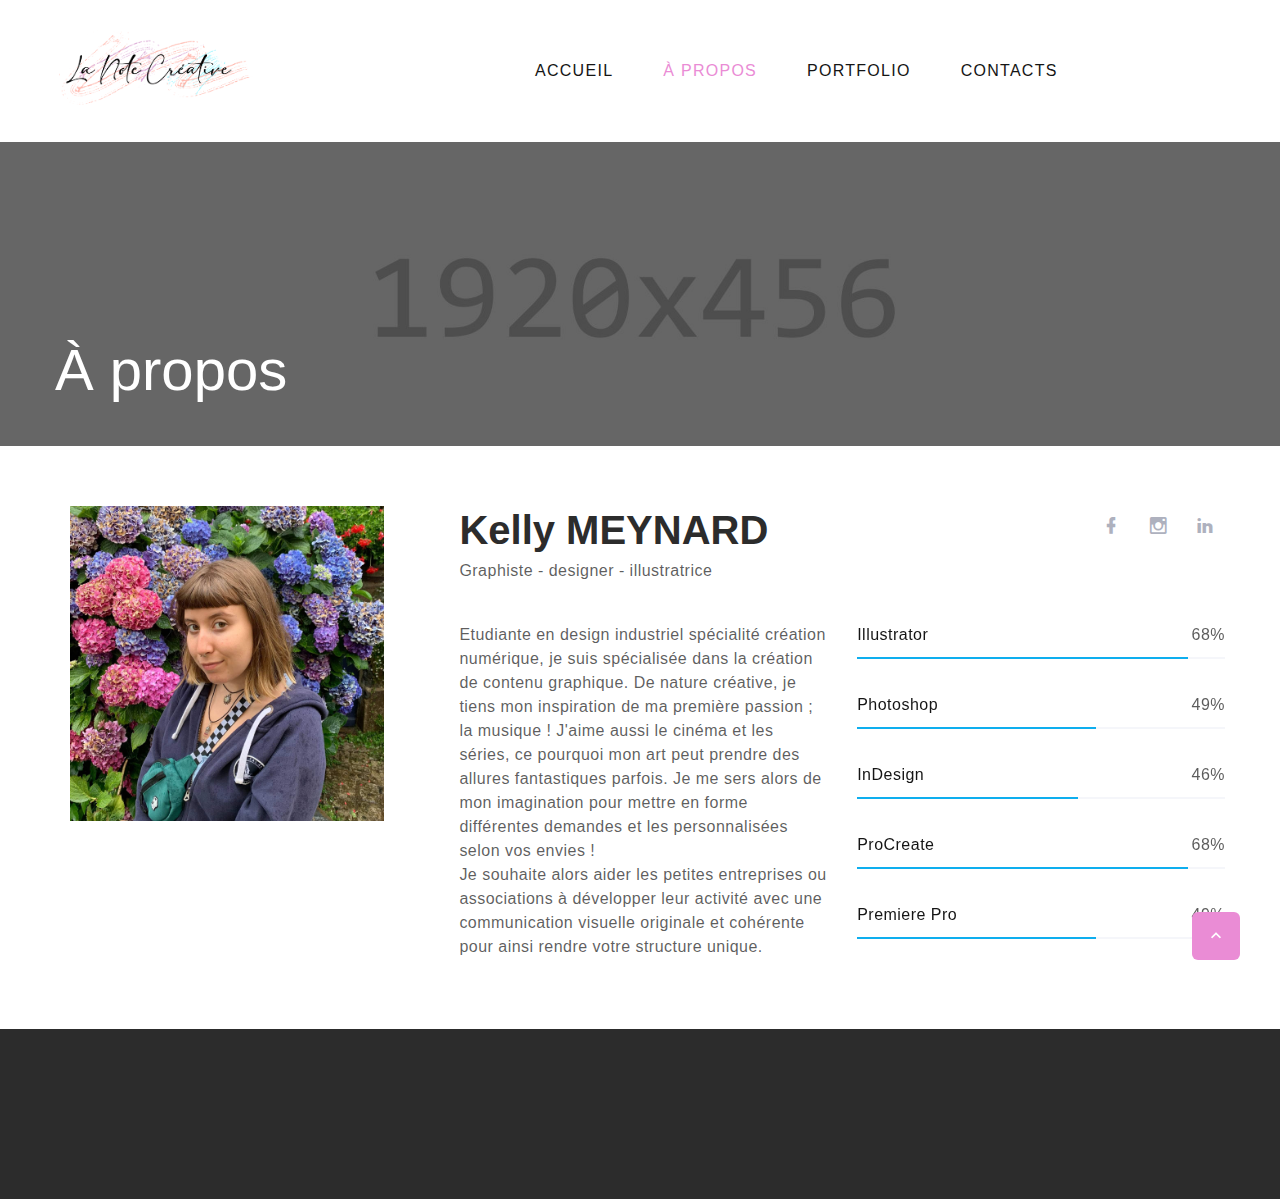
==== commit 979c29a6: "Add files via upload" ====
--- a/a propos.html
+++ b/a propos.html
@@ -55,7 +55,7 @@
         <div class="container">
           <!-- Profile Modern-->
           <article class="profile-modern">
-            <div class="profile-modern-figure"><img class="profile-modern-image" src="images/team-1-336x336.jpg" alt="" width="336" height="336"/>
+            <div class="profile-modern-figure col-7 offset-0"><img class="profile-modern-image" src="images/team-1-336x336.jpg" alt="" width="336" height="336"/>
             </div>
             <div class="profile-modern-main">
               <div class="profile-modern-header">
@@ -79,7 +79,7 @@
                             <p>Illustrator</p><span class="progress-value">90</span>
                           </div>
                           <div class="progress-bar-linear-wrap">
-                            <div class="progress-bar-linear"></div>
+                            <div class="progress-bar-linear progress-blue"></div>
                           </div>
                         </article>
                         <!-- Linear progress bar-->
@@ -88,7 +88,7 @@
                             <p>Photoshop</p><span class="progress-value">65</span>
                           </div>
                           <div class="progress-bar-linear-wrap">
-                            <div class="progress-bar-linear progress-red"></div>
+                            <div class="progress-bar-linear progress-blue"></div>
                           </div>
                         </article>
                         <!-- Linear progress bar-->
@@ -106,7 +106,7 @@
                             <p>ProCreate</p><span class="progress-value">90</span>
                           </div>
                           <div class="progress-bar-linear-wrap">
-                            <div class="progress-bar-linear"></div>
+                            <div class="progress-bar-linear progress-blue"></div>
                           </div>
                         </article>
                         <!-- Linear progress bar-->
@@ -115,7 +115,7 @@
                             <p>Premiere Pro</p><span class="progress-value">65</span>
                           </div>
                           <div class="progress-bar-linear-wrap">
-                            <div class="progress-bar-linear progress-red"></div>
+                            <div class="progress-bar-linear progress-blue"></div>
                           </div>
                         </article>
                 </div>
--- a/css/style.css
+++ b/css/style.css
@@ -100,7 +100,7 @@
 	line-height: 1.7;
 	font-weight: 400;
 	color: rgba(21, 21, 21, 0.7);
-	background-color: white;
+	background-color: #fff;
 	-webkit-text-size-adjust: none;
 	-webkit-font-smoothing: subpixel-antialiased;
 	letter-spacing: .03em;
@@ -124,7 +124,7 @@
 }
 
 h1 a:hover, h2 a:hover, h3 a:hover, h4 a:hover, h5 a:hover, h6 a:hover, [class^='heading-'] a:hover {
-	color: #F08BDD;
+	color: #ea8cd5;
 }
 
 h1 span, h2 span, h3 span, h4 span, h5 span, h6 span, [class^='heading-'] span {
@@ -163,7 +163,7 @@
 	}
 }
 
-@media (min-width: 992px) {
+@media (min-width : 768px ){
 	h1,
 	.heading-1 {
 		font-size: 54px;
@@ -355,8 +355,8 @@
 mark,
 .mark {
 	padding: 3px 5px;
-	color: white;
-	background: #F08BDD;
+	color: #fff;
+	background: #ea8cd5;
 }
 
 strong {
@@ -411,7 +411,7 @@
 	}
 }
 
-@media (min-width: 992px) {
+@media (min-width : 768px ){
 	.text-large {
 		font-size: 80px;
 	}
@@ -424,7 +424,7 @@
 }
 
 .context-dark .text-large, .bg-gray-700 .text-large, .bg-gray-800 .text-large, .bg-primary .text-large, .bg-primary-darker .text-large {
-	color: white;
+	color: #fff;
 }
 
 .text-extra-large {
@@ -440,7 +440,7 @@
 	}
 }
 
-@media (min-width: 992px) {
+@media (min-width : 768px ){
 	.text-extra-large {
 		font-size: 150px;
 	}
@@ -463,7 +463,7 @@
 p [data-toggle='tooltip'] {
 	padding-left: .25em;
 	padding-right: .25em;
-	color: #F08BDD;
+	color: #ea8cd5;
 }
 
 p [style*='max-width'] {
@@ -485,7 +485,7 @@
 }
 
 html .page .text-primary {
-	color: #F08BDD;
+	color: #ea8cd5;
 }
 
 .page .text-danger {
@@ -501,7 +501,7 @@
 }
 
 .context-dark .text-gray-700, .bg-gray-700 .text-gray-700, .bg-gray-800 .text-gray-700, .bg-primary .text-gray-700, .bg-primary-darker .text-gray-700 {
-	color: white;
+	color: #fff;
 }
 
 /*
@@ -533,7 +533,7 @@
 }
 
 a, a:focus, a:active {
-	color: #F08BDD;
+	color: #ea8cd5;
 }
 
 a:hover {
@@ -553,7 +553,7 @@
 }
 
 .link-default:hover {
-	color: #F08BDD;
+	color: #ea8cd5;
 }
 
 .context-dark .link-default, .bg-gray-700 .link-default, .bg-gray-800 .link-default, .bg-primary .link-default, .bg-primary-darker .link-default {
@@ -561,7 +561,7 @@
 }
 
 .context-dark .link-default:hover, .bg-gray-700 .link-default:hover, .bg-gray-800 .link-default:hover, .bg-primary .link-default:hover, .bg-primary-darker .link-default:hover {
-	color: white;
+	color: #fff;
 }
 
 .link-image {
@@ -607,11 +607,11 @@
 }
 
 .block-center:hover .block-center-header {
-	background-color: #F08BDD;
+	background-color: #ea8cd5;
 }
 
 .block-center-title {
-	background-color: white;
+	background-color: #fff;
 }
 
 @media (max-width: 1599.98px) {
@@ -619,10 +619,10 @@
 		padding: 20px;
 	}
 	.block-center:hover .block-center-header {
-		background-color: white;
+		background-color: #fff;
 	}
 	.block-center-header {
-		background-color: #F08BDD;
+		background-color: #ea8cd5;
 	}
 }
 
@@ -646,7 +646,7 @@
 	min-width: 26px;
 	font-size: 24px;
 	line-height: 1;
-	color: #F08BDD;
+	color: #ea8cd5;
 }
 
 .box-minimal-icon.fl-bigmug-line-checkmark14 {
@@ -696,15 +696,6 @@
 	}
 }
 
-@media (min-width: 992px) and (max-width: 1199.98px) {
-	.box-minimal {
-		padding-right: 0;
-	}
-	.box-minimal-title {
-		font-size: 22px;
-	}
-}
-
 @media (min-width: 1200px) {
 	.box-minimal-icon {
 		top: 0;
@@ -722,7 +713,7 @@
 .box-light-icon {
 	font-size: 30px;
 	line-height: 1;
-	color: #F08BDD;
+	color: #ea8cd5;
 }
 
 * + .box-light-title {
@@ -752,7 +743,7 @@
 	}
 }
 
-@media (min-width: 992px) {
+@media (min-width : 768px ){
 	.box-light-icon {
 		font-size: 32px;
 	}
@@ -776,7 +767,7 @@
 }
 
 .box-creative:hover .box-creative-icon {
-	color: white;
+	color: #fff;
 }
 
 .box-creative:hover .box-creative-icon::after {
@@ -786,7 +777,7 @@
 }
 
 .box-creative-shadow .box-creative-icon {
-	background: white;
+	background: #fff;
 	border: 0;
 	box-shadow: 0 17px 24px 0 rgba(0, 0, 0, 0.05);
 }
@@ -803,7 +794,7 @@
 	border-radius: 50%;
 	font-size: 24px;
 	line-height: 1;
-	color: #F08BDD;
+	color: #ea8cd5;
 }
 
 .box-creative-icon::before {
@@ -820,8 +811,8 @@
 	left: 0;
 	z-index: -1;
 	border-radius: inherit;
-	background: #F08BDD;
-	border-color: #F08BDD;
+	background: #ea8cd5;
+	border-color: #ea8cd5;
 	pointer-events: none;
 	opacity: 0;
 	visibility: hidden;
@@ -846,12 +837,6 @@
 	}
 }
 
-@media (max-width: 991.98px) {
-	.box-creative * + p {
-		margin-top: 10px;
-	}
-}
-
 @media (min-width: 1200px) {
 	.box-creative-icon {
 		width: 2.4em;
@@ -875,7 +860,7 @@
 	}
 }
 
-@media (min-width: 992px) {
+@media (min-width : 768px ){
 	.box-2 {
 		padding-right: 35px;
 	}
@@ -887,7 +872,7 @@
 	}
 }
 
-@media (min-width: 992px) {
+@media (min-width : 768px ){
 	.box-3 {
 		padding-left: 10px;
 	}
@@ -945,13 +930,7 @@
 	vertical-align: middle;
 }
 
-@media (min-width: 768px) and (max-width: 991.98px) {
-	div.box-cta-thin > * {
-		max-width: 500px;
-	}
-}
-
-@media (min-width: 992px) {
+@media (min-width : 768px ){
 	div.box-cta-thin h4 {
 		font-size: 30px;
 	}
@@ -1025,7 +1004,7 @@
 	height: 0.05em;
 	margin-right: 15px;
 	vertical-align: middle;
-	background: #F08BDD;
+	background: #ea8cd5;
 }
 
 @media (min-width: 576px) {
@@ -1076,7 +1055,7 @@
 .bg-gray-800 p.box-indigo-subtitle,
 .bg-primary p.box-indigo-subtitle,
 .bg-primary-darker p.box-indigo-subtitle {
-	color: white;
+	color: #fff;
 }
 
 .box-promo {
@@ -1211,7 +1190,7 @@
 	margin: 0 0 15px 20px;
 }
 
-@media (min-width: 992px) {
+@media (min-width : 768px ){
 	html .group {
 		margin-left: -30px;
 	}
@@ -1280,7 +1259,7 @@
 	margin: 0 0 20px 30px;
 }
 
-@media (min-width: 992px) {
+@media (min-width : 768px ){
 	html .group-xl {
 		margin-bottom: -20px;
 		margin-left: -45px;
@@ -1448,7 +1427,7 @@
 	padding-right: 10px;
 }
 
-@media (min-width: 992px) {
+@media (min-width : 768px ){
 	html .list-inline-md {
 		margin-left: -14px;
 		margin-right: -14px;
@@ -1492,7 +1471,7 @@
 	}
 }
 
-@media (min-width: 992px) {
+@media (min-width : 768px ){
 	.list-terms dt + dd {
 		margin-top: 18px;
 	}
@@ -1612,7 +1591,7 @@
 }
 
 .list-nav a:hover {
-	color: #F08BDD;
+	color: #ea8cd5;
 }
 
 @media (min-width: 768px) {
@@ -1626,7 +1605,7 @@
 	}
 }
 
-@media (min-width: 992px) {
+@media (min-width : 768px ){
 	.list-nav {
 		margin-left: -28px;
 		margin-right: -28px;
@@ -1638,7 +1617,7 @@
 }
 
 .context-dark .list-nav, .bg-gray-700 .list-nav, .bg-gray-800 .list-nav, .bg-primary .list-nav, .bg-primary-darker .list-nav {
-	color: white;
+	color: #fff;
 }
 
 .context-dark .list-nav a:hover, .bg-gray-700 .list-nav a:hover, .bg-gray-800 .list-nav a:hover, .bg-primary .list-nav a:hover, .bg-primary-darker .list-nav a:hover {
@@ -1687,7 +1666,7 @@
 }
 
 .context-dark .list-inline-bordered, .bg-gray-700 .list-inline-bordered, .bg-gray-800 .list-inline-bordered, .bg-primary .list-inline-bordered, .bg-primary-darker .list-inline-bordered {
-	color: white;
+	color: #fff;
 }
 
 .context-dark .list-inline-bordered button.active, .bg-gray-700 .list-inline-bordered button.active, .bg-gray-800 .list-inline-bordered button.active, .bg-primary .list-inline-bordered button.active, .bg-primary-darker .list-inline-bordered button.active,
@@ -1701,7 +1680,7 @@
 
 .list-inline-comma > li {
 	display: inline-block;
-	color: #F08BDD;
+	color: #ea8cd5;
 }
 
 .list-inline-comma > li:not(:last-child)::after {
@@ -1721,7 +1700,7 @@
 }
 
 .list-inline-comma-default a:hover {
-	color: #F08BDD;
+	color: #ea8cd5;
 }
 
 /*
@@ -1786,7 +1765,7 @@
 }
 
 .icon-creative:hover {
-	color: white;
+	color: #fff;
 }
 
 .icon-creative:hover::after {
@@ -1821,7 +1800,7 @@
 	text-align: center;
 	border-radius: 50%;
 	border: 1px solid #e8e9ee;
-	color: #F08BDD;
+	color: #ea8cd5;
 }
 
 .icon-circle {
@@ -1848,7 +1827,7 @@
 	width: 100%;
 	max-width: 100%;
 	text-align: left;
-	background: white;
+	background: #fff;
 	border-collapse: collapse;
 }
 
@@ -1915,7 +1894,7 @@
 }
 
 .table-job-positions .position {
-	color: #F08BDD;
+	color: #ea8cd5;
 }
 
 .table-job-positions time {
@@ -1975,7 +1954,7 @@
 	display: inline-block;
 	width: 70px;
 	height: 2px;
-	background-color: #F08BDD;
+	background-color: #ea8cd5;
 }
 
 .divider-small + h3, .divider-small + .heading-3,
@@ -2015,64 +1994,88 @@
 }
 
 .button-default, .button-default:focus {
+	color: #aeb1be;
 	background-color: #2c2c2c;
+	border-color: #2c2c2c;
+}
+
+.button-default:hover, .button-default:active {
+	color: #fff;
+	background-color: #ea8cd5;
 	border-color: black;
 }
 
-.button-default:hover, .button-default:active {
-	color: white;
-	background-color: #F08BDD;
-	border-color: black;
-}
-
 .button.button-primary, .button.button-primary:focus {
-	color: white;
-	background-color: #F08BDD;
-	border-color: #F08BDD;
+	color: #fff;
+	background-color: #ea8cd5;
+	border-color: Black;
 }
 
 .button.button-primary:hover, .button.button-primary:active {
-	color: white;
-	background-color: #a47114;
-	border-color: #a47114;
+	color: #fff;
+	background-color: #ea8cd5;
+	border-color: Black;
 }
 
 html .button.button-primary-lighten, html .button.button-primary-lighten:focus {
-	color: white;
-	background-color: #F08BDD;
-	border-color: #F08BDD;
+	color: #fff;
+	background-color: #ea8cd5;
+	border-color: Black;
 }
 
 html .button.button-primary-lighten:hover, html .button.button-primary-lighten:active {
-	color: white;
-	background-color: #eec275;
-	border-color: #eec275;
+	color: #fff;
+	background-color: #ea8cd5;
+	border-color: Black;
 }
 
 .button-primary-outline, .button-primary-outline:focus {
 	color: #2c2c2c;
 	background-color: transparent;
-	border-color: #F08BDD;
+	border-color: Black;
 }
 
 .button-primary-outline:hover, .button-primary-outline:active {
-	color: white;
-	background-color: #F08BDD;
-	border-color: #F08BDD;
+	color: #fff;
+	background-color: #ea8cd5;
+	border-color: Black;
 }
 
 .button.button-facebook, .button.button-facebook:focus {
-	color: white;
+	color: #fff;
 	background-color: #2059a0;
 	border-color: #2059a0;
 }
 
 .button.button-facebook:hover, .button.button-facebook:active {
-	color: white;
+	color: #fff;
 	background-color: #2465b5;
 	border-color: #2465b5;
 }
 
+.button.button-twitter, .button.button-twitter:focus {
+	color: #fff;
+	background-color: #00aae6;
+	border-color: #00aae6;
+}
+
+.button.button-twitter:hover, .button.button-twitter:active {
+	color: #fff;
+	background-color: #01bdff;
+	border-color: #01bdff;
+}
+
+.button.button-google, .button.button-google:focus {
+	color: #fff;
+	background-color: #ff3807;
+	border-color: #ff3807;
+}
+
+.button.button-google:hover, .button.button-google:active {
+	color: #fff;
+	background-color: #ff4c21;
+	border-color: #ff4c21;
+}
 
 .button-winona {
 	position: relative;
@@ -2205,13 +2208,13 @@
 }
 
 .btn-primary, .btn-primary:active, .btn-primary:focus {
-	color: white;
-	background: #F08BDD;
-	border-color: #F08BDD;
+	color: #fff;
+	background: #ea8cd5;
+	border-color: #ea8cd5;
 }
 
 .btn-primary:hover {
-	color: white;
+	color: #fff;
 	background: #000;
 	border-color: #000;
 }
@@ -2268,7 +2271,7 @@
 }
 
 .button-video:hover {
-	color: #F08BDD;
+	color: #ea8cd5;
 }
 
 .button-video:hover::before {
@@ -2286,7 +2289,7 @@
 }
 
 .context-dark .button-video, .bg-gray-700 .button-video, .bg-gray-800 .button-video, .bg-primary .button-video, .bg-primary-darker .button-video {
-	color: #F08BDD;
+	color: #ea8cd5;
 }
 
 /*
@@ -2325,7 +2328,7 @@
 }
 
 .form-wrap.has-focus .form-input {
-	border-color: #F08BDD;
+	border-color: #ea8cd5;
 }
 
 * + .form-wrap {
@@ -2341,7 +2344,7 @@
 	font-weight: 400;
 	line-height: 1.5;
 	color: #2c2c2c;
-	background-color: white;
+	background-color: #fff;
 	background-image: none;
 	border-radius: 6px;
 	-webkit-appearance: none;
@@ -2510,7 +2513,7 @@
 .checkbox .checkbox-custom-dummy,
 .checkbox-inline .checkbox-custom-dummy {
 	pointer-events: none;
-	background: white;
+	background: #fff;
 }
 
 .radio .radio-custom-dummy::after,
@@ -2607,7 +2610,7 @@
 }
 
 .toggle-custom:checked ~ .checkbox-custom-dummy::after {
-	background: #F08BDD;
+	background: #ea8cd5;
 	transform: translate(20px, -50%);
 }
 
@@ -2617,7 +2620,7 @@
 	margin-top: -1px;
 	width: 44px;
 	height: 20px;
-	background: white;
+	background: #fff;
 	cursor: pointer;
 }
 
@@ -2676,7 +2679,7 @@
 }
 
 .form-inline .form-input {
-	border-color: white;
+	border-color: #fff;
 }
 
 .form-inline .form-button {
@@ -2789,7 +2792,7 @@
 	}
 }
 
-@media (min-width: 992px) {
+@media (min-width : 768px ){
 	* + form.form-layout-1 {
 		margin-top: 50px;
 	}
@@ -2856,7 +2859,7 @@
 }
 
 .context-dark .post-inline-title, .bg-gray-700 .post-inline-title, .bg-gray-800 .post-inline-title, .bg-primary .post-inline-title, .bg-primary-darker .post-inline-title {
-	color: white;
+	color: #fff;
 }
 
 .context-dark .post-inline-title a:hover, .bg-gray-700 .post-inline-title a:hover, .bg-gray-800 .post-inline-title a:hover, .bg-primary .post-inline-title a:hover, .bg-primary-darker .post-inline-title a:hover {
@@ -2868,7 +2871,7 @@
 }
 
 .context-dark .post-inline-meta a:hover, .bg-gray-700 .post-inline-meta a:hover, .bg-gray-800 .post-inline-meta a:hover, .bg-primary .post-inline-meta a:hover, .bg-primary-darker .post-inline-meta a:hover {
-	color: white;
+	color: #fff;
 }
 
 .post-classic {
@@ -2991,24 +2994,12 @@
 	}
 }
 
-@media (min-width: 992px) and (max-width: 1199.98px) {
-	.post-classic-meta {
-		margin-left: -15px;
-		margin-right: -15px;
-		font-size: 14px;
-	}
-	.post-classic-meta > * {
-		padding-left: 15px;
-		padding-right: 15px;
-	}
-}
-
 .post-modern {
 	text-align: left;
 }
 
 .post-modern-title {
-	color: #F08BDD;
+	color: #ea8cd5;
 }
 
 .post-modern-title a:hover {
@@ -3108,18 +3099,6 @@
 	}
 	* + .post-modern-title {
 		margin-top: 15px;
-	}
-}
-
-@media (min-width: 992px) and (max-width: 1199.98px) {
-	.post-modern-meta {
-		margin-left: -15px;
-		margin-right: -15px;
-		font-size: 14px;
-	}
-	.post-modern-meta > * {
-		padding-left: 15px;
-		padding-right: 15px;
 	}
 }
 
@@ -3208,6 +3187,17 @@
 	max-width: none;
 }
 
+@supports (object-fit: cover) {
+	.post-block-image {
+		left: 0;
+		top: 0;
+		width: 100%;
+		height: 100%;
+		transform: none;
+		object-fit: cover;
+		object-position: center center;
+	}
+}
 
 .post-block-caption {
 	position: relative;
@@ -3254,7 +3244,7 @@
 }
 
 .post-block-meta a:hover {
-	color: #F08BDD;
+	color: #ea8cd5;
 }
 
 .post-block-meta time {
@@ -3266,7 +3256,7 @@
 }
 
 .context-dark .post-block-meta a:hover, .bg-gray-700 .post-block-meta a:hover, .bg-gray-800 .post-block-meta a:hover, .bg-primary .post-block-meta a:hover, .bg-primary-darker .post-block-meta a:hover {
-	color: white;
+	color: #fff;
 }
 
 .context-dark .post-block-meta > li:not(:last-child)::after, .bg-gray-700 .post-block-meta > li:not(:last-child)::after, .bg-gray-800 .post-block-meta > li:not(:last-child)::after, .bg-primary .post-block-meta > li:not(:last-child)::after, .bg-primary-darker .post-block-meta > li:not(:last-child)::after {
@@ -3312,7 +3302,7 @@
 }
 
 .post-light:hover .post-light-time {
-	background: #F08BDD;
+	background: #ea8cd5;
 }
 
 .post-light-time {
@@ -3326,7 +3316,7 @@
 	min-width: 100px;
 	width: 100px;
 	padding: 20px;
-	color: white;
+	color: #fff;
 	background: #aeb1be;
 	border-radius: 6px;
 	transition: .22s ease-in-out;
@@ -3376,7 +3366,7 @@
 }
 
 .post-light-title {
-	color: #F08BDD;
+	color: #ea8cd5;
 }
 
 .post-light-title a:hover {
@@ -3419,7 +3409,7 @@
 }
 
 .post-light-meta a:hover {
-	color: #F08BDD;
+	color: #ea8cd5;
 }
 
 * + .post-light {
@@ -3439,7 +3429,7 @@
 	}
 }
 
-@media (min-width: 992px) {
+@media (min-width : 768px ){
 	* + .post-light {
 		margin-top: 38px;
 	}
@@ -3478,7 +3468,7 @@
 }
 
 .post-tiny-title {
-	color: #F08BDD;
+	color: #ea8cd5;
 }
 
 .post-tiny-title a:hover {
@@ -3550,12 +3540,12 @@
 }
 
 .post-creative-meta a:hover {
-	color: #F08BDD;
+	color: #ea8cd5;
 }
 
 .post-creative-meta .icon {
 	font-size: 1.5em;
-	color: #F08BDD;
+	color: #ea8cd5;
 }
 
 .post-creative-footer {
@@ -3590,7 +3580,7 @@
 	}
 }
 
-@media (min-width: 992px) {
+@media (min-width : 768px ){
 	* + .post-creative-meta {
 		margin-top: 25px;
 	}
@@ -3642,7 +3632,7 @@
 
 .quote-light-cite {
 	font-size: 20px;
-	color: #F08BDD;
+	color: #ea8cd5;
 }
 
 .quote-light-caption {
@@ -3762,12 +3752,22 @@
 	max-width: none;
 }
 
-
+@supports (object-fit: cover) {
+	.quote-classic-avatar img {
+		left: 0;
+		top: 0;
+		width: 100%;
+		height: 100%;
+		transform: none;
+		object-fit: cover;
+		object-position: center center;
+	}
+}
 
 .quote-classic-cite {
 	font-size: 20px;
 	line-height: 1.2;
-	color: #F08BDD;
+	color: #ea8cd5;
 }
 
 .quote-classic-caption {
@@ -3833,10 +3833,22 @@
 	max-width: none;
 }
 
+@supports (object-fit: cover) {
+	.quote-modern-avatar img {
+		left: 0;
+		top: 0;
+		width: 100%;
+		height: 100%;
+		transform: none;
+		object-fit: cover;
+		object-position: center center;
+	}
+}
+
 .quote-modern-cite {
 	font-size: 20px;
 	line-height: 1.2;
-	color: #F08BDD;
+	color: #ea8cd5;
 }
 
 .quote-modern-caption {
@@ -3866,7 +3878,7 @@
 	color: #2c2c2c;
 }
 
-@media (min-width: 992px) {
+@media (min-width : 768px ){
 	.quote-modern-big .quote-modern-text {
 		font-size: 20px;
 	}
@@ -3942,6 +3954,17 @@
 	max-width: none;
 }
 
+@supports (object-fit: cover) {
+	.figure-card img {
+		height: 100%;
+		width: 100%;
+		left: 0;
+		top: 0;
+		transform: none;
+		object-fit: cover;
+		object-position: center center;
+	}
+}
 
 .thumbnail-video-1 {
 	position: relative;
@@ -4012,6 +4035,17 @@
 	max-width: none;
 }
 
+@supports (object-fit: cover) {
+	.thumbnail-minimal-image {
+		left: 0;
+		top: 0;
+		width: 100%;
+		height: 100%;
+		transform: none;
+		object-fit: cover;
+		object-position: center center;
+	}
+}
 
 .thumbnail-minimal-caption {
 	position: absolute;
@@ -4034,7 +4068,7 @@
 	font-family: 'Material Design Icons';
 	font-size: 30px;
 	line-height: 1;
-	color: white;
+	color: #fff;
 }
 
 .thumbnail-minimal:hover .thumbnail-minimal-caption {
@@ -4054,11 +4088,11 @@
 }
 
 .thumbnail-classic, .thumbnail-classic:active, .thumbnail-classic:focus, .thumbnail-classic:hover {
-	color: white;
+	color: #fff;
 }
 
 .thumbnail-classic:hover {
-	color: white;
+	color: #fff;
 }
 
 .thumbnail-classic > * {
@@ -4094,6 +4128,18 @@
 	max-width: none;
 }
 
+@supports (object-fit: cover) {
+	.thumbnail-classic-image {
+		left: 0;
+		top: 0;
+		width: 100%;
+		height: 100%;
+		transform: none;
+		object-fit: cover;
+		object-position: center center;
+	}
+}
+
 .thumbnail-classic-caption {
 	position: relative;
 	z-index: 1;
@@ -4129,7 +4175,7 @@
 	}
 }
 
-@media (min-width: 992px) {
+@media (min-width : 768px ){
 	.thumbnail-classic-lg .thumbnail-classic-dummy::before {
 		padding-bottom: 147.69231%;
 	}
@@ -4181,7 +4227,7 @@
 	position: relative;
 	overflow: hidden;
 	display: flex;
-	color: white;
+	color: #fff;
 	text-align: left;
 }
 
@@ -4190,7 +4236,7 @@
 }
 
 .thumbnail-corporate:hover {
-	color: white;
+	color: #fff;
 }
 
 .thumbnail-corporate > * {
@@ -4231,11 +4277,23 @@
 	top: 50%;
 	left: 50%;
 	transform: translate(-50%, -50%);
+	min-height: 100%;
 	min-width: 100%;
-	min-heig: 100%;
 	width: auto;
 	height: auto;
 	max-width: none;
+}
+
+@supports (object-fit: cover) {
+	.thumbnail-corporate-image {
+		left: 0;
+		top: 0;
+		transform: none;
+		object-fit: cover;
+		width: 100%;
+		height: 100%;
+		object-position: center center;
+	}
 }
 
 .thumbnail-corporate-caption {
@@ -4257,7 +4315,7 @@
 }
 
 .thumbnail-corporate-caption .thumbnail-corporate-title {
-	color: white;
+	color: #fff;
 }
 
 .thumbnail-corporate-link {
@@ -4272,11 +4330,11 @@
 	border-radius: 50%;
 	font-size: 24px;
 	line-height: 1;
-	background: #F08BDD;
+	background: #ea8cd5;
 }
 
 .thumbnail-corporate-link, .thumbnail-corporate-link:active, .thumbnail-corporate-link:focus, .thumbnail-corporate-link:hover {
-	color: white;
+	color: #fff;
 }
 
 .thumbnail-corporate-link .icon {
@@ -4340,7 +4398,7 @@
 	}
 }
 
-@media (min-width: 992px) {
+@media (min-width : 768px ){
 	.thumbnail-corporate-lg .thumbnail-corporate-dummy::before {
 		padding-bottom: 125.40541%;
 	}
@@ -4468,7 +4526,7 @@
 	font-family: 'Material Design Icons';
 	font-size: 40px;
 	line-height: 1;
-	color: white;
+	color: #fff;
 }
 
 a.thumbnail-thin {
@@ -4487,6 +4545,18 @@
 	max-width: none;
 }
 
+@supports (object-fit: cover) {
+	.thumbnail-thin-image {
+		left: 0;
+		top: 0;
+		width: 100%;
+		height: 100%;
+		transform: none;
+		object-fit: cover;
+		object-position: center center;
+	}
+}
+
 html:not(.tablet):not(.mobile) .thumbnail-thin::before, html:not(.tablet):not(.mobile) .thumbnail-thin::after {
 	opacity: 0;
 	transition: .22s ease-in;
@@ -4512,11 +4582,11 @@
 }
 
 .thumbnail-modern, .thumbnail-modern:active, .thumbnail-modern:focus, .thumbnail-modern:hover {
-	color: white;
+	color: #fff;
 }
 
 .thumbnail-modern:hover {
-	color: white;
+	color: #fff;
 }
 
 .thumbnail-modern > * {
@@ -4554,7 +4624,17 @@
 	background-size: cover;
 }
 
-
+@supports (object-fit: cover) {
+	.thumbnail-modern-image {
+		left: 0;
+		top: 0;
+		width: 100%;
+		height: 100%;
+		transform: none;
+		object-fit: cover;
+		object-position: center center;
+	}
+}
 
 .thumbnail-modern-caption {
 	position: relative;
@@ -4570,7 +4650,7 @@
 .thumbnail-modern-caption .icon {
 	font-size: 30px;
 	line-height: 1;
-	color: white;
+	color: #fff;
 }
 
 @media (max-width: 575.98px) {
@@ -4581,7 +4661,7 @@
 	}
 }
 
-@media (min-width: 992px) {
+@media (min-width : 768px ){
 	.thumbnail-modern-lg .thumbnail-modern-dummy::before {
 		padding-bottom: 147.69231%;
 	}
@@ -4712,7 +4792,7 @@
 }
 
 .breadcrumbs-custom .breadcrumbs-custom-subtitle {
-	color: white;
+	color: #fff;
 }
 
 .breadcrumbs-custom-inner {
@@ -4778,7 +4858,7 @@
 }
 
 .breadcrumbs-custom-path a:hover {
-	color: white;
+	color: #fff;
 }
 
 * + .breadcrumbs-custom-path {
@@ -4815,7 +4895,7 @@
 	}
 }
 
-@media (min-width: 992px) {
+@media (min-width : 768px ){
 	.breadcrumbs-custom-inner {
 		padding-bottom: 40px;
 	}
@@ -4883,8 +4963,8 @@
 	font-size: 14px;
 	font-weight: 500;
 	line-height: 1.71429;
-	background-color: #F08BDD;
-	color: white;
+	background-color: #ea8cd5;
+	color: #fff;
 	transition: all 0.3s ease-in-out;
 }
 
@@ -4901,12 +4981,12 @@
 }
 
 .page-link:hover, .page-link:focus, .page-link:active {
-	color: white;
+	color: #fff;
 	background-color: #a47114;
 }
 
 .page-item.active > .page-link, .page-item.active > .page-link:hover, .page-item.active > .page-link:focus, .page-item.active > .page-link:active {
-	color: white;
+	color: #fff;
 	background-color: #a47114;
 }
 
@@ -4935,7 +5015,7 @@
 	margin-top: 35px;
 }
 
-@media (min-width: 992px) {
+@media (min-width : 768px ){
 	* + .pagination {
 		margin-top: 55px;
 	}
@@ -4955,9 +5035,9 @@
 	padding: 9px 16px;
 	margin-left: auto;
 	margin-right: auto;
-	color: white;
+	color: #fff;
 	text-align: left;
-	background-color: #F08BDD;
+	background-color: #ea8cd5;
 	box-shadow: 0 1px 4px 0 rgba(0, 0, 0, 0.15);
 	border-radius: 6px;
 	font-size: 14px;
@@ -5034,12 +5114,6 @@
 	}
 }
 
-@media (min-width: 768px) and (max-width: 991.98px) {
-	.footer-standard .box-1 {
-		margin-left: 0;
-	}
-}
-
 @media (min-width: 768px) {
 	.footer-standard h4 + *,
 	.footer-standard .heading-4 + * {
@@ -5085,7 +5159,7 @@
 }
 
 .footer-minimal-inner .rights a:hover {
-	color: white;
+	color: #fff;
 }
 
 @media (min-width: 768px) {
@@ -5132,19 +5206,6 @@
 	margin-top: 0;
 }
 
-@media (min-width: 768px) and (max-width: 991.98px) {
-	.footer-advanced .box-1 {
-		margin-left: 0;
-	}
-}
-
-@media (min-width: 992px) and (max-width: 1199.98px) {
-	.footer-advanced-text {
-		font-size: 14px;
-		line-height: 1.7;
-	}
-}
-
 @media (min-width: 768px) {
 	.footer-advanced-main {
 		padding: 55px 0 20px;
@@ -5186,7 +5247,7 @@
 }
 
 .footer-linked.bg-gray-700 .list {
-	color: white;
+	color: #fff;
 }
 
 .footer-linked.bg-gray-700 .list a:hover {
@@ -5226,19 +5287,6 @@
 
 .footer-linked-layout > * {
 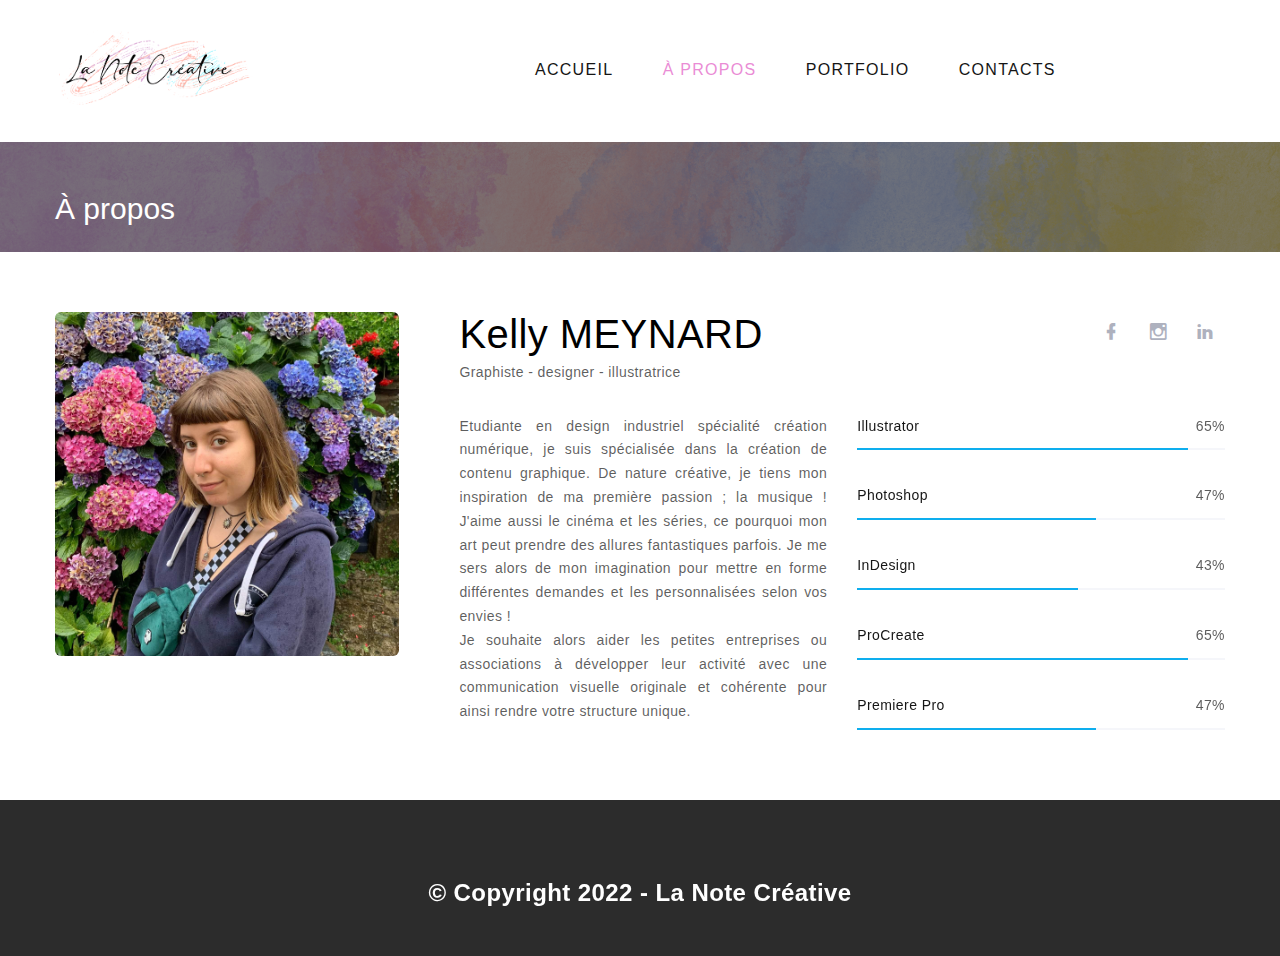
==== commit b4b67ebc: "Add files via upload" ====
--- a/a propos.html
+++ b/a propos.html
@@ -21,9 +21,9 @@
               <div class="rd-navbar-main">
                 <!-- RD Navbar Panel-->
                 <div class="rd-navbar-panel">
-                  <!-- RD Navbar Toggle-->
+                   <!-- RD Navbar Toggle-->
                   <button class="rd-navbar-toggle" data-rd-navbar-toggle="#rd-navbar-nav-wrap-1"><span></span></button>
-                  <!-- RD Navbar Brand--><a class="rd-navbar-brand" href="index.html"><img src="images/logo-default-176x28.png" alt="" width="176" height="28" srcset="images/logo-default-352x56.png 2x"/></a>
+                  <!-- RD Navbar Brand--><a class="rd-navbar-brand" href="index.html"><img src="images/logo-default.png" alt="" width="176" height="28" srcset="images/logo-default.png 2x"/></a>
                 </div>
                 <div class="rd-navbar-main-element">
                   <div class="rd-navbar-nav-wrap" id="rd-navbar-nav-wrap-1">
@@ -42,7 +42,7 @@
         </div>
       </header>
       <!-- Breadcrumbs-->
-      <section class="breadcrumbs-custom bg-image context-dark" style="background-image: url(images/breadcrumbs-image-1.jpg);">
+      <section class="breadcrumbs-custom bg-image context-dark" style="background-image: url(images/breadcrumbs.png);">
         <div class="breadcrumbs-custom-inner">
           <div class="container breadcrumbs-custom-container">
             <div class="breadcrumbs-custom-main">
@@ -53,9 +53,10 @@
       </section>
       <section class="section section-md">
         <div class="container">
+			
           <!-- Profile Modern-->
           <article class="profile-modern">
-            <div class="profile-modern-figure col-7 offset-0"><img class="profile-modern-image" src="images/team-1-336x336.jpg" alt="" width="336" height="336"/>
+            <div class="profile-modern-figure"><img class="profile-modern-image" src="images/Profil.jpg" alt="" width="336" height="336"/>
             </div>
             <div class="profile-modern-main">
               <div class="profile-modern-header">
@@ -69,7 +70,7 @@
               </div>
               <div class="row row-30">
                 <div class="col-lg-6">
-                  <p>Etudiante en design industriel spécialité création numérique, je suis spécialisée dans la création de contenu graphique. De nature créative, je tiens mon inspiration de ma première passion ; la musique ! J'aime aussi le cinéma et les séries, ce pourquoi mon art peut prendre des allures fantastiques parfois. Je me sers alors de mon imagination pour mettre en forme différentes demandes et les personnalisées selon vos envies !<br> Je souhaite alors aider les petites entreprises ou associations à développer leur activité avec une communication visuelle originale et cohérente pour ainsi rendre votre structure unique.</p>
+                  <p>Etudiante en design industriel spécialité création numérique, je suis spécialisée dans la création de contenu graphique. De nature créative, je tiens mon inspiration de ma première passion ; la musique ! J'aime aussi le cinéma et les séries, ce pourquoi mon art peut prendre des allures fantastiques parfois. Je me sers alors de mon imagination pour mettre en forme différentes demandes et les personnalisées selon vos envies !<br>Je souhaite alors aider les petites entreprises ou associations à développer leur activité avec une communication visuelle originale et cohérente pour ainsi rendre votre structure unique.</p>
                 </div>
 				  
                 <div class="col-lg-6">
@@ -124,19 +125,19 @@
           </article>
         </div>
       </section>
+	  
 	  <!-- Page Footer-->	  
-	   <footer class="section footer-standard bg-gray-700 text-center">
-              <div class="footer-standard-main">
-                
-				   <div class="row justify-content-center">
-            <div class="col-sm-10 col-md-12">
-              <div class="box-cta-thin">
-                <h4 class="wow-outer"><span class="wow center">© Copyright 2022 - La Note Créative</span></h4>
-              </div>
-            </div>
-					</div>
-				</div>  
-            </footer>
+	  <footer class="section footer-standard bg-gray-700 text-center">
+        <div class="footer-standard-main">
+			<div class="row justify-content-center">
+           		<div class="col-sm-10 col-md-12">
+             		<div class="box-cta-thin">
+               			 <h4 class="wow-outer"><span class="wow center">© Copyright 2022 - La Note Créative</span></h4>
+              		</div>
+            	</div>
+			</div>
+		</div>  
+	</footer>
 
     <!-- Javascript-->
     <script src="js/core.min.js"></script>
--- a/css/style.css
+++ b/css/style.css
@@ -33,6 +33,7 @@
 
 p {
 	margin: 0;
+	text-align: justify;
 }
 
 ul,
@@ -47,22 +48,6 @@
 	display: block;
 }
 
-dl {
-	margin: 0;
-}
-
-dt,
-dd {
-	line-height: inherit;
-}
-
-dt {
-	font-weight: inherit;
-}
-
-dd {
-	margin-bottom: 0;
-}
 
 cite {
 	font-style: normal;
@@ -75,15 +60,6 @@
 blockquote {
 	padding-left: 0;
 	border-left: 0;
-}
-
-address {
-	margin-top: 0;
-	margin-bottom: 0;
-}
-
-figure {
-	margin-bottom: 0;
 }
 
 html p a:hover {
@@ -106,17 +82,10 @@
 	letter-spacing: .03em;
 }
 
-@media (min-width: 768px) {
-	body {
-		font-size: 16px;
-		line-height: 1.5;
-	}
-}
-
 h1, h2, h3, h4, h5, h6, [class^='heading-'] {
 	margin-top: 0;
 	margin-bottom: 0;
-	color: #2c2c2c;
+	color: black;
 }
 
 h1 a, h2 a, h3 a, h4 a, h5 a, h6 a, [class^='heading-'] a {
@@ -148,304 +117,12 @@
 	letter-spacing: 0;
 }
 
-@media (min-width: 576px) {
-	h1,
-	.heading-1 {
-		font-size: 32px;
-	}
-}
-
-@media (min-width: 768px) {
-	h1,
-	.heading-1 {
-		font-size: 46px;
-		line-height: 1.25;
-	}
-}
-
-@media (min-width : 768px ){
-	h1,
-	.heading-1 {
-		font-size: 54px;
-	}
-}
-
-@media (min-width: 1200px) {
-	h1,
-	.heading-1 {
-		font-size: 58px;
-	}
-}
-
-@media (min-width: 1600px) {
-	h1,
-	.heading-1 {
-		font-size: 64px;
-		line-height: 1.25;
-	}
-}
-
-h2,
-.heading-2 {
-	font-family: "IBM Plex Sans", -apple-system, BlinkMacSystemFont, "Segoe UI", Roboto, "Helvetica Neue", Arial, sans-serif;
-	font-weight: 300;
-	font-size: 28px;
-	line-height: 1.4;
-	letter-spacing: 0;
-}
-
-@media (min-width: 576px) {
-	h2,
-	.heading-2 {
-		font-size: 30px;
-	}
-}
-
-@media (min-width: 768px) {
-	h2,
-	.heading-2 {
-		font-size: 44px;
-	}
-}
-
-@media (min-width: 1200px) {
-	h2,
-	.heading-2 {
-		font-size: 48px;
-		line-height: 1.33333;
-	}
-}
-
-h3,
-.heading-3 {
-	font-size: 24px;
-	line-height: 1.3;
-	letter-spacing: 0;
-	font-weight: 600;
-}
-
-@media (min-width: 768px) {
-	h3,
-	.heading-3 {
-		font-size: 30px;
-		line-height: 1.4;
-	}
-}
-
-@media (min-width: 1200px) {
-	h3,
-	.heading-3 {
-		font-size: 40px;
-		line-height: 1.2;
-	}
-}
-
-h3 .big,
-.heading-3 .big {
-	font-size: 2em;
-	line-height: 1;
-}
-
-h4,
-.heading-4 {
-	font-size: 18px;
-	line-height: 1.5;
-	letter-spacing: 0;
-}
-
-@media (min-width: 1200px) {
-	h4,
-	.heading-4 {
-		font-size: 24px;
-		line-height: 1.33333;
-	}
-}
-
-h4.h4-smaller,
-.heading-4.h4-smaller {
-	font-size: 19px;
-}
-
-@media (min-width: 1200px) {
-	h4.h4-smaller,
-	.heading-4.h4-smaller {
-		font-size: 22px;
-		line-height: 1.45455;
-	}
-}
-
-h5,
-.heading-5 {
-	font-size: 16px;
-	line-height: 1.5;
-	letter-spacing: .01em;
-}
-
-@media (min-width: 768px) {
-	h5,
-	.heading-5 {
-		font-size: 20px;
-		line-height: 1.4;
-	}
-}
-
-h6,
-.heading-6 {
-	font-family: "IBM Plex Sans", -apple-system, BlinkMacSystemFont, "Segoe UI", Roboto, "Helvetica Neue", Arial, sans-serif;
-	font-size: 14px;
-	line-height: 1.8;
-	letter-spacing: .2em;
-	text-transform: uppercase;
-	color: #aeb1be;
-}
-
-@media (min-width: 768px) {
-	h6,
-	.heading-6 {
-		font-size: 16px;
-		line-height: 1.5;
-	}
-}
-
-.title-decorated {
-	position: relative;
-	padding-left: 40px;
-	text-align: left;
-}
-
-.title-decorated::before {
-	content: '';
-	position: absolute;
-	left: 0;
-	top: .8em;
-	width: 30px;
-	border-bottom: 1px solid;
-}
-
-@media (min-width: 768px) {
-	.title-decorated {
-		padding-left: 70px;
-	}
-	.title-decorated::before {
-		width: 50px;
-		top: .7em;
-		border-bottom-width: 2px;
-	}
-}
-
-@media (min-width: 768px) {
-	.title-decorated-lg {
-		padding-left: 80px;
-	}
-	.title-decorated-lg::before {
-		width: 62px;
-	}
-	.title-decorated-lg + p {
-		margin-top: 32px;
-	}
-}
-
-small,
-.small {
-	display: block;
-	font-size: 12px;
-	line-height: 1.5;
-}
-
-mark,
-.mark {
-	padding: 3px 5px;
-	color: #fff;
-	background: #ea8cd5;
-}
-
-strong {
-	font-weight: 700;
-	color: #74757f;
-}
-
-.big {
-	font-size: 16px;
-	line-height: 1.55;
-}
-
-@media (min-width: 768px) {
-	.big {
-		font-size: 20px;
-		line-height: 1.6;
-	}
-}
-
-.lead {
-	font-size: 24px;
-	line-height: 34px;
-	font-weight: 300;
-}
-
-code {
-	padding: 4px 5px;
-	border-radius: 0;
-	font-size: 90%;
-	color: #1e1e1e;
-	background: #f5f6fa;
-}
-
-.text-large {
-	font-family: "IBM Plex Sans", -apple-system, BlinkMacSystemFont, "Segoe UI", Roboto, "Helvetica Neue", Arial, sans-serif;
-	font-size: 30px;
-	font-weight: 500;
-	letter-spacing: 0;
-	line-height: 1.2;
-	text-transform: uppercase;
-}
-
-@media (min-width: 576px) {
-	.text-large {
-		font-size: 55px;
-	}
-}
-
-@media (min-width: 768px) {
-	.text-large {
-		font-size: 68px;
-	}
-}
-
-@media (min-width : 768px ){
-	.text-large {
-		font-size: 80px;
-	}
-}
-
-@media (min-width: 1200px) {
-	.text-large {
-		font-size: 100px;
-	}
-}
-
-.context-dark .text-large, .bg-gray-700 .text-large, .bg-gray-800 .text-large, .bg-primary .text-large, .bg-primary-darker .text-large {
-	color: #fff;
-}
-
 .text-extra-large {
 	font-size: 100px;
 	line-height: .8;
 	font-weight: 800;
 }
 
-@media (min-width: 768px) {
-	.text-extra-large {
-		font-size: 130px;
-		line-height: .7;
-	}
-}
-
-@media (min-width : 768px ){
-	.text-extra-large {
-		font-size: 150px;
-	}
-}
-
 @media (min-width: 1600px) {
 	.text-extra-large {
 		font-size: 180px;
@@ -460,11 +137,6 @@
 	display: inline;
 }
 
-p [data-toggle='tooltip'] {
-	padding-left: .25em;
-	padding-right: .25em;
-	color: #ea8cd5;
-}
 
 p [style*='max-width'] {
 	display: inline-block;
@@ -488,10 +160,6 @@
 	color: #ea8cd5;
 }
 
-.page .text-danger {
-	color: #dc0000;
-}
-
 .page .text-gray-700 {
 	color: #2c2c2c;
 }
@@ -502,22 +170,6 @@
 
 .context-dark .text-gray-700, .bg-gray-700 .text-gray-700, .bg-gray-800 .text-gray-700, .bg-primary .text-gray-700, .bg-primary-darker .text-gray-700 {
 	color: #fff;
-}
-
-/*
-*
-* Brand
-*/
-.brand {
-	display: inline-block;
-}
-
-.brand .brand-logo-light {
-	display: none;
-}
-
-.brand .brand-logo-dark {
-	display: block;
 }
 
 /*
@@ -612,18 +264,6 @@
 
 .block-center-title {
 	background-color: #fff;
-}
-
-@media (max-width: 1599.98px) {
-	.block-center {
-		padding: 20px;
-	}
-	.block-center:hover .block-center-header {
-		background-color: #fff;
-	}
-	.block-center-header {
-		background-color: #ea8cd5;
-	}
 }
 
 /*
@@ -672,7 +312,7 @@
 	margin-top: 15px;
 }
 
-@media (max-width: 575.98px) {
+@media (max-width : 400px ){
 	.box-minimal {
 		max-width: 360px;
 		margin-left: auto;
@@ -680,22 +320,6 @@
 	}
 }
 
-@media (max-width: 767.98px) {
-	.box-minimal * + p {
-		margin-top: 7px;
-	}
-}
-
-@media (min-width: 768px) {
-	.box-minimal {
-		padding-right: 15px;
-		margin-left: -30px;
-	}
-	.box-minimal > * {
-		margin-left: 30px;
-	}
-}
-
 @media (min-width: 1200px) {
 	.box-minimal-icon {
 		top: 0;
@@ -720,35 +344,11 @@
 	margin-top: 10px;
 }
 
-@media (max-width: 575.98px) {
+@media (max-width : 400px ){
 	.box-light {
 		max-width: 300px;
 		margin-left: auto;
 		margin-right: auto;
-	}
-}
-
-@media (min-width: 768px) {
-	.box-light {
-		max-width: 240px;
-	}
-	* + .box-light-title {
-		margin-top: 16px;
-	}
-}
-
-@media (min-width: 768px) and (max-width: 1199.98px) {
-	.box-light-title {
-		font-size: 20px;
-	}
-}
-
-@media (min-width : 768px ){
-	.box-light-icon {
-		font-size: 32px;
-	}
-	* + .box-light-title {
-		margin-top: 25px;
 	}
 }
 
@@ -828,15 +428,6 @@
 	margin-top: 10px;
 }
 
-@media (min-width: 768px) {
-	.box-creative-icon {
-		font-size: 30px;
-	}
-	* + .box-creative-title {
-		margin-top: 15px;
-	}
-}
-
 @media (min-width: 1200px) {
 	.box-creative-icon {
 		width: 2.4em;
@@ -854,27 +445,9 @@
 	margin-right: auto;
 }
 
-@media (min-width: 768px) {
-	.box-2 {
-		padding-right: 30px;
-	}
-}
-
-@media (min-width : 768px ){
-	.box-2 {
-		padding-right: 35px;
-	}
-}
-
 @media (min-width: 1200px) {
 	.box-2 {
 		padding-right: 100px;
-	}
-}
-
-@media (min-width : 768px ){
-	.box-3 {
-		padding-left: 10px;
 	}
 }
 
@@ -930,11 +503,6 @@
 	vertical-align: middle;
 }
 
-@media (min-width : 768px ){
-	div.box-cta-thin h4 {
-		font-size: 30px;
-	}
-}
 
 div.box-cta-thin h4 {
 	padding: 0 2px;
@@ -1007,18 +575,6 @@
 	background: #ea8cd5;
 }
 
-@media (min-width: 576px) {
-	p.box-indigo-title {
-		font-size: 60px;
-	}
-}
-
-@media (min-width: 768px) {
-	p.box-indigo-title {
-		font-size: 75px;
-		line-height: 1.2;
-	}
-}
 
 p.box-indigo-subtitle {
 	font-size: 24px;
@@ -1029,17 +585,6 @@
 	font-size: 0.85em;
 }
 
-@media (min-width: 576px) {
-	p.box-indigo-subtitle {
-		font-size: 34px;
-	}
-}
-
-@media (min-width: 768px) {
-	p.box-indigo-subtitle {
-		font-size: 40px;
-	}
-}
 
 .context-dark .box-indigo::before, .bg-gray-700 .box-indigo::before, .bg-gray-800 .box-indigo::before, .bg-primary .box-indigo::before, .bg-primary-darker .box-indigo::before {
 	background: rgba(255, 255, 255, 0.12);
@@ -1154,11 +699,6 @@
 	margin-top: 30px;
 }
 
-@media (min-width: 768px) {
-	.box-promo-inner {
-		padding: 39px 35px;
-	}
-}
 
 @media (min-width: 1200px) {
 	.box-promo-inner {
@@ -1190,14 +730,6 @@
 	margin: 0 0 15px 20px;
 }
 
-@media (min-width : 768px ){
-	html .group {
-		margin-left: -30px;
-	}
-	html .group > * {
-		margin-left: 30px;
-	}
-}
 
 html .group-xs {
 	margin-bottom: -7px;
@@ -1259,39 +791,11 @@
 	margin: 0 0 20px 30px;
 }
 
-@media (min-width : 768px ){
-	html .group-xl {
-		margin-bottom: -20px;
-		margin-left: -45px;
-	}
-	html .group-xl > * {
-		margin-bottom: 20px;
-		margin-left: 45px;
-	}
-}
-
 html .group-sm-justify .button {
 	padding-left: 20px;
 	padding-right: 20px;
 }
 
-@media (min-width: 768px) {
-	html .group-sm-justify {
-		display: flex;
-		align-items: center;
-		justify-content: center;
-	}
-	html .group-sm-justify > * {
-		flex-grow: 1;
-		flex-shrink: 0;
-	}
-	html .group-sm-justify .button {
-		min-width: 130px;
-		padding-left: 20px;
-		padding-right: 20px;
-	}
-}
-
 html .group-middle {
 	display: table;
 	vertical-align: middle;
@@ -1317,46 +821,6 @@
 	margin-top: 20px;
 }
 
-/*
-*
-* Responsive units
-*/
-.unit {
-	display: flex;
-	flex: 0 1 100%;
-	margin-bottom: -30px;
-	margin-left: -20px;
-}
-
-.unit > * {
-	margin-bottom: 30px;
-	margin-left: 20px;
-}
-
-.unit:empty {
-	margin-bottom: 0;
-	margin-left: 0;
-}
-
-.unit-body {
-	flex: 0 1 auto;
-}
-
-.unit-left,
-.unit-right {
-	flex: 0 0 auto;
-	max-width: 100%;
-}
-
-.unit-spacing-xs {
-	margin-bottom: -15px;
-	margin-left: -7px;
-}
-
-.unit-spacing-xs > * {
-	margin-bottom: 15px;
-	margin-left: 7px;
-}
 
 /*
 *
@@ -1398,11 +862,6 @@
 	}
 }
 
-@media (min-width: 768px) {
-	.list-xl > li + li {
-		margin-top: 60px;
-	}
-}
 
 @media (min-width: 1600px) {
 	.list-xl > li + li {
@@ -1427,16 +886,6 @@
 	padding-right: 10px;
 }
 
-@media (min-width : 768px ){
-	html .list-inline-md {
-		margin-left: -14px;
-		margin-right: -14px;
-	}
-	html .list-inline-md > * {
-		padding-left: 14px;
-		padding-right: 14px;
-	}
-}
 
 .list-terms dt {
 	font-size: 20px;
@@ -1460,24 +909,6 @@
 
 .list-terms + .privacy-link {
 	margin-top: 20px;
-}
-
-@media (min-width: 768px) {
-	.list-terms dt {
-		font-size: 24px;
-	}
-	.list-terms dd + dt {
-		margin-top: 40px;
-	}
-}
-
-@media (min-width : 768px ){
-	.list-terms dt + dd {
-		margin-top: 18px;
-	}
-	.list-terms dd + dt {
-		margin-top: 55px;
-	}
 }
 
 @media (min-width: 1200px) {
@@ -1592,28 +1023,6 @@
 
 .list-nav a:hover {
 	color: #ea8cd5;
-}
-
-@media (min-width: 768px) {
-	.list-nav {
-		margin-left: -13px;
-		margin-right: -13px;
-	}
-	.list-nav > * {
-		padding-left: 13px;
-		padding-right: 13px;
-	}
-}
-
-@media (min-width : 768px ){
-	.list-nav {
-		margin-left: -28px;
-		margin-right: -28px;
-	}
-	.list-nav > * {
-		padding-left: 28px;
-		padding-right: 28px;
-	}
 }
 
 .context-dark .list-nav, .bg-gray-700 .list-nav, .bg-gray-800 .list-nav, .bg-primary .list-nav, .bg-primary-darker .list-nav {
@@ -1785,10 +1194,6 @@
 	background: linear-gradient(to top, #f15823 0%, #a7058e 100%);
 }
 
-.icon-creative[class*='google']::after {
-	background: #ff3807;
-}
-
 .icon-creative[class*='linkedin']::after {
 	background: #2881a8;
 }
@@ -1817,117 +1222,6 @@
 
 .icon-lg {
 	font-size: 1.875em;
-}
-
-/*
-*
-* Tables custom
-*/
-.table {
-	width: 100%;
-	max-width: 100%;
-	text-align: left;
-	background: #fff;
-	border-collapse: collapse;
-}
-
-.table th,
-.table td {
-	color: #2c2c2c;
-	vertical-align: middle;
-}
-
-.table th {
-	padding: 13px 24px;
-	border-top: 0;
-	font-size: 16px;
-	font-weight: 400;
-}
-
-.table thead th {
-	border-bottom: 1px solid #aeb1be;
-}
-
-.table td {
-	padding: 23px 24px;
-}
-
-.table tbody tr:first-child td {
-	border-top: 0;
-}
-
-.table tr td {
-	border-bottom: 1px solid #e8e9ee;
-}
-
-.table tfoot td {
-	font-weight: 700;
-}
-
-* + .table-responsive {
-	margin-top: 30px;
-}
-
-@media (min-width: 768px) {
-	* + .table-responsive {
-		margin-top: 40px;
-	}
-}
-
-.table-hover tbody tr {
-	transition: .55s;
-}
-
-.table-hover tbody tr:hover {
-	background: #f5f6fa;
-}
-
-.table-job-positions th,
-.table-job-positions td {
-	white-space: nowrap;
-}
-
-.table-job-positions td:first-child {
-	width: 8%;
-	padding-right: 6px;
-	text-align: center;
-}
-
-.table-job-positions .position {
-	color: #ea8cd5;
-}
-
-.table-job-positions time {
-	display: block;
-	white-space: nowrap;
-}
-
-@media (max-width: 575.98px) {
-	.table-job-positions th,
-	.table-job-positions td {
-		padding-left: 12px;
-		padding-right: 12px;
-	}
-	.table-job-positions td {
-		padding-top: 10px;
-		padding-bottom: 10px;
-	}
-}
-
-.table-responsive + .button-lg {
-	margin-top: 30px;
-}
-
-@media (min-width: 1200px) {
-	.table-responsive + .button-lg {
-		margin-top: 40px;
-	}
-}
-
-@media (min-width: 1600px) {
-	.table-responsive + .button-lg {
-		margin-top: 55px;
-	}
 }
 
 /*
@@ -2002,43 +1296,36 @@
 .button-default:hover, .button-default:active {
 	color: #fff;
 	background-color: #ea8cd5;
-	border-color: black;
 }
 
 .button.button-primary, .button.button-primary:focus {
 	color: #fff;
 	background-color: #ea8cd5;
-	border-color: Black;
 }
 
 .button.button-primary:hover, .button.button-primary:active {
 	color: #fff;
 	background-color: #ea8cd5;
-	border-color: Black;
 }
 
 html .button.button-primary-lighten, html .button.button-primary-lighten:focus {
 	color: #fff;
 	background-color: #ea8cd5;
-	border-color: Black;
 }
 
 html .button.button-primary-lighten:hover, html .button.button-primary-lighten:active {
 	color: #fff;
 	background-color: #ea8cd5;
-	border-color: Black;
 }
 
 .button-primary-outline, .button-primary-outline:focus {
 	color: #2c2c2c;
 	background-color: transparent;
-	border-color: Black;
 }
 
 .button-primary-outline:hover, .button-primary-outline:active {
 	color: #fff;
 	background-color: #ea8cd5;
-	border-color: Black;
 }
 
 .button.button-facebook, .button.button-facebook:focus {
@@ -2126,13 +1413,6 @@
 	line-height: 1.5;
 }
 
-@media (min-width: 576px) {
-	.button-lg {
-		font-size: 16px;
-		padding-left: 55px;
-		padding-right: 55px;
-	}
-}
 
 .button-lg--smaller {
 	padding-left: 35px;
@@ -2238,59 +1518,8 @@
 	border-bottom-right-radius: 0;
 }
 
-.button-video {
-	position: relative;
-	display: block;
-	border-radius: 50%;
-	transition: .33s;
-	color: #2c2c2c;
-}
-
-.button-video::before, .button-video:after {
-	display: block;
-	content: '\f4f9';
-	font-family: 'Material Design Icons';
-	font-size: 38px;
-	line-height: 1;
-	border-radius: 50%;
-}
-
-.button-video::before {
-	z-index: -1;
-	pointer-events: none;
-}
-
-.button-video::after {
-	position: absolute;
-	width: 100%;
-	top: 50%;
-	left: 0;
-	opacity: 0;
-	transform: translate3d(0, -50%, 0);
-	transition: opacity 0.3s cubic-bezier(0.2, 1, 0.3, 1);
-}
-
-.button-video:hover {
-	color: #ea8cd5;
-}
-
-.button-video:hover::before {
-	opacity: 0;
-	transition: transform 0.9s cubic-bezier(0.2, 1, 0.3, 1), opacity 0.3s cubic-bezier(0.2, 1, 0.3, 1);
-	transform: scale3d(1.5, 1.5, 1.5);
-}
-
-.button-video:hover::after {
-	opacity: 1;
-}
-
-.button-video-lg::before, .button-video-lg:after {
-	font-size: 90px;
-}
-
-.context-dark .button-video, .bg-gray-700 .button-video, .bg-gray-800 .button-video, .bg-primary .button-video, .bg-primary-darker .button-video {
-	color: #ea8cd5;
-}
+
+
 
 /*
 *
@@ -2454,11 +1683,6 @@
 	transform: translate3d(0, 0, 0);
 }
 
-@media (min-width: 576px) {
-	#form-output-global {
-		left: 30px;
-	}
-}
 
 .form-output {
 	position: absolute;
@@ -2655,7 +1879,7 @@
 	margin-right: -7px;
 }
 
-@media (max-width: 575.98px) {
+@media (max-width : 400px ){
 	.form-inline {
 		display: block;
 	}
@@ -2692,11 +1916,6 @@
 	min-height: inherit;
 }
 
-@media (min-width: 576px) {
-	.form-inline .button {
-		display: block;
-	}
-}
 
 .form-inline.form-inline-centered {
 	justify-content: center;
@@ -2776,88 +1995,6 @@
 	margin-top: 35px;
 }
 
-@media (min-width: 768px) {
-	.form-layout-1 {
-		display: flex;
-	}
-	.form-layout-1 > * {
-		flex-shrink: 0;
-	}
-	.form-layout-1 .form-wrap-main {
-		flex-grow: 1;
-	}
-	.form-layout-1 .form-wrap-select {
-		width: 100%;
-		max-width: 220px;
-	}
-}
-
-@media (min-width : 768px ){
-	* + form.form-layout-1 {
-		margin-top: 50px;
-	}
-}
-
-/*
-*
-* Posts
-*/
-.post-inline {
-	max-width: 313px;
-}
-
-.post-inline-title a {
-	color: inherit;
-}
-
-.post-inline-meta {
-	transform: translate3d(0, -5px, 0);
-	margin-bottom: -5px;
-	margin-left: -10px;
-	margin-right: -10px;
-	color: #74757f;
-}
-
-.post-inline-meta > * {
-	margin-top: 5px;
-	padding-left: 10px;
-	padding-right: 10px;
-}
-
-.post-inline-meta > li {
-	position: relative;
-	display: inline-block;
-}
-
-.post-inline-meta > li:not(:last-child)::after {
-	content: '';
-	position: absolute;
-	right: 0;
-	top: 50%;
-	width: 1px;
-	height: 1px;
-	border-radius: 50%;
-	background: #2c2c2c;
-}
-
-.post-inline-meta a {
-	color: inherit;
-}
-
-* + .post-inline {
-	margin-top: 15px;
-}
-
-* + .post-inline-meta {
-	margin-top: 5px;
-}
-
-@media (min-width: 768px) {
-	* + .post-inline {
-		margin-top: 32px;
-	}
-}
-
 .context-dark .post-inline-title, .bg-gray-700 .post-inline-title, .bg-gray-800 .post-inline-title, .bg-primary .post-inline-title, .bg-primary-darker .post-inline-title {
 	color: #fff;
 }
@@ -2874,1911 +2011,7 @@
 	color: #fff;
 }
 
-.post-classic {
-	text-align: left;
-}
-
-.post-classic-media {
-	position: relative;
-	display: block;
-}
-
-.post-classic-media::before {
-	content: '';
-	position: absolute;
-	top: 0;
-	right: 0;
-	bottom: 0;
-	left: 0;
-	background: rgba(44, 44, 44, 0.1);
-	transition: .4s ease-in-out;
-	opacity: 0;
-	visibility: hidden;
-	pointer-events: none;
-}
-
-.post-classic-media img {
-	width: 100%;
-}
-
-.post-classic-media:hover::before {
-	opacity: 1;
-	visibility: visible;
-}
-
-.post-classic-meta {
-	transform: translate3d(0, -3px, 0);
-	margin-bottom: -3px;
-	margin-left: -14px;
-	margin-right: -14px;
-	color: rgba(21, 21, 21, 0.7);
-	font-size: 16px;
-	font-weight: 400;
-	letter-spacing: 0;
-}
-
-.post-classic-meta > * {
-	margin-top: 3px;
-	padding-left: 14px;
-	padding-right: 14px;
-}
-
-.post-classic-meta > li {
-	position: relative;
-	display: inline-block;
-	vertical-align: middle;
-}
-
-.post-classic-meta > li:not(:last-child)::after {
-	content: '';
-	position: absolute;
-	right: 0;
-	top: 50%;
-	width: 2px;
-	height: 2px;
-	background: rgba(21, 21, 21, 0.7);
-	transform: translate3d(0, -50%, 0);
-}
-
-.post-classic-meta a {
-	letter-spacing: .03em;
-}
-
-.post-classic-meta a:hover {
-	color: #eec275;
-}
-
-* + .post-classic-meta {
-	margin-top: 15px;
-}
-
-* + .post-classic-title {
-	margin-top: 9px;
-}
-
-@media (max-width: 575.98px) {
-	.post-classic {
-		max-width: 360px;
-		margin-left: auto;
-		margin-right: auto;
-	}
-}
-
-.post-classic-title a {
-	font-size: #151515;
-}
-
-@media (min-width: 576px) and (max-width: 767.98px) {
-	.post-classic-title {
-		font-size: 17px;
-	}
-}
-
-@media (min-width: 768px) {
-	.post-classic-title {
-		max-width: 92%;
-	}
-	.post-classic-meta {
-		transform: translate3d(0, -5px, 0);
-		margin-bottom: -5px;
-		margin-left: -20px;
-		margin-right: -20px;
-	}
-	.post-classic-meta > * {
-		margin-top: 5px;
-		padding-left: 20px;
-		padding-right: 20px;
-	}
-	* + .post-classic-meta {
-		margin-top: 25px;
-	}
-}
-
-.post-modern {
-	text-align: left;
-}
-
-.post-modern-title {
-	color: #ea8cd5;
-}
-
-.post-modern-title a:hover {
-	color: #a47114;
-}
-
-.post-modern-media {
-	position: relative;
-	display: block;
-}
-
-.post-modern-media::before {
-	content: '';
-	position: absolute;
-	top: 0;
-	right: 0;
-	bottom: 0;
-	left: 0;
-	background: rgba(44, 44, 44, 0.1);
-	transition: .22s ease-in-out;
-	opacity: 0;
-	visibility: hidden;
-	pointer-events: none;
-}
-
-.post-modern-media img {
-	width: 100%;
-}
-
-.post-modern-media:hover::before {
-	opacity: 1;
-	visibility: visible;
-}
-
-.post-modern-meta {
-	transform: translate3d(0, -5px, 0);
-	margin-bottom: -5px;
-	margin-left: -15px;
-	margin-right: -15px;
-	color: #2c2c2c;
-}
-
-.post-modern-meta > * {
-	margin-top: 5px;
-	padding-left: 15px;
-	padding-right: 15px;
-}
-
-.post-modern-meta > li {
-	position: relative;
-	display: inline-block;
-	line-height: 24px;
-}
-
-.post-modern-meta > li:not(:last-child)::after {
-	content: '';
-	position: absolute;
-	right: 0;
-	top: 50%;
-	width: 1px;
-	height: 1.5em;
-	background: #e8e9ee;
-	transform: translate3d(0, -50%, 0);
-}
-
-.post-modern-meta a:hover {
-	color: #a47114;
-}
-
-* + .post-modern-title {
-	margin-top: 9px;
-}
-
-* + .post-modern-meta {
-	margin-top: 10px;
-}
-
-@media (max-width: 575.98px) {
-	.post-modern {
-		max-width: 430px;
-		margin-left: auto;
-		margin-right: auto;
-	}
-}
-
-@media (min-width: 768px) {
-	.post-modern-meta {
-		transform: translate3d(0, -5px, 0);
-		margin-bottom: -5px;
-		margin-left: -20px;
-		margin-right: -20px;
-	}
-	.post-modern-meta > * {
-		margin-top: 5px;
-		padding-left: 20px;
-		padding-right: 20px;
-	}
-	* + .post-modern-title {
-		margin-top: 15px;
-	}
-}
-
-@media (min-width: 1200px) {
-	.post-modern p,
-	.post-modern .post-modern-title {
-		padding-right: 40px;
-	}
-	* + .post-modern-title {
-		margin-top: 25px;
-	}
-	* + .post-modern-meta {
-		margin-top: 15px;
-	}
-}
-
-.post-block {
-	position: relative;
-	z-index: 1;
-	display: flex;
-	overflow: hidden;
-	max-width: 640px;
-	border-radius: 6px;
-	text-align: left;
-}
-
-.post-block::before {
-	content: '';
-	position: absolute;
-	top: 0;
-	right: 0;
-	bottom: 0;
-	left: 0;
-	z-index: 1;
-	opacity: .3;
-	background-image: linear-gradient(to bottom, rgba(0, 0, 0, 0) 0%, #000 100%);
-}
-
-.post-block::after {
-	content: '';
-	position: absolute;
-	top: 0;
-	right: 0;
-	bottom: 0;
-	left: 0;
-	pointer-events: none;
-	border-radius: inherit;
-	background: rgba(0, 0, 0, 0.5);
-	z-index: 1;
-	opacity: 0;
-	visibility: hidden;
-	transition: 1s ease-in-out;
-}
-
-.post-block:hover::after {
-	opacity: 1;
-	visibility: visible;
-}
-
-.post-block > * {
-	width: 100%;
-	flex-shrink: 0;
-}
-
-.post-block-dummy {
-	width: 100%;
-}
-
-.post-block-dummy::before {
-	content: '';
-	display: block;
-	visibility: hidden;
-	pointer-events: none;
-	padding-bottom: 71.58556%;
-}
-
-.post-block-image {
-	position: absolute;
-	top: 50%;
-	left: 50%;
-	transform: translate(-50%, -50%);
-	min-height: 100%;
-	min-width: 100%;
-	width: auto;
-	height: auto;
-	max-width: none;
-}
-
-@supports (object-fit: cover) {
-	.post-block-image {
-		left: 0;
-		top: 0;
-		width: 100%;
-		height: 100%;
-		transform: none;
-		object-fit: cover;
-		object-position: center center;
-	}
-}
-
-.post-block-caption {
-	position: relative;
-	z-index: 2;
-	display: flex;
-	flex-direction: column;
-	justify-content: flex-end;
-	padding: 20px;
-}
-
-.post-block-meta {
-	transform: translate3d(0, -5px, 0);
-	margin-bottom: -5px;
-	margin-left: -20px;
-	margin-right: -20px;
-	color: #2c2c2c;
-}
-
-.post-block-meta > * {
-	margin-top: 5px;
-	padding-left: 20px;
-	padding-right: 20px;
-}
-
-.post-block-meta > li {
-	position: relative;
-	display: inline-block;
-	line-height: 24px;
-}
-
-.post-block-meta > li:not(:last-child)::after {
-	content: '';
-	position: absolute;
-	right: 0;
-	top: 50%;
-	width: 1px;
-	height: 1.5em;
-	background: #e8e9ee;
-	transform: translate3d(0, -50%, 0);
-}
-
-.post-block-meta a {
-	color: inherit;
-}
-
-.post-block-meta a:hover {
-	color: #ea8cd5;
-}
-
-.post-block-meta time {
-	display: block;
-}
-
-.context-dark .post-block-meta, .bg-gray-700 .post-block-meta, .bg-gray-800 .post-block-meta, .bg-primary .post-block-meta, .bg-primary-darker .post-block-meta {
-	color: #aeb1be;
-}
-
-.context-dark .post-block-meta a:hover, .bg-gray-700 .post-block-meta a:hover, .bg-gray-800 .post-block-meta a:hover, .bg-primary .post-block-meta a:hover, .bg-primary-darker .post-block-meta a:hover {
-	color: #fff;
-}
-
-.context-dark .post-block-meta > li:not(:last-child)::after, .bg-gray-700 .post-block-meta > li:not(:last-child)::after, .bg-gray-800 .post-block-meta > li:not(:last-child)::after, .bg-primary .post-block-meta > li:not(:last-child)::after, .bg-primary-darker .post-block-meta > li:not(:last-child)::after {
-	background: #aeb1be;
-}
-
-.context-dark .post-block-title a:hover, .bg-gray-700 .post-block-title a:hover, .bg-gray-800 .post-block-title a:hover, .bg-primary .post-block-title a:hover, .bg-primary-darker .post-block-title a:hover {
-	color: #aeb1be;
-}
-
-@media (max-width: 767.98px) {
-	.post-block {
-		max-width: 420px;
-		margin-left: auto;
-		margin-right: auto;
-	}
-}
-
-@media (min-width: 768px) {
-	.post-block-meta {
-		margin-left: -25px;
-		margin-right: -25px;
-	}
-	.post-block-meta > * {
-		padding-left: 25px;
-		padding-right: 25px;
-	}
-	.post-block-caption {
-		padding: 35px 40px;
-	}
-}
-
-.post-light {
-	display: flex;
-	align-items: flex-start;
-	max-width: 450px;
-	margin-left: -20px;
-	text-align: left;
-}
-
-.post-light > * {
-	margin-left: 20px;
-}
-
-.post-light:hover .post-light-time {
-	background: #ea8cd5;
-}
-
-.post-light-time {
-	position: relative;
-	overflow: hidden;
-	display: flex;
-	flex-direction: column;
-	align-items: center;
-	justify-content: center;
-	flex-shrink: 0;
-	min-width: 100px;
-	width: 100px;
-	padding: 20px;
-	color: #fff;
-	background: #aeb1be;
-	border-radius: 6px;
-	transition: .22s ease-in-out;
-}
-
-.post-light-time > * {
-	line-height: 1;
-}
-
-.post-light-time > * + * {
-	margin-top: 3px;
-}
-
-.post-light-time-big {
-	font-size: 2.25em;
-	font-weight: 700;
-}
-
-a.post-tiny-media {
-	display: block;
-}
-
-.post-light-media {
-	position: relative;
-}
-
-.post-light-media::before {
-	content: '';
-	position: absolute;
-	top: 0;
-	right: 0;
-	bottom: 0;
-	left: 0;
-	background: rgba(44, 44, 44, 0.1);
-	transition: .22s ease-in-out;
-	opacity: 0;
-	visibility: hidden;
-	pointer-events: none;
-}
-
-.post-light-media img {
-	width: 100%;
-}
-
-.post-light-main {
-	flex-grow: 1;
-}
-
-.post-light-title {
-	color: #ea8cd5;
-}
-
-.post-light-title a:hover {
-	color: #a47114;
-}
-
-.post-light-meta {
-	transform: translate3d(0, -5px, 0);
-	margin-bottom: -5px;
-	margin-left: -20px;
-	margin-right: -20px;
-	color: #2c2c2c;
-}
-
-.post-light-meta > * {
-	margin-top: 5px;
-	padding-left: 20px;
-	padding-right: 20px;
-}
-
-.post-light-meta > li {
-	position: relative;
-	display: inline-block;
-	line-height: 24px;
-}
-
-.post-light-meta > li:not(:last-child)::after {
-	content: '';
-	position: absolute;
-	right: 0;
-	top: 50%;
-	width: 1px;
-	height: 1.5em;
-	background: #e8e9ee;
-	transform: translate3d(0, -50%, 0);
-}
-
-.post-light-meta a {
-	color: inherit;
-}
-
-.post-light-meta a:hover {
-	color: #ea8cd5;
-}
-
-* + .post-light {
-	margin-top: 30px;
-}
-
-* + .post-light-meta {
-	margin-top: 9px;
-}
-
-@media (min-width: 768px) {
-	.post-light {
-		margin-left: -36px;
-	}
-	.post-light > * {
-		margin-left: 36px;
-	}
-}
-
-@media (min-width : 768px ){
-	* + .post-light {
-		margin-top: 38px;
-	}
-}
-
-.post-tiny {
-	text-align: left;
-}
-
-a.post-tiny-media {
-	position: relative;
-	display: block;
-}
-
-a.post-tiny-media::before {
-	content: '';
-	position: absolute;
-	top: 0;
-	right: 0;
-	bottom: 0;
-	left: 0;
-	background: rgba(44, 44, 44, 0.3);
-	transition: .22s ease-in-out;
-	opacity: 0;
-	visibility: hidden;
-	pointer-events: none;
-}
-
-a.post-tiny-media img {
-	width: 100%;
-}
-
-a.post-tiny-media:hover::before {
-	opacity: 1;
-	visibility: visible;
-}
-
-.post-tiny-title {
-	color: #ea8cd5;
-}
-
-.post-tiny-title a:hover {
-	color: #a47114;
-}
-
-.post-tiny-time {
-	display: block;
-	color: #aeb1be;
-}
-
-* + .post-tiny-time {
-	margin-top: 10px;
-}
-
-@media (max-width: 575.98px) {
-	.post-tiny {
-		max-width: 360px;
-		margin-left: auto;
-		margin-right: auto;
-	}
-}
-
-.post-creative > img {
-	width: 100%;
-}
-
-.post-creative > * + img {
-	margin-top: 25px;
-}
-
-.post-creative > img + * {
-	margin-top: 25px;
-}
-
-.post-creative * + h4, .post-creative * + .heading-4 {
-	margin-top: 15px;
-}
-
-.post-creative-title {
-	font-weight: 700;
-}
-
-.post-creative-meta {
-	transform: translate3d(0, -5px, 0);
-	margin-bottom: -5px;
-	margin-left: -15px;
-	margin-right: -15px;
-}
-
-.post-creative-meta > * {
-	margin-top: 5px;
-	padding-left: 15px;
-	padding-right: 15px;
-}
-
-.post-creative-meta > li,
-.post-creative-meta > li > * {
-	display: inline-block;
-	vertical-align: middle;
-}
-
-.post-creative-meta > li > * + * {
-	margin-left: 5px;
-}
-
-.post-creative-meta a {
-	color: inherit;
-}
-
-.post-creative-meta a:hover {
-	color: #ea8cd5;
-}
-
-.post-creative-meta .icon {
-	font-size: 1.5em;
-	color: #ea8cd5;
-}
-
-.post-creative-footer {
-	transform: translate3d(0, -10px, 0);
-	margin-bottom: -10px;
-	margin-left: -15px;
-	margin-right: -15px;
-}
-
-.post-creative-footer > * {
-	margin-top: 10px;
-	padding-left: 15px;
-	padding-right: 15px;
-}
-
-.post-creative-footer > * {
-	display: inline-block;
-	vertical-align: middle;
-}
-
-* + .post-creative-meta {
-	margin-top: 15px;
-}
-
-* + .post-creative-footer {
-	margin-top: 25px;
-}
-
-@media (min-width: 768px) {
-	.post-creative-title {
-		max-width: 80%;
-	}
-}
-
-@media (min-width : 768px ){
-	* + .post-creative-meta {
-		margin-top: 25px;
-	}
-	.post-creative + [class*='section'] {
-		margin-top: 30px;
-	}
-}
-
-@media (min-width: 1200px) {
-	.post-creative h4,
-	.post-creative .heading-4 {
-		font-size: 22px;
-		line-height: 1.46;
-	}
-	.post-creative > * + img {
-		margin-top: 30px;
-	}
-	.post-creative > img + * {
-		margin-top: 40px;
-	}
-	.post-creative * + h4, .post-creative * + .heading-4 {
-		margin-top: 32px;
-	}
-	.post-creative > .quote-light + img {
-		margin-top: 50px;
-	}
-	* + .post-creative-meta {
-		margin-top: 30px;
-	}
-	* + .post-creative-footer {
-		margin-top: 40px;
-	}
-}
-
-@media (min-width: 1600px) {
-	.post-creative + [class*='section'] {
-		margin-top: 55px;
-	}
-}
-
-/*
-*
-* Quotes
-*/
-.quote-light-mark {
-	color: rgba(21, 21, 21, 0.5);
-	font-size: 50px;
-}
-
-.quote-light-cite {
-	font-size: 20px;
-	color: #ea8cd5;
-}
-
-.quote-light-caption {
-	line-height: 1.2;
-}
-
-.quote-light-text {
-	font-size: 16px;
-	line-height: 1.5;
-	letter-spacing: 0;
-	color: #2c2c2c;
-}
-
-html img.quote-light-image {
-	display: inline-block;
-}
-
-* + .quote-light {
-	margin-top: 30px;
-}
-
-* + .quote-light-caption {
-	margin-top: 3px;
-}
-
-* + .quote-light-mark {
-	margin-top: 20px;
-}
-
-* + .quote-light-text {
-	margin-top: 8px;
-}
-
-* + .quote-light-footer {
-	margin-top: 20px;
-}
-
-@media (min-width: 576px) {
-	.quote-light-cite {
-		font-size: 20px;
-	}
-}
-
-@media (min-width: 768px) {
-	.quote-light-cite {
-		font-size: 24px;
-	}
-	.quote-light-text {
-		font-size: 21px;
-		line-height: 1.45;
-	}
-	* + .quote-light {
-		margin-top: 40px;
-	}
-	* + .quote-light-text {
-		margin-top: 15px;
-	}
-	* + .quote-light-footer {
-		margin-top: 30px;
-	}
-}
-
-@media (min-width: 1600px) {
-	.quote-light-text {
-		font-size: 24px;
-		line-height: 1.33333;
-	}
-	* + .quote-light {
-		margin-top: 50px;
-	}
-	* + .quote-light-footer {
-		margin-top: 45px;
-	}
-}
-
-.quote-classic {
-	max-width: 340px;
-	text-align: left;
-}
-
-.quote-classic-meta {
-	display: flex;
-	align-items: center;
-	flex-wrap: wrap;
-	margin-bottom: -20px;
-	margin-left: -20px;
-}
-
-.quote-classic-meta:empty {
-	margin-bottom: 0;
-	margin-left: 0;
-}
-
-.quote-classic-meta > * {
-	display: inline-block;
-	margin: 0 0 20px 20px;
-}
-
-.quote-classic-avatar {
-	position: relative;
-	overflow: hidden;
-	width: 50px;
-	height: 50px;
-	border-radius: 50%;
-	flex-shrink: 0;
-}
-
-.quote-classic-avatar img {
-	position: absolute;
-	top: 50%;
-	left: 50%;
-	transform: translate(-50%, -50%);
-	min-height: 100%;
-	min-width: 100%;
-	width: auto;
-	height: auto;
-	max-width: none;
-}
-
-@supports (object-fit: cover) {
-	.quote-classic-avatar img {
-		left: 0;
-		top: 0;
-		width: 100%;
-		height: 100%;
-		transform: none;
-		object-fit: cover;
-		object-position: center center;
-	}
-}
-
-.quote-classic-cite {
-	font-size: 20px;
-	line-height: 1.2;
-	color: #ea8cd5;
-}
-
-.quote-classic-caption {
-	color: #aeb1be;
-}
-
-* + .quote-classic-text {
-	margin-top: 25px;
-}
-
-* + .quote-classic-caption {
-	margin-top: 0;
-}
-
-@media (max-width: 575.98px) {
-	.quote-classic {
-		margin-left: auto;
-		margin-right: auto;
-	}
-}
-
-.quote-modern {
-	text-align: left;
-}
-
-.quote-modern-meta {
-	display: flex;
-	align-items: center;
-	flex-wrap: wrap;
-	margin-bottom: -20px;
-	margin-left: -20px;
-}
-
-.quote-modern-meta:empty {
-	margin-bottom: 0;
-	margin-left: 0;
-}
-
-.quote-modern-meta > * {
-	display: inline-block;
-	margin: 0 0 20px 20px;
-}
-
-.quote-modern-avatar {
-	position: relative;
-	overflow: hidden;
-	z-index: 2;
-	width: 50px;
-	height: 50px;
-	border-radius: 50%;
-	flex-shrink: 0;
-}
-
-.quote-modern-avatar img {
-	position: absolute;
-	top: 50%;
-	left: 50%;
-	transform: translate(-50%, -50%);
-	min-height: 100%;
-	min-width: 100%;
-	width: auto;
-	height: auto;
-	max-width: none;
-}
-
-@supports (object-fit: cover) {
-	.quote-modern-avatar img {
-		left: 0;
-		top: 0;
-		width: 100%;
-		height: 100%;
-		transform: none;
-		object-fit: cover;
-		object-position: center center;
-	}
-}
-
-.quote-modern-cite {
-	font-size: 20px;
-	line-height: 1.2;
-	color: #ea8cd5;
-}
-
-.quote-modern-caption {
-	color: #aeb1be;
-}
-
-.quote-modern-mark {
-	color: rgba(21, 21, 21, 0.5);
-	font-size: 50px;
-}
-
-* + .quote-modern-meta {
-	margin-top: 25px;
-}
-
-* + .quote-modern-caption {
-	margin-top: 0;
-}
-
-* + .quote-modern-text {
-	margin-top: 10px;
-}
-
-.quote-modern-big .quote-modern-text {
-	font-size: 18px;
-	line-height: 1.5;
-	color: #2c2c2c;
-}
-
-@media (min-width : 768px ){
-	.quote-modern-big .quote-modern-text {
-		font-size: 20px;
-	}
-}
-
-@media (min-width: 1200px) {
-	.quote-modern-big .quote-modern-text {
-		font-size: 24px;
-		line-height: 1.33333;
-	}
-	.quote-modern-big * + .quote-modern-text {
-		margin-top: 20px;
-	}
-}
-
-/*
-*
-* Thumbnails
-*/
-.video-overlay {
-	position: absolute;
-	top: 0;
-	right: 0;
-	bottom: 0;
-	left: 0;
-	background-position: center center;
-	background-size: cover;
-	cursor: pointer;
-}
-
-.figure-light figcaption {
-	padding-top: 15px;
-	color: #74757f;
-}
-
-* + .figure-light {
-	margin-top: 20px;
-}
-
-@media (min-width: 1200px) {
-	* + .figure-light {
-		margin-top: 40px;
-	}
-}
-
-.figure-card {
-	position: relative;
-	overflow: hidden;
-	display: flex;
-}
-
-.figure-card .figure-card-sizer {
-	display: block;
-	width: 100%;
-}
-
-.figure-card .figure-card-sizer::before {
-	display: block;
-	content: '';
-	visibility: hidden;
-	padding-bottom: 56.25%;
-}
-
-.figure-card img {
-	position: absolute;
-	top: 50%;
-	left: 50%;
-	transform: translate(-50%, -50%);
-	min-height: 100%;
-	min-width: 100%;
-	width: auto;
-	height: auto;
-	max-width: none;
-}
-
-@supports (object-fit: cover) {
-	.figure-card img {
-		height: 100%;
-		width: 100%;
-		left: 0;
-		top: 0;
-		transform: none;
-		object-fit: cover;
-		object-position: center center;
-	}
-}
-
-.thumbnail-video-1 {
-	position: relative;
-	text-align: center;
-}
-
-.thumbnail-video-1 .embed-responsive::before {
-	min-height: 250px;
-}
-
-.thumbnail-video-1 .video-overlay {
-	display: flex;
-	flex-direction: column;
-	align-items: center;
-	justify-content: center;
-	padding: 20px;
-	z-index: 1;
-	background-position: 80% center;
-}
-
-.thumbnail-video-1 .video-overlay::after {
-	content: '';
-	position: absolute;
-	top: 0;
-	right: 0;
-	bottom: 0;
-	left: 0;
-	background: rgba(0, 0, 0, 0.4);
-	z-index: -1;
-}
-
-.thumbnail-video-1 h5 {
-	font-size: 16px;
-	text-transform: uppercase;
-	letter-spacing: .01em;
-	font-weight: 700;
-}
-
-.thumbnail-video-1 * + h5 {
-	margin-top: 5px;
-}
-
-.thumbnail-video-1 * + .button-video {
-	margin-top: 25px;
-}
-
-.thumbnail-minimal {
-	position: relative;
-	overflow: hidden;
-	display: block;
-}
-
-.thumbnail-minimal::before {
-	content: '';
-	display: block;
-	padding-bottom: 100%;
-}
-
-.thumbnail-minimal-image {
-	position: absolute;
-	top: 50%;
-	left: 50%;
-	transform: translate(-50%, -50%);
-	min-height: 100%;
-	min-width: 100%;
-	width: auto;
-	height: auto;
-	max-width: none;
-}
-
-@supports (object-fit: cover) {
-	.thumbnail-minimal-image {
-		left: 0;
-		top: 0;
-		width: 100%;
-		height: 100%;
-		transform: none;
-		object-fit: cover;
-		object-position: center center;
-	}
-}
-
-.thumbnail-minimal-caption {
-	position: absolute;
-	top: 0;
-	right: 0;
-	bottom: 0;
-	left: 0;
-	z-index: 1;
-	background: rgba(235, 184, 94, 0.6);
-	display: flex;
-	align-items: center;
-	justify-content: center;
-	opacity: 0;
-	visibility: hidden;
-	transition: all 0.3s ease-in-out;
-}
-
-.thumbnail-minimal-caption::before {
-	content: '\f504';
-	font-family: 'Material Design Icons';
-	font-size: 30px;
-	line-height: 1;
-	color: #fff;
-}
-
-.thumbnail-minimal:hover .thumbnail-minimal-caption {
-	opacity: 1;
-	visibility: visible;
-}
-
-.thumbnail-classic {
-	position: relative;
-	overflow: hidden;
-	display: flex;
-	text-align: left;
-}
-
-.thumbnail-classic * {
-	color: inherit;
-}
-
-.thumbnail-classic, .thumbnail-classic:active, .thumbnail-classic:focus, .thumbnail-classic:hover {
-	color: #fff;
-}
-
-.thumbnail-classic:hover {
-	color: #fff;
-}
-
-.thumbnail-classic > * {
-	width: 100%;
-	flex-shrink: 0;
-}
-
-.thumbnail-classic-sm .thumbnail-classic-dummy::before {
-	padding-bottom: 69.18919%;
-}
-
-.thumbnail-classic-dummy {
-	width: 100%;
-}
-
-.thumbnail-classic-dummy::before {
-	content: '';
-	display: block;
-	visibility: hidden;
-	pointer-events: none;
-	padding-bottom: 73.84615%;
-}
-
-.thumbnail-classic-image {
-	position: absolute;
-	top: 50%;
-	left: 50%;
-	transform: translate(-50%, -50%);
-	min-height: 100%;
-	min-width: 100%;
-	width: auto;
-	height: auto;
-	max-width: none;
-}
-
-@supports (object-fit: cover) {
-	.thumbnail-classic-image {
-		left: 0;
-		top: 0;
-		width: 100%;
-		height: 100%;
-		transform: none;
-		object-fit: cover;
-		object-position: center center;
-	}
-}
-
-.thumbnail-classic-caption {
-	position: relative;
-	z-index: 1;
-	display: flex;
-	flex-direction: column;
-	justify-content: flex-end;
-	width: 100%;
-	padding: 20px;
-	background: rgba(44, 44, 44, 0.4);
-	font-size: 14px;
-}
-
-.thumbnail-classic-caption * + p {
-	margin-top: 5px;
-}
-
-.thumbnail-classic-title {
-	font-size: 20px;
-	line-height: 1.3;
-}
-
-@media (max-width: 575.98px) {
-	.thumbnail-classic {
-		max-width: 360px;
-		margin-left: auto;
-		margin-right: auto;
-	}
-}
-
-@media (min-width: 768px) {
-	.thumbnail-classic-caption {
-		padding: 25px 20px;
-	}
-}
-
-@media (min-width : 768px ){
-	.thumbnail-classic-lg .thumbnail-classic-dummy::before {
-		padding-bottom: 147.69231%;
-	}
-}
-
-@media (min-width: 1200px) {
-	.thumbnail-classic-caption {
-		padding: 30px 40px;
-		font-size: 16px;
-	}
-	.thumbnail-classic-caption * + p {
-		margin-top: 8px;
-	}
-	.thumbnail-classic-title {
-		font-size: 24px;
-	}
-}
-
-html:not(.tablet):not(.mobile) .thumbnail-classic-caption {
-	opacity: 0;
-	visibility: hidden;
-	transition: .3s all linear;
-	background: rgba(44, 44, 44, 0.6);
-}
-
-html:not(.tablet):not(.mobile) .thumbnail-classic:hover .thumbnail-classic-caption {
-	opacity: 1;
-	visibility: visible;
-}
-
-html:not(.tablet):not(.mobile) .hoverdir-item .thumbnail-classic-caption {
-	opacity: 1;
-	visibility: visible;
-	transform: translate(-100%, 0);
-}
-
-html:not(.tablet):not(.mobile)[data-x-mode='true'] .hoverdir-item .thumbnail-classic-caption {
-	opacity: 0;
-	visibility: hidden;
-	transform: none;
-}
-
-html:not(.tablet):not(.mobile)[data-x-mode='true'] .thumbnail-classic:hover .thumbnail-classic-caption {
-	opacity: 1;
-	visibility: visible;
-}
-
-.thumbnail-corporate {
-	position: relative;
-	overflow: hidden;
-	display: flex;
-	color: #fff;
-	text-align: left;
-}
-
-.thumbnail-corporate * {
-	color: inherit;
-}
-
-.thumbnail-corporate:hover {
-	color: #fff;
-}
-
-.thumbnail-corporate > * {
-	width: 100%;
-	flex-shrink: 0;
-}
-
-.thumbnail-corporate-light {
-	text-align: center;
-}
-
-.thumbnail-corporate-light .thumbnail-corporate-caption {
-	display: flex;
-	flex-direction: column;
-	align-items: center;
-	justify-content: center;
-}
-
-.thumbnail-corporate-light .thumbnail-corporate-caption > * {
-	max-width: 180px;
-}
-
-.thumbnail-corporate-dummy {
-	width: 100%;
-	visibility: hidden;
-	pointer-events: none;
-}
-
-.thumbnail-corporate-dummy::before {
-	content: '';
-	display: block;
-	width: 0;
-	padding-bottom: 69.18919%;
-}
-
-.thumbnail-corporate-image {
-	position: absolute;
-	top: 50%;
-	left: 50%;
-	transform: translate(-50%, -50%);
-	min-height: 100%;
-	min-width: 100%;
-	width: auto;
-	height: auto;
-	max-width: none;
-}
-
-@supports (object-fit: cover) {
-	.thumbnail-corporate-image {
-		left: 0;
-		top: 0;
-		transform: none;
-		object-fit: cover;
-		width: 100%;
-		height: 100%;
-		object-position: center center;
-	}
-}
-
-.thumbnail-corporate-caption {
-	position: relative;
-	z-index: 1;
-	display: flex;
-	flex-direction: column;
-	width: 100%;
-	padding: 20px;
-	background: rgba(21, 21, 21, 0.5);
-}
-
-.thumbnail-corporate-caption * + p {
-	margin-top: 10px;
-}
-
-.thumbnail-corporate-caption p {
-	color: rgba(255, 255, 255, 0.7);
-}
-
-.thumbnail-corporate-caption .thumbnail-corporate-title {
-	color: #fff;
-}
-
-.thumbnail-corporate-link {
-	position: relative;
-	overflow: hidden;
-	display: inline-flex;
-	align-items: center;
-	justify-content: center;
-	width: 1.67em;
-	height: 1.67em;
-	text-align: center;
-	border-radius: 50%;
-	font-size: 24px;
-	line-height: 1;
-	background: #ea8cd5;
-}
-
-.thumbnail-corporate-link, .thumbnail-corporate-link:active, .thumbnail-corporate-link:focus, .thumbnail-corporate-link:hover {
-	color: #fff;
-}
-
-.thumbnail-corporate-link .icon {
-	font-size: inherit;
-}
-
-.thumbnail-corporate-link .icon:first-child,
-.thumbnail-corporate-link .icon:last-child {
-	vertical-align: middle;
-	transition: transform 0.3s cubic-bezier(0.2, 1, 0.3, 1), opacity 0.3s cubic-bezier(0.2, 1, 0.3, 1);
-}
-
-.thumbnail-corporate-link .icon:first-child {
-	display: block;
-}
-
-.thumbnail-corporate-link .icon:last-child {
-	position: absolute;
-	width: 100%;
-	top: 50%;
-	left: 0;
-	opacity: 0;
-	transform: translate3d(0, 0, 0);
-}
-
-.thumbnail-corporate-link:hover {
-	background: #eec275;
-}
-
-.thumbnail-corporate-link:hover .icon:first-child {
-	opacity: 0;
-	transform: translate3d(0, -30%, 0);
-}
-
-.thumbnail-corporate-link:hover .icon:last-child {
-	opacity: 1;
-	transform: translate3d(0, 0, 0) translateY(-50%);
-}
-
-.thumbnail-corporate-title {
-	font-size: 20px;
-	line-height: 1.3;
-	font-weight: 600;
-}
-
-* + .thumbnail-corporate-link {
-	margin-top: 15px;
-}
-
-@media (max-width: 575.98px) {
-	.thumbnail-corporate {
-		max-width: 360px;
-		margin-left: auto;
-		margin-right: auto;
-	}
-}
-
-@media (min-width: 768px) {
-	.thumbnail-corporate-caption {
-		padding: 25px 20px;
-	}
-}
-
-@media (min-width : 768px ){
-	.thumbnail-corporate-lg .thumbnail-corporate-dummy::before {
-		padding-bottom: 125.40541%;
-	}
-}
-
-@media (min-width: 1200px) {
-	.thumbnail-corporate-caption {
-		padding: 30px 40px;
-	}
-	.thumbnail-corporate-caption * + p {
-		margin-top: 8px;
-	}
-	.thumbnail-corporate-title {
-		font-size: 24px;
-	}
-}
-
-html:not(.tablet):not(.mobile) .thumbnail-corporate-caption {
-	opacity: 0;
-	visibility: hidden;
-	transition: .3s all linear;
-	background: rgba(44, 44, 44, 0.6);
-}
-
-html:not(.tablet):not(.mobile) .thumbnail-corporate-caption > * {
-	opacity: 0;
-	visibility: hidden;
-	transition: .25s .11s all linear;
-}
-
-html:not(.tablet):not(.mobile) .thumbnail-corporate:hover .thumbnail-corporate-caption,
-html:not(.tablet):not(.mobile) .thumbnail-corporate:hover .thumbnail-corporate-caption > * {
-	opacity: 1;
-	visibility: visible;
-}
-
-html:not(.tablet):not(.mobile) .hoverdir-item .thumbnail-corporate-caption {
-	opacity: 1;
-	visibility: visible;
-	transform: translate(-100%, -100%);
-}
-
-html:not(.tablet):not(.mobile)[data-x-mode='true'] .hoverdir-item .thumbnail-corporate-caption {
-	opacity: 0;
-	visibility: hidden;
-	transform: none;
-}
-
-html:not(.tablet):not(.mobile)[data-x-mode='true'] .thumbnail-corporate:hover .thumbnail-corporate-caption,
-html:not(.tablet):not(.mobile)[data-x-mode='true'] .thumbnail-corporate:hover .thumbnail-corporate-caption > * {
-	opacity: 1;
-	visibility: visible;
-}
-
-.thumbnail-light {
-	text-align: left;
-}
-
-.thumbnail-light-media {
-	position: relative;
-	overflow: hidden;
-	display: block;
-	border-radius: 6px;
-}
-
-.thumbnail-light-media::before {
-	content: '';
-	position: absolute;
-	top: 0;
-	right: 0;
-	bottom: 0;
-	left: 0;
-	background: rgba(44, 44, 44, 0.3);
-	transition: .22s ease-in-out;
-	opacity: 0;
-	visibility: hidden;
-	pointer-events: none;
-}
-
-.thumbnail-light-media:hover::before {
-	opacity: 1;
-	visibility: visible;
-}
-
-.thumbnail-light-image {
-	width: 100%;
-}
-
-@media (max-width: 575.98px) {
-	.thumbnail-light {
-		max-width: 360px;
-		margin-left: auto;
-		margin-right: auto;
-	}
-}
-
-.thumbnail-thin {
-	position: relative;
-	overflow: hidden;
-	padding-bottom: 100%;
-}
-
-.thumbnail-thin::before, .thumbnail-thin::after {
-	pointer-events: none;
-}
-
-.thumbnail-thin::before {
-	content: '';
-	position: absolute;
-	top: 0;
-	right: 0;
-	bottom: 0;
-	left: 0;
-	z-index: 1;
-	background: rgba(44, 44, 44, 0.3);
-}
-
-.thumbnail-thin::after {
-	position: absolute;
-	top: 50%;
-	left: 50%;
-	transform: translate3d(-50%, -50%, 0);
-	z-index: 2;
-	content: '\f504';
-	font-family: 'Material Design Icons';
-	font-size: 40px;
-	line-height: 1;
-	color: #fff;
-}
-
-a.thumbnail-thin {
-	display: block;
-}
-
-.thumbnail-thin-image {
-	position: absolute;
-	top: 50%;
-	left: 50%;
-	transform: translate(-50%, -50%);
-	min-height: 100%;
-	min-width: 100%;
-	width: auto;
-	height: auto;
-	max-width: none;
-}
-
-@supports (object-fit: cover) {
-	.thumbnail-thin-image {
-		left: 0;
-		top: 0;
-		width: 100%;
-		height: 100%;
-		transform: none;
-		object-fit: cover;
-		object-position: center center;
-	}
-}
-
-html:not(.tablet):not(.mobile) .thumbnail-thin::before, html:not(.tablet):not(.mobile) .thumbnail-thin::after {
-	opacity: 0;
-	transition: .22s ease-in;
-}
-
-html:not(.tablet):not(.mobile) .thumbnail-thin::before {
-	background: rgba(44, 44, 44, 0.6);
-}
-
-html:not(.tablet):not(.mobile) .thumbnail-thin:hover::before, html:not(.tablet):not(.mobile) .thumbnail-thin:hover::after {
-	opacity: 1;
-}
-
-.thumbnail-modern {
-	position: relative;
-	overflow: hidden;
-	display: flex;
-	text-align: left;
-}
-
-.thumbnail-modern * {
-	color: inherit;
-}
-
-.thumbnail-modern, .thumbnail-modern:active, .thumbnail-modern:focus, .thumbnail-modern:hover {
-	color: #fff;
-}
-
-.thumbnail-modern:hover {
-	color: #fff;
-}
-
-.thumbnail-modern > * {
-	width: 100%;
-	flex-shrink: 0;
-}
-
-.thumbnail-modern-sm .thumbnail-modern-dummy::before {
-	padding-bottom: 69.18919%;
-}
-
-.thumbnail-modern-dummy {
-	visibility: hidden;
-	pointer-events: none;
-	width: 100%;
-}
-
-.thumbnail-modern-dummy::before {
-	content: '';
-	display: block;
-	padding-bottom: 73.84615%;
-}
-
-.thumbnail-modern-image {
-	position: absolute;
-	top: 50%;
-	left: 50%;
-	transform: translate(-50%, -50%);
-	min-height: 100%;
-	min-width: 100%;
-	width: auto;
-	height: auto;
-	max-width: none;
-	background-position: center center;
-	background-size: cover;
-}
-
-@supports (object-fit: cover) {
-	.thumbnail-modern-image {
-		left: 0;
-		top: 0;
-		width: 100%;
-		height: 100%;
-		transform: none;
-		object-fit: cover;
-		object-position: center center;
-	}
-}
-
-.thumbnail-modern-caption {
-	position: relative;
-	z-index: 1;
-	display: flex;
-	align-items: center;
-	justify-content: center;
-	width: 100%;
-	padding: 20px;
-	background: rgba(44, 44, 44, 0.4);
-}
-
-.thumbnail-modern-caption .icon {
-	font-size: 30px;
-	line-height: 1;
-	color: #fff;
-}
-
-@media (max-width: 575.98px) {
-	.thumbnail-modern {
-		max-width: 360px;
-		margin-left: auto;
-		margin-right: auto;
-	}
-}
-
-@media (min-width : 768px ){
-	.thumbnail-modern-lg .thumbnail-modern-dummy::before {
-		padding-bottom: 147.69231%;
-	}
-}
-
-html:not(.tablet):not(.mobile) .thumbnail-modern-caption {
-	opacity: 0;
-	visibility: hidden;
-	transition: .3s all linear;
-	background: rgba(44, 44, 44, 0.6);
-}
-
-html:not(.tablet):not(.mobile) .thumbnail-modern:hover .thumbnail-modern-caption {
-	opacity: 1;
-	visibility: visible;
-}
-
-.thumbnail-creative {
-	position: relative;
-	display: block;
-	max-width: 348px;
-	margin-left: auto;
-	margin-right: auto;
-}
-
-.thumbnail-creative:hover .thumbnail-creative-image {
-	transform: translate(0, -5px);
-	box-shadow: 0 2px 24px 1px rgba(0, 0, 0, 0.2);
-}
-
-.thumbnail-creative-wrap {
-	padding: 26px;
-	margin: -26px;
-}
-
-.thumbnail-creative-image {
-	position: relative;
-	display: block;
-	width: 100%;
-	transition: .33s ease-in-out;
-	box-shadow: 0 2px 24px 0 rgba(0, 0, 0, 0.15);
-}
-
-* + .thumbnail-creative-title {
-	margin-top: 16px;
-}
-
-@media (min-width: 768px) {
-	* + .thumbnail-creative-title {
-		margin-top: 24px;
-	}
-}
-
-.thumbnail-indigo {
-	position: relative;
-	overflow: hidden;
-	display: block;
-	background: #2c2c2c;
-	box-shadow: -1px 1px 21px 0px rgba(0, 0, 0, 0.08);
-	background-position: center top;
-	background-size: cover;
-}
-
-.thumbnail-indigo::before {
-	content: '';
-	display: block;
-	opacity: 0;
-	visibility: hidden;
-	padding-bottom: 148.75847%;
-}
-
-.thumbnail-indigo-sm::before {
-	padding-bottom: 70.65463%;
-}
-
-.thumbnail-indigo-sm + .thumbnail-indigo-sm {
-	margin-top: 7.4%;
-}
-
-.thumbnail-indigo-caption {
-	position: absolute;
-	top: auto;
-	right: 0;
-	bottom: 0;
-	left: 0;
-	display: flex;
-	align-items: center;
-	justify-content: center;
-	padding: 20px;
-	background: rgba(255, 255, 255, 0.95);
-}
-
-html:not(.tablet):not(.mobile) .thumbnail-indigo-caption {
-	top: 0;
-	background: rgba(255, 255, 255, 0.9);
-}
-
-html:not(.tablet):not(.mobile) .thumbnail-indigo-caption,
-html:not(.tablet):not(.mobile) .thumbnail-indigo-caption > * {
-	opacity: 0;
-	visibility: hidden;
-	will-change: opacity;
-}
-
-html:not(.tablet):not(.mobile) .thumbnail-indigo-caption {
-	transition: .2s all linear;
-}
-
-html:not(.tablet):not(.mobile) .thumbnail-indigo-caption > * {
-	transition: .2s .1s all ease-in;
-}
-
-html:not(.tablet):not(.mobile) .thumbnail-indigo:hover .thumbnail-indigo-caption,
-html:not(.tablet):not(.mobile) .thumbnail-indigo:hover .thumbnail-indigo-caption > * {
-	opacity: 1;
-	visibility: visible;
-}
+
 
 /*
 *
@@ -4869,41 +2102,6 @@
 	margin-top: 15px;
 }
 
-@media (min-width: 576px) {
-	.breadcrumbs-custom-path {
-		margin-left: -30px;
-		margin-right: -30px;
-	}
-	.breadcrumbs-custom-path > * {
-		padding-left: 30px;
-		padding-right: 30px;
-	}
-	* + .breadcrumbs-custom-path {
-		margin-top: 30px;
-	}
-}
-
-@media (min-width: 768px) {
-	.breadcrumbs-custom {
-		min-height: 23.75vw;
-	}
-	.breadcrumbs-custom-inner {
-		padding: 80px 0 30px;
-	}
-	.breadcrumbs-custom-subtitle + .breadcrumbs-custom-title {
-		margin-top: 5px;
-	}
-}
-
-@media (min-width : 768px ){
-	.breadcrumbs-custom-inner {
-		padding-bottom: 40px;
-	}
-	.breadcrumbs-custom-subtitle + .breadcrumbs-custom-title {
-		margin-top: 10px;
-	}
-}
-
 @media (min-width: 1600px) {
 	.breadcrumbs-custom {
 		min-height: 456px;
@@ -4916,32 +2114,6 @@
 	}
 }
 
-/*
-*
-* Pagination custom
-*/
-.pagination {
-	font-size: 0;
-	line-height: 0;
-	margin-bottom: -10px;
-	margin-left: -10px;
-}
-
-.pagination:empty {
-	margin-bottom: 0;
-	margin-left: 0;
-}
-
-.pagination > * {
-	display: inline-block;
-	margin: 0 0 10px 10px;
-}
-
-@media (max-width: 575.98px) {
-	.pagination {
-		justify-content: center;
-	}
-}
 
 .page-item {
 	display: inline-block;
@@ -5011,68 +2183,6 @@
 	margin-right: -1px;
 }
 
-* + .pagination {
-	margin-top: 35px;
-}
-
-@media (min-width : 768px ){
-	* + .pagination {
-		margin-top: 55px;
-	}
-}
-
-@media (min-width: 1600px) {
-	* + .pagination {
-		margin-top: 70px;
-	}
-}
-
-/*
-*
-* Snackbars
-*/
-.snackbars {
-	padding: 9px 16px;
-	margin-left: auto;
-	margin-right: auto;
-	color: #fff;
-	text-align: left;
-	background-color: #ea8cd5;
-	box-shadow: 0 1px 4px 0 rgba(0, 0, 0, 0.15);
-	border-radius: 6px;
-	font-size: 14px;
-}
-
-.snackbars .icon-xxs {
-	font-size: 18px;
-}
-
-.snackbars p span:last-child {
-	padding-left: 14px;
-}
-
-.snackbars-left {
-	display: inline-block;
-	margin-bottom: 0;
-}
-
-.snackbars-right {
-	display: inline-block;
-	float: right;
-	text-transform: uppercase;
-}
-
-.snackbars-right:hover {
-	text-decoration: underline;
-}
-
-@media (min-width: 576px) {
-	.snackbars {
-		max-width: 540px;
-		padding: 12px 15px;
-		font-size: 15px;
-	}
-}
 
 /*
 *
@@ -5108,30 +2218,9 @@
 	margin-top: 0;
 }
 
-@media (max-width: 575.98px) {
+@media (max-width : 400px ){
 	.footer-standard .box-1 {
 		margin-left: 0;
-	}
-}
-
-@media (min-width: 768px) {
-	.footer-standard h4 + *,
-	.footer-standard .heading-4 + * {
-		margin-top: 25px;
-	}
-	.footer-standard-main {
-		padding: 55px 0 20px;
-	}
-	.footer-standard-aside {
-		display: flex;
-		align-items: center;
-		flex-wrap: wrap;
-		justify-content: space-between;
-		text-align: center;
-		margin-left: -20px;
-	}
-	.footer-standard-aside > * {
-		margin-left: 20px;
 	}
 }
 
@@ -5162,20 +2251,6 @@
 	color: #fff;
 }
 
-@media (min-width: 768px) {
-	.footer-minimal-inner {
-		display: flex;
-		align-items: center;
-		flex-wrap: wrap;
-		justify-content: space-between;
-		text-align: center;
-		margin-left: -20px;
-	}
-	.footer-minimal-inner > * {
-		margin-left: 20px;
-	}
-}
-
 .footer-advanced.bg-gray-700 h1, .footer-advanced.bg-gray-700 h2, .footer-advanced.bg-gray-700 h3, .footer-advanced.bg-gray-700 h4, .footer-advanced.bg-gray-700 h5, .footer-advanced.bg-gray-700 h6, .footer-advanced.bg-gray-700 [class^='heading-'] {
 	color: #aeb1be;
 }
@@ -5204,29 +2279,6 @@
 
 .footer-advanced-layout > * {
 	margin-top: 0;
-}
-
-@media (min-width: 768px) {
-	.footer-advanced-main {
-		padding: 55px 0 20px;
-	}
-	.footer-advanced-aside {
-		padding: 35px 0;
-	}
-	.footer-advanced-layout {
-		display: flex;
-		align-items: center;
-		flex-wrap: wrap;
-		justify-content: space-between;
-		text-align: center;
-		margin-left: -20px;
-	}
-	.footer-advanced-layout > * {
-		margin-left: 20px;
-	}
-	.footer-advanced-aside + .container {
-		margin-top: 10px;
-	}
 }
 
 @media (min-width: 1200px) {
@@ -5289,29 +2341,6 @@
 	margin-top: 0;
 }
 
-@media (min-width: 768px) {
-	.footer-linked-main {
-		padding: 65px 0 40px;
-	}
-	.footer-linked-aside {
-		padding: 30px 0;
-	}
-	.footer-linked-layout {
-		display: flex;
-		align-items: center;
-		flex-wrap: wrap;
-		justify-content: space-between;
-		text-align: center;
-		margin-left: -20px;
-	}
-	.footer-linked-layout > * {
-		margin-left: 20px;
-	}
-	.footer-linked-aside + .container {
-		margin-top: 10px;
-	}
-}
-
 @media (min-width: 1200px) {
 	.footer-linked h4 + *,
 	.footer-linked .heading-4 + * {
@@ -5325,435 +2354,11 @@
 	}
 }
 
-/*
-*
-* Pricing tables
-*/
-.pricing-minimal {
-	position: relative;
-	z-index: 1;
-	padding: 25px 20px;
-	border: 1px solid #aeb1be;
-	border-radius: 6px;
-	text-align: left;
-	transition: .22s;
-	cursor: default;
-}
-
-.pricing-minimal:hover {
-	border-color: #ea8cd5;
-}
-
-.pricing-minimal:hover::before {
-	visibility: visible;
-	transform: translate3d(0, 0, 0);
-}
-
-.pricing-minimal-price {
-	font-size: 26px;
-	line-height: 1;
-	font-weight: 700;
-	letter-spacing: 0;
-	color: #2c2c2c;
-}
-
-.pricing-minimal-price span {
-	display: inline;
-}
-
-.pricing-minimal-price-currency {
-	font-size: .65em;
-	vertical-align: top;
-}
-
-.pricing-minimal-divider {
-	border-bottom: 1px solid #aeb1be;
-}
-
-* + .pricing-minimal-price {
-	margin-top: 10px;
-}
-
-* + .pricing-minimal-divider {
-	margin-top: 20px;
-}
-
-@media (max-width: 575.98px) {
-	.pricing-minimal {
-		max-width: 350px;
-		margin-left: auto;
-		margin-right: auto;
-	}
-}
-
-@media (min-width: 576px) {
-	.pricing-minimal {
-		padding: 20px;
-	}
-}
-
-@media (min-width: 768px) {
-	.pricing-minimal-price {
-		font-size: 36px;
-	}
-}
-
-@media (min-width: 768px) {
-	.pricing-minimal {
-		padding: 30px 38px;
-	}
-}
-
-@media (min-width: 1200px) {
-	.pricing-minimal {
-		padding: 38px 40px;
-	}
-}
-
-.pricing-modern {
-	padding: 35px 20px;
-	border: 1px solid #aeb1be;
-	border-radius: 6px;
-	text-align: center;
-}
-
-.pricing-modern * + .button {
-	margin-top: 20px;
-}
-
-.pricing-group-modern {
-	border: 1px solid #aeb1be;
-	border-radius: 6px;
-}
-
-.pricing-group-modern .pricing-modern {
-	border: 0;
-	border-radius: 0;
-}
-
-.pricing-modern-rating {
-	color: #ea8cd5;
-}
-
-.pricing-modern-rating > li {
-	display: inline-block;
-	width: 26px;
-	font-size: 30px;
-	line-height: .9;
-}
-
-.pricing-modern-title {
-	font-weight: 700;
-}
-
-.pricing-modern-table {
-	display: inline-table;
-}
-
-.pricing-modern-table td {
-	padding: 3px 8px;
-	color: #74757f;
-}
-
-.pricing-modern-table td:first-child {
-	text-align: right;
-	color: #2c2c2c;
-}
-
-.pricing-modern-table td:last-child {
-	text-align: left;
-}
-
-.pricing-modern-price {
-	font-size: 24px;
-	font-weight: 300;
-	line-height: 1.2;
-}
-
-.pricing-modern-price span {
-	display: inline;
-}
-
-.pricing-modern-price-currency {
-	font-size: .65em;
-	vertical-align: top;
-}
-
-* + .pricing-group-modern {
-	margin-top: 35px;
-}
-
-* + .pricing-modern-title {
-	margin-top: 5px;
-}
-
-* + .pricing-modern-table {
-	margin-top: 20px;
-}
-
-* + .pricing-modern-price {
-	margin-top: 15px;
-}
-
-@media (max-width: 575.98px) {
-	.pricing-group-modern {
-		max-width: 360px;
-		margin-left: auto;
-		margin-right: auto;
-	}
-	.pricing-group-modern .pricing-modern + .pricing-modern {
-		border-top: 1px solid #aeb1be;
-	}
-}
-
-@media (min-width: 576px) and (max-width: 991.98px) {
-	.pricing-group-modern .pricing-modern:nth-child(odd) {
-		border-right: 1px solid #aeb1be;
-	}
-	.pricing-group-modern .pricing-modern:nth-child(n + 3) {
-		border-top: 1px solid #aeb1be;
-	}
-}
-
-@media (min-width: 576px) {
-	.pricing-group-modern {
-		display: flex;
-		flex-wrap: wrap;
-	}
-	.pricing-group-modern .pricing-modern {
-		width: 100%;
-		max-width: 50%;
-	}
-	.pricing-modern {
-		padding: 55px 20px;
-	}
-	* + .pricing-group-modern {
-		margin-top: 50px;
-	}
-	* + .pricing-modern-table {
-		margin-top: 25px;
-	}
-	* + .pricing-modern-price {
-		margin-top: 30px;
-	}
-}
-
-@media (min-width: 768px) {
-	.pricing-modern-price {
-		font-size: 30px;
-	}
-}
-
-@media (min-width : 768px ){
-	.pricing-group-modern .pricing-modern {
-		max-width: 25%;
-		border-right: 1px solid #aeb1be;
-	}
-	.pricing-group-modern .pricing-modern:nth-child(4n) {
-		border-right: 0;
-	}
-	.pricing-group-modern .pricing-modern:nth-child(n + 5) {
-		border-top: 1px solid #aeb1be;
-	}
-}
-
-@media (min-width: 1200px) {
-	.pricing-modern-price {
-		font-size: 36px;
-	}
-	* + .pricing-modern-table {
-		margin-top: 35px;
-	}
-	* + .pricing-modern-price {
-		margin-top: 40px;
-	}
-}
-
-@media (min-width: 1600px) {
-	* + .pricing-group-modern {
-		margin-top: 75px;
-	}
-}
 
 /*
 *
 * Profiles
 */
-.profile-classic {
-	text-align: left;
-}
-
-.profile-classic-main {
-	position: relative;
-	overflow: hidden;
-	z-index: 1;
-	border-radius: 6px;
-}
-
-.profile-classic-image {
-	min-width: 100%;
-}
-
-.profile-classic-caption {
-	position: absolute;
-	left: 0;
-	right: 0;
-	bottom: 0;
-	padding: 10px;
-	background: rgba(235, 184, 94, 0.6);
-}
-
-.profile-classic-caption .icon-creative {
-	color: #fff;
-}
-
-.profile-classic-title {
-	color: #ea8cd5;
-}
-
-.profile-classic-title a:hover {
-	color: #a47114;
-}
-
-.profile-classic-position {
-	color: #aeb1be;
-}
-
-* + .profile-classic-title {
-	margin-top: 15px;
-}
-
-* + .profile-classic-position {
-	margin-top: 5px;
-}
-
-@media (max-width: 575.98px) {
-	.profile-classic {
-		max-width: 360px;
-		margin-left: auto;
-		margin-right: auto;
-	}
-}
-
-@media (min-width: 576px) and (max-width: 767.98px) {
-	.profile-classic-caption {
-		padding-left: 5px;
-		padding-right: 5px;
-	}
-	.profile-classic-caption .icon-sm {
-		font-size: 18px;
-	}
-	.profile-classic-caption .group {
-		margin-left: -3px;
-	}
-	.profile-classic-caption .group > * {
-		margin-left: 3px;
-	}
-}
-
-@media (min-width: 1200px) {
-	* + .profile-classic-title {
-		margin-top: 20px;
-	}
-}
-
-html:not(.tablet):not(.mobile) .profile-classic:hover .profile-classic-caption {
-	opacity: 1;
-	visibility: visible;
-}
-
-html:not(.tablet):not(.mobile) .profile-classic-caption {
-	top: 0;
-	display: flex;
-	flex-direction: column;
-	justify-content: flex-end;
-	opacity: 0;
-	visibility: hidden;
-	transition: .33s ease-in-out;
-}
-
-.profile-creative {
-	display: flex;
-	margin-left: -15px;
-	text-align: left;
-	color: #74757f;
-}
-
-.profile-creative > * {
-	margin-left: 15px;
-}
-
-.profile-creative-figure {
-	position: relative;
-	overflow: hidden;
-	max-width: 80px;
-	flex-shrink: 0;
-}
-
-.profile-creative-image {
-	width: 100%;
-	border-radius: 6px;
-}
-
-.profile-creative-main {
-	flex-grow: 1;
-}
-
-.profile-creative-title {
-	color: #ea8cd5;
-}
-
-.profile-creative-title a:hover {
-	color: #a47114;
-}
-
-.profile-creative-position {
-	color: #aeb1be;
-}
-
-.profile-creative-contacts {
-	color: #aeb1be;
-}
-
-.profile-creative-contacts a {
-	color: inherit;
-}
-
-.profile-creative-contacts a:hover {
-	color: #ea8cd5;
-}
-
-* + .profile-creative-position {
-	margin-top: 0;
-}
-
-* + .profile-creative-contacts {
-	margin-top: 15px;
-}
-
-@media (min-width: 576px) {
-	.profile-creative {
-		margin-left: -30px;
-	}
-	.profile-creative > * {
-		margin-left: 30px;
-	}
-	.profile-creative-figure {
-		max-width: 22%;
-	}
-}
-
-@media (min-width: 768px) {
-	.profile-creative-figure {
-		max-width: 29%;
-	}
-	.profile-creative-main {
-		padding-right: 30px;
-	}
-	* + .profile-creative-contacts {
-		margin-top: 22px;
-	}
-}
 
 .profile-minimal {
 	position: relative;
@@ -5814,7 +2419,7 @@
 	margin-top: 5px;
 }
 
-@media (max-width: 575.98px) {
+@media (max-width : 400px ){
 	.profile-minimal {
 		max-width: 360px;
 		margin-left: auto;
@@ -5847,9 +2452,6 @@
 	text-align: left;
 }
 
-.profile-modern > * + * {
-	margin-top: 35px;
-}
 
 .profile-modern-header {
 	display: flex;
@@ -5930,7 +2532,7 @@
 
 .profile-modern-button:hover {
 	color: #fff;
-	background: #ea8cd5;
+	background: #ebb85e;
 }
 
 .profile-modern-button:hover .icon:first-child {
@@ -5943,25 +2545,7 @@
 	transform: translate3d(0, 0, 0) translateY(-50%);
 }
 
-@media (max-width: 575.98px) {
-	.profile-modern {
-		max-width: 360px;
-		margin-left: auto;
-		margin-right: auto;
-	}
-	.profile-modern * + .row {
-		margin-top: 15px;
-	}
-}
-
-@media (max-width: 767.98px) {
-	.profile-modern-figure {
-		max-width: 330px;
-		margin-left: auto;
-		margin-right: auto;
-	}
-}
-
+/* NE PAS SUPPRIR */
 @media (min-width: 768px) {
 	.profile-modern {
 		display: flex;
@@ -5986,18 +2570,9 @@
 	}
 }
 
-@media (min-width : 768px ){
+@media (min-width: 992px) {
 	.profile-modern-figure {
 		max-width: 28%;
-	}
-}
-
-@media (min-width: 768px) and (max-width: 1199.98px) {
-	.profile-modern {
-		font-size: 14px;
-	}
-	.profile-modern * + .row {
-		margin-top: 31px;
 	}
 }
 
@@ -6009,6 +2584,8 @@
 		margin-left: 60px;
 	}
 }
+
+
 
 .profile-thin {
 	position: relative;
@@ -6116,30 +2693,6 @@
 	margin-top: 20px;
 }
 
-@media (min-width: 576px) and (max-width: 991.98px) {
-	.profile-thin {
-		display: flex;
-		align-items: flex-start;
-		text-align: left;
-	}
-	.profile-thin .group {
-		margin-left: -15px;
-	}
-	.profile-thin > * + * {
-		margin-left: 30px;
-	}
-	.profile-thin-aside {
-		flex-shrink: 0;
-		max-width: 30%;
-	}
-	.profile-thin-main {
-		flex-grow: 1;
-	}
-	* + .profile-thin-main {
-		margin-top: 0;
-	}
-}
-
 @media (min-width: 1200px) {
 	.profile-thin {
 		padding: 55px 35px;
@@ -6193,37 +2746,10 @@
 	margin-top: 15px;
 }
 
-@media (max-width: 575.98px) {
+@media (max-width : 400px ){
 	.counter-minimal-title {
 		font-size: 16px;
 		line-height: 1.4;
-	}
-}
-
-@media (min-width: 768px) {
-	.counter-minimal-icon {
-		font-size: 38px;
-	}
-}
-
-@media (min-width: 768px) {
-	.counter-minimal-title {
-		font-size: 18px;
-	}
-	.counter-minimal-main {
-		font-size: 48px;
-	}
-}
-
-@media (min-width: 1200px) {
-	* + .counter-minimal-main {
-		margin-top: 25px;
-	}
-	* + .counter-minimal-title {
-		margin-top: 18px;
-	}
-	.counter-minimal-title {
-		font-size: 20px;
 	}
 }
 
@@ -6253,21 +2779,6 @@
 	margin-top: 10px;
 }
 
-@media (max-width: 767.98px) {
-	.layout-bordered-item {
-		padding: 30px 0;
-	}
-	.layout-bordered-item:first-child {
-		padding-top: 0;
-	}
-	.layout-bordered-item:last-child {
-		padding-bottom: 0;
-	}
-	.layout-bordered-item + .layout-bordered-item {
-		border-top-width: 1px;
-	}
-}
-
 @media (min-width: 768px) {
 	.layout-bordered {
 		display: flex;
@@ -6316,11 +2827,11 @@
 	position: static;
 }
 
-.layout-navbar-demo .rd-navbar-fixed .rd-navbar-search {
+.layout-navbar-demo .rd-navbar-fixed {
 	position: static;
 }
 
-.layout-navbar-demo .rd-navbar-fixed .rd-navbar-panel .rd-navbar-search-toggle {
+.layout-navbar-demo .rd-navbar-fixed .rd-navbar-panel {
 	position: static;
 	z-index: 10;
 }
@@ -6342,9 +2853,6 @@
 	margin-left: 8px;
 }
 
-.layout-navbar-demo .rd-navbar-fixed div.rd-navbar-block .rd-navbar-search-toggle {
-	margin-top: 6px;
-}
 
 .layout-navbar-demo .rd-navbar-fixed div.rd-navbar-popup {
 	position: absolute;
@@ -6376,511 +2884,6 @@
 
 .container + .layout-navbar-demo {
 	margin-top: 20px;
-}
-
-/*
-*
-* Timeline
-*/
-.timeline-classic {
-	text-align: left;
-}
-
-.timeline-classic-item {
-	position: relative;
-	overflow: hidden;
-	padding: 0 0 70px 35px;
-	margin-bottom: -25px;
-}
-
-.timeline-classic-item:last-child {
-	padding-bottom: 0;
-	margin-bottom: 0;
-}
-
-.timeline-classic-item-image {
-	width: 100%;
-}
-
-.timeline-classic-item-title {
-	font-family: "IBM Plex Sans", -apple-system, BlinkMacSystemFont, "Segoe UI", Roboto, "Helvetica Neue", Arial, sans-serif;
-	font-size: 24px;
-	line-height: 1.2;
-	font-weight: 300;
-	letter-spacing: 0;
-	text-transform: uppercase;
-}
-
-.thumbnail-classic-item-subtitle {
-	font-size: 16px;
-	line-height: 1.5;
-	color: #2c2c2c;
-}
-
-.timeline-classic-item-divider {
-	position: absolute;
-	top: 0;
-	left: 0;
-	display: flex;
-	flex-grow: 1;
-	flex-direction: column;
-	align-items: center;
-	padding-top: 25px;
-}
-
-.timeline-classic-item-divider::before {
-	content: '';
-	display: block;
-	width: 15px;
-	height: 15px;
-	border: 2px solid #ea8cd5;
-	border-radius: 50%;
-}
-
-.timeline-classic-item-divider::after {
-	content: '';
-	position: absolute;
-	top: 40px;
-	left: 50%;
-	margin-left: -1px;
-	width: 2px;
-	height: 300vh;
-	background: #ea8cd5;
-	min-height: 100px;
-}
-
-* + .timeline-classic-item-main {
-	margin-top: 20px;
-}
-
-.context-dark .timeline-classic-item-divider::before, .bg-gray-700 .timeline-classic-item-divider::before, .bg-gray-800 .timeline-classic-item-divider::before, .bg-primary .timeline-classic-item-divider::before, .bg-primary-darker .timeline-classic-item-divider::before {
-	border-color: #fff;
-}
-
-.context-dark .timeline-classic-item-divider::after, .bg-gray-700 .timeline-classic-item-divider::after, .bg-gray-800 .timeline-classic-item-divider::after, .bg-primary .timeline-classic-item-divider::after, .bg-primary-darker .timeline-classic-item-divider::after {
-	background: #fff;
-}
-
-.context-dark .thumbnail-classic-item-subtitle, .bg-gray-700 .thumbnail-classic-item-subtitle, .bg-gray-800 .thumbnail-classic-item-subtitle, .bg-primary .thumbnail-classic-item-subtitle, .bg-primary-darker .thumbnail-classic-item-subtitle {
-	color: #fff;
-}
-
-@media (max-width: 575.98px) {
-	.timeline-classic-item {
-		max-width: 450px;
-		margin-left: auto;
-		margin-right: auto;
-	}
-}
-
-@media (max-width: 767.98px) {
-	.timeline-classic-item {
-		flex-wrap: wrap;
-	}
-	.timeline-classic-item-main,
-	.timeline-classic-item-aside {
-		width: 100%;
-	}
-}
-
-@media (min-width: 768px) {
-	.timeline-classic-item {
-		display: flex;
-		padding-left: 0;
-		padding-bottom: 90px;
-	}
-	.timeline-classic-item-aside {
-		max-width: 33.33%;
-	}
-	.timeline-classic-item-main {
-		max-width: 60%;
-	}
-	.timeline-classic-item-divider {
-		position: relative;
-		padding: 25px 20px 0;
-	}
-	.timeline-classic-item-title {
-		font-size: 32px;
-	}
-	.thumbnail-classic-item-subtitle {
-		font-size: 18px;
-		line-height: 1.4;
-	}
-	* + .timeline-classic-item-main {
-		margin-top: 0;
-	}
-}
-
-@media (min-width : 768px ){
-	.timeline-classic-item * + h4,
-	.timeline-classic-item * + .heading-4 {
-		margin-top: 20px;
-	}
-	.timeline-classic-item-title {
-		font-size: 36px;
-	}
-	.thumbnail-classic-item-subtitle {
-		font-size: 20px;
-		line-height: 1.4;
-	}
-	.timeline-classic-item-aside {
-		max-width: 37%;
-	}
-	.timeline-classic-item-main {
-		max-width: 50%;
-	}
-}
-
-@media (min-width: 1200px) {
-	.timeline-classic-item-aside {
-		max-width: 33.33%;
-	}
-	.timeline-classic-item-title {
-		font-size: 48px;
-	}
-}
-
-@media (min-width: 1600px) {
-	.timeline-classic-item {
-		padding-bottom: 125px;
-	}
-	.timeline-classic-item * + h4,
-	.timeline-classic-item * + .heading-4 {
-		margin-top: 30px;
-	}
-}
-
-/*
-*
-* Careers
-*/
-.career-classic {
-	text-align: left;
-}
-
-.career-classic-divider {
-	border-bottom: 1px solid #aeb1be;
-}
-
-.career-classic-list {
-	transform: translate3d(0, -10px, 0);
-	margin-bottom: -10px;
-	margin-left: -20px;
-	margin-right: -20px;
-}
-
-.career-classic-list > * {
-	margin-top: 10px;
-	padding-left: 20px;
-	padding-right: 20px;
-}
-
-.career-classic-list > li {
-	display: inline-block;
-	vertical-align: middle;
-	white-space: nowrap;
-}
-
-.career-classic-list > li > * {
-	display: inline-block;
-	vertical-align: middle;
-}
-
-.career-classic-list > li > * + * {
-	margin-left: 8px;
-}
-
-.career-classic-list .icon {
-	font-size: 1.25em;
-	color: #ea8cd5;
-}
-
-* + .career-classic-divider {
-	margin-top: 10px;
-}
-
-* + .career-classic-list {
-	margin-top: 15px;
-}
-
-@media (max-width: 575.98px) {
-	.career-classic {
-		max-width: 360px;
-		margin-left: auto;
-		margin-right: auto;
-	}
-}
-
-@media (min-width: 768px) {
-	* + .career-classic-divider {
-		margin-top: 20px;
-	}
-	* + .career-classic-list {
-		margin-top: 20px;
-	}
-}
-
-/*
-*
-* Comments
-*/
-.comment-classic {
-	display: flex;
-	align-items: flex-start;
-	text-align: left;
-	padding-bottom: 20px;
-	border-bottom: 1px solid #e8e9ee;
-}
-
-.comment-classic > * + * {
-	margin-left: 20px;
-}
-
-.comment-classic-figure {
-	position: relative;
-	flex-shrink: 0;
-	width: 48px;
-	height: 48px;
-}
-
-.comment-classic-image {
-	position: absolute;
-	top: 50%;
-	left: 50%;
-	transform: translate(-50%, -50%);
-	min-height: 100%;
-	min-width: 100%;
-	width: auto;
-	height: auto;
-	border-radius: 50%;
-	max-width: none;
-}
-
-@supports (object-fit: cover) {
-	.comment-classic-image {
-		left: 0;
-		top: 0;
-		width: 100%;
-		height: 100%;
-		transform: none;
-		object-fit: cover;
-		object-position: center center;
-	}
-}
-
-.comment-classic-main {
-	flex-grow: 1;
-}
-
-.comment-classic-name {
-	color: #ea8cd5;
-}
-
-.comment-classic-text {
-	color: #2c2c2c;
-}
-
-.comment-classic-meta {
-	display: flex;
-	align-items: center;
-	justify-content: space-between;
-}
-
-.comment-classic-meta time {
-	color: #74757f;
-}
-
-.comment-classic-reply {
-	font-size: 24px;
-	line-height: 1;
-	color: #aeb1be;
-}
-
-.comment-classic-reply::before {
-	content: '\f549';
-	font-family: 'Material Design Icons';
-}
-
-.comment-classic-reply:hover {
-	color: #ea8cd5;
-}
-
-* + .comment-classic-text {
-	margin-top: 8px;
-}
-
-* + .comment-classic-meta {
-	margin-top: 5px;
-}
-
-@media (min-width: 576px) {
-	.comment-classic > * + * {
-		margin-left: 25px;
-	}
-	.comment-classic-reply {
-		font-size: 28px;
-	}
-}
-
-.comment-classic-group .comment-classic-group {
-	margin-left: 25px;
-}
-
-.comment-classic-group * + .comment-classic-group {
-	margin-top: 30px;
-}
-
-* + .comment-classic-group {
-	margin-top: 50px;
-}
-
-.comment-classic-group + .comment-classic-group {
-	margin-top: 30px;
-}
-
-@media (min-width: 768px) {
-	.comment-classic-group .comment-classic-group {
-		margin-left: 75px;
-	}
-}
-
-/*
-*
-* Jumbotron Classic
-*/
-.jumbotron-classic.bg-gray-700 h6,
-.jumbotron-classic.bg-gray-700 .heading-6 {
-	color: #fff;
-}
-
-.jumbotron-classic.parallax-container {
-	background-position: 60% center;
-}
-
-.jumbotron-classic .parallax-content {
-	width: 100%;
-}
-
-.jumbotron-classic-content {
-	max-width: 600px;
-	padding: 50px 0;
-}
-
-@media (max-width: 1199.98px) {
-	.jumbotron-classic.parallax-container::before {
-		content: '';
-		position: absolute;
-		top: 0;
-		right: 0;
-		bottom: 0;
-		left: 0;
-		pointer-events: none;
-		background: linear-gradient(to right, rgba(44, 44, 44, 0.6), rgba(44, 44, 44, 0.2));
-	}
-}
-
-@media (min-width: 768px) {
-	.jumbotron-classic-inner {
-		padding: 120px 0 140px;
-	}
-}
-
-@media (min-width: 1200px) {
-	.jumbotron-classic-inner {
-		display: flex;
-		align-items: center;
-		min-height: 45.41667vw;
-	}
-}
-
-@media (min-width: 1600px) {
-	.jumbotron-classic-content {
-		padding: 200px 0 150px;
-	}
-}
-
-.jumbotron-modern {
-	position: relative;
-	display: flex;
-	text-align: center;
-}
-
-.jumbotron-modern-inner {
-	position: relative;
-	z-index: 1;
-	display: flex;
-	align-items: center;
-	width: 100%;
-	padding: 50px 0;
-}
-
-.jumbotron-modern-content {
-	max-width: 770px;
-	margin-left: auto;
-	margin-right: auto;
-}
-
-@media (max-width: 767.98px) {
-	.jumbotron-modern .form-layout-1 {
-		display: inline-block;
-		max-width: 360px;
-	}
-}
-
-@media (max-width: 1199.98px) {
-	.jumbotron-modern::before {
-		content: '';
-		position: absolute;
-		top: 0;
-		right: 0;
-		bottom: 0;
-		left: 0;
-		pointer-events: none;
-		background: linear-gradient(to bottom, rgba(44, 44, 44, 0.4), rgba(44, 44, 44, 0));
-	}
-}
-
-@media (min-width: 768px) {
-	.jumbotron-modern-inner {
-		padding: 100px 0 140px;
-	}
-}
-
-@media (min-width: 1200px) {
-	.jumbotron-modern-inner {
-		min-height: 41.66667vw;
-	}
-}
-
-.jumbotron-indigo-header {
-	padding: 40px 0;
-}
-
-.jumbotron-indigo-main {
-	padding: 10px 0 40px;
-}
-
-@media (min-width: 768px) {
-	.jumbotron-indigo-header {
-		padding: 50px 0;
-	}
-	.jumbotron-indigo-main {
-		padding: 50px 0 185px;
-	}
-}
-
-/** @section Banner */
-.section-banner {
-	display: flex;
-	align-items: center;
-	justify-content: center;
-	background-position: center center;
-	background-size: cover;
-}
-
-.section-banner img {
-	max-width: 100%;
-	height: auto;
 }
 
 /*
@@ -7107,22 +3110,6 @@
 	margin-top: 40px;
 }
 
-html * + .offset-top-2 {
-	margin-top: 25px;
-}
-
-html * + .offset-top-3 {
-	margin-top: 20px;
-}
-
-html * + .offset-top-4 {
-	margin-top: 18px;
-}
-
-html .page * + .offset-top-5 {
-	margin-top: 40px;
-}
-
 h3 + .row, .heading-3 + .row,
 
 
@@ -7146,66 +3133,8 @@
 	margin-top: 20px;
 }
 
-@media (min-width: 768px) {
-	* + p,
-	* + .list-inline-comma {
-		margin-top: 20px;
-	}
-	* + .big {
-		margin-top: 25px;
-	}
-	* + .button,
-	* + .button-outer {
-		margin-top: 34px;
-	}
-	* + .row {
-		margin-top: 40px;
-	}
-	* + .text-block {
-		margin-top: 30px;
-	}
-	.container + .section {
-		margin-top: 30px;
-	}
-	.row + .button-lg {
-		margin-top: 45px;
-	}
-	html * + .offset-top-2 {
-		margin-top: 60px;
-	}
-}
-
-@media (min-width : 768px ){
-	* + h1,
-	* + .heading-1 {
-		margin-top: 22px;
-	}
-	h3 + p, .heading-3 + p,
-	h3 + .p, .heading-3 + .p {
-		margin-top: 24px;
-	}
-	h3 + .row, .heading-3 + .row {
-		margin-top: 55px;
-	}
-	html * + .offset-top-1 {
-		margin-top: 60px;
-	}
-	html * + .offset-top-3 {
-		margin-top: 30px;
-	}
-	html * + .offset-top-4 {
-		margin-top: 24px;
-	}
-	html .page * + .offset-top-5 {
-		margin-top: 60px;
-	}
-	.progress-linear + .button {
-		margin-top: 55px;
-	}
-	.row + .group {
-		margin-top: 45px;
-	}
-}
+
+
 
 @media (min-width: 1200px) {
 	* + .button,
@@ -7237,9 +3166,7 @@
 	html * + .offset-top-1 {
 		margin-top: 144px;
 	}
-	html * + .offset-top-2 {
-		margin-top: 75px;
-	}
+
 	.row + .button-lg {
 		margin-top: 70px;
 	}
@@ -7346,18 +3273,6 @@
 
 .row-45 > * {
 	margin-bottom: 45px;
-}
-
-@media (min-width: 768px) {
-	.row-md-50 {
-		margin-bottom: -50px;
-	}
-	.row-md-50:empty {
-		margin-bottom: 0;
-	}
-	.row-md-50 > * {
-		margin-bottom: 50px;
-	}
 }
 
 @media (min-width : 768px ){
@@ -7426,41 +3341,6 @@
 	padding-bottom: 0;
 }
 
-@media (min-width: 576px) {
-	.section-xs {
-		padding: 40px 0;
-	}
-}
-
-@media (min-width: 768px) {
-	.section-sm {
-		padding: 45px 0;
-	}
-	.section-sm.section-first {
-		padding-top: 90px;
-	}
-	.section-sm.section-last {
-		padding-bottom: 90px;
-	}
-	.section-md {
-		padding: 60px 0;
-	}
-	.section-lg {
-		padding: 72px 0;
-	}
-	.section-lg.section-first {
-		padding-top: 100px;
-	}
-	.section-lg.section-last {
-		padding-bottom: 100px;
-	}
-	.section-xl {
-		padding: 80px 0;
-	}
-	.section-1 {
-		padding: 60px 0;
-	}
-}
 
 @media (min-width : 768px ){
 	.section-md {
@@ -7578,12 +3458,10 @@
 	.section-single-inner {
 		display: grid;
 		justify-items: center;
-		align-content: space-between;
-		grid-template-columns: 1fr;
-	}
-}
-
-@media (max-width: 575.98px) {
+		align-content: space-between;}
+}
+
+@media (max-width : 400px ){
 	.section-single .section-single-main-content {
 		max-width: 240px;
 		margin-left: auto;
@@ -7591,22 +3469,6 @@
 	}
 }
 
-@media (max-width: 767.98px) {
-	.section-single .button-lg {
-		font-size: 15px;
-		padding-left: 25px;
-		padding-right: 25px;
-	}
-}
-
-@media (min-width: 768px) {
-	.section-single::before {
-		display: none;
-	}
-	.section-single-inner {
-		padding-top: 7vh;
-	}
-}
 
 @media (min-width: 1200px) {
 	.section-single * + .countdown-wrap {
@@ -7654,7 +3516,7 @@
 .section-overlap-image:before {
 	position: absolute;
 	content: '';
-	background: url("../images/back2.png") no-repeat right;
+	background: url("../images/back-title.png") no-repeat right;
 	top: 0;
 	left: 0;
 	right: 0;
@@ -7666,7 +3528,7 @@
 	z-index: 1;
 }
 
-@media (max-width: 767.98px) {
+@media (max-width: 768px) {
 	.section-overlap-content .container {
 		padding: 20px 15px;
 		background: linear-gradient(to right, rgba(255, 255, 255, 0.9), rgba(255, 255, 255, 0.8));
@@ -7676,7 +3538,7 @@
 	}
 }
 
-@media (max-width: 767.98px) and (min-width: 576px) {
+@media (max-width: 768px) and (min-width: 576px) {
 	.section-overlap-content .container {
 		padding: 40px 50px;
 	}
@@ -7698,7 +3560,7 @@
 	}
 }
 
-@media (min-width : 768px ){
+@media (min-width: 992px) {
 	.section-overlap {
 		padding: 100px 0;
 	}
@@ -7759,57 +3621,6 @@
 	z-index: 1;
 }
 
-@media (max-width: 767.98px) {
-	.section-halfscreen-content {
-		max-width: 360px;
-	}
-}
-
-@media (min-width: 576px) and (max-width: 767.98px) {
-	.section-halfscreen-image::before {
-		opacity: .8;
-	}
-}
-
-@media (min-width: 768px) {
-	.section-halfscreen-inner {
-		padding: 75px 0;
-	}
-	.section-halfscreen-image {
-		background-position: 45% 50%;
-		left: auto;
-		width: calc(50% - 60px + 35px);
-	}
-	.section-halfscreen-image::before {
-		display: none;
-	}
-}
-
-@media (min-width : 768px ){
-	.section-halfscreen-inner {
-		padding: 100px 0;
-	}
-	.section-halfscreen-image {
-		width: 50%;
-	}
-}
-
-@media (min-width: 1200px) {
-	.section-halfscreen {
-		display: flex;
-	}
-	.section-halfscreen-inner {
-		display: flex;
-		align-items: center;
-		width: 100%;
-		min-height: 35.41667vw;
-		padding: 90px 0;
-	}
-	.section-halfscreen-content {
-		width: 100%;
-	}
-}
-
 .section-title {
 	position: relative;
 	padding: 8px 0;
@@ -7859,126 +3670,7 @@
 	padding: 0;
 }
 
-@media (min-width: 576px) {
-	.cell-sm-6 {
-		flex: 0 0 50%;
-		max-width: 50%;
-	}
-	.cell-sm-6 .cell-inner {
-		max-width: 270px;
-	}
-	.range > [class*='cell-sm']:nth-child(odd) .cell-inner {
-		margin-left: auto;
-	}
-	.range.flex-sm-row-reverse > [class*='cell-sm']:nth-child(odd) .cell-inner {
-		margin-left: 0;
-	}
-	.range.flex-sm-row-reverse > [class*='cell-sm']:nth-child(even) .cell-inner {
-		margin-left: auto;
-	}
-	.range > [class*='cell-sm'].container {
-		margin: 0;
-	}
-}
-
-@media (min-width: 768px) {
-	.range > [class*='cell-md']:nth-child(odd) .cell-inner {
-		margin-left: auto;
-	}
-	.range.flex-md-row-reverse > [class*='cell-md']:nth-child(odd) .cell-inner {
-		margin-left: 0;
-	}
-	.range.flex-md-row-reverse > [class*='cell-md']:nth-child(even) .cell-inner {
-		margin-left: auto;
-	}
-	.range > [class*='cell-md'].container {
-		margin: 0;
-	}
-}
-
-@media (min-width : 768px ){
-	[class*='cell-lg'] > .row > [class*='col'] {
-		flex-basis: 100%;
-	}
-	.cell-lg-5 {
-		flex: 0 0 calc(50% - 80px);
-		max-width: calc(50% - 80px);
-	}
-	.cell-lg-5 .cell-inner {
-		max-width: 400px;
-	}
-	.cell-lg-6 {
-		flex: 0 0 50%;
-		max-width: 50%;
-	}
-	.cell-lg-6 .cell-inner {
-		max-width: 480px;
-	}
-	.range > [class*='cell-lg']:nth-child(odd) .cell-inner {
-		margin-left: auto;
-	}
-	.range.flex-lg-row-reverse > [class*='cell-lg']:nth-child(odd) .cell-inner {
-		margin-left: 0;
-	}
-	.range.flex-lg-row-reverse > [class*='cell-lg']:nth-child(even) .cell-inner {
-		margin-left: auto;
-	}
-	.range > [class*='cell-lg'].container {
-		margin: 0;
-	}
-}
-
-@media (min-width: 1200px) {
-	.range > [class*='cell-xl'].container {
-		margin: 0;
-	}
-	.range > [class*='cell-xl']:nth-child(odd) .cell-inner {
-		margin-left: auto;
-	}
-	.range .cell-inner {
-		flex-basis: 100%;
-	}
-	.cell-xl-7 {
-		flex: 0 0 calc(50% - -100px);
-		max-width: calc(50% - -100px);
-	}
-	.cell-xl-7 .cell-inner {
-		max-width: 700px;
-	}
-	.cell-lg-6,
-	.cell-xl-6 {
-		flex: 0 0 50%;
-		max-width: 50%;
-	}
-	.cell-lg-6 .cell-inner,
-	.cell-xl-6 .cell-inner {
-		max-width: 600px;
-	}
-	.cell-xl-5 {
-		flex: 0 0 calc(50% - 100px);
-		max-width: calc(50% - 100px);
-	}
-	.cell-xl-5 .cell-inner {
-		max-width: 500px;
-	}
-	.cell-xl-4 {
-		flex: 0 0 calc(50% - 200px);
-		max-width: calc(50% - 200px);
-	}
-	.cell-xl-4 .cell-inner {
-		max-width: 400px;
-	}
-}
-
-@media (min-width: 1600px) {
-	.cell-xxl-6 {
-		flex: 0 0 50%;
-		max-width: 50%;
-	}
-	.cell-xxl-6 .cell-inner {
-		max-width: 600px;
-	}
-}
+
 
 /*
 *
@@ -8080,21 +3772,6 @@
 	background-position: center center;
 }
 
-@media (max-width: 1199.98px) {
-	.bg-image-light {
-		position: relative;
-	}
-	.bg-image-light::before {
-		content: '';
-		position: absolute;
-		top: 0;
-		right: 0;
-		bottom: 0;
-		left: 0;
-		background: rgba(255, 255, 255, 0.1);
-	}
-}
-
 .bg-image-1 {
 	position: relative;
 	background-position: 30% 100%;
@@ -8116,14 +3793,6 @@
 	z-index: 1;
 }
 
-@media (min-width: 576px) {
-	.bg-image-1 {
-		background-position: 72% 100%;
-	}
-	.bg-image-1::before {
-		opacity: .2;
-	}
-}
 
 @media (min-width: 768px) {
 	.bg-image-1 {
@@ -8134,200 +3803,10 @@
 	}
 }
 
-@media (min-width : 768px ){
-	html:not(.tablet):not(.mobile) .bg-fixed {
-		background-attachment: fixed;
-	}
-}
-
 .bg-default + .bg-default {
 	padding-top: 0;
 }
 
-/*
-*
-* Utilities custom
-*/
-.height-fill {
-	position: relative;
-	display: flex;
-	flex-direction: column;
-	align-items: stretch;
-}
-
-.height-fill > * {
-	flex-grow: 1;
-	flex-shrink: 0;
-}
-
-.object-inline {
-	white-space: nowrap;
-}
-
-.object-inline > * {
-	display: inline-block;
-	min-width: 20px;
-	vertical-align: top;
-	white-space: normal;
-}
-
-.object-inline.wow span {
-	display: inline-block;
-}
-
-.object-inline > * + * {
-	margin-left: 11px;
-}
-
-.wow-outer .object-inline span {
-	display: inline-block;
-}
-
-.oh {
-	position: relative;
-	overflow: hidden;
-}
-
-.text-decoration-lines {
-	position: relative;
-	overflow: hidden;
-	width: 100%;
-	text-align: center;
-}
-
-.text-decoration-lines-content {
-	position: relative;
-	display: inline-block;
-	padding: 0 20px;
-}
-
-.text-decoration-lines-content::before, .text-decoration-lines-content::after {
-	content: '';
-	position: absolute;
-	height: 1px;
-	background: #aeb1be;
-	top: 50%;
-	width: 100vw;
-}
-
-.text-decoration-lines-content::before {
-	left: 0;
-	transform: translate3d(-100%, 0, 0);
-}
-
-.text-decoration-lines-content::after {
-	right: 0;
-	transform: translate3d(100%, 0, 0);
-}
-
-* + .text-decoration-lines {
-	margin-top: 30px;
-}
-
-.text-block > * {
-	margin-left: .125em;
-	margin-right: .125em;
-}
-
-@media (min-width : 768px ){
-	.offset-right-1 {
-		margin-right: 40px;
-	}
-}
-
-.banner {
-	background-position: center center;
-	background-size: cover;
-}
-
-.phone-frame {
-	max-width: 296px;
-	padding: 0 5px;
-	margin-left: auto;
-	margin-right: auto;
-	box-shadow: -46.037px 40.02px 21px 0px rgba(0, 0, 0, 0.02);
-}
-
-@media (max-width: 767.98px) {
-	.phone-frame {
-		display: none;
-	}
-}
-
-.tip-mark {
-	display: inline-flex;
-	align-items: center;
-	justify-content: center;
-	width: 2em;
-	height: 2em;
-	padding-left: 2px;
-	margin-bottom: 5px;
-	font-size: 12px;
-	line-height: 2em;
-	vertical-align: middle;
-	text-align: center;
-	border-radius: 50%;
-	border: 1px solid #e8e9ee;
-	color: #ea8cd5;
-}
-
-/*
-*
-* Insets
-*/
-@media (min-width: 576px) {
-	.inset-left-1 {
-		padding-left: 10px;
-	}
-}
-
-@media (min-width: 768px) {
-	.inset-left-1 {
-		padding-left: 30px;
-	}
-}
-
-@media (min-width : 768px ){
-	.inset-left-1 {
-		padding-left: 0;
-	}
-}
-
-@media (min-width: 576px) {
-	.inset-right-1 {
-		padding-right: 20px;
-	}
-}
-
-@media (min-width: 768px) {
-	.inset-right-1 {
-		padding-right: 30px;
-	}
-}
-
-@media (min-width : 768px ){
-	.inset-right-2 {
-		padding-right: 30px;
-	}
-}
-
-@media (min-width: 1200px) {
-	.inset-right-2 {
-		padding-right: 0;
-	}
-}
-
-@media (min-width : 768px ){
-	.inset-right-3 {
-		padding-left: 5px;
-	}
-}
-
-@media (min-width: 1200px) {
-	.inset-right-3 {
-		padding-right: 0;
-	}
-}
 
 /*
 *
@@ -8629,200 +4108,6 @@
 
 .wow {
 	backface-visibility: hidden;
-}
-
-/*
-*
-* Preloader
-*/
-.preloader {
-	position: fixed;
-	left: 0;
-	top: 0;
-	bottom: 0;
-	right: 0;
-	z-index: 10000;
-	display: flex;
-	flex-direction: column;
-	justify-content: center;
-	align-items: center;
-	padding: 20px;
-	transition: .3s all ease;
-	pointer-events: none;
-	backface-visibility: hidden;
-}
-
-.preloader::before, .preloader::after {
-	content: '';
-	position: absolute;
-	left: 0;
-	right: 0;
-	transition: .2s linear;
-	transform: translateY(0);
-	pointer-events: none;
-}
-
-.preloader::before {
-	top: 0;
-	bottom: 50%;
-	background: #fff;
-}
-
-.preloader::after {
-	top: 50%;
-	bottom: 0;
-	background: #f5f6fa;
-}
-
-.preloader.loaded::before, .preloader.loaded::after {
-	transition: .4s linear;
-}
-
-.preloader.loaded::before {
-	transform: translateY(-100%);
-}
-
-.preloader.loaded::after {
-	transform: translateY(100%);
-}
-
-.preloader.loaded .preloader-logo,
-.preloader.loaded .preloader-body {
-	opacity: 0;
-	visibility: hidden;
-	transition: 0s;
-}
-
-.preloader-logo,
-.preloader-body {
-	transition: 0s .2s;
-}
-
-.preloader-logo {
-	position: relative;
-	z-index: 10;
-	transform: translate3d(0, -50%, 0);
-	padding: 40px;
-}
-
-.preloader-body {
-	position: absolute;
-	top: 50%;
-	transform: translate3d(0, -50%, 0);
-	left: 0;
-	right: 0;
-	z-index: 10;
-	text-align: center;
-}
-
-#loadingProgressG {
-	width: 100vw;
-	height: 5px;
-	overflow: hidden;
-	background: #e8e9ee;
-	border-radius: 6px;
-	margin: auto;
-}
-
-.loadingProgressG {
-	background: #ea8cd5;
-	margin-top: 0;
-	margin-left: -100vw;
-	animation-name: bounce_loadingProgressG;
-	animation-duration: 2.5s;
-	animation-iteration-count: infinite;
-	animation-timing-function: linear;
-	width: 100vw;
-	height: 5px;
-	transition: .5s;
-}
-
-@keyframes bounce_loadingProgressG {
-	0% {
-		margin-left: -100vw;
-	}
-	100% {
-		margin-left: 100vw;
-	}
-}
-
-/*
-*
-* ToTop
-*/
-.ui-to-top {
-	position: fixed;
-	right: 15px;
-	bottom: 15px;
-	z-index: 100;
-	width: 48px;
-	height: 48px;
-	border-radius: 6px;
-	color: #fff;
-	background: #ea8cd5;
-	overflow: hidden;
-	text-align: center;
-	text-decoration: none;
-	transition: transform 0.45s ease-in-out, background 0.3s cubic-bezier(0.2, 1, 0.3, 1);
-	transform: translate3d(0, 100px, 0);
-}
-
-.ui-to-top::before, .ui-to-top::after {
-	content: '\f239';
-	font-family: 'Material Design Icons';
-	font-size: 20px;
-	line-height: 48px;
-	vertical-align: middle;
-	transition: transform 0.3s cubic-bezier(0.2, 1, 0.3, 1), opacity 0.3s cubic-bezier(0.2, 1, 0.3, 1);
-}
-
-.ui-to-top::before {
-	display: block;
-}
-
-.ui-to-top::after {
-	position: absolute;
-	width: 100%;
-	top: 50%;
-	left: 0;
-	opacity: 0;
-	transform: translate3d(0, 0, 0);
-}
-
-.ui-to-top:hover::before {
-	opacity: 0;
-	transform: translate3d(0, -30%, 0);
-}
-
-.ui-to-top:hover::after {
-	opacity: 1;
-	transform: translate3d(0, 0, 0) translateY(-50%);
-}
-
-.ui-to-top:hover {
-	color: #fff;
-	background: #eec275;
-	text-decoration: none;
-}
-
-.ui-to-top:focus {
-	color: #fff;
-}
-
-.ui-to-top.active {
-	transform: translate3d(0, 0, 0);
-}
-
-html.mobile .ui-to-top,
-html.tablet .ui-to-top {
-	display: none !important;
-}
-
-@media (min-width: 576px) {
-	.ui-to-top {
-		right: 40px;
-		bottom: 40px;
-	}
 }
 
 /*
@@ -8943,130 +4228,12 @@
 	transform: rotate(-45deg);
 }
 
-.rd-navbar-collapse-toggle {
-	background: none;
-	border: none;
-	display: inline-block;
-	padding: 0;
-	outline: none;
-	outline-offset: 0;
-	cursor: pointer;
-	-webkit-appearance: none;
-	display: inline-block;
-	position: relative;
-	width: 40px;
-	height: 40px;
-	line-height: 40px;
-	cursor: pointer;
-	color: #151515;
-	display: none;
-}
-
-.rd-navbar-collapse-toggle::-moz-focus-inner {
-	border: none;
-	padding: 0;
-}
-
-.rd-navbar-collapse-toggle span {
-	top: 50%;
-	margin-top: -2.5px;
-}
-
-.rd-navbar-collapse-toggle span, .rd-navbar-collapse-toggle span::before, .rd-navbar-collapse-toggle span::after {
-	position: absolute;
-	width: 5px;
-	height: 5px;
-	line-height: 5px;
-	text-align: center;
-	background: #151515;
-	left: 50%;
-	margin-left: -2.5px;
-	border-radius: 50%;
-	transition: .3s all ease;
-}
-
-.rd-navbar-collapse-toggle span::before, .rd-navbar-collapse-toggle span::after {
-	content: '';
-}
-
-.rd-navbar-collapse-toggle span::before {
-	bottom: 100%;
-	margin-bottom: 2.5px;
-}
-
-.rd-navbar-collapse-toggle span::after {
-	top: 100%;
-	margin-top: 2.5px;
-}
-
-.rd-navbar-collapse-toggle.active span {
-	transform: scale(0.7);
-}
-
-.rd-navbar-collapse-toggle.active span::before {
-	transform: translateY(15px);
-}
-
-.rd-navbar-collapse-toggle.active span::after {
-	transform: translateY(-15px);
-}
-
 .rd-navbar-brand a {
 	display: block;
 }
 
-.rd-navbar-search {
-	position: relative;
-	display: inline-flex;
-}
-
-.rd-navbar-search .form-input {
-	padding-right: 50px;
-}
-
-.rd-navbar-search .rd-search-form-submit {
-	position: absolute;
-	top: 0;
-	bottom: 0;
-	right: 0;
-	width: 50px;
-	padding: 0;
-	margin: 0;
-	border: none;
-	cursor: pointer;
-	background-color: transparent;
-	font-size: 20px;
-	color: #aeb1be;
-	transition: .33s;
-}
-
-.rd-navbar-search .rd-search-form-submit:hover {
-	color: #ea8cd5;
-}
-
-.rd-navbar-search .rd-search-results-live {
-	pointer-events: none;
-}
-
-.rd-navbar-search .rd-search-results-live > * {
-	pointer-events: auto;
-}
-
-.rd-navbar-search-toggle {
-	background: none;
-	border: none;
-	display: inline-block;
-	padding: 0;
-	outline: none;
-	outline-offset: 0;
-	cursor: pointer;
-	-webkit-appearance: none;
-}
-
-.rd-navbar-search-toggle::-moz-focus-inner {
-	border: none;
-	padding: 0;
-}
+
+
 
 .rd-navbar-dropdown {
 	display: none;
@@ -9124,12 +4291,6 @@
 	transform: scale3d(1, 1, 1);
 }
 
-@media (min-width: 400px) {
-	.rd-navbar-popup {
-		width: 370px;
-	}
-}
-
 @media (min-width: 768px) {
 	.rd-navbar-popup {
 		padding: 40px;
@@ -9201,15 +4362,6 @@
 
 .rd-navbar-static .rd-nav-item {
 	display: inline-block;
-}
-
-.rd-navbar-static .rd-nav-item.focus .rd-nav-link, .rd-navbar-static .rd-nav-item.opened .rd-nav-link {
-	color: #ea8cd5;
-	background: transparent;
-}
-
-.rd-navbar-static .rd-nav-item.focus > .rd-navbar-submenu-toggle, .rd-navbar-static .rd-nav-item.opened > .rd-navbar-submenu-toggle {
-	color: #ea8cd5;
 }
 
 .rd-navbar-static .rd-nav-item.active .rd-nav-link {
@@ -9477,27 +4629,7 @@
 	transform: translate3d(0, 0, 0);
 }
 
-.rd-navbar-static .rd-navbar-search.active .rd-search {
-	visibility: visible;
-	opacity: 1;
-}
-
-.rd-navbar-static .rd-navbar-search.active .not-empty ~ .form-input {
-	border-bottom-left-radius: 0;
-	border-bottom-right-radius: 0;
-}
-
-.rd-navbar-static .rd-navbar-search .rd-search {
-	margin-top: 40px;
-}
-
-.rd-navbar-static .rd-navbar-search .form-input {
-	padding-right: 19px;
-}
-
-.rd-navbar-static .rd-navbar-search .rd-search-form-submit {
-	display: none;
-}
+
 
 .rd-navbar-static .rd-search {
 	position: absolute;
@@ -9511,73 +4643,8 @@
 	z-index: 2;
 }
 
-.rd-navbar-static * + .rd-navbar-search {
-	margin-left: 38px;
-}
-
-.rd-navbar-static .rd-navbar-search-toggle {
-	display: inline-flex;
-	color: #151515;
-}
-
-.rd-navbar-static .rd-navbar-search-toggle span {
-	display: inline-block;
-	position: relative;
-	width: 32px;
-	height: 32px;
-	font-size: 26px;
-	line-height: 32px;
-	text-align: center;
-	cursor: pointer;
-	background: none;
-	border: none;
-	outline: none;
-	padding: 0;
-}
-
-.rd-navbar-static .rd-navbar-search-toggle span, .rd-navbar-static .rd-navbar-search-toggle span::before, .rd-navbar-static .rd-navbar-search-toggle span::after {
-	transition: .3s all ease-in-out;
-}
-
-.rd-navbar-static .rd-navbar-search-toggle span::before, .rd-navbar-static .rd-navbar-search-toggle span::after {
-	position: absolute;
-	top: 0;
-	left: 0;
-	right: 0;
-	bottom: 0;
-}
-
-.rd-navbar-static .rd-navbar-search-toggle span::before {
-	content: "";
-	transform: rotate(0deg) scale(1);
-	opacity: 1;
-	visibility: visible;
-	font-family: "Material Design Icons";
-}
-
-.rd-navbar-static .rd-navbar-search-toggle span::after {
-	content: "";
-	transform: rotate(-90deg) scale(0.4);
-	opacity: 0;
-	visibility: hidden;
-	font-family: "Material Design Icons";
-}
-
-.rd-navbar-static .rd-navbar-search-toggle.active span::before {
-	opacity: 0;
-	visibility: hidden;
-	transform: rotate(90deg) scale(0.4);
-}
-
-.rd-navbar-static .rd-navbar-search-toggle.active span::after {
-	transform: rotate(0deg) scale(1);
-	opacity: 1;
-	visibility: visible;
-}
-
-.rd-navbar-static .rd-navbar-search-toggle:hover {
-	color: #ea8cd5;
-}
+
+
 
 @media (min-width: 1200px) {
 	.rd-navbar-static .rd-nav-item + .rd-nav-item {
@@ -9862,98 +4929,7 @@
 	width: 100%;
 }
 
-.rd-navbar-fixed .rd-navbar-search .nav-icon {
-	position: fixed;
-	right: 15px;
-	top: 9px;
-	z-index: 1080;
-	transition: .3s;
-}
-
-.rd-navbar-fixed .rd-navbar-search .rd-search-results-live {
-	display: none;
-}
-
-.rd-navbar-fixed .rd-navbar-search .form-input {
-	padding-right: 60px;
-}
-
-.rd-navbar-fixed .rd-navbar-search .rd-search-form-submit {
-	position: absolute;
-	top: 0;
-	bottom: 0;
-	right: 7px;
-	width: 50px;
-	padding: 0;
-	margin: 0;
-	border: none;
-	background-color: transparent;
-}
-
-.rd-navbar-fixed .rd-navbar-search.active .rd-search {
-	opacity: 1;
-	visibility: visible;
-	transform: none;
-}
-
-.rd-navbar-fixed .rd-navbar-search-toggle {
-	display: inline-flex;
-}
-
-.rd-navbar-fixed .rd-navbar-search-toggle span {
-	display: inline-block;
-	position: relative;
-	width: 48px;
-	height: 48px;
-	font-size: 26px;
-	line-height: 48px;
-	text-align: center;
-	cursor: pointer;
-	background: none;
-	border: none;
-	outline: none;
-	padding: 0;
-}
-
-.rd-navbar-fixed .rd-navbar-search-toggle span, .rd-navbar-fixed .rd-navbar-search-toggle span::before, .rd-navbar-fixed .rd-navbar-search-toggle span::after {
-	transition: .3s all ease-in-out;
-}
-
-.rd-navbar-fixed .rd-navbar-search-toggle span::before, .rd-navbar-fixed .rd-navbar-search-toggle span::after {
-	position: absolute;
-	top: 0;
-	left: 0;
-	right: 0;
-	bottom: 0;
-}
-
-.rd-navbar-fixed .rd-navbar-search-toggle span::before {
-	content: "";
-	transform: rotate(0deg) scale(1);
-	opacity: 1;
-	visibility: visible;
-	font-family: "Material Design Icons";
-}
-
-.rd-navbar-fixed .rd-navbar-search-toggle span::after {
-	content: "";
-	transform: rotate(-90deg) scale(0.4);
-	opacity: 0;
-	visibility: hidden;
-	font-family: "Material Design Icons";
-}
-
-.rd-navbar-fixed .rd-navbar-search-toggle.active span::before {
-	opacity: 0;
-	visibility: hidden;
-	transform: rotate(90deg) scale(0.4);
-}
-
-.rd-navbar-fixed .rd-navbar-search-toggle.active span::after {
-	transform: rotate(0deg) scale(1);
-	opacity: 1;
-	visibility: visible;
-}
+
 
 .rd-navbar-fixed [class*='rd-navbar-fixed-element'] {
 	position: fixed;
@@ -10042,22 +5018,6 @@
 
 .rd-navbar-fixed .rd-navbar-submenu-toggle {
 	color: #2c2c2c;
-}
-
-.rd-navbar-fixed .rd-navbar-search .rd-search-form-submit {
-	color: #aeb1be;
-}
-
-.rd-navbar-fixed .rd-navbar-search .rd-search-form-submit:hover {
-	color: #ea8cd5;
-}
-
-.rd-navbar-fixed .rd-navbar-search-toggle {
-	color: #151515;
-}
-
-.rd-navbar-fixed .rd-navbar-search-toggle:hover {
-	color: #ea8cd5;
 }
 
 .rd-navbar-fixed .rd-navbar-collapse-content {
@@ -10550,9 +5510,7 @@
 	width: calc(100% + 27px + 15px);
 }
 
-.rd-navbar-minimal.rd-navbar-static .rd-navbar-search-toggle span {
-	font-size: 20px;
-}
+
 
 @media (min-width: 1200px) {
 	.rd-navbar-minimal.rd-navbar-static .rd-navbar-main {
@@ -10579,16 +5537,6 @@
 	margin-top: 17px;
 }
 
-.rd-navbar-minimal.rd-navbar-fixed .rd-navbar-search-toggle {
-	position: fixed;
-	right: 10px;
-	top: 5px;
-}
-
-.rd-navbar-minimal.rd-navbar-fixed .rd-navbar-search .form-input {
-	border-width: 1px 0 1px 0;
-	border-radius: 0;
-}
 
 .rd-navbar-minimal .nav-icon {
 	width: 38px;
@@ -10626,12 +5574,7 @@
 .bg-gray-700 .rd-navbar-minimal .rd-navbar-submenu-toggle,
 .bg-gray-800 .rd-navbar-minimal .rd-navbar-submenu-toggle,
 .bg-primary .rd-navbar-minimal .rd-navbar-submenu-toggle,
-.bg-primary-darker .rd-navbar-minimal .rd-navbar-submenu-toggle,
-.context-dark .rd-navbar-minimal .rd-navbar-search-toggle,
-.bg-gray-700 .rd-navbar-minimal .rd-navbar-search-toggle,
-.bg-gray-800 .rd-navbar-minimal .rd-navbar-search-toggle,
-.bg-primary .rd-navbar-minimal .rd-navbar-search-toggle,
-.bg-primary-darker .rd-navbar-minimal .rd-navbar-search-toggle {
+.bg-primary-darker .rd-navbar-minimal .rd-navbar-submenu-toggle {
 	color: #fff;
 }
 
@@ -10639,279 +5582,13 @@
 	background-color: transparent;
 }
 
-.context-dark .rd-navbar-minimal.rd-navbar-static .rd-nav-item.opened .rd-nav-link, .bg-gray-700 .rd-navbar-minimal.rd-navbar-static .rd-nav-item.opened .rd-nav-link, .bg-gray-800 .rd-navbar-minimal.rd-navbar-static .rd-nav-item.opened .rd-nav-link, .bg-primary .rd-navbar-minimal.rd-navbar-static .rd-nav-item.opened .rd-nav-link, .bg-primary-darker .rd-navbar-minimal.rd-navbar-static .rd-nav-item.opened .rd-nav-link,
-.context-dark .rd-navbar-minimal.rd-navbar-static .rd-nav-item.focus .rd-nav-link,
-.bg-gray-700 .rd-navbar-minimal.rd-navbar-static .rd-nav-item.focus .rd-nav-link,
-.bg-gray-800 .rd-navbar-minimal.rd-navbar-static .rd-nav-item.focus .rd-nav-link,
-.bg-primary .rd-navbar-minimal.rd-navbar-static .rd-nav-item.focus .rd-nav-link,
-.bg-primary-darker .rd-navbar-minimal.rd-navbar-static .rd-nav-item.focus .rd-nav-link,
-.context-dark .rd-navbar-minimal.rd-navbar-static .rd-nav-item.active .rd-nav-link,
-.bg-gray-700 .rd-navbar-minimal.rd-navbar-static .rd-nav-item.active .rd-nav-link,
-.bg-gray-800 .rd-navbar-minimal.rd-navbar-static .rd-nav-item.active .rd-nav-link,
-.bg-primary .rd-navbar-minimal.rd-navbar-static .rd-nav-item.active .rd-nav-link,
-.bg-primary-darker .rd-navbar-minimal.rd-navbar-static .rd-nav-item.active .rd-nav-link,
-.context-dark .rd-navbar-minimal.rd-navbar-static .rd-nav-item.opened .rd-navbar-submenu-toggle,
-.bg-gray-700 .rd-navbar-minimal.rd-navbar-static .rd-nav-item.opened .rd-navbar-submenu-toggle,
-.bg-gray-800 .rd-navbar-minimal.rd-navbar-static .rd-nav-item.opened .rd-navbar-submenu-toggle,
-.bg-primary .rd-navbar-minimal.rd-navbar-static .rd-nav-item.opened .rd-navbar-submenu-toggle,
-.bg-primary-darker .rd-navbar-minimal.rd-navbar-static .rd-nav-item.opened .rd-navbar-submenu-toggle,
-.context-dark .rd-navbar-minimal.rd-navbar-static .rd-nav-item.focus .rd-navbar-submenu-toggle,
-.bg-gray-700 .rd-navbar-minimal.rd-navbar-static .rd-nav-item.focus .rd-navbar-submenu-toggle,
-.bg-gray-800 .rd-navbar-minimal.rd-navbar-static .rd-nav-item.focus .rd-navbar-submenu-toggle,
-.bg-primary .rd-navbar-minimal.rd-navbar-static .rd-nav-item.focus .rd-navbar-submenu-toggle,
-.bg-primary-darker .rd-navbar-minimal.rd-navbar-static .rd-nav-item.focus .rd-navbar-submenu-toggle,
-.context-dark .rd-navbar-minimal.rd-navbar-static .rd-nav-item.active .rd-navbar-submenu-toggle,
-.bg-gray-700 .rd-navbar-minimal.rd-navbar-static .rd-nav-item.active .rd-navbar-submenu-toggle,
-.bg-gray-800 .rd-navbar-minimal.rd-navbar-static .rd-nav-item.active .rd-navbar-submenu-toggle,
-.bg-primary .rd-navbar-minimal.rd-navbar-static .rd-nav-item.active .rd-navbar-submenu-toggle,
-.bg-primary-darker .rd-navbar-minimal.rd-navbar-static .rd-nav-item.active .rd-navbar-submenu-toggle,
-.context-dark .rd-navbar-minimal.rd-navbar-static .rd-nav-link:hover,
-.bg-gray-700 .rd-navbar-minimal.rd-navbar-static .rd-nav-link:hover,
-.bg-gray-800 .rd-navbar-minimal.rd-navbar-static .rd-nav-link:hover,
-.bg-primary .rd-navbar-minimal.rd-navbar-static .rd-nav-link:hover,
-.bg-primary-darker .rd-navbar-minimal.rd-navbar-static .rd-nav-link:hover,
-.context-dark .rd-navbar-minimal.rd-navbar-static .rd-nav-link:hover ~ .rd-navbar-submenu-toggle,
-.bg-gray-700 .rd-navbar-minimal.rd-navbar-static .rd-nav-link:hover ~ .rd-navbar-submenu-toggle,
-.bg-gray-800 .rd-navbar-minimal.rd-navbar-static .rd-nav-link:hover ~ .rd-navbar-submenu-toggle,
-.bg-primary .rd-navbar-minimal.rd-navbar-static .rd-nav-link:hover ~ .rd-navbar-submenu-toggle,
-.bg-primary-darker .rd-navbar-minimal.rd-navbar-static .rd-nav-link:hover ~ .rd-navbar-submenu-toggle,
-.context-dark .rd-navbar-minimal.rd-navbar-static .rd-navbar-search-toggle:hover,
-.bg-gray-700 .rd-navbar-minimal.rd-navbar-static .rd-navbar-search-toggle:hover,
-.bg-gray-800 .rd-navbar-minimal.rd-navbar-static .rd-navbar-search-toggle:hover,
-.bg-primary .rd-navbar-minimal.rd-navbar-static .rd-navbar-search-toggle:hover,
-.bg-primary-darker .rd-navbar-minimal.rd-navbar-static .rd-navbar-search-toggle:hover {
-	color: #f6e0b9;
-}
-
-.context-dark .rd-navbar-minimal.rd-navbar-static.rd-navbar--is-stuck, .bg-gray-700 .rd-navbar-minimal.rd-navbar-static.rd-navbar--is-stuck, .bg-gray-800 .rd-navbar-minimal.rd-navbar-static.rd-navbar--is-stuck, .bg-primary .rd-navbar-minimal.rd-navbar-static.rd-navbar--is-stuck, .bg-primary-darker .rd-navbar-minimal.rd-navbar-static.rd-navbar--is-stuck {
-	background: #2c2c2c;
-	border-bottom-color: #151515;
-}
-
 /*
 *
-* Isotope
+
+
+/*
+menu déroulant service
 */
-.isotope {
-	z-index: 0;
-	display: block;
-	transition: .3s ease;
-}
-
-.isotope-sizer {
-	height: 0;
-	margin-top: -1px;
-	margin-bottom: 0;
-}
-
-.isotope-item {
-	display: block;
-	will-change: transform;
-	backface-visibility: hidden;
-	transition: .1s opacity ease-in;
-}
-
-.isotope.isotope-condensed {
-	margin-left: 0;
-	margin-right: 0;
-	overflow: hidden;
-}
-
-.isotope.isotope-condensed [class*='col'] {
-	padding: 0;
-	margin: 0 0 30px 0;
-}
-
-@media (min-width: 576px) {
-	.isotope.isotope-condensed [class*='col'] {
-		margin: 0 -1px -1px 0;
-	}
-}
-
-.isotope-filters-list {
-	position: relative;
-	font-size: 16px;
-	margin-left: -20px;
-	margin-bottom: -10px;
-}
-
-.isotope-filters-list > * {
-	margin-left: 20px;
-}
-
-.isotope-filters-list::after {
-	content: '';
-	position: absolute;
-	left: 20px;
-	right: 0;
-	bottom: 10px;
-	border-bottom: 1px solid #e8e9ee;
-}
-
-.isotope-filters-list li {
-	display: inline-block;
-	margin-bottom: 10px;
-}
-
-.isotope-filters-list a {
-	position: relative;
-	display: block;
-	z-index: 1;
-	padding-bottom: 10px;
-	color: #74757f;
-}
-
-.isotope-filters-list a::after {
-	content: '';
-	position: absolute;
-	right: 0;
-	bottom: 0;
-	width: 0;
-	height: 1px;
-	transition: .4s;
-	background: #ea8cd5;
-}
-
-.isotope-filters-list a:hover {
-	color: #2c2c2c;
-}
-
-.isotope-filters-list a.active {
-	color: #2c2c2c;
-}
-
-.isotope-filters-list a.active::after {
-	right: auto;
-	left: 0;
-	width: 100%;
-}
-
-@media (min-width : 768px ){
-	.isotope-filters-list {
-		font-size: 18px;
-		margin-left: -48px;
-	}
-	.isotope-filters-list > * {
-		margin-left: 48px;
-	}
-	.isotope-filters-list::after {
-		left: 45px;
-	}
-}
-
-@media (min-width: 1200px) {
-	.isotope-filters-list {
-		font-size: 20px;
-	}
-}
-
-@media (max-width: 767.98px) {
-	.isotope-responsive {
-		margin-left: -7px;
-		margin-right: -7px;
-		margin-bottom: -14px;
-	}
-	.isotope-responsive:empty {
-		margin-bottom: 0;
-	}
-	.isotope-responsive > * {
-		margin-bottom: 14px;
-	}
-	.isotope-responsive [class*='col'] {
-		padding-left: 7px;
-		padding-right: 7px;
-	}
-}
-
-@media (min-width: 768px) {
-	.isotope-responsive {
-		margin-bottom: -30px;
-	}
-	.isotope-responsive:empty {
-		margin-bottom: 0;
-	}
-	.isotope-responsive > * {
-		margin-bottom: 30px;
-	}
-}
-
-@media (max-width: 767.98px) {
-	.isotope-filters-modern {
-		position: relative;
-		z-index: 10;
-	}
-	.isotope-filters-toggle {
-		display: block;
-		padding: 10px 20px;
-		color: #fff;
-		background: #ea8cd5;
-		box-shadow: none;
-		border: 0;
-	}
-	.isotope-filters-toggle .caret {
-		position: relative;
-		display: inline-block;
-		margin-left: 5px;
-		font-family: "FontAwesome";
-		font-size: 14px;
-		transition: .22s;
-		will-change: transform;
-	}
-	.isotope-filters-toggle .caret::before {
-		content: '\f107';
-	}
-	.isotope-filters-toggle.active .caret {
-		transform: scale(1, -1);
-	}
-	.isotope-filters-list {
-		position: absolute;
-		top: 100%;
-		left: 0;
-		z-index: 10;
-		min-width: 240px;
-		margin: 5px 0 0 0;
-		padding: 20px;
-		border: 1px solid #e8e9ee;
-		opacity: 0;
-		visibility: hidden;
-		background: #fff;
-		transition: .3s ease-in;
-	}
-	.isotope-filters-list::after {
-		display: none;
-	}
-	.isotope-filters-list.active {
-		opacity: 1;
-		visibility: visible;
-	}
-	.isotope-filters-list li {
-		display: block;
-		width: 100%;
-		margin-left: 0;
-	}
-	.isotope-filters-list a {
-		padding: 0;
-	}
-	.isotope-filters-list a::after {
-		display: none;
-	}
-}
-
-@media (min-width: 768px) {
-	.isotope-filters-modern .isotope-filters-toggle {
-		display: none;
-	}
-}
-
-* + .isotope {
-	margin-top: 30px;
-}
-
-@media (min-width: 768px) {
-	* + .isotope {
-		margin-top: 47px;
-	}
-}
 
 .card-group-custom {
 	margin-bottom: 0;
@@ -10983,7 +5660,7 @@
 }
 
 .card-corporate .card-collapse {
-	background: #fff;
+	background: white;
 }
 
 .card-corporate .card-title a {
@@ -11059,16 +5736,6 @@
 	padding: 2px 44px 25px 70px;
 }
 
-@media (max-width: 767.98px) {
-	.card-corporate .card-arrow {
-		left: 0;
-	}
-	.card-corporate .card-title a,
-	.card-corporate .card-body {
-		padding-left: 50px;
-	}
-}
-
 @media (min-width: 768px) {
 	.card-corporate .card-title a {
 		font-size: 20px;
@@ -11079,43 +5746,9 @@
 	}
 }
 
+
+
 /*
-*
-* Tooltop Custom
-*/
-.tooltip {
-	font-size: 16px;
-	line-height: 1.2;
-}
-
-.tooltip-inner {
-	background-color: #ea8cd5;
-}
-
-.bs-tooltip-top .arrow::before {
-	border-top-color: #ea8cd5;
-}
-
-.bs-tooltip-right .arrow::before {
-	border-right-color: #ea8cd5;
-}
-
-.bs-tooltip-bottom .arrow::before {
-	border-bottom-color: #ea8cd5;
-}
-
-.bs-tooltip-left .arrow::before {
-	border-left-color: #ea8cd5;
-}
-
-@media (min-width: 1200px) {
-	.tooltip-inner {
-		padding: 9px 18px;
-	}
-}
-
-/*
-*
 * Progress Bars
 */
 .progress-linear {
@@ -11208,2448 +5841,4 @@
 	.progress-linear-outer + .progress-linear-outer {
 		margin-top: 34px;
 	}
-}
-
-/*
- * Owl Navigation
- */
-.owl-nav.disabled {
-	display: none !important;
-}
-
-.owl-prev,
-.owl-next {
-	position: absolute;
-	top: 50%;
-	transform: translateY(-50%);
-	font: 400 46px/50px 'FontAwesome';
-	color: #aeb1be;
-}
-
-.owl-prev:hover,
-.owl-next:hover {
-	color: #ea8cd5;
-}
-
-.owl-prev {
-	left: 0;
-}
-
-.owl-prev::before {
-	content: '\f104';
-}
-
-.owl-next {
-	right: 0;
-}
-
-.owl-next::before {
-	content: '\f105';
-}
-
-/*
- * Owl Pagination
- */
-.owl-dots {
-	margin-top: 10px;
-}
-
-.owl-dots.disabled {
-	display: none !important;
-}
-
-@media (min-width: 576px) {
-	.owl-dots {
-		margin-top: 25px;
-	}
-}
-
-button.owl-dot {
-	background: none;
-	border: none;
-	display: inline-block;
-	padding: 0;
-	outline: none;
-	outline-offset: 0;
-	cursor: pointer;
-	-webkit-appearance: none;
-}
-
-button.owl-dot::-moz-focus-inner {
-	border: none;
-	padding: 0;
-}
-
-.owl-dot {
-	position: relative;
-	display: inline-flex;
-	align-items: center;
-	justify-content: center;
-	vertical-align: middle;
-	width: 14px;
-	height: 14px;
-	border-radius: 50%;
-	margin-left: 14px;
-	margin-right: 14px;
-	text-align: center;
-	outline: none;
-	cursor: pointer;
-}
-
-.owl-dot::before {
-	content: '';
-	display: block;
-	width: 100%;
-	height: 100%;
-	transform: scale3d(0.56, 0.56, 0.56);
-	background: #e8e9ee;
-	border-radius: inherit;
-	transition: .2s;
-}
-
-.owl-dot:only-child {
-	display: none;
-}
-
-.owl-dot:hover::before, .owl-dot.active::before {
-	transform: scale3d(1, 1, 1);
-	background-color: #ea8cd5;
-}
-
-* + .owl-carousel {
-	margin-top: 30px;
-}
-
-.owl-carousel-1 {
-	text-align: center;
-}
-
-.owl-carousel-1 .owl-stage {
-	position: relative;
-	display: flex;
-	align-items: center;
-}
-
-.owl-carousel-centered-pagination .owl-dots {
-	text-align: center;
-}
-
-.owl-carousel-indigo {
-	position: relative;
-	overflow: hidden;
-	max-width: 100vw;
-	padding: 0 15px;
-	margin-left: auto;
-	margin-right: auto;
-	pointer-events: none;
-}
-
-.owl-carousel-indigo, .owl-carousel-indigo * {
-	backface-visibility: hidden;
-}
-
-.owl-carousel-indigo .owl-stage-outer {
-	padding: 23px;
-	margin: -23px;
-}
-
-.owl-carousel-indigo .owl-item.active {
-	pointer-events: auto;
-}
-
-.owl-carousel-indigo .owl-dots {
-	pointer-events: auto;
-}
-
-.owl-carousel-indigo * + .owl-dots {
-	margin-top: 25px;
-}
-
-@media (max-width: 575.98px) {
-	.owl-carousel-indigo .owl-dot {
-		width: 11px;
-		height: 11px;
-		margin: 0 6px;
-	}
-}
-
-@media (min-width: 768px) {
-	.owl-carousel-indigo {
-		padding: 0 0;
-	}
-	.owl-carousel-indigo * + .owl-dots {
-		margin-top: 60px;
-	}
-}
-
-.owl-carousel-dots-space .owl-dots {
-	margin-bottom: 25px;
-}
-
-.lg-sub-html, .lg-toolbar {
-	background-color: rgba(0, 0, 0, 0.45);
-}
-
-@font-face {
-	font-family: lg;
-	src: url(../fonts/lg.eot?n1z373);
-	src: url(../fonts/lg.eot?#iefixn1z373) format("embedded-opentype"), url(../fonts/lg.woff?n1z373) format("woff"), url(../fonts/lg.ttf?n1z373) format("truetype"), url(../fonts/lg.svg?n1z373#lg) format("svg");
-	font-weight: 400;
-	font-style: normal;
-}
-
-.lg-icon {
-	font-family: lg;
-	speak: none;
-	font-style: normal;
-	font-weight: 400;
-	font-variant: normal;
-	text-transform: none;
-	line-height: 1;
-	-webkit-font-smoothing: antialiased;
-	-moz-osx-font-smoothing: grayscale;
-}
-
-.lg-actions .lg-next, .lg-actions .lg-prev {
-	background-color: rgba(0, 0, 0, 0.45);
-	border-radius: 2px;
-	color: #999;
-	cursor: pointer;
-	display: block;
-	font-size: 22px;
-	margin-top: -10px;
-	padding: 8px 10px 9px;
-	position: absolute;
-	top: 50%;
-	z-index: 1180;
-	border: none;
-	outline: 0;
-}
-
-.lg-actions .lg-next.disabled, .lg-actions .lg-prev.disabled {
-	pointer-events: none;
-	opacity: .5;
-}
-
-.lg-actions .lg-next:hover, .lg-actions .lg-prev:hover {
-	color: #fff;
-}
-
-.lg-actions .lg-next {
-	right: 20px;
-}
-
-.lg-actions .lg-next:before {
-	content: "\e095";
-}
-
-.lg-actions .lg-prev {
-	left: 20px;
-}
-
-.lg-actions .lg-prev:after {
-	content: "\e094";
-}
-
-@-webkit-keyframes lg-right-end {
-	0%, 100% {
-		left: 0;
-	}
-	50% {
-		left: -30px;
-	}
-}
-
-@-moz-keyframes lg-right-end {
-	0%, 100% {
-		left: 0;
-	}
-	50% {
-		left: -30px;
-	}
-}
-
-@-ms-keyframes lg-right-end {
-	0%, 100% {
-		left: 0;
-	}
-	50% {
-		left: -30px;
-	}
-}
-
-@keyframes lg-right-end {
-	0%, 100% {
-		left: 0;
-	}
-	50% {
-		left: -30px;
-	}
-}
-
-@-webkit-keyframes lg-left-end {
-	0%, 100% {
-		left: 0;
-	}
-	50% {
-		left: 30px;
-	}
-}
-
-@-moz-keyframes lg-left-end {
-	0%, 100% {
-		left: 0;
-	}
-	50% {
-		left: 30px;
-	}
-}
-
-@-ms-keyframes lg-left-end {
-	0%, 100% {
-		left: 0;
-	}
-	50% {
-		left: 30px;
-	}
-}
-
-@keyframes lg-left-end {
-	0%, 100% {
-		left: 0;
-	}
-	50% {
-		left: 30px;
-	}
-}
-
-.lg-outer.lg-right-end .lg-object {
-	-webkit-animation: lg-right-end .3s;
-	-o-animation: lg-right-end .3s;
-	animation: lg-right-end .3s;
-	position: relative;
-}
-
-.lg-outer.lg-left-end .lg-object {
-	-webkit-animation: lg-left-end .3s;
-	-o-animation: lg-left-end .3s;
-	animation: lg-left-end .3s;
-	position: relative;
-}
-
-.lg-toolbar {
-	z-index: 1182;
-	left: 0;
-	position: absolute;
-	top: 0;
-	width: 100%;
-}
-
-.lg-toolbar .lg-icon {
-	color: #999;
-	cursor: pointer;
-	float: right;
-	font-size: 24px;
-	height: 47px;
-	line-height: 27px;
-	padding: 10px 0;
-	text-align: center;
-	width: 50px;
-	text-decoration: none !important;
-	outline: 0;
-	transition: color .2s linear;
-}
-
-@media (max-width: 575.98px) {
-	.lg-toolbar .lg-icon {
-		font-size: 21px;
-		width: 36px;
-	}
-}
-
-@media (max-width: 575.98px) {
-	#lg-counter {
-		font-size: 14px;
-		line-height: 27px;
-	}
-}
-
-.lg-toolbar .lg-icon:hover {
-	color: #fff;
-}
-
-.lg-toolbar .lg-close:after {
-	content: "\e070";
-}
-
-.lg-toolbar .lg-download:after {
-	content: "\e0f2";
-}
-
-.lg-sub-html {
-	bottom: 0;
-	color: #eee;
-	font-size: 16px;
-	left: 0;
-	padding: 10px 40px;
-	position: fixed;
-	right: 0;
-	text-align: center;
-	z-index: 1180;
-}
-
-.lg-sub-html h4 {
-	margin: 0;
-	font-size: 13px;
-	font-weight: 700;
-}
-
-.lg-sub-html p {
-	font-size: 12px;
-	margin: 5px 0 0;
-}
-
-#lg-counter {
-	color: #999;
-	display: inline-block;
-	font-size: 16px;
-	padding-left: 20px;
-	padding-top: 12px;
-	vertical-align: middle;
-}
-
-.lg-next, .lg-prev, .lg-toolbar {
-	opacity: 1;
-	transition: transform 0.35s cubic-bezier(0, 0, 0.25, 1) 0s, opacity 0.35s cubic-bezier(0, 0, 0.25, 1) 0s, color 0.2s linear;
-}
-
-.lg-hide-items .lg-prev {
-	opacity: 0;
-	transform: translate3d(-10px, 0, 0);
-}
-
-.lg-hide-items .lg-next {
-	opacity: 0;
-	transform: translate3d(10px, 0, 0);
-}
-
-.lg-hide-items .lg-toolbar {
-	opacity: 0;
-	transform: translate3d(0, -10px, 0);
-}
-
-body:not(.lg-from-hash) .lg-outer.lg-start-zoom .lg-object {
-	transform: scale3d(0.5, 0.5, 0.5);
-	opacity: 0;
-	transition: transform 250ms cubic-bezier(0, 0, 0.25, 1) 0s, opacity 250ms cubic-bezier(0, 0, 0.25, 1) !important;
-	-moz-transform-origin: 50% 50%;
-	-ms-transform-origin: 50% 50%;
-	transform-origin: 50% 50%;
-}
-
-body:not(.lg-from-hash) .lg-outer.lg-start-zoom .lg-item.lg-complete .lg-object {
-	transform: scale3d(1, 1, 1);
-	opacity: 1;
-}
-
-.lg-outer .lg-thumb-outer {
-	background-color: #0d0a0a;
-	bottom: 0;
-	position: absolute;
-	width: 100%;
-	z-index: 1180;
-	max-height: 350px;
-	transform: translate3d(0, 100%, 0);
-	transition: transform 0.25s cubic-bezier(0, 0, 0.25, 1) 0s;
-}
-
-.lg-outer .lg-thumb-outer.lg-grab .lg-thumb-item {
-	cursor: -webkit-grab;
-	cursor: -moz-grab;
-	cursor: -o-grab;
-	cursor: -ms-grab;
-	cursor: grab;
-}
-
-.lg-outer .lg-thumb-outer.lg-grabbing .lg-thumb-item {
-	cursor: move;
-	cursor: -webkit-grabbing;
-	cursor: -moz-grabbing;
-	cursor: -o-grabbing;
-	cursor: -ms-grabbing;
-	cursor: grabbing;
-}
-
-.lg-outer .lg-thumb-outer.lg-dragging .lg-thumb {
-	transition-duration: 0s !important;
-}
-
-.lg-outer.lg-thumb-open .lg-thumb-outer {
-	transform: translate3d(0, 0, 0);
-}
-
-.lg-outer .lg-thumb {
-	padding: 10px 0;
-	height: 100%;
-	margin-bottom: -5px;
-	margin-left: auto;
-	margin-right: auto;
-}
-
-.lg-outer .lg-thumb-item {
-	cursor: pointer;
-	float: left;
-	overflow: hidden;
-	height: 100%;
-	border: 2px solid #fff;
-	border-radius: 4px;
-	margin-bottom: 5px;
-}
-
-.lg-outer .lg-thumb-item.active, .lg-outer .lg-thumb-item:hover {
-	border-color: #a90707;
-}
-
-.lg-outer .lg-thumb-item img {
-	width: 100%;
-	height: 100%;
-	object-fit: cover;
-}
-
-.lg-outer.lg-has-thumb .lg-item {
-	padding-bottom: 120px;
-}
-
-.lg-outer.lg-can-toggle .lg-item {
-	padding-bottom: 0;
-}
-
-.lg-outer.lg-pull-caption-up .lg-sub-html {
-	transition: bottom .25s ease;
-}
-
-.lg-outer.lg-pull-caption-up.lg-thumb-open .lg-sub-html {
-	bottom: 100px;
-}
-
-.lg-outer .lg-toogle-thumb {
-	background-color: #0d0a0a;
-	border-radius: 2px 2px 0 0;
-	color: #999;
-	cursor: pointer;
-	font-size: 24px;
-	height: 39px;
-	line-height: 27px;
-	padding: 5px 0;
-	position: absolute;
-	right: 20px;
-	text-align: center;
-	top: -39px;
-	width: 50px;
-}
-
-.lg-outer .lg-toogle-thumb:hover, .lg-outer.lg-dropdown-active #lg-share {
-	color: #fff;
-}
-
-.lg-outer .lg-toogle-thumb:after {
-	content: "\e1ff";
-}
-
-.lg-outer .lg-video-cont {
-	display: inline-block;
-	vertical-align: middle;
-	max-width: 1140px;
-	max-height: 100%;
-	width: 100%;
-	padding: 0 5px;
-}
-
-.lg-outer .lg-video {
-	width: 100%;
-	height: 0;
-	padding-bottom: 56.25%;
-	overflow: hidden;
-	position: relative;
-}
-
-.lg-outer .lg-video .lg-object {
-	display: inline-block;
-	position: absolute;
-	top: 0;
-	left: 0;
-	width: 100% !important;
-	height: 100% !important;
-}
-
-.lg-outer .lg-video .lg-video-play {
-	width: 84px;
-	height: 59px;
-	position: absolute;
-	left: 50%;
-	top: 50%;
-	margin-left: -42px;
-	margin-top: -30px;
-	z-index: 1180;
-	cursor: pointer;
-}
-
-.lg-outer .lg-has-iframe .lg-video {
-	-webkit-overflow-scrolling: touch;
-	overflow: auto;
-}
-
-.lg-outer .lg-has-vimeo .lg-video-play {
-	background: url(../images/vimeo-play.png) no-repeat;
-}
-
-.lg-outer .lg-has-vimeo:hover .lg-video-play {
-	background: url(../images/vimeo-play.png) 0 -58px no-repeat;
-}
-
-.lg-outer .lg-has-html5 .lg-video-play {
-	background: url(../images/video-play.png) no-repeat;
-	height: 64px;
-	margin-left: -32px;
-	margin-top: -32px;
-	width: 64px;
-	opacity: .8;
-}
-
-.lg-outer .lg-has-html5:hover .lg-video-play {
-	opacity: 1;
-}
-
-.lg-outer .lg-has-youtube .lg-video-play {
-	background: url(../images/youtube-play.png) no-repeat;
-}
-
-.lg-outer .lg-has-youtube:hover .lg-video-play {
-	background: url(../images/youtube-play.png) 0 -60px no-repeat;
-}
-
-.lg-outer .lg-video-object {
-	width: 100% !important;
-	height: 100% !important;
-	position: absolute;
-	top: 0;
-	left: 0;
-}
-
-.lg-outer .lg-has-video .lg-video-object {
-	visibility: hidden;
-}
-
-.lg-outer .lg-has-video.lg-video-playing .lg-object, .lg-outer .lg-has-video.lg-video-playing .lg-video-play {
-	display: none;
-}
-
-.lg-outer .lg-has-video.lg-video-playing .lg-video-object {
-	visibility: visible;
-}
-
-.lg-progress-bar {
-	background-color: #333;
-	height: 5px;
-	left: 0;
-	position: absolute;
-	top: 0;
-	width: 100%;
-	z-index: 1183;
-	opacity: 0;
-	transition: opacity 80ms ease 0s;
-}
-
-.lg-progress-bar .lg-progress {
-	background-color: #a90707;
-	height: 5px;
-	width: 0;
-}
-
-.lg-progress-bar.lg-start .lg-progress {
-	width: 100%;
-}
-
-.lg-show-autoplay .lg-progress-bar {
-	opacity: 1;
-}
-
-.lg-autoplay-button:after {
-	content: "\e01d";
-}
-
-.lg-show-autoplay .lg-autoplay-button:after {
-	content: "\e01a";
-}
-
-.lg-outer.lg-css3.lg-zoom-dragging .lg-item.lg-complete.lg-zoomable .lg-image, .lg-outer.lg-css3.lg-zoom-dragging .lg-item.lg-complete.lg-zoomable .lg-img-wrap {
-	transition-duration: 0s;
-}
-
-.lg-outer.lg-use-transition-for-zoom .lg-item.lg-complete.lg-zoomable .lg-img-wrap {
-	transition: transform 0.3s cubic-bezier(0, 0, 0.25, 1) 0s;
-}
-
-.lg-outer.lg-use-left-for-zoom .lg-item.lg-complete.lg-zoomable .lg-img-wrap {
-	transition: left 0.3s cubic-bezier(0, 0, 0.25, 1) 0s, top 0.3s cubic-bezier(0, 0, 0.25, 1) 0s;
-}
-
-.lg-outer .lg-item.lg-complete.lg-zoomable .lg-img-wrap {
-	transform: translate3d(0, 0, 0);
-	-webkit-backface-visibility: hidden;
-	-moz-backface-visibility: hidden;
-	backface-visibility: hidden;
-}
-
-.lg-outer .lg-item.lg-complete.lg-zoomable .lg-image {
-	transform: scale3d(1, 1, 1);
-	transition: transform 0.3s cubic-bezier(0, 0, 0.25, 1) 0s, opacity 0.15s !important;
-	-moz-transform-origin: 0 0;
-	-ms-transform-origin: 0 0;
-	transform-origin: 0 0;
-	-webkit-backface-visibility: hidden;
-	-moz-backface-visibility: hidden;
-	backface-visibility: hidden;
-}
-
-#lg-zoom-in:after {
-	content: "\e311";
-}
-
-#lg-actual-size {
-	font-size: 20px;
-}
-
-#lg-actual-size:after {
-	content: "\e033";
-}
-
-#lg-zoom-out {
-	opacity: .5;
-	pointer-events: none;
-}
-
-#lg-zoom-out:after {
-	content: "\e312";
-}
-
-.lg-zoomed #lg-zoom-out {
-	opacity: 1;
-	pointer-events: auto;
-}
-
-.lg-outer .lg-pager-outer {
-	bottom: 60px;
-	left: 0;
-	position: absolute;
-	right: 0;
-	text-align: center;
-	z-index: 1180;
-	height: 10px;
-}
-
-.lg-outer .lg-pager-outer.lg-pager-hover .lg-pager-cont {
-	overflow: visible;
-}
-
-.lg-outer .lg-pager-cont {
-	cursor: pointer;
-	display: inline-block;
-	overflow: hidden;
-	position: relative;
-	vertical-align: top;
-	margin: 0 5px;
-}
-
-.lg-outer .lg-pager-cont:hover .lg-pager-thumb-cont {
-	opacity: 1;
-	transform: translate3d(0, 0, 0);
-}
-
-.lg-outer .lg-pager-cont.lg-pager-active .lg-pager {
-	box-shadow: 0 0 0 2px #fff inset;
-}
-
-.lg-outer .lg-pager-thumb-cont {
-	background-color: #fff;
-	color: #fff;
-	bottom: 100%;
-	height: 83px;
-	left: 0;
-	margin-bottom: 20px;
-	margin-left: -60px;
-	opacity: 0;
-	padding: 5px;
-	position: absolute;
-	width: 120px;
-	border-radius: 3px;
-	transition: opacity .15s ease 0s, transform .15s ease 0s;
-	transform: translate3d(0, 5px, 0);
-}
-
-.lg-outer .lg-pager-thumb-cont img {
-	width: 100%;
-	height: 100%;
-}
-
-.lg-outer .lg-pager {
-	background-color: rgba(255, 255, 255, 0.5);
-	border-radius: 50%;
-	box-shadow: 0 0 0 8px rgba(255, 255, 255, 0.7) inset;
-	display: block;
-	height: 12px;
-	transition: box-shadow .3s ease 0s;
-	width: 12px;
-}
-
-.lg-outer .lg-pager:focus, .lg-outer .lg-pager:hover {
-	box-shadow: 0 0 0 8px #fff inset;
-}
-
-.lg-outer .lg-caret {
-	border-left: 10px solid transparent;
-	border-right: 10px solid transparent;
-	border-top: 10px dashed;
-	bottom: -10px;
-	display: inline-block;
-	height: 0;
-	left: 50%;
-	margin-left: -5px;
-	position: absolute;
-	vertical-align: middle;
-	width: 0;
-}
-
-.lg-fullscreen:after {
-	content: "\e20c";
-}
-
-.lg-fullscreen-on .lg-fullscreen:after {
-	content: "\e20d";
-}
-
-.lg-outer #lg-dropdown-overlay {
-	background-color: rgba(0, 0, 0, 0.25);
-	bottom: 0;
-	cursor: default;
-	left: 0;
-	position: fixed;
-	right: 0;
-	top: 0;
-	z-index: 1181;
-	opacity: 0;
-	visibility: hidden;
-	transition: visibility 0s linear .18s, opacity .18s linear 0s;
-}
-
-.lg-outer.lg-dropdown-active #lg-dropdown-overlay, .lg-outer.lg-dropdown-active .lg-dropdown {
-	transition-delay: 0s;
-	-moz-transform: translate3d(0, 0, 0);
-	-ms-transform: translate3d(0, 0, 0);
-	transform: translate3d(0, 0, 0);
-	opacity: 1;
-	visibility: visible;
-}
-
-.lg-outer .lg-dropdown {
-	background-color: #fff;
-	border-radius: 2px;
-	font-size: 14px;
-	list-style-type: none;
-	margin: 0;
-	padding: 10px 0;
-	position: absolute;
-	right: 0;
-	text-align: left;
-	top: 50px;
-	opacity: 0;
-	visibility: hidden;
-	-moz-transform: translate3d(0, 5px, 0);
-	-ms-transform: translate3d(0, 5px, 0);
-	transform: translate3d(0, 5px, 0);
-	transition: transform .18s linear 0s, visibility 0s linear .5s, opacity .18s linear 0s;
-}
-
-.lg-outer .lg-dropdown:after {
-	content: "";
-	display: block;
-	height: 0;
-	width: 0;
-	position: absolute;
-	border: 8px solid transparent;
-	border-bottom-color: #fff;
-	right: 16px;
-	top: -16px;
-}
-
-.lg-outer .lg-dropdown > li:last-child {
-	margin-bottom: 0;
-}
-
-.lg-outer .lg-dropdown > li:hover .lg-icon, .lg-outer .lg-dropdown > li:hover a {
-	color: #333;
-}
-
-.lg-outer .lg-dropdown a {
-	color: #333;
-	display: block;
-	white-space: pre;
-	padding: 4px 12px;
-	font-family: "Open Sans", "Helvetica Neue", Helvetica, Arial, sans-serif;
-	font-size: 12px;
-}
-
-.lg-outer .lg-dropdown a:hover {
-	background-color: rgba(0, 0, 0, 0.07);
-}
-
-.lg-outer .lg-dropdown .lg-dropdown-text {
-	display: inline-block;
-	line-height: 1;
-	margin-top: -3px;
-	vertical-align: middle;
-}
-
-.lg-outer .lg-dropdown .lg-icon {
-	color: #333;
-	display: inline-block;
-	float: none;
-	font-size: 20px;
-	height: auto;
-	line-height: 1;
-	margin-right: 8px;
-	padding: 0;
-	vertical-align: middle;
-	width: auto;
-}
-
-.lg-outer, .lg-outer .lg, .lg-outer .lg-inner {
-	width: 100%;
-	height: 100%;
-}
-
-.lg-outer #lg-share {
-	position: relative;
-}
-
-.lg-outer #lg-share:after {
-	content: "\e80d";
-}
-
-.lg-outer #lg-share-facebook .lg-icon {
-	color: #3b5998;
-}
-
-.lg-outer #lg-share-facebook .lg-icon:after {
-	content: "\e901";
-}
-
-.lg-outer #lg-share-twitter .lg-icon {
-	color: #00aced;
-}
-
-.lg-outer #lg-share-twitter .lg-icon:after {
-	content: "\e904";
-}
-
-.lg-outer #lg-share-googleplus .lg-icon {
-	color: #dd4b39;
-}
-
-.lg-outer #lg-share-googleplus .lg-icon:after {
-	content: "\e902";
-}
-
-.lg-outer #lg-share-pinterest .lg-icon {
-	color: #cb2027;
-}
-
-.lg-outer #lg-share-pinterest .lg-icon:after {
-	content: "\e903";
-}
-
-.lg-group:after {
-	content: "";
-	display: table;
-	clear: both;
-}
-
-.lg-outer {
-	position: fixed;
-	top: 0;
-	left: 0;
-	z-index: 1150;
-	text-align: left;
-	opacity: 0;
-	transition: opacity .15s ease 0s;
-}
-
-.lg-outer * {
-	-webkit-box-sizing: border-box;
-	-moz-box-sizing: border-box;
-	box-sizing: border-box;
-}
-
-.lg-outer.lg-visible {
-	opacity: 1;
-}
-
-.lg-outer.lg-css3 .lg-item.lg-current, .lg-outer.lg-css3 .lg-item.lg-next-slide, .lg-outer.lg-css3 .lg-item.lg-prev-slide {
-	transition-duration: inherit !important;
-	transition-timing-function: inherit !important;
-}
-
-.lg-outer.lg-css3.lg-dragging .lg-item.lg-current, .lg-outer.lg-css3.lg-dragging .lg-item.lg-next-slide, .lg-outer.lg-css3.lg-dragging .lg-item.lg-prev-slide {
-	transition-duration: 0s !important;
-	opacity: 1;
-}
-
-.lg-outer.lg-grab img.lg-object {
-	cursor: -webkit-grab;
-	cursor: -moz-grab;
-	cursor: -o-grab;
-	cursor: -ms-grab;
-	cursor: grab;
-}
-
-.lg-outer.lg-grabbing img.lg-object {
-	cursor: move;
-	cursor: -webkit-grabbing;
-	cursor: -moz-grabbing;
-	cursor: -o-grabbing;
-	cursor: -ms-grabbing;
-	cursor: grabbing;
-}
-
-.lg-outer .lg {
-	position: relative;
-	overflow: hidden;
-	margin-left: auto;
-	margin-right: auto;
-	max-width: 100%;
-	max-height: 100%;
-}
-
-.lg-outer .lg-inner {
-	position: absolute;
-	left: 0;
-	top: 0;
-	white-space: nowrap;
-}
-
-.lg-outer .lg-item {
-	background: url(../images/loading.gif) center center no-repeat;
-	display: none !important;
-}
-
-.lg-outer.lg-css .lg-current, .lg-outer.lg-css3 .lg-current, .lg-outer.lg-css3 .lg-next-slide, .lg-outer.lg-css3 .lg-prev-slide {
-	display: inline-block !important;
-}
-
-.lg-outer .lg-img-wrap, .lg-outer .lg-item {
-	display: inline-block;
-	text-align: center;
-	position: absolute;
-	width: 100%;
-	height: 100%;
-}
-
-.lg-outer .lg-img-wrap:before, .lg-outer .lg-item:before {
-	content: "";
-	display: inline-block;
-	height: 50%;
-	width: 1px;
-	margin-right: -1px;
-}
-
-.lg-outer .lg-img-wrap {
-	position: absolute;
-	padding: 0 5px;
-	left: 0;
-	right: 0;
-	top: 0;
-	bottom: 0;
-}
-
-.lg-outer .lg-item.lg-complete {
-	background-image: none;
-}
-
-.lg-outer .lg-item.lg-current {
-	z-index: 1160;
-}
-
-.lg-outer .lg-image {
-	display: inline-block;
-	vertical-align: middle;
-	max-width: 100%;
-	max-height: 100%;
-	width: auto !important;
-	height: auto !important;
-}
-
-.lg-outer.lg-show-after-load .lg-item .lg-object, .lg-outer.lg-show-after-load .lg-item .lg-video-play {
-	opacity: 0;
-	transition: opacity .15s ease 0s;
-}
-
-.lg-outer.lg-show-after-load .lg-item.lg-complete .lg-object, .lg-outer.lg-show-after-load .lg-item.lg-complete .lg-video-play {
-	opacity: 1;
-}
-
-.lg-outer .lg-empty-html, .lg-outer.lg-hide-download #lg-download {
-	display: none;
-}
-
-.lg-backdrop {
-	position: fixed;
-	top: 0;
-	left: 0;
-	right: 0;
-	bottom: 0;
-	z-index: 1140;
-	background-color: #000;
-	opacity: 0;
-	transition: opacity .15s ease 0s;
-}
-
-.lg-css3.lg-no-trans .lg-current, .lg-css3.lg-no-trans .lg-next-slide, .lg-css3.lg-no-trans .lg-prev-slide {
-	transition: none 0s ease 0s !important;
-}
-
-.lg-css3.lg-use-css3 .lg-item, .lg-css3.lg-use-left .lg-item {
-	-webkit-backface-visibility: hidden;
-	-moz-backface-visibility: hidden;
-	backface-visibility: hidden;
-}
-
-.lg-css3.lg-fade .lg-item {
-	opacity: 0;
-}
-
-.lg-css3.lg-fade .lg-item.lg-current {
-	opacity: 1;
-}
-
-.lg-css3.lg-fade .lg-item.lg-current, .lg-css3.lg-fade .lg-item.lg-next-slide, .lg-css3.lg-fade .lg-item.lg-prev-slide {
-	transition: opacity .1s ease 0s;
-}
-
-.lg-css3.lg-slide.lg-use-css3 .lg-item {
-	opacity: 0;
-}
-
-.lg-css3.lg-slide.lg-use-css3 .lg-item.lg-prev-slide {
-	transform: translate3d(-100%, 0, 0);
-}
-
-.lg-css3.lg-slide.lg-use-css3 .lg-item.lg-next-slide {
-	transform: translate3d(100%, 0, 0);
-}
-
-.lg-css3.lg-slide.lg-use-css3 .lg-item.lg-current {
-	transform: translate3d(0, 0, 0);
-	opacity: 1;
-}
-
-.lg-css3.lg-slide.lg-use-css3 .lg-item.lg-current, .lg-css3.lg-slide.lg-use-css3 .lg-item.lg-next-slide, .lg-css3.lg-slide.lg-use-css3 .lg-item.lg-prev-slide {
-	transition: transform 1s cubic-bezier(0, 0, 0.25, 1) 0s, opacity 0.1s ease 0s;
-}
-
-.lg-css3.lg-slide.lg-use-left .lg-item {
-	opacity: 0;
-	position: absolute;
-	left: 0;
-}
-
-.lg-css3.lg-slide.lg-use-left .lg-item.lg-prev-slide {
-	left: -100%;
-}
-
-.lg-css3.lg-slide.lg-use-left .lg-item.lg-next-slide {
-	left: 100%;
-}
-
-.lg-css3.lg-slide.lg-use-left .lg-item.lg-current {
-	left: 0;
-	opacity: 1;
-}
-
-.lg-css3.lg-slide.lg-use-left .lg-item.lg-current, .lg-css3.lg-slide.lg-use-left .lg-item.lg-next-slide, .lg-css3.lg-slide.lg-use-left .lg-item.lg-prev-slide {
-	transition: left 1s cubic-bezier(0, 0, 0.25, 1) 0s, opacity 0.1s ease 0s;
-}
-
-.lg-sub-html, .lg-toolbar {
-	background-color: rgba(0, 0, 0, 0.45);
-}
-
-@font-face {
-	font-family: lg;
-	src: url(../fonts/lg.eot?n1z373);
-	src: url(../fonts/lg.eot?#iefixn1z373) format("embedded-opentype"), url(../fonts/lg.woff?n1z373) format("woff"), url(../fonts/lg.ttf?n1z373) format("truetype"), url(../fonts/lg.svg?n1z373#lg) format("svg");
-	font-weight: 400;
-	font-style: normal;
-}
-
-.lg-icon {
-	font-family: lg;
-	speak: none;
-	font-style: normal;
-	font-weight: 400;
-	font-variant: normal;
-	text-transform: none;
-	line-height: 1;
-	-webkit-font-smoothing: antialiased;
-	-moz-osx-font-smoothing: grayscale;
-}
-
-.lg-actions .lg-next, .lg-actions .lg-prev {
-	background-color: rgba(0, 0, 0, 0.45);
-	border-radius: 2px;
-	color: #999;
-	cursor: pointer;
-	display: block;
-	font-size: 22px;
-	margin-top: -10px;
-	padding: 8px 10px 9px;
-	position: absolute;
-	top: 50%;
-	z-index: 1180;
-	border: none;
-	outline: 0;
-}
-
-.lg-actions .lg-next.disabled, .lg-actions .lg-prev.disabled {
-	pointer-events: none;
-	opacity: .5;
-}
-
-.lg-actions .lg-next:hover, .lg-actions .lg-prev:hover {
-	color: #fff;
-}
-
-.lg-actions .lg-next {
-	right: 20px;
-}
-
-.lg-actions .lg-next:before {
-	content: "\e095";
-}
-
-.lg-actions .lg-prev {
-	left: 20px;
-}
-
-.lg-actions .lg-prev:after {
-	content: "\e094";
-}
-
-@-webkit-keyframes lg-right-end {
-	0%, 100% {
-		left: 0;
-	}
-	50% {
-		left: -30px;
-	}
-}
-
-@-moz-keyframes lg-right-end {
-	0%, 100% {
-		left: 0;
-	}
-	50% {
-		left: -30px;
-	}
-}
-
-@-ms-keyframes lg-right-end {
-	0%, 100% {
-		left: 0;
-	}
-	50% {
-		left: -30px;
-	}
-}
-
-@keyframes lg-right-end {
-	0%, 100% {
-		left: 0;
-	}
-	50% {
-		left: -30px;
-	}
-}
-
-@-webkit-keyframes lg-left-end {
-	0%, 100% {
-		left: 0;
-	}
-	50% {
-		left: 30px;
-	}
-}
-
-@-moz-keyframes lg-left-end {
-	0%, 100% {
-		left: 0;
-	}
-	50% {
-		left: 30px;
-	}
-}
-
-@-ms-keyframes lg-left-end {
-	0%, 100% {
-		left: 0;
-	}
-	50% {
-		left: 30px;
-	}
-}
-
-@keyframes lg-left-end {
-	0%, 100% {
-		left: 0;
-	}
-	50% {
-		left: 30px;
-	}
-}
-
-.lg-outer.lg-right-end .lg-object {
-	-webkit-animation: lg-right-end .3s;
-	-o-animation: lg-right-end .3s;
-	animation: lg-right-end .3s;
-	position: relative;
-}
-
-.lg-outer.lg-left-end .lg-object {
-	-webkit-animation: lg-left-end .3s;
-	-o-animation: lg-left-end .3s;
-	animation: lg-left-end .3s;
-	position: relative;
-}
-
-.lg-toolbar {
-	z-index: 1182;
-	left: 0;
-	position: absolute;
-	top: 0;
-	width: 100%;
-}
-
-.lg-toolbar .lg-icon:hover {
-	color: #fff;
-}
-
-.lg-toolbar .lg-close:after {
-	content: "\e070";
-}
-
-.lg-toolbar .lg-download:after {
-	content: "\e0f2";
-}
-
-.lg-sub-html {
-	bottom: 0;
-	color: #eee;
-	font-size: 16px;
-	left: 0;
-	padding: 10px 40px;
-	position: fixed;
-	right: 0;
-	text-align: center;
-	z-index: 1180;
-}
-
-.lg-sub-html h4 {
-	margin: 0;
-	font-size: 13px;
-	font-weight: 700;
-}
-
-.lg-sub-html p {
-	font-size: 12px;
-	margin: 5px 0 0;
-}
-
-#lg-counter {
-	color: #999;
-	display: inline-block;
-	font-size: 16px;
-	padding-left: 20px;
-	padding-top: 12px;
-	vertical-align: middle;
-}
-
-.lg-next, .lg-prev, .lg-toolbar {
-	opacity: 1;
-	transition: transform 0.35s cubic-bezier(0, 0, 0.25, 1) 0s, opacity 0.35s cubic-bezier(0, 0, 0.25, 1) 0s, color 0.2s linear;
-}
-
-.lg-hide-items .lg-prev {
-	opacity: 0;
-	transform: translate3d(-10px, 0, 0);
-}
-
-.lg-hide-items .lg-next {
-	opacity: 0;
-	transform: translate3d(10px, 0, 0);
-}
-
-.lg-hide-items .lg-toolbar {
-	opacity: 0;
-	transform: translate3d(0, -10px, 0);
-}
-
-body:not(.lg-from-hash) .lg-outer.lg-start-zoom .lg-object {
-	transform: scale3d(0.5, 0.5, 0.5);
-	opacity: 0;
-	transition: transform 250ms cubic-bezier(0, 0, 0.25, 1) 0s, opacity 250ms cubic-bezier(0, 0, 0.25, 1) !important;
-	-moz-transform-origin: 50% 50%;
-	-ms-transform-origin: 50% 50%;
-	transform-origin: 50% 50%;
-}
-
-body:not(.lg-from-hash) .lg-outer.lg-start-zoom .lg-item.lg-complete .lg-object {
-	transform: scale3d(1, 1, 1);
-	opacity: 1;
-}
-
-.lg-outer .lg-thumb-outer {
-	background-color: #0d0a0a;
-	bottom: 0;
-	position: absolute;
-	width: 100%;
-	z-index: 1180;
-	max-height: 350px;
-	transform: translate3d(0, 100%, 0);
-	transition: transform 0.25s cubic-bezier(0, 0, 0.25, 1) 0s;
-}
-
-.lg-outer .lg-thumb-outer.lg-grab .lg-thumb-item {
-	cursor: -webkit-grab;
-	cursor: -moz-grab;
-	cursor: -o-grab;
-	cursor: -ms-grab;
-	cursor: grab;
-}
-
-.lg-outer .lg-thumb-outer.lg-grabbing .lg-thumb-item {
-	cursor: move;
-	cursor: -webkit-grabbing;
-	cursor: -moz-grabbing;
-	cursor: -o-grabbing;
-	cursor: -ms-grabbing;
-	cursor: grabbing;
-}
-
-.lg-outer .lg-thumb-outer.lg-dragging .lg-thumb {
-	transition-duration: 0s !important;
-}
-
-.lg-outer.lg-thumb-open .lg-thumb-outer {
-	transform: translate3d(0, 0, 0);
-}
-
-.lg-outer .lg-thumb {
-	padding: 10px 0;
-	height: 100%;
-	margin-bottom: -5px;
-}
-
-.lg-outer .lg-thumb-item {
-	cursor: pointer;
-	float: left;
-	overflow: hidden;
-	height: 100%;
-	border: 2px solid rgba(255, 255, 255, 0.4);
-	border-radius: 0;
-	margin-bottom: 5px;
-}
-
-.lg-outer .lg-thumb-item.active, .lg-outer .lg-thumb-item:hover {
-	border-color: #ea8cd5;
-}
-
-.lg-outer .lg-thumb-item img {
-	width: 100%;
-	height: 100%;
-	object-fit: cover;
-	border-radius: 0;
-}
-
-.lg-outer.lg-has-thumb .lg-item {
-	padding-bottom: 120px;
-}
-
-.lg-outer.lg-can-toggle .lg-item {
-	padding-bottom: 0;
-}
-
-.lg-outer.lg-pull-caption-up .lg-sub-html {
-	transition: bottom .25s ease;
-}
-
-.lg-outer.lg-pull-caption-up.lg-thumb-open .lg-sub-html {
-	bottom: 100px;
-}
-
-.lg-outer .lg-toogle-thumb {
-	background-color: #0d0a0a;
-	border-radius: 2px 2px 0 0;
-	color: #999;
-	cursor: pointer;
-	font-size: 24px;
-	height: 39px;
-	line-height: 27px;
-	padding: 5px 0;
-	position: absolute;
-	right: 20px;
-	text-align: center;
-	top: -39px;
-	width: 50px;
-}
-
-.lg-outer .lg-toogle-thumb:hover, .lg-outer.lg-dropdown-active #lg-share {
-	color: #fff;
-}
-
-.lg-outer .lg-toogle-thumb:after {
-	content: "\e1ff";
-}
-
-.lg-outer .lg-video-cont {
-	display: inline-block;
-	vertical-align: middle;
-	max-width: 1140px;
-	max-height: 100%;
-	width: 100%;
-	padding: 0 5px;
-}
-
-.lg-outer .lg-video {
-	width: 100%;
-	height: 0;
-	padding-bottom: 56.25%;
-	overflow: hidden;
-	position: relative;
-}
-
-.lg-outer .lg-video .lg-object {
-	display: inline-block;
-	position: absolute;
-	top: 0;
-	left: 0;
-	width: 100% !important;
-	height: 100% !important;
-}
-
-.lg-outer .lg-video .lg-video-play {
-	width: 84px;
-	height: 59px;
-	position: absolute;
-	left: 50%;
-	top: 50%;
-	margin-left: -42px;
-	margin-top: -30px;
-	z-index: 1180;
-	cursor: pointer;
-}
-
-.lg-outer .lg-has-iframe .lg-video {
-	-webkit-overflow-scrolling: touch;
-	overflow: auto;
-}
-
-.lg-outer .lg-has-vimeo .lg-video-play {
-	background: url(../images/vimeo-play.png) no-repeat;
-}
-
-.lg-outer .lg-has-vimeo:hover .lg-video-play {
-	background: url(../images/vimeo-play.png) 0 -58px no-repeat;
-}
-
-.lg-outer .lg-has-html5 .lg-video-play {
-	background: url(../images/video-play.png) no-repeat;
-	height: 64px;
-	margin-left: -32px;
-	margin-top: -32px;
-	width: 64px;
-	opacity: .8;
-}
-
-.lg-outer .lg-has-html5:hover .lg-video-play {
-	opacity: 1;
-}
-
-.lg-outer .lg-has-youtube .lg-video-play {
-	background: url(../images/youtube-play.png) no-repeat;
-}
-
-.lg-outer .lg-has-youtube:hover .lg-video-play {
-	background: url(../images/youtube-play.png) 0 -60px no-repeat;
-}
-
-.lg-outer .lg-video-object {
-	width: 100% !important;
-	height: 100% !important;
-	position: absolute;
-	top: 0;
-	left: 0;
-}
-
-.lg-outer .lg-has-video .lg-video-object {
-	visibility: hidden;
-}
-
-.lg-outer .lg-has-video.lg-video-playing .lg-object, .lg-outer .lg-has-video.lg-video-playing .lg-video-play {
-	display: none;
-}
-
-.lg-outer .lg-has-video.lg-video-playing .lg-video-object {
-	visibility: visible;
-}
-
-.lg-progress-bar {
-	background-color: #333;
-	height: 5px;
-	left: 0;
-	position: absolute;
-	top: 0;
-	width: 100%;
-	z-index: 1183;
-	opacity: 0;
-	transition: opacity 80ms ease 0s;
-}
-
-.lg-progress-bar .lg-progress {
-	background-color: #ea8cd5;
-	height: 5px;
-	width: 0;
-}
-
-.lg-progress-bar.lg-start .lg-progress {
-	width: 100%;
-}
-
-.lg-show-autoplay .lg-progress-bar {
-	opacity: 1;
-}
-
-.lg-autoplay-button:after {
-	content: "\e01d";
-}
-
-.lg-show-autoplay .lg-autoplay-button:after {
-	content: "\e01a";
-}
-
-.lg-outer.lg-css3.lg-zoom-dragging .lg-item.lg-complete.lg-zoomable .lg-image, .lg-outer.lg-css3.lg-zoom-dragging .lg-item.lg-complete.lg-zoomable .lg-img-wrap {
-	transition-duration: 0s;
-}
-
-.lg-outer.lg-use-transition-for-zoom .lg-item.lg-complete.lg-zoomable .lg-img-wrap {
-	transition: transform 0.3s cubic-bezier(0, 0, 0.25, 1) 0s;
-}
-
-.lg-outer.lg-use-left-for-zoom .lg-item.lg-complete.lg-zoomable .lg-img-wrap {
-	transition: left 0.3s cubic-bezier(0, 0, 0.25, 1) 0s, top 0.3s cubic-bezier(0, 0, 0.25, 1) 0s;
-}
-
-.lg-outer .lg-item.lg-complete.lg-zoomable .lg-img-wrap {
-	transform: translate3d(0, 0, 0);
-	-webkit-backface-visibility: hidden;
-	-moz-backface-visibility: hidden;
-	backface-visibility: hidden;
-}
-
-.lg-outer .lg-item.lg-complete.lg-zoomable .lg-image {
-	transform: scale3d(1, 1, 1);
-	transition: transform 0.3s cubic-bezier(0, 0, 0.25, 1) 0s, opacity 0.15s !important;
-	-moz-transform-origin: 0 0;
-	-ms-transform-origin: 0 0;
-	transform-origin: 0 0;
-	-webkit-backface-visibility: hidden;
-	-moz-backface-visibility: hidden;
-	backface-visibility: hidden;
-}
-
-#lg-zoom-in:after {
-	content: "\e311";
-}
-
-#lg-actual-size {
-	font-size: 20px;
-}
-
-#lg-actual-size:after {
-	content: "\e033";
-}
-
-#lg-zoom-out {
-	opacity: .5;
-	pointer-events: none;
-}
-
-#lg-zoom-out:after {
-	content: "\e312";
-}
-
-.lg-zoomed #lg-zoom-out {
-	opacity: 1;
-	pointer-events: auto;
-}
-
-.lg-outer .lg-pager-outer {
-	bottom: 60px;
-	left: 0;
-	position: absolute;
-	right: 0;
-	text-align: center;
-	z-index: 1180;
-	height: 10px;
-}
-
-.lg-outer .lg-pager-outer.lg-pager-hover .lg-pager-cont {
-	overflow: visible;
-}
-
-.lg-outer .lg-pager-cont {
-	cursor: pointer;
-	display: inline-block;
-	overflow: hidden;
-	position: relative;
-	vertical-align: top;
-	margin: 0 5px;
-}
-
-.lg-outer .lg-pager-cont:hover .lg-pager-thumb-cont {
-	opacity: 1;
-	transform: translate3d(0, 0, 0);
-}
-
-.lg-outer .lg-pager-cont.lg-pager-active .lg-pager {
-	box-shadow: 0 0 0 2px #fff inset;
-}
-
-.lg-outer .lg-pager-thumb-cont {
-	background-color: #fff;
-	color: #fff;
-	bottom: 100%;
-	height: 83px;
-	left: 0;
-	margin-bottom: 20px;
-	margin-left: -60px;
-	opacity: 0;
-	padding: 5px;
-	position: absolute;
-	width: 120px;
-	border-radius: 3px;
-	transition: opacity .15s ease 0s, transform .15s ease 0s;
-	transform: translate3d(0, 5px, 0);
-}
-
-.lg-outer .lg-pager-thumb-cont img {
-	width: 100%;
-	height: 100%;
-}
-
-.lg-outer .lg-pager {
-	background-color: rgba(255, 255, 255, 0.5);
-	border-radius: 50%;
-	box-shadow: 0 0 0 8px rgba(255, 255, 255, 0.7) inset;
-	display: block;
-	height: 12px;
-	transition: box-shadow .3s ease 0s;
-	width: 12px;
-}
-
-.lg-outer .lg-pager:focus, .lg-outer .lg-pager:hover {
-	box-shadow: 0 0 0 8px #fff inset;
-}
-
-.lg-outer .lg-caret {
-	border-left: 10px solid transparent;
-	border-right: 10px solid transparent;
-	border-top: 10px dashed;
-	bottom: -10px;
-	display: inline-block;
-	height: 0;
-	left: 50%;
-	margin-left: -5px;
-	position: absolute;
-	vertical-align: middle;
-	width: 0;
-}
-
-.lg-fullscreen:after {
-	content: "\e20c";
-}
-
-.lg-fullscreen-on .lg-fullscreen:after {
-	content: "\e20d";
-}
-
-.lg-outer #lg-dropdown-overlay {
-	background-color: rgba(0, 0, 0, 0.25);
-	bottom: 0;
-	cursor: default;
-	left: 0;
-	position: fixed;
-	right: 0;
-	top: 0;
-	z-index: 1181;
-	opacity: 0;
-	visibility: hidden;
-	transition: visibility 0s linear .18s, opacity .18s linear 0s;
-}
-
-.lg-outer.lg-dropdown-active #lg-dropdown-overlay, .lg-outer.lg-dropdown-active .lg-dropdown {
-	transition-delay: 0s;
-	-moz-transform: translate3d(0, 0, 0);
-	-ms-transform: translate3d(0, 0, 0);
-	transform: translate3d(0, 0, 0);
-	opacity: 1;
-	visibility: visible;
-}
-
-.lg-outer .lg-dropdown {
-	background-color: #fff;
-	border-radius: 2px;
-	font-size: 14px;
-	list-style-type: none;
-	margin: 0;
-	padding: 10px 0;
-	position: absolute;
-	right: 0;
-	text-align: left;
-	top: 50px;
-	opacity: 0;
-	visibility: hidden;
-	-moz-transform: translate3d(0, 5px, 0);
-	-ms-transform: translate3d(0, 5px, 0);
-	transform: translate3d(0, 5px, 0);
-	transition: transform .18s linear 0s, visibility 0s linear .5s, opacity .18s linear 0s;
-}
-
-.lg-outer .lg-dropdown:after {
-	content: "";
-	display: block;
-	height: 0;
-	width: 0;
-	position: absolute;
-	border: 8px solid transparent;
-	border-bottom-color: #fff;
-	right: 16px;
-	top: -16px;
-}
-
-.lg-outer .lg-dropdown > li:last-child {
-	margin-bottom: 0;
-}
-
-.lg-outer .lg-dropdown > li:hover .lg-icon, .lg-outer .lg-dropdown > li:hover a {
-	color: #333;
-}
-
-.lg-outer .lg-dropdown a {
-	color: #333;
-	display: block;
-	white-space: pre;
-	padding: 4px 12px;
-	font-family: "Open Sans", "Helvetica Neue", Helvetica, Arial, sans-serif;
-	font-size: 12px;
-}
-
-.lg-outer .lg-dropdown a:hover {
-	background-color: rgba(0, 0, 0, 0.07);
-}
-
-.lg-outer .lg-dropdown .lg-dropdown-text {
-	display: inline-block;
-	line-height: 1;
-	margin-top: -3px;
-	vertical-align: middle;
-}
-
-.lg-outer .lg-dropdown .lg-icon {
-	color: #333;
-	display: inline-block;
-	float: none;
-	font-size: 20px;
-	height: auto;
-	line-height: 1;
-	margin-right: 8px;
-	padding: 0;
-	vertical-align: middle;
-	width: auto;
-}
-
-.lg-outer, .lg-outer .lg, .lg-outer .lg-inner {
-	width: 100%;
-	height: 100%;
-}
-
-.lg-outer #lg-share {
-	position: relative;
-}
-
-.lg-outer #lg-share:after {
-	content: "\e80d";
-}
-
-.lg-outer #lg-share-facebook .lg-icon {
-	color: #3b5998;
-}
-
-.lg-outer #lg-share-facebook .lg-icon:after {
-	content: "\e901";
-}
-
-.lg-outer #lg-share-twitter .lg-icon {
-	color: #00aced;
-}
-
-.lg-outer #lg-share-twitter .lg-icon:after {
-	content: "\e904";
-}
-
-.lg-outer #lg-share-googleplus .lg-icon {
-	color: #dd4b39;
-}
-
-.lg-outer #lg-share-googleplus .lg-icon:after {
-	content: "\e902";
-}
-
-.lg-outer #lg-share-pinterest .lg-icon {
-	color: #cb2027;
-}
-
-.lg-outer #lg-share-pinterest .lg-icon:after {
-	content: "\e903";
-}
-
-.lg-group:after {
-	content: "";
-	display: table;
-	clear: both;
-}
-
-.lg-outer {
-	position: fixed;
-	top: 0;
-	left: 0;
-	z-index: 1150;
-	text-align: left;
-	opacity: 0;
-	transition: opacity .15s ease 0s;
-}
-
-.lg-outer * {
-	-webkit-box-sizing: border-box;
-	-moz-box-sizing: border-box;
-	box-sizing: border-box;
-}
-
-.lg-outer.lg-visible {
-	opacity: 1;
-}
-
-.lg-outer.lg-css3 .lg-item.lg-current, .lg-outer.lg-css3 .lg-item.lg-next-slide, .lg-outer.lg-css3 .lg-item.lg-prev-slide {
-	transition-duration: inherit !important;
-	transition-timing-function: inherit !important;
-}
-
-.lg-outer.lg-css3.lg-dragging .lg-item.lg-current, .lg-outer.lg-css3.lg-dragging .lg-item.lg-next-slide, .lg-outer.lg-css3.lg-dragging .lg-item.lg-prev-slide {
-	transition-duration: 0s !important;
-	opacity: 1;
-}
-
-.lg-outer.lg-grab img.lg-object {
-	cursor: grab;
-}
-
-.lg-outer.lg-grabbing img.lg-object {
-	cursor: grabbing;
-}
-
-.lg-outer .lg {
-	position: relative;
-	overflow: hidden;
-	margin-left: auto;
-	margin-right: auto;
-	max-width: 100%;
-	max-height: 100%;
-}
-
-.lg-outer .lg-inner {
-	position: absolute;
-	left: 0;
-	top: 0;
-	white-space: nowrap;
-}
-
-.lg-outer .lg-item {
-	background: url(../images/loading.gif) center center no-repeat;
-	display: none !important;
-}
-
-.lg-outer.lg-css .lg-current, .lg-outer.lg-css3 .lg-current, .lg-outer.lg-css3 .lg-next-slide, .lg-outer.lg-css3 .lg-prev-slide {
-	display: inline-block !important;
-}
-
-.lg-outer .lg-img-wrap, .lg-outer .lg-item {
-	display: inline-block;
-	text-align: center;
-	position: absolute;
-	width: 100%;
-	height: 100%;
-}
-
-.lg-outer .lg-img-wrap:before, .lg-outer .lg-item:before {
-	content: "";
-	display: inline-block;
-	height: 50%;
-	width: 1px;
-	margin-right: -1px;
-}
-
-.lg-outer .lg-img-wrap {
-	position: absolute;
-	padding: 0 5px;
-	left: 0;
-	right: 0;
-	top: 0;
-	bottom: 0;
-}
-
-.lg-outer .lg-item.lg-complete {
-	background-image: none;
-}
-
-.lg-outer .lg-item.lg-current {
-	z-index: 1160;
-}
-
-.lg-outer .lg-image {
-	display: inline-block;
-	vertical-align: middle;
-	max-width: 100%;
-	max-height: 100%;
-	width: auto !important;
-	height: auto !important;
-}
-
-.lg-outer.lg-show-after-load .lg-item .lg-object, .lg-outer.lg-show-after-load .lg-item .lg-video-play {
-	opacity: 0;
-	transition: opacity .15s ease 0s;
-}
-
-.lg-outer.lg-show-after-load .lg-item.lg-complete .lg-object, .lg-outer.lg-show-after-load .lg-item.lg-complete .lg-video-play {
-	opacity: 1;
-}
-
-.lg-outer .lg-empty-html, .lg-outer.lg-hide-download #lg-download {
-	display: none;
-}
-
-.lg-backdrop {
-	position: fixed;
-	top: 0;
-	left: 0;
-	right: 0;
-	bottom: 0;
-	z-index: 1140;
-	background-color: #000;
-	opacity: 0;
-	transition: opacity .15s ease 0s;
-}
-
-.lg-backdrop.in {
-	opacity: .8;
-}
-
-.lg-css3.lg-no-trans .lg-current, .lg-css3.lg-no-trans .lg-next-slide, .lg-css3.lg-no-trans .lg-prev-slide {
-	transition: none 0s ease 0s !important;
-}
-
-.lg-css3.lg-use-css3 .lg-item, .lg-css3.lg-use-left .lg-item {
-	-webkit-backface-visibility: hidden;
-	-moz-backface-visibility: hidden;
-	backface-visibility: hidden;
-}
-
-.lg-css3.lg-fade .lg-item {
-	opacity: 0;
-}
-
-.lg-css3.lg-fade .lg-item.lg-current {
-	opacity: 1;
-}
-
-.lg-css3.lg-fade .lg-item.lg-current, .lg-css3.lg-fade .lg-item.lg-next-slide, .lg-css3.lg-fade .lg-item.lg-prev-slide {
-	transition: opacity .1s ease 0s;
-}
-
-.lg-css3.lg-slide.lg-use-css3 .lg-item {
-	opacity: 0;
-}
-
-.lg-css3.lg-slide.lg-use-css3 .lg-item.lg-prev-slide {
-	transform: translate3d(-100%, 0, 0);
-}
-
-.lg-css3.lg-slide.lg-use-css3 .lg-item.lg-next-slide {
-	transform: translate3d(100%, 0, 0);
-}
-
-.lg-css3.lg-slide.lg-use-css3 .lg-item.lg-current {
-	transform: translate3d(0, 0, 0);
-	opacity: 1;
-}
-
-.lg-css3.lg-slide.lg-use-css3 .lg-item.lg-current, .lg-css3.lg-slide.lg-use-css3 .lg-item.lg-next-slide, .lg-css3.lg-slide.lg-use-css3 .lg-item.lg-prev-slide {
-	transition: transform 1s cubic-bezier(0, 0, 0.25, 1) 0s, opacity 0.1s ease 0s;
-}
-
-.lg-css3.lg-slide.lg-use-left .lg-item {
-	opacity: 0;
-	position: absolute;
-	left: 0;
-}
-
-.lg-css3.lg-slide.lg-use-left .lg-item.lg-prev-slide {
-	left: -100%;
-}
-
-.lg-css3.lg-slide.lg-use-left .lg-item.lg-next-slide {
-	left: 100%;
-}
-
-.lg-css3.lg-slide.lg-use-left .lg-item.lg-current {
-	left: 0;
-	opacity: 1;
-}
-
-.lg-css3.lg-slide.lg-use-left .lg-item.lg-current, .lg-css3.lg-slide.lg-use-left .lg-item.lg-next-slide, .lg-css3.lg-slide.lg-use-left .lg-item.lg-prev-slide {
-	transition: left 1s cubic-bezier(0, 0, 0.25, 1) 0s, opacity 0.1s ease 0s;
-}
-
-/*
-*
-* Slick Carousel
-*/
-/*rtl:begin:ignore*/
-.slick-slider {
-	position: relative;
-	display: block;
-	box-sizing: border-box;
-	-webkit-touch-callout: none;
-	-webkit-user-select: none;
-	-moz-user-select: none;
-	-ms-user-select: none;
-	user-select: none;
-	-ms-touch-action: pan-y;
-	touch-action: pan-y;
-	-webkit-tap-highlight-color: transparent;
-}
-
-.slick-list {
-	position: relative;
-	overflow: hidden;
-	display: block;
-	margin: 0;
-	padding: 0;
-}
-
-.slick-list:focus {
-	outline: none;
-}
-
-.slick-list.dragging {
-	cursor: pointer;
-	cursor: hand;
-}
-
-.slick-slider .slick-track,
-.slick-slider .slick-list {
-	transform: translate3d(0, 0, 0);
-}
-
-.slick-track {
-	position: relative;
-	left: 0;
-	top: 0;
-	display: block;
-}
-
-.slick-track::before, .slick-track::after {
-	content: "";
-	display: table;
-}
-
-.slick-track::after {
-	clear: both;
-}
-
-.slick-loading .slick-track {
-	visibility: hidden;
-}
-
-.slick-slide {
-	float: left;
-	height: 100%;
-	min-height: 1px;
-	display: none;
-}
-
-[dir="rtl"] .slick-slide {
-	float: right;
-}
-
-.slick-slide img {
-	display: block;
-}
-
-.slick-slide.slick-loading img {
-	display: none;
-}
-
-.slick-slide.dragging img {
-	pointer-events: none;
-}
-
-.slick-initialized .slick-slide {
-	display: block;
-}
-
-.slick-loading .slick-slide {
-	visibility: hidden;
-}
-
-.slick-vertical .slick-slide {
-	display: block;
-	height: auto;
-	border: 1px solid transparent;
-}
-
-.slick-arrow.slick-hidden {
-	display: none;
-}
-
-.slick-loading .slick-list {
-	background: #fff url("./../images/ajax-loader.gif") center center no-repeat;
-}
-
-/* Icons */
-/* Arrows */
-.slick-prev,
-.slick-next {
-	position: absolute;
-	display: block;
-	height: 20px;
-	width: 20px;
-	line-height: 0;
-	font-size: 0;
-	cursor: pointer;
-	color: transparent;
-	background-color: transparent;
-	top: 50%;
-	transform: translate(0, -50%);
-	padding: 0;
-	border: none;
-	outline: none;
-	z-index: 9;
-}
-
-.slick-prev.slick-disabled:before,
-.slick-next.slick-disabled:before {
-	opacity: 0.25;
-}
-
-.slick-prev::before,
-.slick-next::before {
-	font-family: "fl-bigmug-line";
-	font-size: 24px;
-	line-height: 1;
-	color: #151515;
-	opacity: 0.75;
-	-webkit-font-smoothing: antialiased;
-	-moz-osx-font-smoothing: grayscale;
-	transition: .22s;
-}
-
-.slick-prev:hover::before,
-.slick-next:hover::before {
-	color: #ea8cd5;
-}
-
-.slick-prev {
-	left: 0;
-}
-
-[dir="rtl"] .slick-prev {
-	left: auto;
-	right: 0;
-}
-
-.slick-prev:before {
-	content: "";
-}
-
-[dir="rtl"] .slick-prev:before {
-	content: "";
-}
-
-.slick-next {
-	right: 0;
-}
-
-[dir="rtl"] .slick-next {
-	left: 0;
-	right: auto;
-}
-
-.slick-next:before {
-	content: "";
-}
-
-[dir="rtl"] .slick-next:before {
-	content: "";
-}
-
-/* Dots */
-.slick-dots {
-	position: absolute;
-	bottom: -45px;
-	list-style: none;
-	display: block;
-	text-align: center;
-	padding: 0;
-	width: 100%;
-}
-
-.slick-dots li {
-	position: relative;
-	display: inline-block;
-	height: 20px;
-	width: 20px;
-	margin: 0 5px;
-	padding: 0;
-	cursor: pointer;
-}
-
-.slick-dots li button {
-	border: 0;
-	background: transparent;
-	display: block;
-	height: 20px;
-	width: 20px;
-	outline: none;
-	line-height: 0;
-	font-size: 0;
-	color: transparent;
-	padding: 5px;
-	cursor: pointer;
-}
-
-.slick-dots li button:hover, .slick-dots li button:focus {
-	outline: none;
-}
-
-.slick-dots li button:hover:before, .slick-dots li button:focus:before {
-	opacity: 1;
-}
-
-.slick-dots li button:before {
-	position: absolute;
-	top: 0;
-	left: 0;
-	content: "";
-	font-family: "fl-bigmug-line";
-	font-size: 6px;
-	line-height: 20px;
-	text-align: center;
-	color: #ea8cd5;
-	opacity: 0.25;
-	-webkit-font-smoothing: antialiased;
-	-moz-osx-font-smoothing: grayscale;
-}
-
-.slick-dots li.slick-active button:before {
-	color: #ea8cd5;
-	opacity: 0.75;
-}
-
-/*rtl:end:ignore*/
-.slick-widget-testimonials .carousel-child {
-	max-width: 570px;
-	padding: 0 50px;
-	margin-left: auto;
-	margin-right: auto;
-}
-
-.slick-widget-testimonials .carousel-child .item {
-	border-radius: 50%;
-	cursor: pointer;
-	transform: scale3d(0.66, 0.66, 0.66);
-	transition: .22s;
-	text-align: center;
-}
-
-.slick-widget-testimonials .carousel-child .slick-center {
-	transform: scale3d(1, 1, 1);
-}
-
-.slick-widget-testimonials .carousel-child img {
-	border-radius: inherit;
-	max-width: 100%;
-	margin: 0 auto;
-}
-
-@media (max-width: 575.98px) {
-	.slick-widget-testimonials .carousel-child .slick-prev {
-		left: 30px;
-	}
-	.slick-widget-testimonials .carousel-child .slick-next {
-		right: 30px;
-	}
-}
-
-.slick-widget-testimonials .carousel-parent {
-	max-width: 780px;
-	margin-left: auto;
-	margin-right: auto;
-}
-
-.slick-widget-testimonials .carousel-parent .item > * {
-	transform-origin: 50% 0;
-	opacity: 0;
-	transition: .44s;
-}
-
-.slick-widget-testimonials .carousel-parent .slick-active > * {
-	opacity: 1;
-}
-
-.slick-widget-testimonials > * + * {
-	margin-top: 20px;
-}
-
-* + .slick-widget-testimonials {
-	margin-top: 30px;
-}
-
-@media (min-width: 768px) {
-	* + .slick-widget-testimonials {
-		margin-top: 55px;
-	}
-}
-
-@media (min-width: 1200px) {
-	* + .slick-widget-testimonials {
-		margin-top: 75px;
-	}
-}
+}